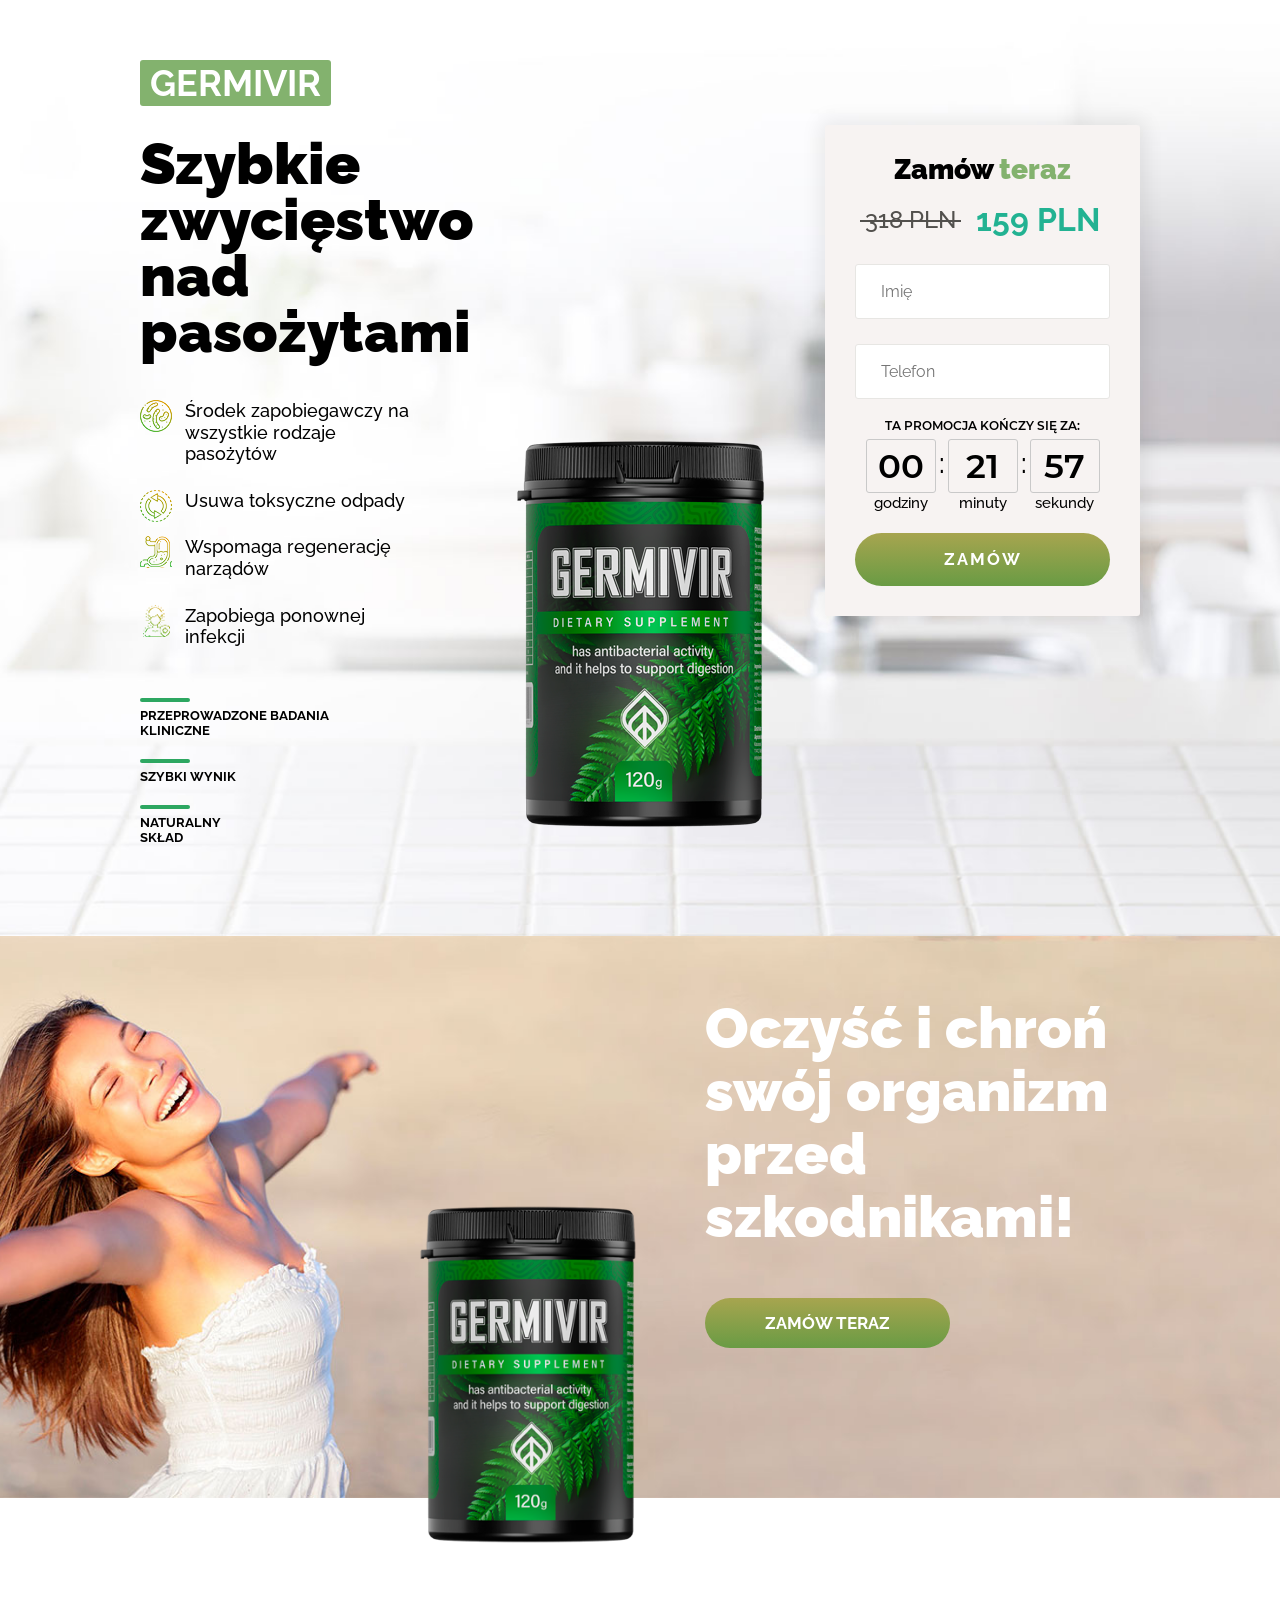
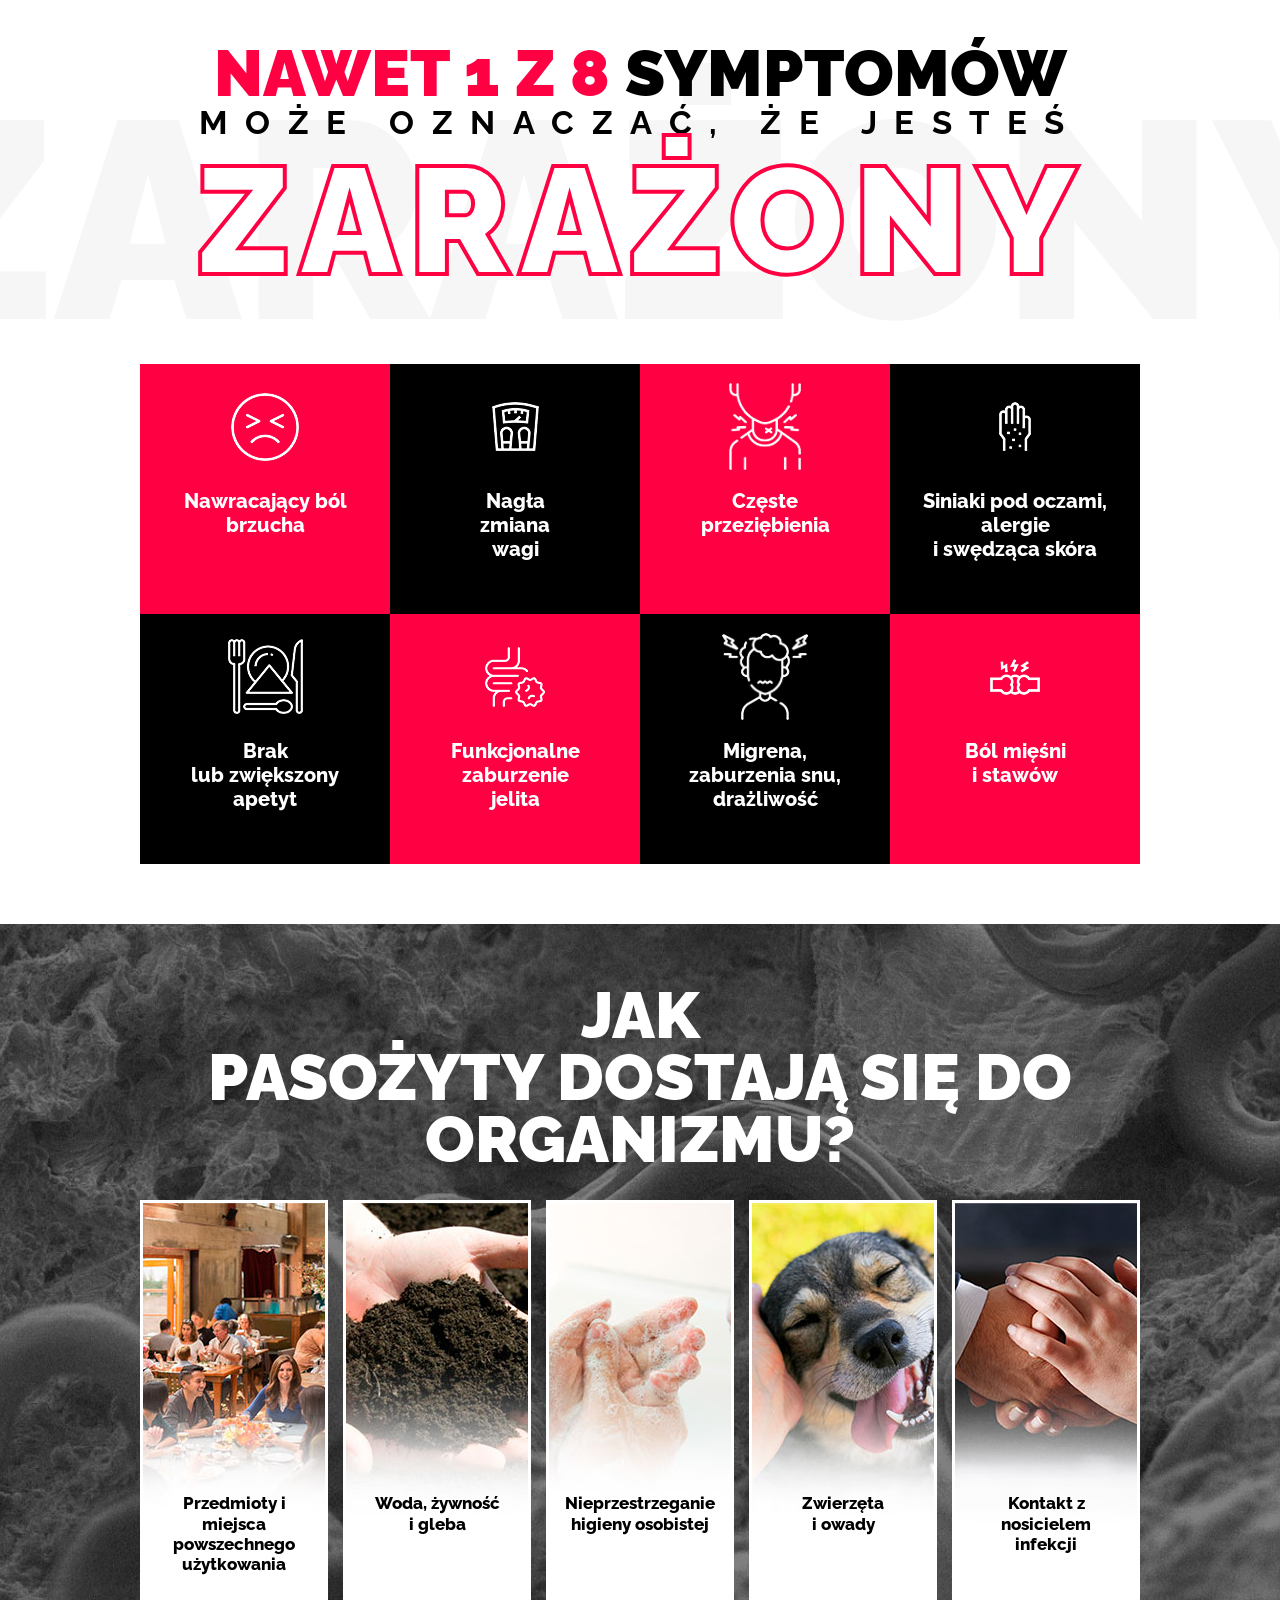
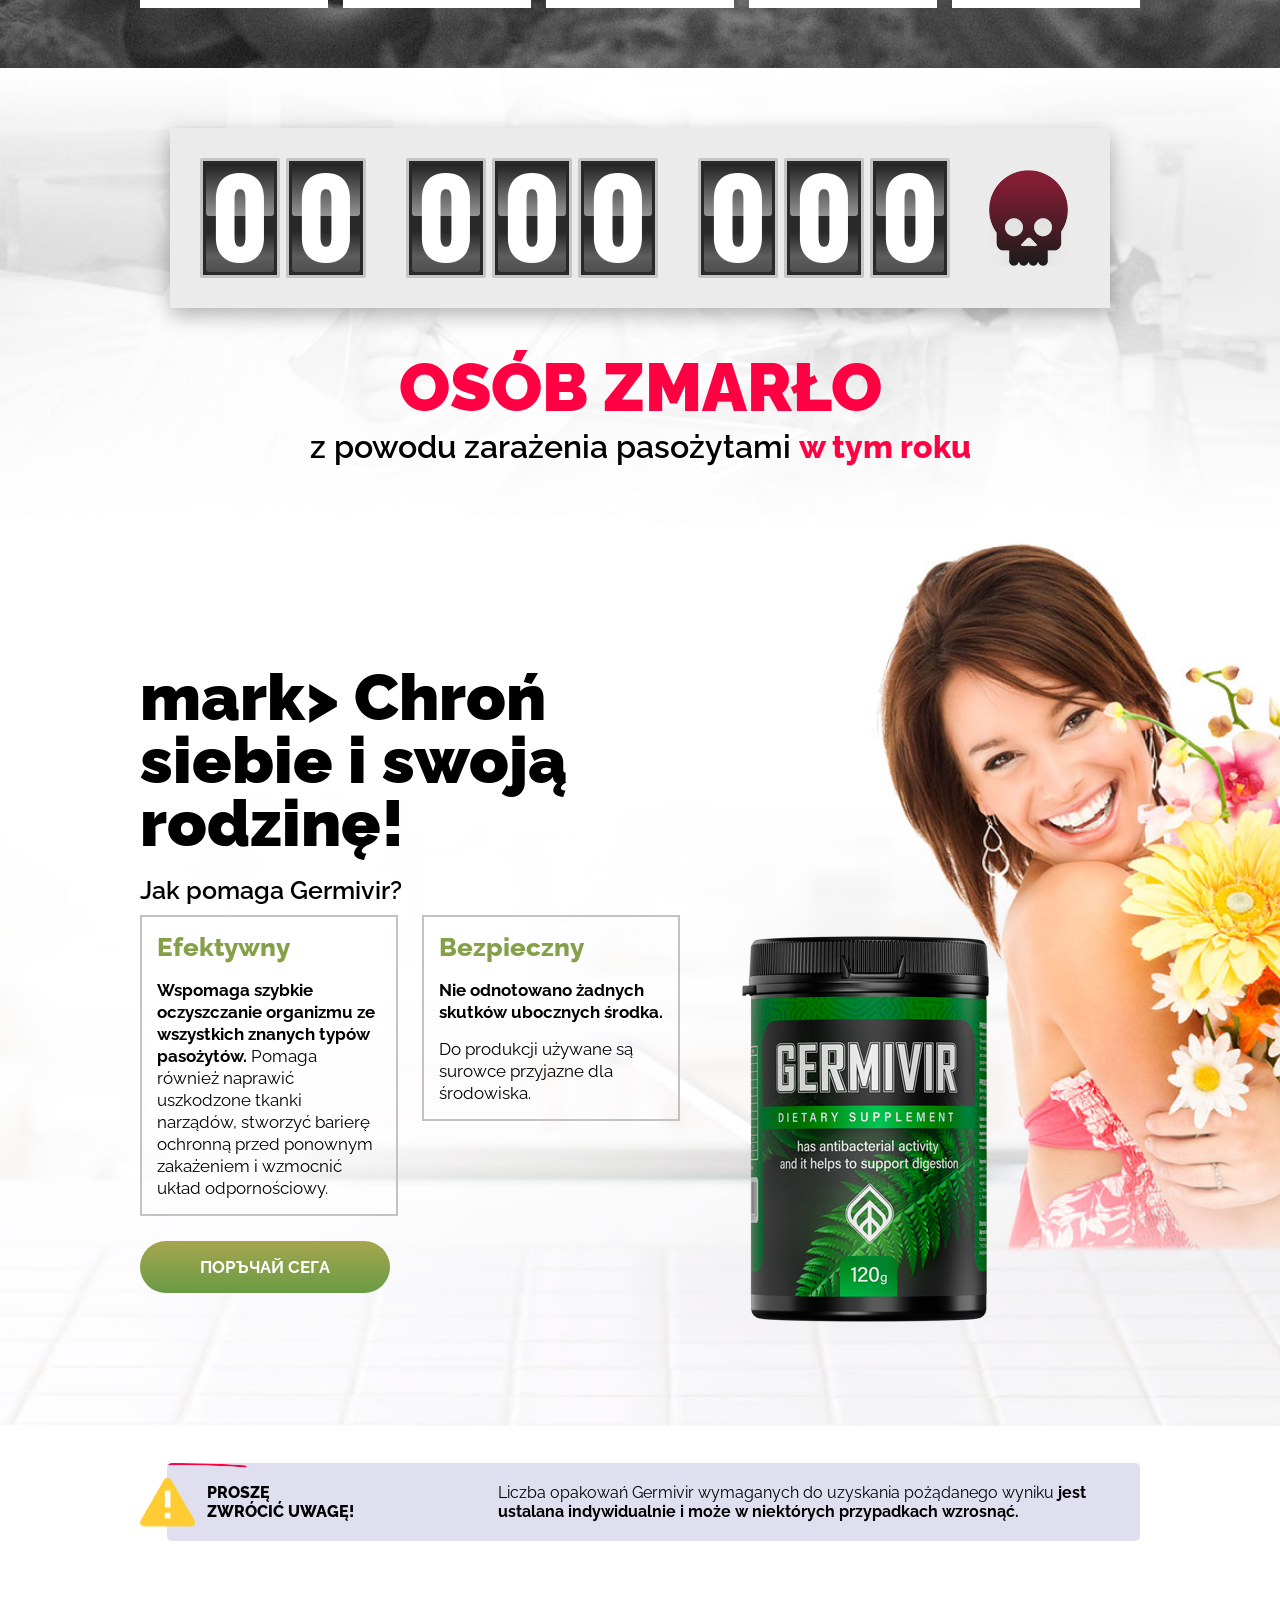
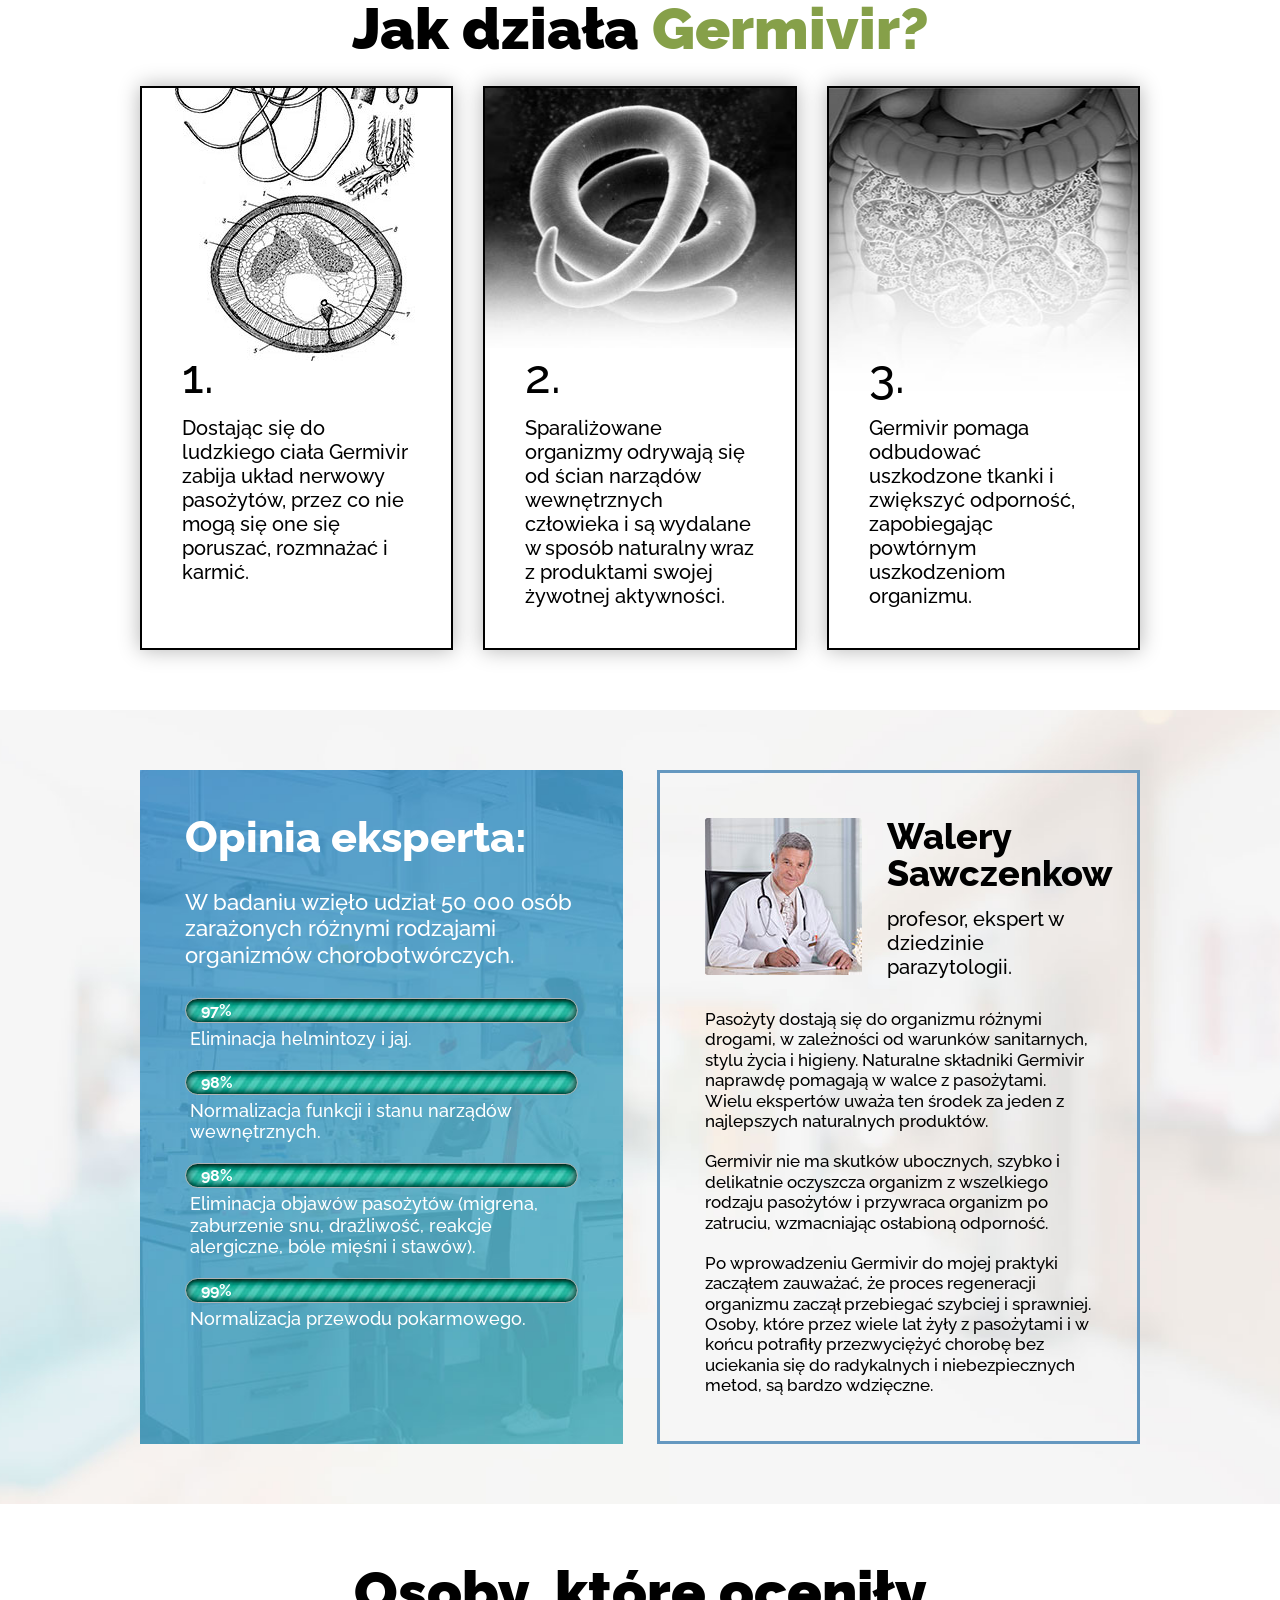
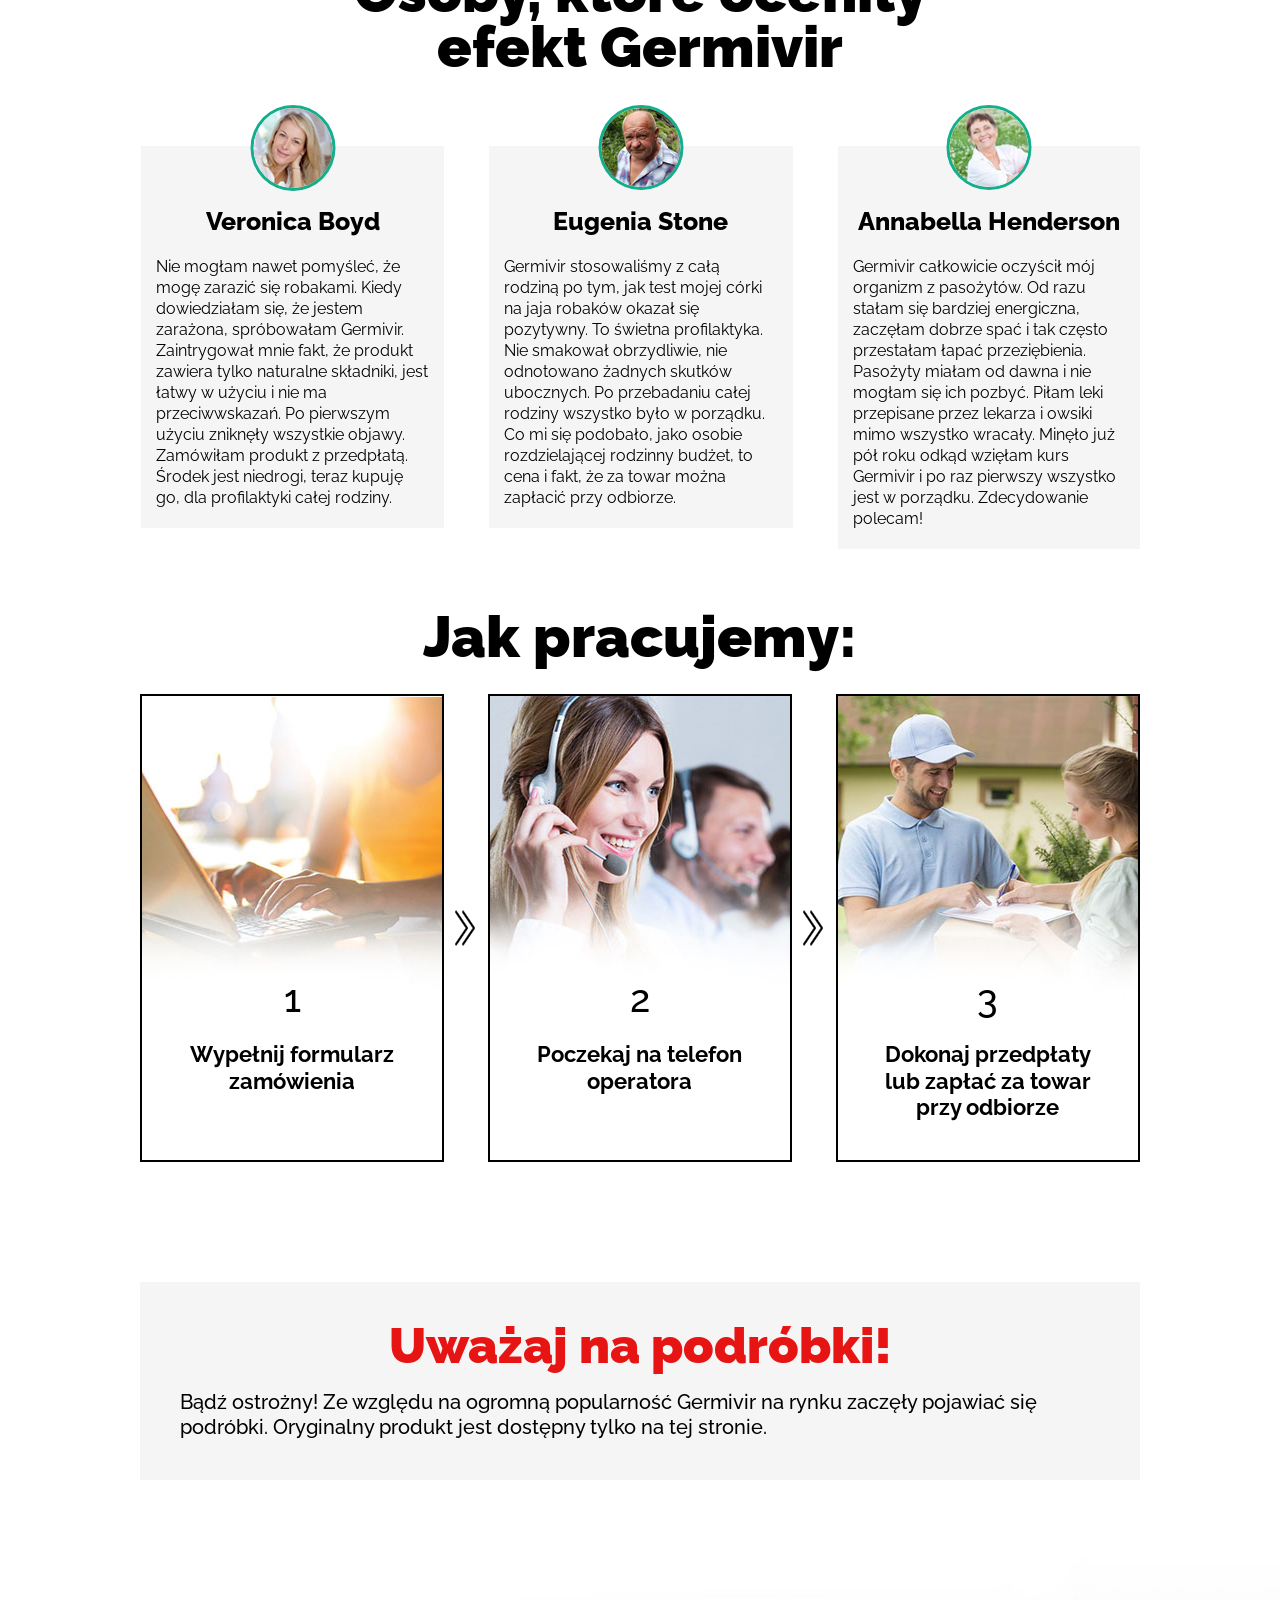
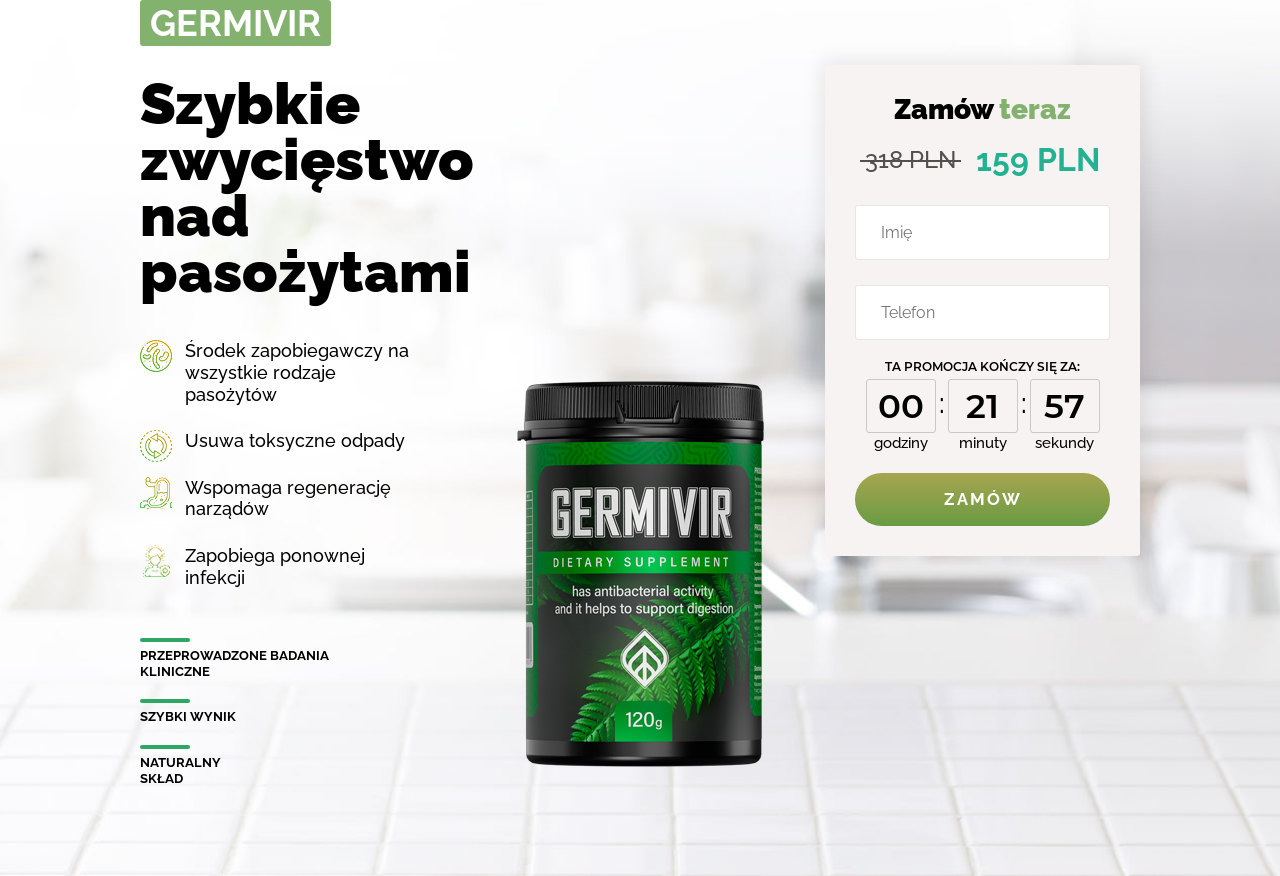
==== index.html @ 1422707d "Initial commit" ====
<!DOCTYPE html>
<html lang="pl">
	<head>
		<meta charset="utf-8">
		<meta name="viewport" content="width=device-width, initial-scale=1, maximum-scale=1, user-scalable=no">
		<title>Germivir</title>
		<link rel="shortcut icon" href="img/favicon.png" type="image/x-icon">
		<link rel="stylesheet" href="css/style.css">
	<script type="text/javascript" src="script_land.js" defer></script></head>
	<body data-aos-easing="ease" data-aos-duration="400" data-aos-delay="0" class="loaded">
		<main>
			<section class="section section_face">
				<div class="container">
					<div class="face">
						<div class="face__box">
							<div class="face__logo lt0">
								Germivir
							</div>
							<div class="section__title face__title aos-init aos-animate lt1" data-aos="fade-up">Szybkie <span> zwycięstwo nad </span> pasożytami</div>
							<div class="face__product"><img alt="" src="img/product.png"></div>
							<div class="face__list">
								<div class="face__check aos-init aos-animate lt2" data-aos="fade-right">Środek zapobiegawczy na wszystkie rodzaje pasożytów</div>
								<div class="face__check aos-init aos-animate lt3" data-aos="fade-right">Usuwa toksyczne odpady</div>
								<div class="face__check aos-init aos-animate lt4" data-aos="fade-right">Wspomaga regenerację narządów</div>
								<div class="face__check aos-init aos-animate lt5" data-aos="fade-right">Zapobiega ponownej infekcji</div>
							</div>
							<div class="face__eags">
								<div class="face__eags-item lt6">PRZEPROWADZONE BADANIA KLINICZNE</div>
								<div class="face__eags-item lt7">Szybki wynik</div>
								<div class="face__eags-item lt8">Naturalny skład</div>
							</div>
						</div>
						<div class="face__box">
							<form action="/land/order" class="form order_form al-form" method="post">
								<div class="form__title lt9">Zamów <mark> teraz </mark></div>
								<div class="form__price">
									<div class="form__price-old lt10 price_old al-cost-promo">&euro;</div>
									<div class="form__price-main lt11 price_main al-cost">&euro;</div>
								</div>
								<div class="form__body">
									<div class="form__label" style="display: none">
										<select name="country" class="form__field form__select country_select form__field_active al-country"></select>
									</div>
									<div class="form__label">
										<input name="name" class="form__field" type="text" placeholder="Imię">
									</div>
									<div class="form__label">
										<input name="phone" class="form__field" type="text" placeholder="Telefon">
									</div>
								</div>
								<div class="form__time">
									<div class="form__time-title lt15">Ta promocja kończy się za:</div>
									<div class="form__time-box">
										<div class="form__time-count">
											<span>00</span>  <span class="lt16">godziny</span> 
										</div>
										<span class="lt17">:</span> 
										<div class="form__time-count">
											<span>21</span>  <span class="lt18">minuty</span> 
										</div>
										<span class="lt19">:</span> 
										<div class="form__time-count">
											<span>47</span>  <span class="lt20">sekundy</span> 
										</div>
									</div>
								</div>
								<button type="submit" class="form__btn lt21">ZAMÓW</button>
							</form>
						</div>
					</div>
				</div>
			</section>
			<section class="section section_clear">
				<div class="container">
					<div class="clear">
						<div class="section__title clear__title aos-init lt22" data-aos="fade-up">Oczyść i chroń swój organizm przed szkodnikami!</div>
						<div class="clear__product"><img alt="" src="img/product.png"></div>
						<a class="clear__button lt23 js-link" href="#order_form">zamów teraz</a>
					</div>
				</div>
			</section>
			<section class="section section_infected">
				<div class="container">
					<div class="infected">
						<div class="section__title infected__title aos-init lt24" data-aos="fade-up">
							<mark> Nawet 1 z 8 </mark> symptomów <span> może oznaczać, że jesteś </span> 
							<div class="infected__title-before"> zarażony <span> zarażony </span> </div>
						</div>
						<div class="infected__box">
							<div class="infected__item aos-init" data-aos="zoom-in">
								<div class="infected__item-media"><img alt="" src="img/icon-1.png"></div>
								<div class="infected__item-description lt25">Nawracający ból brzucha</div>
							</div>
							<div class="infected__item infected__item_black aos-init" data-aos="zoom-in">
								<div class="infected__item-media"><img alt="" src="img/icon-2.png"></div>
								<div class="infected__item-description lt26">Nagła <span> zmiana </span> wagi</div>
							</div>
							<div class="infected__item aos-init" data-aos="zoom-in">
								<div class="infected__item-media"><img alt="" src="img/icon-3.png"></div>
								<div class="infected__item-description lt27">Częste <span> przeziębienia</span></div>
							</div>
							<div class="infected__item infected__item_black aos-init" data-aos="zoom-in">
								<div class="infected__item-media"><img alt="" src="img/icon-4.png"></div>
								<div class="infected__item-description lt28"><span> Siniaki pod oczami, alergie </span> i swędząca skóra</div>
							</div>
							<div class="infected__item infected__item_black aos-init" data-aos="zoom-in">
								<div class="infected__item-media"><img alt="" src="img/icon-5.png"></div>
								<div class="infected__item-description lt29">Brak <span> lub zwiększony </span> apetyt</div>
							</div>
							<div class="infected__item aos-init" data-aos="zoom-in">
								<div class="infected__item-media"><img alt="" src="img/icon-6.png"></div>
								<div class="infected__item-description lt30">Funkcjonalne <span> zaburzenie </span> jelita</div>
							</div>
							<div class="infected__item infected__item_black aos-init" data-aos="zoom-in">
								<div class="infected__item-media"><img alt="" src="img/icon-7.png"></div>
								<div class="infected__item-description lt31">Migrena, <span> zaburzenia snu, </span> drażliwość</div>
							</div>
							<div class="infected__item aos-init" data-aos="zoom-in">
								<div class="infected__item-media"><img alt="" src="img/icon-8.png"></div>
								<div class="infected__item-description lt32">Ból mięśni <span> i stawów </span></div>
							</div>
						</div>
					</div>
				</div>
			</section>
			<section class="section section_parasites">
				<div class="container">
					<div class="parasites">
						<div class="section__title parasites__title aos-init lt33" data-aos="fade-up">Jak <span> pasożyty dostają się do organizmu? </span></div>
						<div class="parasites__box">
							<div class="parasites__item aos-init" data-aos="fade-up">
								<div class="parasites__description">
									<p class="lt34">Przedmioty i miejsca powszechnego </span> użytkowania</p>
								</div>
							</div>
							<div class="parasites__item aos-init" data-aos="fade-down">
								<div class="parasites__description">
									<p class="lt35">Woda, żywność <span> i gleba </span></p>
								</div>
							</div>
							<div class="parasites__item aos-init" data-aos="fade-up">
								<div class="parasites__description">
									<p class="lt36">Nieprzestrzeganie  <span>higieny osobistej </span></span></p>
								</div>
							</div>
							<div class="parasites__item aos-init" data-aos="fade-down">
								<div class="parasites__description">
									<p class="lt37">Zwierzęta <span> i owady </span></p>
								</div>
							</div>
							<div class="parasites__item aos-init" data-aos="fade-up">
								<div class="parasites__description">
									<p class="lt38">Kontakt z nosicielem <span> infekcji </span></p>
								</div>
							</div>
						</div>
					</div>
				</div>
			</section>
			<section class="section section_count">
				<div class="container">
					<div class="count">
						<div class="count__body">
							<div class="count__number-wrap">
								<div class="count__number-box">
									<div class="count__full-number count__full-number_1">
										<div class="count__number">
											<div class="count__number-top"></div>
											<div class="count__number-text">
												0
											</div>
											<div class="count__number-bot"></div>
										</div>
										<div class="count__number">
											<div class="count__number-top"></div>
											<div class="count__number-text">
												1
											</div>
											<div class="count__number-bot"></div>
										</div>
										<div class="count__number">
											<div class="count__number-top"></div>
											<div class="count__number-text">
												2
											</div>
											<div class="count__number-bot"></div>
										</div>
										<div class="count__number">
											<div class="count__number-top"></div>
											<div class="count__number-text">
												3
											</div>
											<div class="count__number-bot"></div>
										</div>
										<div class="count__number">
											<div class="count__number-top"></div>
											<div class="count__number-text">
												4
											</div>
											<div class="count__number-bot"></div>
										</div>
										<div class="count__number">
											<div class="count__number-top"></div>
											<div class="count__number-text">
												5
											</div>
											<div class="count__number-bot"></div>
										</div>
										<div class="count__number">
											<div class="count__number-top"></div>
											<div class="count__number-text">
												6
											</div>
											<div class="count__number-bot"></div>
										</div>
										<div class="count__number">
											<div class="count__number-top"></div>
											<div class="count__number-text">
												7
											</div>
											<div class="count__number-bot"></div>
										</div>
										<div class="count__number">
											<div class="count__number-top"></div>
											<div class="count__number-text">
												8
											</div>
											<div class="count__number-bot"></div>
										</div>
										<div class="count__number">
											<div class="count__number-top"></div>
											<div class="count__number-text">
												9
											</div>
											<div class="count__number-bot"></div>
										</div>
										<div class="count__number">
											<div class="count__number-top"></div>
											<div class="count__number-text">
												0
											</div>
											<div class="count__number-bot"></div>
										</div>
										<div class="count__number">
											<div class="count__number-top"></div>
											<div class="count__number-text">
												1
											</div>
											<div class="count__number-bot"></div>
										</div>
										<div class="count__number">
											<div class="count__number-top"></div>
											<div class="count__number-text">
												2
											</div>
											<div class="count__number-bot"></div>
										</div>
										<div class="count__number">
											<div class="count__number-top"></div>
											<div class="count__number-text">
												3
											</div>
											<div class="count__number-bot"></div>
										</div>
										<div class="count__number">
											<div class="count__number-top"></div>
											<div class="count__number-text">
												4
											</div>
											<div class="count__number-bot"></div>
										</div>
										<div class="count__number">
											<div class="count__number-top"></div>
											<div class="count__number-text">
												5
											</div>
											<div class="count__number-bot"></div>
										</div>
										<div class="count__number">
											<div class="count__number-top"></div>
											<div class="count__number-text">
												6
											</div>
											<div class="count__number-bot"></div>
										</div>
										<div class="count__number">
											<div class="count__number-top"></div>
											<div class="count__number-text">
												7
											</div>
											<div class="count__number-bot"></div>
										</div>
										<div class="count__number">
											<div class="count__number-top"></div>
											<div class="count__number-text">
												8
											</div>
											<div class="count__number-bot"></div>
										</div>
										<div class="count__number">
											<div class="count__number-top"></div>
											<div class="count__number-text">
												9
											</div>
											<div class="count__number-bot"></div>
										</div>
									</div>
									<div class="count__full-number count__full-number_2">
										<div class="count__number">
											<div class="count__number-top"></div>
											<div class="count__number-text">
												0
											</div>
											<div class="count__number-bot"></div>
										</div>
										<div class="count__number">
											<div class="count__number-top"></div>
											<div class="count__number-text">
												1
											</div>
											<div class="count__number-bot"></div>
										</div>
										<div class="count__number">
											<div class="count__number-top"></div>
											<div class="count__number-text">
												2
											</div>
											<div class="count__number-bot"></div>
										</div>
										<div class="count__number">
											<div class="count__number-top"></div>
											<div class="count__number-text">
												3
											</div>
											<div class="count__number-bot"></div>
										</div>
										<div class="count__number">
											<div class="count__number-top"></div>
											<div class="count__number-text">
												4
											</div>
											<div class="count__number-bot"></div>
										</div>
										<div class="count__number">
											<div class="count__number-top"></div>
											<div class="count__number-text">
												5
											</div>
											<div class="count__number-bot"></div>
										</div>
										<div class="count__number">
											<div class="count__number-top"></div>
											<div class="count__number-text">
												6
											</div>
											<div class="count__number-bot"></div>
										</div>
										<div class="count__number">
											<div class="count__number-top"></div>
											<div class="count__number-text">
												7
											</div>
											<div class="count__number-bot"></div>
										</div>
										<div class="count__number">
											<div class="count__number-top"></div>
											<div class="count__number-text">
												8
											</div>
											<div class="count__number-bot"></div>
										</div>
										<div class="count__number">
											<div class="count__number-top"></div>
											<div class="count__number-text">
												9
											</div>
											<div class="count__number-bot"></div>
										</div>
										<div class="count__number">
											<div class="count__number-top"></div>
											<div class="count__number-text">
												0
											</div>
											<div class="count__number-bot"></div>
										</div>
										<div class="count__number">
											<div class="count__number-top"></div>
											<div class="count__number-text">
												1
											</div>
											<div class="count__number-bot"></div>
										</div>
										<div class="count__number">
											<div class="count__number-top"></div>
											<div class="count__number-text">
												2
											</div>
											<div class="count__number-bot"></div>
										</div>
										<div class="count__number">
											<div class="count__number-top"></div>
											<div class="count__number-text">
												3
											</div>
											<div class="count__number-bot"></div>
										</div>
										<div class="count__number">
											<div class="count__number-top"></div>
											<div class="count__number-text">
												4
											</div>
											<div class="count__number-bot"></div>
										</div>
										<div class="count__number">
											<div class="count__number-top"></div>
											<div class="count__number-text">
												5
											</div>
											<div class="count__number-bot"></div>
										</div>
										<div class="count__number">
											<div class="count__number-top"></div>
											<div class="count__number-text">
												6
											</div>
											<div class="count__number-bot"></div>
										</div>
										<div class="count__number">
											<div class="count__number-top"></div>
											<div class="count__number-text">
												7
											</div>
											<div class="count__number-bot"></div>
										</div>
										<div class="count__number">
											<div class="count__number-top"></div>
											<div class="count__number-text">
												8
											</div>
											<div class="count__number-bot"></div>
										</div>
										<div class="count__number">
											<div class="count__number-top"></div>
											<div class="count__number-text">
												9
											</div>
											<div class="count__number-bot"></div>
										</div>
										<div class="count__number">
											<div class="count__number-top"></div>
											<div class="count__number-text">
												0
											</div>
											<div class="count__number-bot"></div>
										</div>
										<div class="count__number">
											<div class="count__number-top"></div>
											<div class="count__number-text">
												1
											</div>
											<div class="count__number-bot"></div>
										</div>
										<div class="count__number">
											<div class="count__number-top"></div>
											<div class="count__number-text">
												2
											</div>
											<div class="count__number-bot"></div>
										</div>
										<div class="count__number">
											<div class="count__number-top"></div>
											<div class="count__number-text">
												3
											</div>
											<div class="count__number-bot"></div>
										</div>
										<div class="count__number">
											<div class="count__number-top"></div>
											<div class="count__number-text">
												4
											</div>
											<div class="count__number-bot"></div>
										</div>
										<div class="count__number">
											<div class="count__number-top"></div>
											<div class="count__number-text">
												5
											</div>
											<div class="count__number-bot"></div>
										</div>
										<div class="count__number">
											<div class="count__number-top"></div>
											<div class="count__number-text">
												6
											</div>
											<div class="count__number-bot"></div>
										</div>
										<div class="count__number">
											<div class="count__number-top"></div>
											<div class="count__number-text">
												7
											</div>
											<div class="count__number-bot"></div>
										</div>
										<div class="count__number">
											<div class="count__number-top"></div>
											<div class="count__number-text">
												8
											</div>
											<div class="count__number-bot"></div>
										</div>
										<div class="count__number">
											<div class="count__number-top"></div>
											<div class="count__number-text">
												9
											</div>
											<div class="count__number-bot"></div>
										</div>
									</div>
								</div>
								<div class="count__number-box">
									<div class="count__full-number count__full-number_3">
										<div class="count__number">
											<div class="count__number-top"></div>
											<div class="count__number-text">
												0
											</div>
											<div class="count__number-bot"></div>
										</div>
										<div class="count__number">
											<div class="count__number-top"></div>
											<div class="count__number-text">
												1
											</div>
											<div class="count__number-bot"></div>
										</div>
										<div class="count__number">
											<div class="count__number-top"></div>
											<div class="count__number-text">
												2
											</div>
											<div class="count__number-bot"></div>
										</div>
										<div class="count__number">
											<div class="count__number-top"></div>
											<div class="count__number-text">
												3
											</div>
											<div class="count__number-bot"></div>
										</div>
										<div class="count__number">
											<div class="count__number-top"></div>
											<div class="count__number-text">
												4
											</div>
											<div class="count__number-bot"></div>
										</div>
										<div class="count__number">
											<div class="count__number-top"></div>
											<div class="count__number-text">
												5
											</div>
											<div class="count__number-bot"></div>
										</div>
										<div class="count__number">
											<div class="count__number-top"></div>
											<div class="count__number-text">
												6
											</div>
											<div class="count__number-bot"></div>
										</div>
										<div class="count__number">
											<div class="count__number-top"></div>
											<div class="count__number-text">
												7
											</div>
											<div class="count__number-bot"></div>
										</div>
										<div class="count__number">
											<div class="count__number-top"></div>
											<div class="count__number-text">
												8
											</div>
											<div class="count__number-bot"></div>
										</div>
										<div class="count__number">
											<div class="count__number-top"></div>
											<div class="count__number-text">
												9
											</div>
											<div class="count__number-bot"></div>
										</div>
										<div class="count__number">
											<div class="count__number-top"></div>
											<div class="count__number-text">
												0
											</div>
											<div class="count__number-bot"></div>
										</div>
										<div class="count__number">
											<div class="count__number-top"></div>
											<div class="count__number-text">
												1
											</div>
											<div class="count__number-bot"></div>
										</div>
										<div class="count__number">
											<div class="count__number-top"></div>
											<div class="count__number-text">
												2
											</div>
											<div class="count__number-bot"></div>
										</div>
										<div class="count__number">
											<div class="count__number-top"></div>
											<div class="count__number-text">
												3
											</div>
											<div class="count__number-bot"></div>
										</div>
										<div class="count__number">
											<div class="count__number-top"></div>
											<div class="count__number-text">
												4
											</div>
											<div class="count__number-bot"></div>
										</div>
										<div class="count__number">
											<div class="count__number-top"></div>
											<div class="count__number-text">
												5
											</div>
											<div class="count__number-bot"></div>
										</div>
										<div class="count__number">
											<div class="count__number-top"></div>
											<div class="count__number-text">
												6
											</div>
											<div class="count__number-bot"></div>
										</div>
										<div class="count__number">
											<div class="count__number-top"></div>
											<div class="count__number-text">
												7
											</div>
											<div class="count__number-bot"></div>
										</div>
										<div class="count__number">
											<div class="count__number-top"></div>
											<div class="count__number-text">
												8
											</div>
											<div class="count__number-bot"></div>
										</div>
										<div class="count__number">
											<div class="count__number-top"></div>
											<div class="count__number-text">
												9
											</div>
											<div class="count__number-bot"></div>
										</div>
										<div class="count__number">
											<div class="count__number-top"></div>
											<div class="count__number-text">
												0
											</div>
											<div class="count__number-bot"></div>
										</div>
										<div class="count__number">
											<div class="count__number-top"></div>
											<div class="count__number-text">
												1
											</div>
											<div class="count__number-bot"></div>
										</div>
										<div class="count__number">
											<div class="count__number-top"></div>
											<div class="count__number-text">
												2
											</div>
											<div class="count__number-bot"></div>
										</div>
										<div class="count__number">
											<div class="count__number-top"></div>
											<div class="count__number-text">
												3
											</div>
											<div class="count__number-bot"></div>
										</div>
										<div class="count__number">
											<div class="count__number-top"></div>
											<div class="count__number-text">
												4
											</div>
											<div class="count__number-bot"></div>
										</div>
										<div class="count__number">
											<div class="count__number-top"></div>
											<div class="count__number-text">
												5
											</div>
											<div class="count__number-bot"></div>
										</div>
										<div class="count__number">
											<div class="count__number-top"></div>
											<div class="count__number-text">
												6
											</div>
											<div class="count__number-bot"></div>
										</div>
										<div class="count__number">
											<div class="count__number-top"></div>
											<div class="count__number-text">
												7
											</div>
											<div class="count__number-bot"></div>
										</div>
										<div class="count__number">
											<div class="count__number-top"></div>
											<div class="count__number-text">
												8
											</div>
											<div class="count__number-bot"></div>
										</div>
										<div class="count__number">
											<div class="count__number-top"></div>
											<div class="count__number-text">
												9
											</div>
											<div class="count__number-bot"></div>
										</div>
										<div class="count__number">
											<div class="count__number-top"></div>
											<div class="count__number-text">
												0
											</div>
											<div class="count__number-bot"></div>
										</div>
										<div class="count__number">
											<div class="count__number-top"></div>
											<div class="count__number-text">
												1
											</div>
											<div class="count__number-bot"></div>
										</div>
										<div class="count__number">
											<div class="count__number-top"></div>
											<div class="count__number-text">
												2
											</div>
											<div class="count__number-bot"></div>
										</div>
										<div class="count__number">
											<div class="count__number-top"></div>
											<div class="count__number-text">
												3
											</div>
											<div class="count__number-bot"></div>
										</div>
										<div class="count__number">
											<div class="count__number-top"></div>
											<div class="count__number-text">
												4
											</div>
											<div class="count__number-bot"></div>
										</div>
										<div class="count__number">
											<div class="count__number-top"></div>
											<div class="count__number-text">
												5
											</div>
											<div class="count__number-bot"></div>
										</div>
										<div class="count__number">
											<div class="count__number-top"></div>
											<div class="count__number-text">
												6
											</div>
											<div class="count__number-bot"></div>
										</div>
										<div class="count__number">
											<div class="count__number-top"></div>
											<div class="count__number-text">
												7
											</div>
											<div class="count__number-bot"></div>
										</div>
										<div class="count__number">
											<div class="count__number-top"></div>
											<div class="count__number-text">
												8
											</div>
											<div class="count__number-bot"></div>
										</div>
										<div class="count__number">
											<div class="count__number-top"></div>
											<div class="count__number-text">
												9
											</div>
											<div class="count__number-bot"></div>
										</div>
									</div>
									<div class="count__full-number count__full-number_4">
										<div class="count__number">
											<div class="count__number-top"></div>
											<div class="count__number-text">
												0
											</div>
											<div class="count__number-bot"></div>
										</div>
										<div class="count__number">
											<div class="count__number-top"></div>
											<div class="count__number-text">
												1
											</div>
											<div class="count__number-bot"></div>
										</div>
										<div class="count__number">
											<div class="count__number-top"></div>
											<div class="count__number-text">
												2
											</div>
											<div class="count__number-bot"></div>
										</div>
										<div class="count__number">
											<div class="count__number-top"></div>
											<div class="count__number-text">
												3
											</div>
											<div class="count__number-bot"></div>
										</div>
										<div class="count__number">
											<div class="count__number-top"></div>
											<div class="count__number-text">
												4
											</div>
											<div class="count__number-bot"></div>
										</div>
										<div class="count__number">
											<div class="count__number-top"></div>
											<div class="count__number-text">
												5
											</div>
											<div class="count__number-bot"></div>
										</div>
										<div class="count__number">
											<div class="count__number-top"></div>
											<div class="count__number-text">
												6
											</div>
											<div class="count__number-bot"></div>
										</div>
										<div class="count__number">
											<div class="count__number-top"></div>
											<div class="count__number-text">
												7
											</div>
											<div class="count__number-bot"></div>
										</div>
										<div class="count__number">
											<div class="count__number-top"></div>
											<div class="count__number-text">
												8
											</div>
											<div class="count__number-bot"></div>
										</div>
										<div class="count__number">
											<div class="count__number-top"></div>
											<div class="count__number-text">
												9
											</div>
											<div class="count__number-bot"></div>
										</div>
										<div class="count__number">
											<div class="count__number-top"></div>
											<div class="count__number-text">
												0
											</div>
											<div class="count__number-bot"></div>
										</div>
										<div class="count__number">
											<div class="count__number-top"></div>
											<div class="count__number-text">
												1
											</div>
											<div class="count__number-bot"></div>
										</div>
										<div class="count__number">
											<div class="count__number-top"></div>
											<div class="count__number-text">
												2
											</div>
											<div class="count__number-bot"></div>
										</div>
										<div class="count__number">
											<div class="count__number-top"></div>
											<div class="count__number-text">
												3
											</div>
											<div class="count__number-bot"></div>
										</div>
										<div class="count__number">
											<div class="count__number-top"></div>
											<div class="count__number-text">
												4
											</div>
											<div class="count__number-bot"></div>
										</div>
										<div class="count__number">
											<div class="count__number-top"></div>
											<div class="count__number-text">
												5
											</div>
											<div class="count__number-bot"></div>
										</div>
										<div class="count__number">
											<div class="count__number-top"></div>
											<div class="count__number-text">
												6
											</div>
											<div class="count__number-bot"></div>
										</div>
										<div class="count__number">
											<div class="count__number-top"></div>
											<div class="count__number-text">
												7
											</div>
											<div class="count__number-bot"></div>
										</div>
										<div class="count__number">
											<div class="count__number-top"></div>
											<div class="count__number-text">
												8
											</div>
											<div class="count__number-bot"></div>
										</div>
										<div class="count__number">
											<div class="count__number-top"></div>
											<div class="count__number-text">
												9
											</div>
											<div class="count__number-bot"></div>
										</div>
										<div class="count__number">
											<div class="count__number-top"></div>
											<div class="count__number-text">
												0
											</div>
											<div class="count__number-bot"></div>
										</div>
										<div class="count__number">
											<div class="count__number-top"></div>
											<div class="count__number-text">
												1
											</div>
											<div class="count__number-bot"></div>
										</div>
										<div class="count__number">
											<div class="count__number-top"></div>
											<div class="count__number-text">
												2
											</div>
											<div class="count__number-bot"></div>
										</div>
										<div class="count__number">
											<div class="count__number-top"></div>
											<div class="count__number-text">
												3
											</div>
											<div class="count__number-bot"></div>
										</div>
										<div class="count__number">
											<div class="count__number-top"></div>
											<div class="count__number-text">
												4
											</div>
											<div class="count__number-bot"></div>
										</div>
										<div class="count__number">
											<div class="count__number-top"></div>
											<div class="count__number-text">
												5
											</div>
											<div class="count__number-bot"></div>
										</div>
										<div class="count__number">
											<div class="count__number-top"></div>
											<div class="count__number-text">
												6
											</div>
											<div class="count__number-bot"></div>
										</div>
										<div class="count__number">
											<div class="count__number-top"></div>
											<div class="count__number-text">
												7
											</div>
											<div class="count__number-bot"></div>
										</div>
										<div class="count__number">
											<div class="count__number-top"></div>
											<div class="count__number-text">
												8
											</div>
											<div class="count__number-bot"></div>
										</div>
										<div class="count__number">
											<div class="count__number-top"></div>
											<div class="count__number-text">
												9
											</div>
											<div class="count__number-bot"></div>
										</div>
										<div class="count__number">
											<div class="count__number-top"></div>
											<div class="count__number-text">
												0
											</div>
											<div class="count__number-bot"></div>
										</div>
										<div class="count__number">
											<div class="count__number-top"></div>
											<div class="count__number-text">
												1
											</div>
											<div class="count__number-bot"></div>
										</div>
										<div class="count__number">
											<div class="count__number-top"></div>
											<div class="count__number-text">
												2
											</div>
											<div class="count__number-bot"></div>
										</div>
										<div class="count__number">
											<div class="count__number-top"></div>
											<div class="count__number-text">
												3
											</div>
											<div class="count__number-bot"></div>
										</div>
										<div class="count__number">
											<div class="count__number-top"></div>
											<div class="count__number-text">
												4
											</div>
											<div class="count__number-bot"></div>
										</div>
										<div class="count__number">
											<div class="count__number-top"></div>
											<div class="count__number-text">
												5
											</div>
											<div class="count__number-bot"></div>
										</div>
										<div class="count__number">
											<div class="count__number-top"></div>
											<div class="count__number-text">
												6
											</div>
											<div class="count__number-bot"></div>
										</div>
										<div class="count__number">
											<div class="count__number-top"></div>
											<div class="count__number-text">
												7
											</div>
											<div class="count__number-bot"></div>
										</div>
										<div class="count__number">
											<div class="count__number-top"></div>
											<div class="count__number-text">
												8
											</div>
											<div class="count__number-bot"></div>
										</div>
										<div class="count__number">
											<div class="count__number-top"></div>
											<div class="count__number-text">
												9
											</div>
											<div class="count__number-bot"></div>
										</div>
										<div class="count__number">
											<div class="count__number-top"></div>
											<div class="count__number-text">
												0
											</div>
											<div class="count__number-bot"></div>
										</div>
										<div class="count__number">
											<div class="count__number-top"></div>
											<div class="count__number-text">
												1
											</div>
											<div class="count__number-bot"></div>
										</div>
										<div class="count__number">
											<div class="count__number-top"></div>
											<div class="count__number-text">
												2
											</div>
											<div class="count__number-bot"></div>
										</div>
										<div class="count__number">
											<div class="count__number-top"></div>
											<div class="count__number-text">
												3
											</div>
											<div class="count__number-bot"></div>
										</div>
										<div class="count__number">
											<div class="count__number-top"></div>
											<div class="count__number-text">
												4
											</div>
											<div class="count__number-bot"></div>
										</div>
										<div class="count__number">
											<div class="count__number-top"></div>
											<div class="count__number-text">
												5
											</div>
											<div class="count__number-bot"></div>
										</div>
										<div class="count__number">
											<div class="count__number-top"></div>
											<div class="count__number-text">
												6
											</div>
											<div class="count__number-bot"></div>
										</div>
										<div class="count__number">
											<div class="count__number-top"></div>
											<div class="count__number-text">
												7
											</div>
											<div class="count__number-bot"></div>
										</div>
										<div class="count__number">
											<div class="count__number-top"></div>
											<div class="count__number-text">
												8
											</div>
											<div class="count__number-bot"></div>
										</div>
										<div class="count__number">
											<div class="count__number-top"></div>
											<div class="count__number-text">
												9
											</div>
											<div class="count__number-bot"></div>
										</div>
									</div>
									<div class="count__full-number count__full-number_5">
										<div class="count__number">
											<div class="count__number-top"></div>
											<div class="count__number-text">
												0
											</div>
											<div class="count__number-bot"></div>
										</div>
										<div class="count__number">
											<div class="count__number-top"></div>
											<div class="count__number-text">
												1
											</div>
											<div class="count__number-bot"></div>
										</div>
										<div class="count__number">
											<div class="count__number-top"></div>
											<div class="count__number-text">
												2
											</div>
											<div class="count__number-bot"></div>
										</div>
										<div class="count__number">
											<div class="count__number-top"></div>
											<div class="count__number-text">
												3
											</div>
											<div class="count__number-bot"></div>
										</div>
										<div class="count__number">
											<div class="count__number-top"></div>
											<div class="count__number-text">
												4
											</div>
											<div class="count__number-bot"></div>
										</div>
										<div class="count__number">
											<div class="count__number-top"></div>
											<div class="count__number-text">
												5
											</div>
											<div class="count__number-bot"></div>
										</div>
										<div class="count__number">
											<div class="count__number-top"></div>
											<div class="count__number-text">
												6
											</div>
											<div class="count__number-bot"></div>
										</div>
										<div class="count__number">
											<div class="count__number-top"></div>
											<div class="count__number-text">
												7
											</div>
											<div class="count__number-bot"></div>
										</div>
										<div class="count__number">
											<div class="count__number-top"></div>
											<div class="count__number-text">
												8
											</div>
											<div class="count__number-bot"></div>
										</div>
										<div class="count__number">
											<div class="count__number-top"></div>
											<div class="count__number-text">
												9
											</div>
											<div class="count__number-bot"></div>
										</div>
										<div class="count__number">
											<div class="count__number-top"></div>
											<div class="count__number-text">
												0
											</div>
											<div class="count__number-bot"></div>
										</div>
										<div class="count__number">
											<div class="count__number-top"></div>
											<div class="count__number-text">
												1
											</div>
											<div class="count__number-bot"></div>
										</div>
										<div class="count__number">
											<div class="count__number-top"></div>
											<div class="count__number-text">
												2
											</div>
											<div class="count__number-bot"></div>
										</div>
										<div class="count__number">
											<div class="count__number-top"></div>
											<div class="count__number-text">
												3
											</div>
											<div class="count__number-bot"></div>
										</div>
										<div class="count__number">
											<div class="count__number-top"></div>
											<div class="count__number-text">
												4
											</div>
											<div class="count__number-bot"></div>
										</div>
										<div class="count__number">
											<div class="count__number-top"></div>
											<div class="count__number-text">
												5
											</div>
											<div class="count__number-bot"></div>
										</div>
										<div class="count__number">
											<div class="count__number-top"></div>
											<div class="count__number-text">
												6
											</div>
											<div class="count__number-bot"></div>
										</div>
										<div class="count__number">
											<div class="count__number-top"></div>
											<div class="count__number-text">
												7
											</div>
											<div class="count__number-bot"></div>
										</div>
										<div class="count__number">
											<div class="count__number-top"></div>
											<div class="count__number-text">
												8
											</div>
											<div class="count__number-bot"></div>
										</div>
										<div class="count__number">
											<div class="count__number-top"></div>
											<div class="count__number-text">
												9
											</div>
											<div class="count__number-bot"></div>
										</div>
										<div class="count__number">
											<div class="count__number-top"></div>
											<div class="count__number-text">
												0
											</div>
											<div class="count__number-bot"></div>
										</div>
										<div class="count__number">
											<div class="count__number-top"></div>
											<div class="count__number-text">
												1
											</div>
											<div class="count__number-bot"></div>
										</div>
										<div class="count__number">
											<div class="count__number-top"></div>
											<div class="count__number-text">
												2
											</div>
											<div class="count__number-bot"></div>
										</div>
										<div class="count__number">
											<div class="count__number-top"></div>
											<div class="count__number-text">
												3
											</div>
											<div class="count__number-bot"></div>
										</div>
										<div class="count__number">
											<div class="count__number-top"></div>
											<div class="count__number-text">
												4
											</div>
											<div class="count__number-bot"></div>
										</div>
										<div class="count__number">
											<div class="count__number-top"></div>
											<div class="count__number-text">
												5
											</div>
											<div class="count__number-bot"></div>
										</div>
										<div class="count__number">
											<div class="count__number-top"></div>
											<div class="count__number-text">
												6
											</div>
											<div class="count__number-bot"></div>
										</div>
										<div class="count__number">
											<div class="count__number-top"></div>
											<div class="count__number-text">
												7
											</div>
											<div class="count__number-bot"></div>
										</div>
										<div class="count__number">
											<div class="count__number-top"></div>
											<div class="count__number-text">
												8
											</div>
											<div class="count__number-bot"></div>
										</div>
										<div class="count__number">
											<div class="count__number-top"></div>
											<div class="count__number-text">
												9
											</div>
											<div class="count__number-bot"></div>
										</div>
										<div class="count__number">
											<div class="count__number-top"></div>
											<div class="count__number-text">
												0
											</div>
											<div class="count__number-bot"></div>
										</div>
										<div class="count__number">
											<div class="count__number-top"></div>
											<div class="count__number-text">
												1
											</div>
											<div class="count__number-bot"></div>
										</div>
										<div class="count__number">
											<div class="count__number-top"></div>
											<div class="count__number-text">
												2
											</div>
											<div class="count__number-bot"></div>
										</div>
										<div class="count__number">
											<div class="count__number-top"></div>
											<div class="count__number-text">
												3
											</div>
											<div class="count__number-bot"></div>
										</div>
										<div class="count__number">
											<div class="count__number-top"></div>
											<div class="count__number-text">
												4
											</div>
											<div class="count__number-bot"></div>
										</div>
										<div class="count__number">
											<div class="count__number-top"></div>
											<div class="count__number-text">
												5
											</div>
											<div class="count__number-bot"></div>
										</div>
										<div class="count__number">
											<div class="count__number-top"></div>
											<div class="count__number-text">
												6
											</div>
											<div class="count__number-bot"></div>
										</div>
										<div class="count__number">
											<div class="count__number-top"></div>
											<div class="count__number-text">
												7
											</div>
											<div class="count__number-bot"></div>
										</div>
										<div class="count__number">
											<div class="count__number-top"></div>
											<div class="count__number-text">
												8
											</div>
											<div class="count__number-bot"></div>
										</div>
										<div class="count__number">
											<div class="count__number-top"></div>
											<div class="count__number-text">
												9
											</div>
											<div class="count__number-bot"></div>
										</div>
										<div class="count__number">
											<div class="count__number-top"></div>
											<div class="count__number-text">
												0
											</div>
											<div class="count__number-bot"></div>
										</div>
										<div class="count__number">
											<div class="count__number-top"></div>
											<div class="count__number-text">
												1
											</div>
											<div class="count__number-bot"></div>
										</div>
										<div class="count__number">
											<div class="count__number-top"></div>
											<div class="count__number-text">
												2
											</div>
											<div class="count__number-bot"></div>
										</div>
										<div class="count__number">
											<div class="count__number-top"></div>
											<div class="count__number-text">
												3
											</div>
											<div class="count__number-bot"></div>
										</div>
										<div class="count__number">
											<div class="count__number-top"></div>
											<div class="count__number-text">
												4
											</div>
											<div class="count__number-bot"></div>
										</div>
										<div class="count__number">
											<div class="count__number-top"></div>
											<div class="count__number-text">
												5
											</div>
											<div class="count__number-bot"></div>
										</div>
										<div class="count__number">
											<div class="count__number-top"></div>
											<div class="count__number-text">
												6
											</div>
											<div class="count__number-bot"></div>
										</div>
										<div class="count__number">
											<div class="count__number-top"></div>
											<div class="count__number-text">
												7
											</div>
											<div class="count__number-bot"></div>
										</div>
										<div class="count__number">
											<div class="count__number-top"></div>
											<div class="count__number-text">
												8
											</div>
											<div class="count__number-bot"></div>
										</div>
										<div class="count__number">
											<div class="count__number-top"></div>
											<div class="count__number-text">
												9
											</div>
											<div class="count__number-bot"></div>
										</div>
										<div class="count__number">
											<div class="count__number-top"></div>
											<div class="count__number-text">
												0
											</div>
											<div class="count__number-bot"></div>
										</div>
										<div class="count__number">
											<div class="count__number-top"></div>
											<div class="count__number-text">
												1
											</div>
											<div class="count__number-bot"></div>
										</div>
										<div class="count__number">
											<div class="count__number-top"></div>
											<div class="count__number-text">
												2
											</div>
											<div class="count__number-bot"></div>
										</div>
										<div class="count__number">
											<div class="count__number-top"></div>
											<div class="count__number-text">
												3
											</div>
											<div class="count__number-bot"></div>
										</div>
										<div class="count__number">
											<div class="count__number-top"></div>
											<div class="count__number-text">
												4
											</div>
											<div class="count__number-bot"></div>
										</div>
										<div class="count__number">
											<div class="count__number-top"></div>
											<div class="count__number-text">
												5
											</div>
											<div class="count__number-bot"></div>
										</div>
										<div class="count__number">
											<div class="count__number-top"></div>
											<div class="count__number-text">
												6
											</div>
											<div class="count__number-bot"></div>
										</div>
										<div class="count__number">
											<div class="count__number-top"></div>
											<div class="count__number-text">
												7
											</div>
											<div class="count__number-bot"></div>
										</div>
										<div class="count__number">
											<div class="count__number-top"></div>
											<div class="count__number-text">
												8
											</div>
											<div class="count__number-bot"></div>
										</div>
										<div class="count__number">
											<div class="count__number-top"></div>
											<div class="count__number-text">
												9
											</div>
											<div class="count__number-bot"></div>
										</div>
									</div>
								</div>
								<div class="count__number-box">
									<div class="count__full-number count__full-number_6">
										<div class="count__number">
											<div class="count__number-top"></div>
											<div class="count__number-text">
												0
											</div>
											<div class="count__number-bot"></div>
										</div>
										<div class="count__number">
											<div class="count__number-top"></div>
											<div class="count__number-text">
												1
											</div>
											<div class="count__number-bot"></div>
										</div>
										<div class="count__number">
											<div class="count__number-top"></div>
											<div class="count__number-text">
												2
											</div>
											<div class="count__number-bot"></div>
										</div>
										<div class="count__number">
											<div class="count__number-top"></div>
											<div class="count__number-text">
												3
											</div>
											<div class="count__number-bot"></div>
										</div>
										<div class="count__number">
											<div class="count__number-top"></div>
											<div class="count__number-text">
												4
											</div>
											<div class="count__number-bot"></div>
										</div>
										<div class="count__number">
											<div class="count__number-top"></div>
											<div class="count__number-text">
												5
											</div>
											<div class="count__number-bot"></div>
										</div>
										<div class="count__number">
											<div class="count__number-top"></div>
											<div class="count__number-text">
												6
											</div>
											<div class="count__number-bot"></div>
										</div>
										<div class="count__number">
											<div class="count__number-top"></div>
											<div class="count__number-text">
												7
											</div>
											<div class="count__number-bot"></div>
										</div>
										<div class="count__number">
											<div class="count__number-top"></div>
											<div class="count__number-text">
												8
											</div>
											<div class="count__number-bot"></div>
										</div>
										<div class="count__number">
											<div class="count__number-top"></div>
											<div class="count__number-text">
												9
											</div>
											<div class="count__number-bot"></div>
										</div>
										<div class="count__number">
											<div class="count__number-top"></div>
											<div class="count__number-text">
												0
											</div>
											<div class="count__number-bot"></div>
										</div>
										<div class="count__number">
											<div class="count__number-top"></div>
											<div class="count__number-text">
												1
											</div>
											<div class="count__number-bot"></div>
										</div>
										<div class="count__number">
											<div class="count__number-top"></div>
											<div class="count__number-text">
												2
											</div>
											<div class="count__number-bot"></div>
										</div>
										<div class="count__number">
											<div class="count__number-top"></div>
											<div class="count__number-text">
												3
											</div>
											<div class="count__number-bot"></div>
										</div>
										<div class="count__number">
											<div class="count__number-top"></div>
											<div class="count__number-text">
												4
											</div>
											<div class="count__number-bot"></div>
										</div>
										<div class="count__number">
											<div class="count__number-top"></div>
											<div class="count__number-text">
												5
											</div>
											<div class="count__number-bot"></div>
										</div>
										<div class="count__number">
											<div class="count__number-top"></div>
											<div class="count__number-text">
												6
											</div>
											<div class="count__number-bot"></div>
										</div>
										<div class="count__number">
											<div class="count__number-top"></div>
											<div class="count__number-text">
												7
											</div>
											<div class="count__number-bot"></div>
										</div>
										<div class="count__number">
											<div class="count__number-top"></div>
											<div class="count__number-text">
												8
											</div>
											<div class="count__number-bot"></div>
										</div>
										<div class="count__number">
											<div class="count__number-top"></div>
											<div class="count__number-text">
												9
											</div>
											<div class="count__number-bot"></div>
										</div>
										<div class="count__number">
											<div class="count__number-top"></div>
											<div class="count__number-text">
												0
											</div>
											<div class="count__number-bot"></div>
										</div>
										<div class="count__number">
											<div class="count__number-top"></div>
											<div class="count__number-text">
												1
											</div>
											<div class="count__number-bot"></div>
										</div>
										<div class="count__number">
											<div class="count__number-top"></div>
											<div class="count__number-text">
												2
											</div>
											<div class="count__number-bot"></div>
										</div>
										<div class="count__number">
											<div class="count__number-top"></div>
											<div class="count__number-text">
												3
											</div>
											<div class="count__number-bot"></div>
										</div>
										<div class="count__number">
											<div class="count__number-top"></div>
											<div class="count__number-text">
												4
											</div>
											<div class="count__number-bot"></div>
										</div>
										<div class="count__number">
											<div class="count__number-top"></div>
											<div class="count__number-text">
												5
											</div>
											<div class="count__number-bot"></div>
										</div>
										<div class="count__number">
											<div class="count__number-top"></div>
											<div class="count__number-text">
												6
											</div>
											<div class="count__number-bot"></div>
										</div>
										<div class="count__number">
											<div class="count__number-top"></div>
											<div class="count__number-text">
												7
											</div>
											<div class="count__number-bot"></div>
										</div>
										<div class="count__number">
											<div class="count__number-top"></div>
											<div class="count__number-text">
												8
											</div>
											<div class="count__number-bot"></div>
										</div>
										<div class="count__number">
											<div class="count__number-top"></div>
											<div class="count__number-text">
												9
											</div>
											<div class="count__number-bot"></div>
										</div>
										<div class="count__number">
											<div class="count__number-top"></div>
											<div class="count__number-text">
												0
											</div>
											<div class="count__number-bot"></div>
										</div>
										<div class="count__number">
											<div class="count__number-top"></div>
											<div class="count__number-text">
												1
											</div>
											<div class="count__number-bot"></div>
										</div>
										<div class="count__number">
											<div class="count__number-top"></div>
											<div class="count__number-text">
												2
											</div>
											<div class="count__number-bot"></div>
										</div>
										<div class="count__number">
											<div class="count__number-top"></div>
											<div class="count__number-text">
												3
											</div>
											<div class="count__number-bot"></div>
										</div>
										<div class="count__number">
											<div class="count__number-top"></div>
											<div class="count__number-text">
												4
											</div>
											<div class="count__number-bot"></div>
										</div>
										<div class="count__number">
											<div class="count__number-top"></div>
											<div class="count__number-text">
												5
											</div>
											<div class="count__number-bot"></div>
										</div>
										<div class="count__number">
											<div class="count__number-top"></div>
											<div class="count__number-text">
												6
											</div>
											<div class="count__number-bot"></div>
										</div>
										<div class="count__number">
											<div class="count__number-top"></div>
											<div class="count__number-text">
												7
											</div>
											<div class="count__number-bot"></div>
										</div>
										<div class="count__number">
											<div class="count__number-top"></div>
											<div class="count__number-text">
												8
											</div>
											<div class="count__number-bot"></div>
										</div>
										<div class="count__number">
											<div class="count__number-top"></div>
											<div class="count__number-text">
												9
											</div>
											<div class="count__number-bot"></div>
										</div>
										<div class="count__number">
											<div class="count__number-top"></div>
											<div class="count__number-text">
												0
											</div>
											<div class="count__number-bot"></div>
										</div>
										<div class="count__number">
											<div class="count__number-top"></div>
											<div class="count__number-text">
												1
											</div>
											<div class="count__number-bot"></div>
										</div>
										<div class="count__number">
											<div class="count__number-top"></div>
											<div class="count__number-text">
												2
											</div>
											<div class="count__number-bot"></div>
										</div>
										<div class="count__number">
											<div class="count__number-top"></div>
											<div class="count__number-text">
												3
											</div>
											<div class="count__number-bot"></div>
										</div>
										<div class="count__number">
											<div class="count__number-top"></div>
											<div class="count__number-text">
												4
											</div>
											<div class="count__number-bot"></div>
										</div>
										<div class="count__number">
											<div class="count__number-top"></div>
											<div class="count__number-text">
												5
											</div>
											<div class="count__number-bot"></div>
										</div>
										<div class="count__number">
											<div class="count__number-top"></div>
											<div class="count__number-text">
												6
											</div>
											<div class="count__number-bot"></div>
										</div>
										<div class="count__number">
											<div class="count__number-top"></div>
											<div class="count__number-text">
												7
											</div>
											<div class="count__number-bot"></div>
										</div>
										<div class="count__number">
											<div class="count__number-top"></div>
											<div class="count__number-text">
												8
											</div>
											<div class="count__number-bot"></div>
										</div>
										<div class="count__number">
											<div class="count__number-top"></div>
											<div class="count__number-text">
												9
											</div>
											<div class="count__number-bot"></div>
										</div>
										<div class="count__number">
											<div class="count__number-top"></div>
											<div class="count__number-text">
												0
											</div>
											<div class="count__number-bot"></div>
										</div>
										<div class="count__number">
											<div class="count__number-top"></div>
											<div class="count__number-text">
												1
											</div>
											<div class="count__number-bot"></div>
										</div>
										<div class="count__number">
											<div class="count__number-top"></div>
											<div class="count__number-text">
												2
											</div>
											<div class="count__number-bot"></div>
										</div>
										<div class="count__number">
											<div class="count__number-top"></div>
											<div class="count__number-text">
												3
											</div>
											<div class="count__number-bot"></div>
										</div>
										<div class="count__number">
											<div class="count__number-top"></div>
											<div class="count__number-text">
												4
											</div>
											<div class="count__number-bot"></div>
										</div>
										<div class="count__number">
											<div class="count__number-top"></div>
											<div class="count__number-text">
												5
											</div>
											<div class="count__number-bot"></div>
										</div>
										<div class="count__number">
											<div class="count__number-top"></div>
											<div class="count__number-text">
												6
											</div>
											<div class="count__number-bot"></div>
										</div>
										<div class="count__number">
											<div class="count__number-top"></div>
											<div class="count__number-text">
												7
											</div>
											<div class="count__number-bot"></div>
										</div>
										<div class="count__number">
											<div class="count__number-top"></div>
											<div class="count__number-text">
												8
											</div>
											<div class="count__number-bot"></div>
										</div>
										<div class="count__number">
											<div class="count__number-top"></div>
											<div class="count__number-text">
												9
											</div>
											<div class="count__number-bot"></div>
										</div>
										<div class="count__number">
											<div class="count__number-top"></div>
											<div class="count__number-text">
												0
											</div>
											<div class="count__number-bot"></div>
										</div>
										<div class="count__number">
											<div class="count__number-top"></div>
											<div class="count__number-text">
												1
											</div>
											<div class="count__number-bot"></div>
										</div>
										<div class="count__number">
											<div class="count__number-top"></div>
											<div class="count__number-text">
												2
											</div>
											<div class="count__number-bot"></div>
										</div>
										<div class="count__number">
											<div class="count__number-top"></div>
											<div class="count__number-text">
												3
											</div>
											<div class="count__number-bot"></div>
										</div>
										<div class="count__number">
											<div class="count__number-top"></div>
											<div class="count__number-text">
												4
											</div>
											<div class="count__number-bot"></div>
										</div>
										<div class="count__number">
											<div class="count__number-top"></div>
											<div class="count__number-text">
												5
											</div>
											<div class="count__number-bot"></div>
										</div>
										<div class="count__number">
											<div class="count__number-top"></div>
											<div class="count__number-text">
												6
											</div>
											<div class="count__number-bot"></div>
										</div>
										<div class="count__number">
											<div class="count__number-top"></div>
											<div class="count__number-text">
												7
											</div>
											<div class="count__number-bot"></div>
										</div>
										<div class="count__number">
											<div class="count__number-top"></div>
											<div class="count__number-text">
												8
											</div>
											<div class="count__number-bot"></div>
										</div>
										<div class="count__number">
											<div class="count__number-top"></div>
											<div class="count__number-text">
												9
											</div>
											<div class="count__number-bot"></div>
										</div>
									</div>
									<div class="count__full-number count__full-number_7">
										<div class="count__number">
											<div class="count__number-top"></div>
											<div class="count__number-text">
												0
											</div>
											<div class="count__number-bot"></div>
										</div>
										<div class="count__number">
											<div class="count__number-top"></div>
											<div class="count__number-text">
												1
											</div>
											<div class="count__number-bot"></div>
										</div>
										<div class="count__number">
											<div class="count__number-top"></div>
											<div class="count__number-text">
												2
											</div>
											<div class="count__number-bot"></div>
										</div>
										<div class="count__number">
											<div class="count__number-top"></div>
											<div class="count__number-text">
												3
											</div>
											<div class="count__number-bot"></div>
										</div>
										<div class="count__number">
											<div class="count__number-top"></div>
											<div class="count__number-text">
												4
											</div>
											<div class="count__number-bot"></div>
										</div>
										<div class="count__number">
											<div class="count__number-top"></div>
											<div class="count__number-text">
												5
											</div>
											<div class="count__number-bot"></div>
										</div>
										<div class="count__number">
											<div class="count__number-top"></div>
											<div class="count__number-text">
												6
											</div>
											<div class="count__number-bot"></div>
										</div>
										<div class="count__number">
											<div class="count__number-top"></div>
											<div class="count__number-text">
												7
											</div>
											<div class="count__number-bot"></div>
										</div>
										<div class="count__number">
											<div class="count__number-top"></div>
											<div class="count__number-text">
												8
											</div>
											<div class="count__number-bot"></div>
										</div>
										<div class="count__number">
											<div class="count__number-top"></div>
											<div class="count__number-text">
												9
											</div>
											<div class="count__number-bot"></div>
										</div>
										<div class="count__number">
											<div class="count__number-top"></div>
											<div class="count__number-text">
												0
											</div>
											<div class="count__number-bot"></div>
										</div>
										<div class="count__number">
											<div class="count__number-top"></div>
											<div class="count__number-text">
												1
											</div>
											<div class="count__number-bot"></div>
										</div>
										<div class="count__number">
											<div class="count__number-top"></div>
											<div class="count__number-text">
												2
											</div>
											<div class="count__number-bot"></div>
										</div>
										<div class="count__number">
											<div class="count__number-top"></div>
											<div class="count__number-text">
												3
											</div>
											<div class="count__number-bot"></div>
										</div>
										<div class="count__number">
											<div class="count__number-top"></div>
											<div class="count__number-text">
												4
											</div>
											<div class="count__number-bot"></div>
										</div>
										<div class="count__number">
											<div class="count__number-top"></div>
											<div class="count__number-text">
												5
											</div>
											<div class="count__number-bot"></div>
										</div>
										<div class="count__number">
											<div class="count__number-top"></div>
											<div class="count__number-text">
												6
											</div>
											<div class="count__number-bot"></div>
										</div>
										<div class="count__number">
											<div class="count__number-top"></div>
											<div class="count__number-text">
												7
											</div>
											<div class="count__number-bot"></div>
										</div>
										<div class="count__number">
											<div class="count__number-top"></div>
											<div class="count__number-text">
												8
											</div>
											<div class="count__number-bot"></div>
										</div>
										<div class="count__number">
											<div class="count__number-top"></div>
											<div class="count__number-text">
												9
											</div>
											<div class="count__number-bot"></div>
										</div>
										<div class="count__number">
											<div class="count__number-top"></div>
											<div class="count__number-text">
												0
											</div>
											<div class="count__number-bot"></div>
										</div>
										<div class="count__number">
											<div class="count__number-top"></div>
											<div class="count__number-text">
												1
											</div>
											<div class="count__number-bot"></div>
										</div>
										<div class="count__number">
											<div class="count__number-top"></div>
											<div class="count__number-text">
												2
											</div>
											<div class="count__number-bot"></div>
										</div>
										<div class="count__number">
											<div class="count__number-top"></div>
											<div class="count__number-text">
												3
											</div>
											<div class="count__number-bot"></div>
										</div>
										<div class="count__number">
											<div class="count__number-top"></div>
											<div class="count__number-text">
												4
											</div>
											<div class="count__number-bot"></div>
										</div>
										<div class="count__number">
											<div class="count__number-top"></div>
											<div class="count__number-text">
												5
											</div>
											<div class="count__number-bot"></div>
										</div>
										<div class="count__number">
											<div class="count__number-top"></div>
											<div class="count__number-text">
												6
											</div>
											<div class="count__number-bot"></div>
										</div>
										<div class="count__number">
											<div class="count__number-top"></div>
											<div class="count__number-text">
												7
											</div>
											<div class="count__number-bot"></div>
										</div>
										<div class="count__number">
											<div class="count__number-top"></div>
											<div class="count__number-text">
												8
											</div>
											<div class="count__number-bot"></div>
										</div>
										<div class="count__number">
											<div class="count__number-top"></div>
											<div class="count__number-text">
												9
											</div>
											<div class="count__number-bot"></div>
										</div>
										<div class="count__number">
											<div class="count__number-top"></div>
											<div class="count__number-text">
												0
											</div>
											<div class="count__number-bot"></div>
										</div>
										<div class="count__number">
											<div class="count__number-top"></div>
											<div class="count__number-text">
												1
											</div>
											<div class="count__number-bot"></div>
										</div>
										<div class="count__number">
											<div class="count__number-top"></div>
											<div class="count__number-text">
												2
											</div>
											<div class="count__number-bot"></div>
										</div>
										<div class="count__number">
											<div class="count__number-top"></div>
											<div class="count__number-text">
												3
											</div>
											<div class="count__number-bot"></div>
										</div>
										<div class="count__number">
											<div class="count__number-top"></div>
											<div class="count__number-text">
												4
											</div>
											<div class="count__number-bot"></div>
										</div>
										<div class="count__number">
											<div class="count__number-top"></div>
											<div class="count__number-text">
												5
											</div>
											<div class="count__number-bot"></div>
										</div>
										<div class="count__number">
											<div class="count__number-top"></div>
											<div class="count__number-text">
												6
											</div>
											<div class="count__number-bot"></div>
										</div>
										<div class="count__number">
											<div class="count__number-top"></div>
											<div class="count__number-text">
												7
											</div>
											<div class="count__number-bot"></div>
										</div>
										<div class="count__number">
											<div class="count__number-top"></div>
											<div class="count__number-text">
												8
											</div>
											<div class="count__number-bot"></div>
										</div>
										<div class="count__number">
											<div class="count__number-top"></div>
											<div class="count__number-text">
												9
											</div>
											<div class="count__number-bot"></div>
										</div>
										<div class="count__number">
											<div class="count__number-top"></div>
											<div class="count__number-text">
												0
											</div>
											<div class="count__number-bot"></div>
										</div>
										<div class="count__number">
											<div class="count__number-top"></div>
											<div class="count__number-text">
												1
											</div>
											<div class="count__number-bot"></div>
										</div>
										<div class="count__number">
											<div class="count__number-top"></div>
											<div class="count__number-text">
												2
											</div>
											<div class="count__number-bot"></div>
										</div>
										<div class="count__number">
											<div class="count__number-top"></div>
											<div class="count__number-text">
												3
											</div>
											<div class="count__number-bot"></div>
										</div>
										<div class="count__number">
											<div class="count__number-top"></div>
											<div class="count__number-text">
												4
											</div>
											<div class="count__number-bot"></div>
										</div>
										<div class="count__number">
											<div class="count__number-top"></div>
											<div class="count__number-text">
												5
											</div>
											<div class="count__number-bot"></div>
										</div>
										<div class="count__number">
											<div class="count__number-top"></div>
											<div class="count__number-text">
												6
											</div>
											<div class="count__number-bot"></div>
										</div>
										<div class="count__number">
											<div class="count__number-top"></div>
											<div class="count__number-text">
												7
											</div>
											<div class="count__number-bot"></div>
										</div>
										<div class="count__number">
											<div class="count__number-top"></div>
											<div class="count__number-text">
												8
											</div>
											<div class="count__number-bot"></div>
										</div>
										<div class="count__number">
											<div class="count__number-top"></div>
											<div class="count__number-text">
												9
											</div>
											<div class="count__number-bot"></div>
										</div>
										<div class="count__number">
											<div class="count__number-top"></div>
											<div class="count__number-text">
												0
											</div>
											<div class="count__number-bot"></div>
										</div>
										<div class="count__number">
											<div class="count__number-top"></div>
											<div class="count__number-text">
												1
											</div>
											<div class="count__number-bot"></div>
										</div>
										<div class="count__number">
											<div class="count__number-top"></div>
											<div class="count__number-text">
												2
											</div>
											<div class="count__number-bot"></div>
										</div>
										<div class="count__number">
											<div class="count__number-top"></div>
											<div class="count__number-text">
												3
											</div>
											<div class="count__number-bot"></div>
										</div>
										<div class="count__number">
											<div class="count__number-top"></div>
											<div class="count__number-text">
												4
											</div>
											<div class="count__number-bot"></div>
										</div>
										<div class="count__number">
											<div class="count__number-top"></div>
											<div class="count__number-text">
												5
											</div>
											<div class="count__number-bot"></div>
										</div>
										<div class="count__number">
											<div class="count__number-top"></div>
											<div class="count__number-text">
												6
											</div>
											<div class="count__number-bot"></div>
										</div>
										<div class="count__number">
											<div class="count__number-top"></div>
											<div class="count__number-text">
												7
											</div>
											<div class="count__number-bot"></div>
										</div>
										<div class="count__number">
											<div class="count__number-top"></div>
											<div class="count__number-text">
												8
											</div>
											<div class="count__number-bot"></div>
										</div>
										<div class="count__number">
											<div class="count__number-top"></div>
											<div class="count__number-text">
												9
											</div>
											<div class="count__number-bot"></div>
										</div>
										<div class="count__number">
											<div class="count__number-top"></div>
											<div class="count__number-text">
												0
											</div>
											<div class="count__number-bot"></div>
										</div>
										<div class="count__number">
											<div class="count__number-top"></div>
											<div class="count__number-text">
												1
											</div>
											<div class="count__number-bot"></div>
										</div>
										<div class="count__number">
											<div class="count__number-top"></div>
											<div class="count__number-text">
												2
											</div>
											<div class="count__number-bot"></div>
										</div>
										<div class="count__number">
											<div class="count__number-top"></div>
											<div class="count__number-text">
												3
											</div>
											<div class="count__number-bot"></div>
										</div>
										<div class="count__number">
											<div class="count__number-top"></div>
											<div class="count__number-text">
												4
											</div>
											<div class="count__number-bot"></div>
										</div>
										<div class="count__number">
											<div class="count__number-top"></div>
											<div class="count__number-text">
												5
											</div>
											<div class="count__number-bot"></div>
										</div>
										<div class="count__number">
											<div class="count__number-top"></div>
											<div class="count__number-text">
												6
											</div>
											<div class="count__number-bot"></div>
										</div>
										<div class="count__number">
											<div class="count__number-top"></div>
											<div class="count__number-text">
												7
											</div>
											<div class="count__number-bot"></div>
										</div>
										<div class="count__number">
											<div class="count__number-top"></div>
											<div class="count__number-text">
												8
											</div>
											<div class="count__number-bot"></div>
										</div>
										<div class="count__number">
											<div class="count__number-top"></div>
											<div class="count__number-text">
												9
											</div>
											<div class="count__number-bot"></div>
										</div>
										<div class="count__number">
											<div class="count__number-top"></div>
											<div class="count__number-text">
												0
											</div>
											<div class="count__number-bot"></div>
										</div>
										<div class="count__number">
											<div class="count__number-top"></div>
											<div class="count__number-text">
												1
											</div>
											<div class="count__number-bot"></div>
										</div>
										<div class="count__number">
											<div class="count__number-top"></div>
											<div class="count__number-text">
												2
											</div>
											<div class="count__number-bot"></div>
										</div>
										<div class="count__number">
											<div class="count__number-top"></div>
											<div class="count__number-text">
												3
											</div>
											<div class="count__number-bot"></div>
										</div>
										<div class="count__number">
											<div class="count__number-top"></div>
											<div class="count__number-text">
												4
											</div>
											<div class="count__number-bot"></div>
										</div>
										<div class="count__number">
											<div class="count__number-top"></div>
											<div class="count__number-text">
												5
											</div>
											<div class="count__number-bot"></div>
										</div>
										<div class="count__number">
											<div class="count__number-top"></div>
											<div class="count__number-text">
												6
											</div>
											<div class="count__number-bot"></div>
										</div>
										<div class="count__number">
											<div class="count__number-top"></div>
											<div class="count__number-text">
												7
											</div>
											<div class="count__number-bot"></div>
										</div>
										<div class="count__number">
											<div class="count__number-top"></div>
											<div class="count__number-text">
												8
											</div>
											<div class="count__number-bot"></div>
										</div>
										<div class="count__number">
											<div class="count__number-top"></div>
											<div class="count__number-text">
												9
											</div>
											<div class="count__number-bot"></div>
										</div>
									</div>
									<div class="count__full-number count__full-number_8">
										<div class="count__number">
											<div class="count__number-top"></div>
											<div class="count__number-text">
												0
											</div>
											<div class="count__number-bot"></div>
										</div>
										<div class="count__number">
											<div class="count__number-top"></div>
											<div class="count__number-text">
												1
											</div>
											<div class="count__number-bot"></div>
										</div>
										<div class="count__number">
											<div class="count__number-top"></div>
											<div class="count__number-text">
												2
											</div>
											<div class="count__number-bot"></div>
										</div>
										<div class="count__number">
											<div class="count__number-top"></div>
											<div class="count__number-text">
												3
											</div>
											<div class="count__number-bot"></div>
										</div>
										<div class="count__number">
											<div class="count__number-top"></div>
											<div class="count__number-text">
												4
											</div>
											<div class="count__number-bot"></div>
										</div>
										<div class="count__number">
											<div class="count__number-top"></div>
											<div class="count__number-text">
												5
											</div>
											<div class="count__number-bot"></div>
										</div>
										<div class="count__number">
											<div class="count__number-top"></div>
											<div class="count__number-text">
												6
											</div>
											<div class="count__number-bot"></div>
										</div>
										<div class="count__number">
											<div class="count__number-top"></div>
											<div class="count__number-text">
												7
											</div>
											<div class="count__number-bot"></div>
										</div>
										<div class="count__number">
											<div class="count__number-top"></div>
											<div class="count__number-text">
												8
											</div>
											<div class="count__number-bot"></div>
										</div>
										<div class="count__number">
											<div class="count__number-top"></div>
											<div class="count__number-text">
												9
											</div>
											<div class="count__number-bot"></div>
										</div>
										<div class="count__number">
											<div class="count__number-top"></div>
											<div class="count__number-text">
												0
											</div>
											<div class="count__number-bot"></div>
										</div>
										<div class="count__number">
											<div class="count__number-top"></div>
											<div class="count__number-text">
												1
											</div>
											<div class="count__number-bot"></div>
										</div>
										<div class="count__number">
											<div class="count__number-top"></div>
											<div class="count__number-text">
												2
											</div>
											<div class="count__number-bot"></div>
										</div>
										<div class="count__number">
											<div class="count__number-top"></div>
											<div class="count__number-text">
												3
											</div>
											<div class="count__number-bot"></div>
										</div>
										<div class="count__number">
											<div class="count__number-top"></div>
											<div class="count__number-text">
												4
											</div>
											<div class="count__number-bot"></div>
										</div>
										<div class="count__number">
											<div class="count__number-top"></div>
											<div class="count__number-text">
												5
											</div>
											<div class="count__number-bot"></div>
										</div>
										<div class="count__number">
											<div class="count__number-top"></div>
											<div class="count__number-text">
												6
											</div>
											<div class="count__number-bot"></div>
										</div>
										<div class="count__number">
											<div class="count__number-top"></div>
											<div class="count__number-text">
												7
											</div>
											<div class="count__number-bot"></div>
										</div>
										<div class="count__number">
											<div class="count__number-top"></div>
											<div class="count__number-text">
												8
											</div>
											<div class="count__number-bot"></div>
										</div>
										<div class="count__number">
											<div class="count__number-top"></div>
											<div class="count__number-text">
												9
											</div>
											<div class="count__number-bot"></div>
										</div>
										<div class="count__number">
											<div class="count__number-top"></div>
											<div class="count__number-text">
												0
											</div>
											<div class="count__number-bot"></div>
										</div>
										<div class="count__number">
											<div class="count__number-top"></div>
											<div class="count__number-text">
												1
											</div>
											<div class="count__number-bot"></div>
										</div>
										<div class="count__number">
											<div class="count__number-top"></div>
											<div class="count__number-text">
												2
											</div>
											<div class="count__number-bot"></div>
										</div>
										<div class="count__number">
											<div class="count__number-top"></div>
											<div class="count__number-text">
												3
											</div>
											<div class="count__number-bot"></div>
										</div>
										<div class="count__number">
											<div class="count__number-top"></div>
											<div class="count__number-text">
												4
											</div>
											<div class="count__number-bot"></div>
										</div>
										<div class="count__number">
											<div class="count__number-top"></div>
											<div class="count__number-text">
												5
											</div>
											<div class="count__number-bot"></div>
										</div>
										<div class="count__number">
											<div class="count__number-top"></div>
											<div class="count__number-text">
												6
											</div>
											<div class="count__number-bot"></div>
										</div>
										<div class="count__number">
											<div class="count__number-top"></div>
											<div class="count__number-text">
												7
											</div>
											<div class="count__number-bot"></div>
										</div>
										<div class="count__number">
											<div class="count__number-top"></div>
											<div class="count__number-text">
												8
											</div>
											<div class="count__number-bot"></div>
										</div>
										<div class="count__number">
											<div class="count__number-top"></div>
											<div class="count__number-text">
												9
											</div>
											<div class="count__number-bot"></div>
										</div>
										<div class="count__number">
											<div class="count__number-top"></div>
											<div class="count__number-text">
												0
											</div>
											<div class="count__number-bot"></div>
										</div>
										<div class="count__number">
											<div class="count__number-top"></div>
											<div class="count__number-text">
												1
											</div>
											<div class="count__number-bot"></div>
										</div>
										<div class="count__number">
											<div class="count__number-top"></div>
											<div class="count__number-text">
												2
											</div>
											<div class="count__number-bot"></div>
										</div>
										<div class="count__number">
											<div class="count__number-top"></div>
											<div class="count__number-text">
												3
											</div>
											<div class="count__number-bot"></div>
										</div>
										<div class="count__number">
											<div class="count__number-top"></div>
											<div class="count__number-text">
												4
											</div>
											<div class="count__number-bot"></div>
										</div>
										<div class="count__number">
											<div class="count__number-top"></div>
											<div class="count__number-text">
												5
											</div>
											<div class="count__number-bot"></div>
										</div>
										<div class="count__number">
											<div class="count__number-top"></div>
											<div class="count__number-text">
												6
											</div>
											<div class="count__number-bot"></div>
										</div>
										<div class="count__number">
											<div class="count__number-top"></div>
											<div class="count__number-text">
												7
											</div>
											<div class="count__number-bot"></div>
										</div>
										<div class="count__number">
											<div class="count__number-top"></div>
											<div class="count__number-text">
												8
											</div>
											<div class="count__number-bot"></div>
										</div>
										<div class="count__number">
											<div class="count__number-top"></div>
											<div class="count__number-text">
												9
											</div>
											<div class="count__number-bot"></div>
										</div>
										<div class="count__number">
											<div class="count__number-top"></div>
											<div class="count__number-text">
												0
											</div>
											<div class="count__number-bot"></div>
										</div>
										<div class="count__number">
											<div class="count__number-top"></div>
											<div class="count__number-text">
												1
											</div>
											<div class="count__number-bot"></div>
										</div>
										<div class="count__number">
											<div class="count__number-top"></div>
											<div class="count__number-text">
												2
											</div>
											<div class="count__number-bot"></div>
										</div>
										<div class="count__number">
											<div class="count__number-top"></div>
											<div class="count__number-text">
												3
											</div>
											<div class="count__number-bot"></div>
										</div>
										<div class="count__number">
											<div class="count__number-top"></div>
											<div class="count__number-text">
												4
											</div>
											<div class="count__number-bot"></div>
										</div>
										<div class="count__number">
											<div class="count__number-top"></div>
											<div class="count__number-text">
												5
											</div>
											<div class="count__number-bot"></div>
										</div>
										<div class="count__number">
											<div class="count__number-top"></div>
											<div class="count__number-text">
												6
											</div>
											<div class="count__number-bot"></div>
										</div>
										<div class="count__number">
											<div class="count__number-top"></div>
											<div class="count__number-text">
												7
											</div>
											<div class="count__number-bot"></div>
										</div>
										<div class="count__number">
											<div class="count__number-top"></div>
											<div class="count__number-text">
												8
											</div>
											<div class="count__number-bot"></div>
										</div>
										<div class="count__number">
											<div class="count__number-top"></div>
											<div class="count__number-text">
												9
											</div>
											<div class="count__number-bot"></div>
										</div>
										<div class="count__number">
											<div class="count__number-top"></div>
											<div class="count__number-text">
												0
											</div>
											<div class="count__number-bot"></div>
										</div>
										<div class="count__number">
											<div class="count__number-top"></div>
											<div class="count__number-text">
												1
											</div>
											<div class="count__number-bot"></div>
										</div>
										<div class="count__number">
											<div class="count__number-top"></div>
											<div class="count__number-text">
												2
											</div>
											<div class="count__number-bot"></div>
										</div>
										<div class="count__number">
											<div class="count__number-top"></div>
											<div class="count__number-text">
												3
											</div>
											<div class="count__number-bot"></div>
										</div>
										<div class="count__number">
											<div class="count__number-top"></div>
											<div class="count__number-text">
												4
											</div>
											<div class="count__number-bot"></div>
										</div>
										<div class="count__number">
											<div class="count__number-top"></div>
											<div class="count__number-text">
												5
											</div>
											<div class="count__number-bot"></div>
										</div>
										<div class="count__number">
											<div class="count__number-top"></div>
											<div class="count__number-text">
												6
											</div>
											<div class="count__number-bot"></div>
										</div>
										<div class="count__number">
											<div class="count__number-top"></div>
											<div class="count__number-text">
												7
											</div>
											<div class="count__number-bot"></div>
										</div>
										<div class="count__number">
											<div class="count__number-top"></div>
											<div class="count__number-text">
												8
											</div>
											<div class="count__number-bot"></div>
										</div>
										<div class="count__number">
											<div class="count__number-top"></div>
											<div class="count__number-text">
												9
											</div>
											<div class="count__number-bot"></div>
										</div>
										<div class="count__number">
											<div class="count__number-top"></div>
											<div class="count__number-text">
												0
											</div>
											<div class="count__number-bot"></div>
										</div>
										<div class="count__number">
											<div class="count__number-top"></div>
											<div class="count__number-text">
												1
											</div>
											<div class="count__number-bot"></div>
										</div>
										<div class="count__number">
											<div class="count__number-top"></div>
											<div class="count__number-text">
												2
											</div>
											<div class="count__number-bot"></div>
										</div>
										<div class="count__number">
											<div class="count__number-top"></div>
											<div class="count__number-text">
												3
											</div>
											<div class="count__number-bot"></div>
										</div>
										<div class="count__number">
											<div class="count__number-top"></div>
											<div class="count__number-text">
												4
											</div>
											<div class="count__number-bot"></div>
										</div>
										<div class="count__number">
											<div class="count__number-top"></div>
											<div class="count__number-text">
												5
											</div>
											<div class="count__number-bot"></div>
										</div>
										<div class="count__number">
											<div class="count__number-top"></div>
											<div class="count__number-text">
												6
											</div>
											<div class="count__number-bot"></div>
										</div>
										<div class="count__number">
											<div class="count__number-top"></div>
											<div class="count__number-text">
												7
											</div>
											<div class="count__number-bot"></div>
										</div>
										<div class="count__number">
											<div class="count__number-top"></div>
											<div class="count__number-text">
												8
											</div>
											<div class="count__number-bot"></div>
										</div>
										<div class="count__number">
											<div class="count__number-top"></div>
											<div class="count__number-text">
												9
											</div>
											<div class="count__number-bot"></div>
										</div>
										<div class="count__number">
											<div class="count__number-top"></div>
											<div class="count__number-text">
												0
											</div>
											<div class="count__number-bot"></div>
										</div>
										<div class="count__number">
											<div class="count__number-top"></div>
											<div class="count__number-text">
												1
											</div>
											<div class="count__number-bot"></div>
										</div>
										<div class="count__number">
											<div class="count__number-top"></div>
											<div class="count__number-text">
												2
											</div>
											<div class="count__number-bot"></div>
										</div>
										<div class="count__number">
											<div class="count__number-top"></div>
											<div class="count__number-text">
												3
											</div>
											<div class="count__number-bot"></div>
										</div>
										<div class="count__number">
											<div class="count__number-top"></div>
											<div class="count__number-text">
												4
											</div>
											<div class="count__number-bot"></div>
										</div>
										<div class="count__number">
											<div class="count__number-top"></div>
											<div class="count__number-text">
												5
											</div>
											<div class="count__number-bot"></div>
										</div>
										<div class="count__number">
											<div class="count__number-top"></div>
											<div class="count__number-text">
												6
											</div>
											<div class="count__number-bot"></div>
										</div>
										<div class="count__number">
											<div class="count__number-top"></div>
											<div class="count__number-text">
												7
											</div>
											<div class="count__number-bot"></div>
										</div>
										<div class="count__number">
											<div class="count__number-top"></div>
											<div class="count__number-text">
												8
											</div>
											<div class="count__number-bot"></div>
										</div>
										<div class="count__number">
											<div class="count__number-top"></div>
											<div class="count__number-text">
												9
											</div>
											<div class="count__number-bot"></div>
										</div>
										<div class="count__number">
											<div class="count__number-top"></div>
											<div class="count__number-text">
												0
											</div>
											<div class="count__number-bot"></div>
										</div>
										<div class="count__number">
											<div class="count__number-top"></div>
											<div class="count__number-text">
												1
											</div>
											<div class="count__number-bot"></div>
										</div>
										<div class="count__number">
											<div class="count__number-top"></div>
											<div class="count__number-text">
												2
											</div>
											<div class="count__number-bot"></div>
										</div>
										<div class="count__number">
											<div class="count__number-top"></div>
											<div class="count__number-text">
												3
											</div>
											<div class="count__number-bot"></div>
										</div>
										<div class="count__number">
											<div class="count__number-top"></div>
											<div class="count__number-text">
												4
											</div>
											<div class="count__number-bot"></div>
										</div>
										<div class="count__number">
											<div class="count__number-top"></div>
											<div class="count__number-text">
												5
											</div>
											<div class="count__number-bot"></div>
										</div>
										<div class="count__number">
											<div class="count__number-top"></div>
											<div class="count__number-text">
												6
											</div>
											<div class="count__number-bot"></div>
										</div>
										<div class="count__number">
											<div class="count__number-top"></div>
											<div class="count__number-text">
												7
											</div>
											<div class="count__number-bot"></div>
										</div>
										<div class="count__number">
											<div class="count__number-top"></div>
											<div class="count__number-text">
												8
											</div>
											<div class="count__number-bot"></div>
										</div>
										<div class="count__number">
											<div class="count__number-top"></div>
											<div class="count__number-text">
												9
											</div>
											<div class="count__number-bot"></div>
										</div>
									</div>
								</div>
							</div>
						</div>
						<div class="section__title count__title aos-init lt41" data-aos="fade-up">osób zmarło <span> z powodu zarażenia pasożytami <mark> w tym roku </mark> </span> </div>
					</div>
				</div>
			</section>
			<section class="section section_protect">
				<div class="container">
					<div class="protect">
						<div class="section__title protect__title aos-init lt43" data-aos="fade-up"> mark> Chroń siebie </mark> i swoją rodzinę!</div>
						<div class="protect__subtitle lt44">Jak pomaga Germivir?</div>
						<div class="protect__list">
							<div class="protect__item">
								<div class="protect__list-title lt45">Efektywny</div>
								<div class="protect__list-description lt46"><b> Wspomaga szybkie oczyszczanie organizmu ze wszystkich znanych typów pasożytów. </b> Pomaga również naprawić uszkodzone tkanki narządów, stworzyć barierę ochronną przed ponownym zakażeniem i wzmocnić układ odpornościowy.</div>
							</div>
							<div class="protect__item">
								<div class="protect__list-title lt47">Bezpieczny</div>
								<div class="protect__list-description lt48"><span> <b> Nie odnotowano żadnych skutków ubocznych środka. </b> </span> Do produkcji używane są surowce przyjazne dla środowiska.</div>
							</div>
						</div>
						<div class="protect__product"><img alt="" src="img/product.png"></div>
						<a class="protect__btn lt49 js-link" href="#order_form">Поръчай сега</a>
					</div>
				</div>
			</section>
			<section class="section section_info aos-init" data-aos="fade-right">
				<div class="container">
					<div class="info">
						<div class="info__title lt50">PROSZĘ <span> ZWRÓCIĆ UWAGĘ! </span></div>
						<div class="info__description lt51">Liczba opakowań Germivir wymaganych do uzyskania pożądanego wyniku <mark> jest ustalana indywidualnie i może w niektórych przypadkach wzrosnąć. </mark></div>
					</div>
				</div>
			</section>
			<section class="section section_job">
				<div class="container">
					<div class="job">
						<div class="section__title job__title aos-init lt65" data-aos="fade-up">Jak działa <mark> Germivir? </mark></div>
						<div class="job__box">
							<div class="job__item aos-init" data-aos="fade-up-right">
								<div class="job__step">
									1.
								</div>
								<div class="job__description lt66">Dostając się do ludzkiego ciała Germivir zabija układ nerwowy pasożytów, przez co nie mogą się one się poruszać, rozmnażać i karmić.</div>
							</div>
							<div class="job__item aos-init" data-aos="fade-up">
								<div class="job__step">
									2.
								</div>
								<div class="job__description lt67">Sparaliżowane organizmy odrywają się od ścian narządów wewnętrznych człowieka i są wydalane w sposób naturalny wraz z produktami swojej żywotnej aktywności.</div>
							</div>
							<div class="job__item aos-init" data-aos="fade-up-left">
								<div class="job__step">
									3.
								</div>
								<div class="job__description lt68">Germivir pomaga odbudować uszkodzone tkanki i zwiększyć odporność, zapobiegając powtórnym uszkodzeniom organizmu.</div>
							</div>
						</div>
					</div>
				</div>
			</section>
			<section class="section section_garant">
				<div class="container">
					<div class="garant">
						<div class="garant__box">
							<div class="section__title garant__title aos-init lt69" data-aos="fade-up">Opinia eksperta:</div>
							<div class="garant__info lt70">W badaniu wzięło udział 50 000 osób zarażonych różnymi rodzajami organizmów chorobotwórczych.</div>
							<div class="garant__item">
								<div class="garant__line lt71">
									97%
								</div>
								<div class="garant__item-txt lt72">Eliminacja helmintozy i jaj.</div>
							</div>
							<div class="garant__item">
								<div class="garant__line lt73">
									98%
								</div>
								<div class="garant__item-txt lt74">Normalizacja funkcji i stanu narządów wewnętrznych.</div>
							</div>
							<div class="garant__item">
								<div class="garant__line lt75">
									98%
								</div>
								<div class="garant__item-txt lt76">Eliminacja objawów pasożytów (migrena, zaburzenie snu, drażliwość, reakcje alergiczne, bóle mięśni i stawów).</div>
							</div>
							<div class="garant__item">
								<div class="garant__line lt77">
									99%
								</div>
								<div class="garant__item-txt lt78">Normalizacja przewodu pokarmowego.</div>
							</div>
						</div>
						<div class="garant__box">
							<div class="garant__head">
								<div class="garant__face"><img alt="" src="img/face.jpg"></div>
								<div class="garant__professional">
									<div class="garant__name lt79">Walery Sawczenkow</div>
									<div class="garant__doctor lt80">profesor, ekspert w dziedzinie parazytologii.</div>
								</div>
							</div>
							<div class="garant__body">
								<p class="lt81">Pasożyty dostają się do organizmu różnymi drogami, w zależności od warunków sanitarnych, stylu życia i higieny. Naturalne składniki Germivir naprawdę pomagają w walce z pasożytami. Wielu ekspertów uważa ten środek za jeden z najlepszych naturalnych produktów.</p>
								<p class="lt82">Germivir nie ma skutków ubocznych, szybko i delikatnie oczyszcza organizm z wszelkiego rodzaju pasożytów i przywraca organizm po zatruciu, wzmacniając osłabioną odporność.</p>
								<p class="lt83">Po wprowadzeniu Germivir do mojej praktyki zacząłem zauważać, że proces regeneracji organizmu zaczął przebiegać szybciej i sprawniej. Osoby, które przez wiele lat żyły z pasożytami i w końcu potrafiły przezwyciężyć chorobę bez uciekania się do radykalnych i niebezpiecznych metod, są bardzo wdzięczne.</p>
							</div>
						</div>
					</div>
				</div>
			</section>
			<section class="section section_commits">
				<div class="container">
					<div class="commits">
						<div class="section__title commits__title lt84" data-aos="fade-up"> <span> Osoby, które oceniły </span> efekt Germivir</div>
						<div class="commits__box owl-carousel js-commits__box">
							<div class="commits__item">
								<div class="commits__face"><img src="img/face-1.png" alt=""></div>
								<div class="commits__name lt85">Veronica Boyd</div>
								<div class="commits__description lt86">Nie mogłam nawet pomyśleć, że mogę zarazić się robakami. Kiedy dowiedziałam się, że jestem zarażona, spróbowałam Germivir. Zaintrygował mnie fakt, że produkt zawiera tylko naturalne składniki, jest łatwy w użyciu i nie ma przeciwwskazań. Po pierwszym użyciu zniknęły wszystkie objawy. Zamówiłam produkt z przedpłatą. Środek jest niedrogi, teraz kupuję go, dla profilaktyki całej rodziny.</div>
							</div>
							<div class="commits__item">
								<div class="commits__face"><img src="img/face-2.png" alt=""></div>
								<div class="commits__name lt87">Eugenia Stone</div>
								<div class="commits__description lt88">Germivir stosowaliśmy z całą rodziną po tym, jak test mojej córki na jaja robaków okazał się pozytywny. To świetna profilaktyka. Nie smakował obrzydliwie, nie odnotowano żadnych skutków ubocznych. Po przebadaniu całej rodziny wszystko było w porządku. Co mi się podobało, jako osobie rozdzielającej rodzinny budżet, to cena i fakt, że za towar można zapłacić przy odbiorze.</div>
							</div>
							<div class="commits__item">
								<div class="commits__face"><img src="img/face-3.png" alt=""></div>
								<div class="commits__name lt89">Annabella Henderson</div>
								<div class="commits__description lt90">Germivir całkowicie oczyścił mój organizm z pasożytów. Od razu stałam się bardziej energiczna, zaczęłam dobrze spać i tak często przestałam łapać przeziębienia. Pasożyty miałam od dawna i nie mogłam się ich pozbyć. Piłam leki przepisane przez lekarza i owsiki mimo wszystko wracały. Minęło już pół roku odkąd wzięłam kurs Germivir i po raz pierwszy wszystko jest w porządku. Zdecydowanie polecam!</div>
							</div>
						</div>
					</div>
				</div>
			</section>
			<section class="section section_delivery">
				<div class="container">
					<div class="delivery">
						<div class="section__title delivery__title aos-init lt105" data-aos="fade-up">Jak pracujemy:</div>
						<div class="delivery__body">
							<div class="delivery__item aos-init" data-aos="fade-right">
								<div class="delivery__count">
									1
								</div>
								<div class="delivery__description lt106">Wypełnij formularz zamówienia</div>
							</div>
							<div class="delivery__item aos-init" data-aos="fade-right" data-aos-delay="300">
								<div class="delivery__count">
									2
								</div>
								<div class="delivery__description lt107">Poczekaj na telefon operatora</div>
							</div>
							<div class="delivery__item aos-init" data-aos="fade-right" data-aos-delay="600">
								<div class="delivery__count">
									3
								</div>
								<div class="delivery__description lt108">Dokonaj przedpłaty lub zapłać za towar przy odbiorze</div>
							</div>
						</div>
					</div>
				</div>
			</section>
			<section class="section section_warning">
				<div class="container">
					<div class="warning">
						<div class="warning__box">
							<div class="section__title warning__title aos-init lt109" data-aos="fade-up">Uważaj na podróbki!</div>
							<div class="warning__description lt110">Bądź ostrożny! Ze względu na ogromną popularność Germivir na rynku zaczęły pojawiać się podróbki. Oryginalny produkt jest dostępny tylko na tej stronie.</div>
						</div>
					</div>
				</div>
			</section>
			<section class="section section_face">
				<div class="container">
					<div class="face">
						<div class="face__box">
							<div class="face__logo lt111">
								Germivir
							</div>
							<div class="section__title face__title aos-init lt112" data-aos="fade-up">Szybkie <span> zwycięstwo nad </span> pasożytami</div>
							<div class="face__product"><img alt="" src="img/product.png"></div>
							<div class="face__list">
								<div class="face__check aos-init lt113" data-aos="fade-right">Środek zapobiegawczy na wszystkie rodzaje pasożytów</div>
								<div class="face__check aos-init lt114" data-aos="fade-right">Usuwa toksyczne odpady</div>
								<div class="face__check aos-init lt115" data-aos="fade-right">Wspomaga regenerację narządów</div>
								<div class="face__check aos-init lt116" data-aos="fade-right">Zapobiega ponownej infekcji</div>
							</div>
							<div class="face__eags">
								<div class="face__eags-item lt117">PRZEPROWADZONE BADANIA KLINICZNE</div>
								<div class="face__eags-item lt118">Szybki wynik</div>
								<div class="face__eags-item lt119">Naturalny skład</div>
							</div>
						</div>
						<div class="face__box" id="order_form">
							<form action="/land/order" class="form order_form al-form" method="post">
								<div class="form__title lt120">Zamów <mark> teraz </mark></div>
								<div class="form__price">
									<div class="form__price-old lt121 price_old al-cost-promo">&euro;</div>
									<div class="form__price-main lt122 price_main al-cost">&euro;</div>
								</div>
								<div class="form__body" >
									<div class="form__label" style="display: none">
										<select class="form__field form__select country_select al-country" name="country"></select>
									</div>
									<div class="form__label">
										<input name="name" class="form__field" type="text" placeholder="Imię">
									</div>
									<div class="form__label">
										<input name="phone" class="form__field" type="text" placeholder="Telefon">
									</div>
								</div>
								<div class="form__time">
									<div class="form__time-title lt126">Ta promocja kończy się za:</div>
									<div class="form__time-box">
										<div class="form__time-count">
											<span>00</span>  <span class="lt127">godziny</span> 
										</div>
										<span class="lt128">:</span> 
										<div class="form__time-count">
											<span>21</span>  <span class="lt129">minuty</span> 
										</div>
										<span class="lt130">:</span> 
										<div class="form__time-count">
											<span>47</span>  <span class="lt131">sekundy</span> 
										</div>
									</div>
								</div>
								<button type="submit" class="form__btn lt132">ZAMÓW</button>
							</form>
						</div>
					</div>
				</div>
			</section>
			<div id="loader-wrapper">
				<div id="loader"></div>
				<div class="loader-section section-left"></div>
				<div class="loader-section section-right"></div>
			</div>
		</main>
		<script src="js/jquery.js"></script>
		<script src="js/plugin.js"></script>
		<script src="js/index.js"></script>
		<script src="/tl-validator.js?country=pl&label=false"></script>
	</body>
</html>
---- css/style.css ----
/* stylelint-disable */

.no-scroll {
  overflow: hidden;
}

*,
::after,
::before {
  -webkit-box-sizing: border-box;
  box-sizing: border-box;
}

* {
  padding: 0;
  margin: 0;
  background-repeat: no-repeat;
}

::before,
::after {
  text-decoration: inherit;
  vertical-align: inherit;
}

html {
  font-size: 16px;
  -webkit-text-size-adjust: 100%;
  -moz-text-size-adjust: 100%;
  -ms-text-size-adjust: 100%;
  text-size-adjust: 100%;
}

body {
  min-width: 320px;
  font-family: "Raleway", sans-serif;
  font-weight: 400;
  font-size: 16px;
  line-height: 1.2;
  color: #000;
  background-color: #fff;
}

article,
aside,
details,
figcaption,
figure,
footer,
header,
main,
menu,
nav,
section,
summary {
  display: block;
}

audio,
canvas,
progress,
video {
  display: inline-block;
  vertical-align: baseline;
}

button::-moz-focus-inner,
input::-moz-focus-inner {
  padding: 0;
  border: 0;
}

abbr[title] {
  text-decoration: none;
  cursor: help;
  border-bottom: 1px dotted;
}

audio:not([controls]) {
  display: none;
  height: 0;
}

b,
strong {
  font-weight: 700;
}

button,
select {
  text-transform: none;
}

button,
input,
select {
  overflow: visible;
}

button,
input,
optgroup,
select,
textarea {
  font: inherit;
  color: inherit;
}

code,
kbd,
pre,
samp {
  font-family: monospace, monospace;
  font-size: 1em;
}

dfn,
i {
  font-style: italic;
}

mark {
  color: #000;
  background: transparent;
}

progress {
  vertical-align: baseline;
}

img,
svg {
  max-width: 100%;
  vertical-align: middle;
  border: 0;
}

select {
  -moz-appearance: none;
  -webkit-appearance: none;
}

select::-ms-expand {
  display: none;
}

select::-ms-value {
  color: currentColor;
}

svg:not(:root) {
  overflow: hidden;
}

small {
  font-size: .8em;
}

sub,
sup {
  position: relative;
  font-size: 75%;
  line-height: 0;
  vertical-align: baseline;
}

sub {
  bottom: -.25em;
}

sup {
  top: -.5em;
}

textarea {
  overflow: auto;
}

hr {
  height: 0;
  overflow: visible;
}

table {
  max-width: 100%;
  border-spacing: 0;
  border-collapse: collapse;
}

td,
th {
  padding: 0;
  text-align: left;
}

template,
[hidden] {
  display: none;
}

[disabled] {
  cursor: default;
}

[type="number"]::-webkit-inner-spin-button,
[type="number"]::-webkit-outer-spin-button {
  height: auto;
}

[type="search"] {
  -webkit-appearance: textfield;
  -moz-appearance: textfield;
  appearance: textfield;
}

[type="search"]::-webkit-search-cancel-button,
[type="search"]::-webkit-search-decoration {
  -webkit-appearance: none;
  appearance: none;
}

::-webkit-file-upload-button {
  font: inherit;
  -webkit-appearance: button;
  appearance: button;
}

button,
html [type="button"],
[type="reset"],
[type="submit"] {
  cursor: pointer;
  -webkit-appearance: button;
  -moz-appearance: button;
  appearance: button;
}

main {
  overflow-y: hidden;
}

/* stylelint-disable */

.btn {
  position: relative;
  z-index: 1;
  display: inline-block;
  padding: 25px 46px;
  color: #000;
  text-align: center;
  cursor: pointer;
  background-color: transparent;
  -webkit-transition: 0.3s;
  -o-transition: 0.3s;
  transition: 0.3s;
}

.btn:hover {
  color: #000;
  text-decoration: none;
}

.container {
  max-width: 1030px;
  padding-right: 15px;
  padding-left: 15px;
  margin-right: auto;
  margin-left: auto;
}

/* stylelint-disable */

@font-face {
  font-family: 'Montserrat';
  src: url("../fonts/Montserrat/Montserrat-Regular.woff2") format("woff2"), url("../fonts/Montserrat/Montserrat-Regular.woff") format("woff");
  font-style: normal;
  font-weight: 400;
}

@font-face {
  font-family: 'Montserrat';
  src: url("../fonts/Montserrat/Montserrat-Medium.woff2") format("woff2"), url("../fonts/Montserrat/Montserrat-Medium.woff") format("woff");
  font-style: normal;
  font-weight: 500;
}

@font-face {
  font-family: 'Montserrat';
  src: url("../fonts/Montserrat/Montserrat-SemiBold.woff2") format("woff2"), url("../fonts/Montserrat/Montserrat-SemiBold.woff") format("woff");
  font-style: normal;
  font-weight: 600;
}

@font-face {
  font-family: 'Montserrat';
  src: url("../fonts/Montserrat/Montserrat-Bold.woff2") format("woff2"), url("../fonts/Montserrat/Montserrat-Bold.woff") format("woff");
  font-style: normal;
  font-weight: 700;
}

@font-face {
  font-family: 'Montserrat';
  src: url("../fonts/Montserrat/Montserrat-BoldItalic.woff2") format("woff2"), url("../fonts/Montserrat/Montserrat-BoldItalic.woff") format("woff");
  font-style: normal;
  font-weight: 750;
}

@font-face {
  font-family: 'Montserrat';
  src: url("../fonts/Montserrat/Montserrat-ExtraBold.woff2") format("woff2"), url("../fonts/Montserrat/Montserrat-ExtraBold.woff") format("woff");
  font-style: normal;
  font-weight: 800;
}

@font-face {
  font-family: 'Raleway';
  src: url("../fonts/Raleway/Raleway-Regular.woff2") format("woff2"), url("../fonts/Raleway/Raleway-Regular.woff") format("woff");
  font-style: normal;
  font-weight: 400;
}

@font-face {
  font-family: 'Raleway';
  src: url("../fonts/Raleway/Raleway-Medium.woff2") format("woff2"), url("../fonts/Raleway/Raleway-Medium.woff") format("woff");
  font-style: normal;
  font-weight: 500;
}

@font-face {
  font-family: 'Raleway';
  src: url("../fonts/Raleway/Raleway-SemiBold.woff2") format("woff2"), url("../fonts/Raleway/Raleway-SemiBold.woff") format("woff");
  font-style: normal;
  font-weight: 600;
}

@font-face {
  font-family: 'Raleway';
  src: url("../fonts/Raleway/Raleway-Bold.woff2") format("woff2"), url("../fonts/Raleway/Raleway-Bold.woff") format("woff");
  font-style: normal;
  font-weight: 700;
}

@font-face {
  font-family: 'Raleway';
  src: url("../fonts/Raleway/Raleway-ExtraBold.woff2") format("woff2"), url("../fonts/Raleway/Raleway-ExtraBold.woff") format("woff");
  font-style: normal;
  font-weight: 800;
}

@font-face {
  font-family: 'Raleway';
  src: url("../fonts/Raleway/Raleway-Black.woff2") format("woff2"), url("../fonts/Raleway/Raleway-Black.woff") format("woff");
  font-style: normal;
  font-weight: 900;
}

@font-face {
  font-family: 'Oswald';
  src: url("../fonts/Oswald/Oswald-Bold.woff2") format("woff2"), url("../fonts/Oswald/Oswald-Bold.woff") format("woff");
  font-style: normal;
  font-weight: 700;
}

.section {
  padding-top: 60px;
  padding-bottom: 60px;
}

.section_face {
  /*padding-bottom: 120px;*/
  background-image: url("../img/face-bg.jpg");
  background-position: center bottom;
  background-size: cover;
}

.section_clear {
  padding-bottom: 150px;
  background-image: url("../img/clear.jpg");
  background-position: center bottom;
  background-size: cover;
}

.section_infected {
  padding-top: 150px;
  overflow-x: hidden;
}

.section_parasites {
  background-image: url("../img/parasites.jpg");
  background-position: center center;
  background-size: cover;
}

.section_who {
  background-image: url("../img/who.jpg");
  background-position: center center;
  background-size: cover;
}

.section_video {
  position: relative;
  z-index: -1;
  display: -webkit-box;
  display: -ms-flexbox;
  display: flex;
  -webkit-box-align: center;
  -ms-flex-align: center;
  align-items: center;
  -webkit-box-pack: center;
  -ms-flex-pack: center;
  justify-content: center;
  padding-top: 0;
  padding-bottom: 0;
  margin-bottom: 60px;
  overflow: hidden;
}

.section_video video {
  z-index: 3;
  width: 100%;
  min-height: 100%;
  background: rgba(0, 0, 0, 0.6);
}

.section_video::before {
  position: absolute;
  top: 0;
  right: 0;
  bottom: 0;
  left: 0;
  z-index: 4;
  content: '';
  background-color: rgba(0, 0, 0, 0.3);
}

.section_count {
  background-image: url("../img/count.jpg");
  background-position: center bottom;
  background-size: cover;
}

.section_protect {
  padding-top: 140px;
  padding-bottom: 140px;
  background-image: url("../img/protect.jpg");
  background-position: center top;
  background-size: cover;
}

.section_info {
  padding-top: 30px;
  padding-bottom: 0;
}

.section_ingredients {
  background-image: url("../img/ingredients.jpg");
  background-position: center center;
  background-size: cover;
}

.section_garant {
  background-image: url("../img/garant.jpg");
  background-position: center center;
  background-size: cover;
}

.section_delivery {
  padding-top: 0;
}

.section__title {
  font-family: "Raleway", sans-serif;
  font-weight: 900;
}

/* stylelint-disable */

[data-aos][data-aos][data-aos-duration="50"],
body[data-aos-duration="50"] [data-aos] {
  -webkit-transition-duration: 50ms;
  -o-transition-duration: 50ms;
  transition-duration: 50ms;
}

[data-aos][data-aos][data-aos-delay="50"],
body[data-aos-delay="50"] [data-aos] {
  -webkit-transition-delay: 0;
  -o-transition-delay: 0;
  transition-delay: 0;
}

[data-aos][data-aos][data-aos-delay="50"].aos-animate,
body[data-aos-delay="50"] [data-aos].aos-animate {
  -webkit-transition-delay: 50ms;
  -o-transition-delay: 50ms;
  transition-delay: 50ms;
}

[data-aos][data-aos][data-aos-duration="100"],
body[data-aos-duration="100"] [data-aos] {
  -webkit-transition-duration: .1s;
  -o-transition-duration: .1s;
  transition-duration: .1s;
}

[data-aos][data-aos][data-aos-delay="100"],
body[data-aos-delay="100"] [data-aos] {
  -webkit-transition-delay: 0;
  -o-transition-delay: 0;
  transition-delay: 0;
}

[data-aos][data-aos][data-aos-delay="100"].aos-animate,
body[data-aos-delay="100"] [data-aos].aos-animate {
  -webkit-transition-delay: .1s;
  -o-transition-delay: .1s;
  transition-delay: .1s;
}

[data-aos][data-aos][data-aos-duration="150"],
body[data-aos-duration="150"] [data-aos] {
  -webkit-transition-duration: .15s;
  -o-transition-duration: .15s;
  transition-duration: .15s;
}

[data-aos][data-aos][data-aos-delay="150"],
body[data-aos-delay="150"] [data-aos] {
  -webkit-transition-delay: 0;
  -o-transition-delay: 0;
  transition-delay: 0;
}

[data-aos][data-aos][data-aos-delay="150"].aos-animate,
body[data-aos-delay="150"] [data-aos].aos-animate {
  -webkit-transition-delay: .15s;
  -o-transition-delay: .15s;
  transition-delay: .15s;
}

[data-aos][data-aos][data-aos-duration="200"],
body[data-aos-duration="200"] [data-aos] {
  -webkit-transition-duration: .2s;
  -o-transition-duration: .2s;
  transition-duration: .2s;
}

[data-aos][data-aos][data-aos-delay="200"],
body[data-aos-delay="200"] [data-aos] {
  -webkit-transition-delay: 0;
  -o-transition-delay: 0;
  transition-delay: 0;
}

[data-aos][data-aos][data-aos-delay="200"].aos-animate,
body[data-aos-delay="200"] [data-aos].aos-animate {
  -webkit-transition-delay: .2s;
  -o-transition-delay: .2s;
  transition-delay: .2s;
}

[data-aos][data-aos][data-aos-duration="250"],
body[data-aos-duration="250"] [data-aos] {
  -webkit-transition-duration: .25s;
  -o-transition-duration: .25s;
  transition-duration: .25s;
}

[data-aos][data-aos][data-aos-delay="250"],
body[data-aos-delay="250"] [data-aos] {
  -webkit-transition-delay: 0;
  -o-transition-delay: 0;
  transition-delay: 0;
}

[data-aos][data-aos][data-aos-delay="250"].aos-animate,
body[data-aos-delay="250"] [data-aos].aos-animate {
  -webkit-transition-delay: .25s;
  -o-transition-delay: .25s;
  transition-delay: .25s;
}

[data-aos][data-aos][data-aos-duration="300"],
body[data-aos-duration="300"] [data-aos] {
  -webkit-transition-duration: .3s;
  -o-transition-duration: .3s;
  transition-duration: .3s;
}

[data-aos][data-aos][data-aos-delay="300"],
body[data-aos-delay="300"] [data-aos] {
  -webkit-transition-delay: 0;
  -o-transition-delay: 0;
  transition-delay: 0;
}

[data-aos][data-aos][data-aos-delay="300"].aos-animate,
body[data-aos-delay="300"] [data-aos].aos-animate {
  -webkit-transition-delay: .3s;
  -o-transition-delay: .3s;
  transition-delay: .3s;
}

[data-aos][data-aos][data-aos-duration="350"],
body[data-aos-duration="350"] [data-aos] {
  -webkit-transition-duration: .35s;
  -o-transition-duration: .35s;
  transition-duration: .35s;
}

[data-aos][data-aos][data-aos-delay="350"],
body[data-aos-delay="350"] [data-aos] {
  -webkit-transition-delay: 0;
  -o-transition-delay: 0;
  transition-delay: 0;
}

[data-aos][data-aos][data-aos-delay="350"].aos-animate,
body[data-aos-delay="350"] [data-aos].aos-animate {
  -webkit-transition-delay: .35s;
  -o-transition-delay: .35s;
  transition-delay: .35s;
}

[data-aos][data-aos][data-aos-duration="400"],
body[data-aos-duration="400"] [data-aos] {
  -webkit-transition-duration: .4s;
  -o-transition-duration: .4s;
  transition-duration: .4s;
}

[data-aos][data-aos][data-aos-delay="400"],
body[data-aos-delay="400"] [data-aos] {
  -webkit-transition-delay: 0;
  -o-transition-delay: 0;
  transition-delay: 0;
}

[data-aos][data-aos][data-aos-delay="400"].aos-animate,
body[data-aos-delay="400"] [data-aos].aos-animate {
  -webkit-transition-delay: .4s;
  -o-transition-delay: .4s;
  transition-delay: .4s;
}

[data-aos][data-aos][data-aos-duration="450"],
body[data-aos-duration="450"] [data-aos] {
  -webkit-transition-duration: .45s;
  -o-transition-duration: .45s;
  transition-duration: .45s;
}

[data-aos][data-aos][data-aos-delay="450"],
body[data-aos-delay="450"] [data-aos] {
  -webkit-transition-delay: 0;
  -o-transition-delay: 0;
  transition-delay: 0;
}

[data-aos][data-aos][data-aos-delay="450"].aos-animate,
body[data-aos-delay="450"] [data-aos].aos-animate {
  -webkit-transition-delay: .45s;
  -o-transition-delay: .45s;
  transition-delay: .45s;
}

[data-aos][data-aos][data-aos-duration="500"],
body[data-aos-duration="500"] [data-aos] {
  -webkit-transition-duration: .5s;
  -o-transition-duration: .5s;
  transition-duration: .5s;
}

[data-aos][data-aos][data-aos-delay="500"],
body[data-aos-delay="500"] [data-aos] {
  -webkit-transition-delay: 0;
  -o-transition-delay: 0;
  transition-delay: 0;
}

[data-aos][data-aos][data-aos-delay="500"].aos-animate,
body[data-aos-delay="500"] [data-aos].aos-animate {
  -webkit-transition-delay: .5s;
  -o-transition-delay: .5s;
  transition-delay: .5s;
}

[data-aos][data-aos][data-aos-duration="550"],
body[data-aos-duration="550"] [data-aos] {
  -webkit-transition-duration: .55s;
  -o-transition-duration: .55s;
  transition-duration: .55s;
}

[data-aos][data-aos][data-aos-delay="550"],
body[data-aos-delay="550"] [data-aos] {
  -webkit-transition-delay: 0;
  -o-transition-delay: 0;
  transition-delay: 0;
}

[data-aos][data-aos][data-aos-delay="550"].aos-animate,
body[data-aos-delay="550"] [data-aos].aos-animate {
  -webkit-transition-delay: .55s;
  -o-transition-delay: .55s;
  transition-delay: .55s;
}

[data-aos][data-aos][data-aos-duration="600"],
body[data-aos-duration="600"] [data-aos] {
  -webkit-transition-duration: .6s;
  -o-transition-duration: .6s;
  transition-duration: .6s;
}

[data-aos][data-aos][data-aos-delay="600"],
body[data-aos-delay="600"] [data-aos] {
  -webkit-transition-delay: 0;
  -o-transition-delay: 0;
  transition-delay: 0;
}

[data-aos][data-aos][data-aos-delay="600"].aos-animate,
body[data-aos-delay="600"] [data-aos].aos-animate {
  -webkit-transition-delay: .6s;
  -o-transition-delay: .6s;
  transition-delay: .6s;
}

[data-aos][data-aos][data-aos-duration="650"],
body[data-aos-duration="650"] [data-aos] {
  -webkit-transition-duration: .65s;
  -o-transition-duration: .65s;
  transition-duration: .65s;
}

[data-aos][data-aos][data-aos-delay="650"],
body[data-aos-delay="650"] [data-aos] {
  -webkit-transition-delay: 0;
  -o-transition-delay: 0;
  transition-delay: 0;
}

[data-aos][data-aos][data-aos-delay="650"].aos-animate,
body[data-aos-delay="650"] [data-aos].aos-animate {
  -webkit-transition-delay: .65s;
  -o-transition-delay: .65s;
  transition-delay: .65s;
}

[data-aos][data-aos][data-aos-duration="700"],
body[data-aos-duration="700"] [data-aos] {
  -webkit-transition-duration: .7s;
  -o-transition-duration: .7s;
  transition-duration: .7s;
}

[data-aos][data-aos][data-aos-delay="700"],
body[data-aos-delay="700"] [data-aos] {
  -webkit-transition-delay: 0;
  -o-transition-delay: 0;
  transition-delay: 0;
}

[data-aos][data-aos][data-aos-delay="700"].aos-animate,
body[data-aos-delay="700"] [data-aos].aos-animate {
  -webkit-transition-delay: .7s;
  -o-transition-delay: .7s;
  transition-delay: .7s;
}

[data-aos][data-aos][data-aos-duration="750"],
body[data-aos-duration="750"] [data-aos] {
  -webkit-transition-duration: .75s;
  -o-transition-duration: .75s;
  transition-duration: .75s;
}

[data-aos][data-aos][data-aos-delay="750"],
body[data-aos-delay="750"] [data-aos] {
  -webkit-transition-delay: 0;
  -o-transition-delay: 0;
  transition-delay: 0;
}

[data-aos][data-aos][data-aos-delay="750"].aos-animate,
body[data-aos-delay="750"] [data-aos].aos-animate {
  -webkit-transition-delay: .75s;
  -o-transition-delay: .75s;
  transition-delay: .75s;
}

[data-aos][data-aos][data-aos-duration="800"],
body[data-aos-duration="800"] [data-aos] {
  -webkit-transition-duration: .8s;
  -o-transition-duration: .8s;
  transition-duration: .8s;
}

[data-aos][data-aos][data-aos-delay="800"],
body[data-aos-delay="800"] [data-aos] {
  -webkit-transition-delay: 0;
  -o-transition-delay: 0;
  transition-delay: 0;
}

[data-aos][data-aos][data-aos-delay="800"].aos-animate,
body[data-aos-delay="800"] [data-aos].aos-animate {
  -webkit-transition-delay: .8s;
  -o-transition-delay: .8s;
  transition-delay: .8s;
}

[data-aos][data-aos][data-aos-duration="850"],
body[data-aos-duration="850"] [data-aos] {
  -webkit-transition-duration: .85s;
  -o-transition-duration: .85s;
  transition-duration: .85s;
}

[data-aos][data-aos][data-aos-delay="850"],
body[data-aos-delay="850"] [data-aos] {
  -webkit-transition-delay: 0;
  -o-transition-delay: 0;
  transition-delay: 0;
}

[data-aos][data-aos][data-aos-delay="850"].aos-animate,
body[data-aos-delay="850"] [data-aos].aos-animate {
  -webkit-transition-delay: .85s;
  -o-transition-delay: .85s;
  transition-delay: .85s;
}

[data-aos][data-aos][data-aos-duration="900"],
body[data-aos-duration="900"] [data-aos] {
  -webkit-transition-duration: .9s;
  -o-transition-duration: .9s;
  transition-duration: .9s;
}

[data-aos][data-aos][data-aos-delay="900"],
body[data-aos-delay="900"] [data-aos] {
  -webkit-transition-delay: 0;
  -o-transition-delay: 0;
  transition-delay: 0;
}

[data-aos][data-aos][data-aos-delay="900"].aos-animate,
body[data-aos-delay="900"] [data-aos].aos-animate {
  -webkit-transition-delay: .9s;
  -o-transition-delay: .9s;
  transition-delay: .9s;
}

[data-aos][data-aos][data-aos-duration="950"],
body[data-aos-duration="950"] [data-aos] {
  -webkit-transition-duration: .95s;
  -o-transition-duration: .95s;
  transition-duration: .95s;
}

[data-aos][data-aos][data-aos-delay="950"],
body[data-aos-delay="950"] [data-aos] {
  -webkit-transition-delay: 0;
  -o-transition-delay: 0;
  transition-delay: 0;
}

[data-aos][data-aos][data-aos-delay="950"].aos-animate,
body[data-aos-delay="950"] [data-aos].aos-animate {
  -webkit-transition-delay: .95s;
  -o-transition-delay: .95s;
  transition-delay: .95s;
}

[data-aos][data-aos][data-aos-duration="1000"],
body[data-aos-duration="1000"] [data-aos] {
  -webkit-transition-duration: 1s;
  -o-transition-duration: 1s;
  transition-duration: 1s;
}

[data-aos][data-aos][data-aos-delay="1000"],
body[data-aos-delay="1000"] [data-aos] {
  -webkit-transition-delay: 0;
  -o-transition-delay: 0;
  transition-delay: 0;
}

[data-aos][data-aos][data-aos-delay="1000"].aos-animate,
body[data-aos-delay="1000"] [data-aos].aos-animate {
  -webkit-transition-delay: 1s;
  -o-transition-delay: 1s;
  transition-delay: 1s;
}

[data-aos][data-aos][data-aos-duration="1050"],
body[data-aos-duration="1050"] [data-aos] {
  -webkit-transition-duration: 1.05s;
  -o-transition-duration: 1.05s;
  transition-duration: 1.05s;
}

[data-aos][data-aos][data-aos-delay="1050"],
body[data-aos-delay="1050"] [data-aos] {
  -webkit-transition-delay: 0;
  -o-transition-delay: 0;
  transition-delay: 0;
}

[data-aos][data-aos][data-aos-delay="1050"].aos-animate,
body[data-aos-delay="1050"] [data-aos].aos-animate {
  -webkit-transition-delay: 1.05s;
  -o-transition-delay: 1.05s;
  transition-delay: 1.05s;
}

[data-aos][data-aos][data-aos-duration="1100"],
body[data-aos-duration="1100"] [data-aos] {
  -webkit-transition-duration: 1.1s;
  -o-transition-duration: 1.1s;
  transition-duration: 1.1s;
}

[data-aos][data-aos][data-aos-delay="1100"],
body[data-aos-delay="1100"] [data-aos] {
  -webkit-transition-delay: 0;
  -o-transition-delay: 0;
  transition-delay: 0;
}

[data-aos][data-aos][data-aos-delay="1100"].aos-animate,
body[data-aos-delay="1100"] [data-aos].aos-animate {
  -webkit-transition-delay: 1.1s;
  -o-transition-delay: 1.1s;
  transition-delay: 1.1s;
}

[data-aos][data-aos][data-aos-duration="1150"],
body[data-aos-duration="1150"] [data-aos] {
  -webkit-transition-duration: 1.15s;
  -o-transition-duration: 1.15s;
  transition-duration: 1.15s;
}

[data-aos][data-aos][data-aos-delay="1150"],
body[data-aos-delay="1150"] [data-aos] {
  -webkit-transition-delay: 0;
  -o-transition-delay: 0;
  transition-delay: 0;
}

[data-aos][data-aos][data-aos-delay="1150"].aos-animate,
body[data-aos-delay="1150"] [data-aos].aos-animate {
  -webkit-transition-delay: 1.15s;
  -o-transition-delay: 1.15s;
  transition-delay: 1.15s;
}

[data-aos][data-aos][data-aos-duration="1200"],
body[data-aos-duration="1200"] [data-aos] {
  -webkit-transition-duration: 1.2s;
  -o-transition-duration: 1.2s;
  transition-duration: 1.2s;
}

[data-aos][data-aos][data-aos-delay="1200"],
body[data-aos-delay="1200"] [data-aos] {
  -webkit-transition-delay: 0;
  -o-transition-delay: 0;
  transition-delay: 0;
}

[data-aos][data-aos][data-aos-delay="1200"].aos-animate,
body[data-aos-delay="1200"] [data-aos].aos-animate {
  -webkit-transition-delay: 1.2s;
  -o-transition-delay: 1.2s;
  transition-delay: 1.2s;
}

[data-aos][data-aos][data-aos-duration="1250"],
body[data-aos-duration="1250"] [data-aos] {
  -webkit-transition-duration: 1.25s;
  -o-transition-duration: 1.25s;
  transition-duration: 1.25s;
}

[data-aos][data-aos][data-aos-delay="1250"],
body[data-aos-delay="1250"] [data-aos] {
  -webkit-transition-delay: 0;
  -o-transition-delay: 0;
  transition-delay: 0;
}

[data-aos][data-aos][data-aos-delay="1250"].aos-animate,
body[data-aos-delay="1250"] [data-aos].aos-animate {
  -webkit-transition-delay: 1.25s;
  -o-transition-delay: 1.25s;
  transition-delay: 1.25s;
}

[data-aos][data-aos][data-aos-duration="1300"],
body[data-aos-duration="1300"] [data-aos] {
  -webkit-transition-duration: 1.3s;
  -o-transition-duration: 1.3s;
  transition-duration: 1.3s;
}

[data-aos][data-aos][data-aos-delay="1300"],
body[data-aos-delay="1300"] [data-aos] {
  -webkit-transition-delay: 0;
  -o-transition-delay: 0;
  transition-delay: 0;
}

[data-aos][data-aos][data-aos-delay="1300"].aos-animate,
body[data-aos-delay="1300"] [data-aos].aos-animate {
  -webkit-transition-delay: 1.3s;
  -o-transition-delay: 1.3s;
  transition-delay: 1.3s;
}

[data-aos][data-aos][data-aos-duration="1350"],
body[data-aos-duration="1350"] [data-aos] {
  -webkit-transition-duration: 1.35s;
  -o-transition-duration: 1.35s;
  transition-duration: 1.35s;
}

[data-aos][data-aos][data-aos-delay="1350"],
body[data-aos-delay="1350"] [data-aos] {
  -webkit-transition-delay: 0;
  -o-transition-delay: 0;
  transition-delay: 0;
}

[data-aos][data-aos][data-aos-delay="1350"].aos-animate,
body[data-aos-delay="1350"] [data-aos].aos-animate {
  -webkit-transition-delay: 1.35s;
  -o-transition-delay: 1.35s;
  transition-delay: 1.35s;
}

[data-aos][data-aos][data-aos-duration="1400"],
body[data-aos-duration="1400"] [data-aos] {
  -webkit-transition-duration: 1.4s;
  -o-transition-duration: 1.4s;
  transition-duration: 1.4s;
}

[data-aos][data-aos][data-aos-delay="1400"],
body[data-aos-delay="1400"] [data-aos] {
  -webkit-transition-delay: 0;
  -o-transition-delay: 0;
  transition-delay: 0;
}

[data-aos][data-aos][data-aos-delay="1400"].aos-animate,
body[data-aos-delay="1400"] [data-aos].aos-animate {
  -webkit-transition-delay: 1.4s;
  -o-transition-delay: 1.4s;
  transition-delay: 1.4s;
}

[data-aos][data-aos][data-aos-duration="1450"],
body[data-aos-duration="1450"] [data-aos] {
  -webkit-transition-duration: 1.45s;
  -o-transition-duration: 1.45s;
  transition-duration: 1.45s;
}

[data-aos][data-aos][data-aos-delay="1450"],
body[data-aos-delay="1450"] [data-aos] {
  -webkit-transition-delay: 0;
  -o-transition-delay: 0;
  transition-delay: 0;
}

[data-aos][data-aos][data-aos-delay="1450"].aos-animate,
body[data-aos-delay="1450"] [data-aos].aos-animate {
  -webkit-transition-delay: 1.45s;
  -o-transition-delay: 1.45s;
  transition-delay: 1.45s;
}

[data-aos][data-aos][data-aos-duration="1500"],
body[data-aos-duration="1500"] [data-aos] {
  -webkit-transition-duration: 1.5s;
  -o-transition-duration: 1.5s;
  transition-duration: 1.5s;
}

[data-aos][data-aos][data-aos-delay="1500"],
body[data-aos-delay="1500"] [data-aos] {
  -webkit-transition-delay: 0;
  -o-transition-delay: 0;
  transition-delay: 0;
}

[data-aos][data-aos][data-aos-delay="1500"].aos-animate,
body[data-aos-delay="1500"] [data-aos].aos-animate {
  -webkit-transition-delay: 1.5s;
  -o-transition-delay: 1.5s;
  transition-delay: 1.5s;
}

[data-aos][data-aos][data-aos-duration="1550"],
body[data-aos-duration="1550"] [data-aos] {
  -webkit-transition-duration: 1.55s;
  -o-transition-duration: 1.55s;
  transition-duration: 1.55s;
}

[data-aos][data-aos][data-aos-delay="1550"],
body[data-aos-delay="1550"] [data-aos] {
  -webkit-transition-delay: 0;
  -o-transition-delay: 0;
  transition-delay: 0;
}

[data-aos][data-aos][data-aos-delay="1550"].aos-animate,
body[data-aos-delay="1550"] [data-aos].aos-animate {
  -webkit-transition-delay: 1.55s;
  -o-transition-delay: 1.55s;
  transition-delay: 1.55s;
}

[data-aos][data-aos][data-aos-duration="1600"],
body[data-aos-duration="1600"] [data-aos] {
  -webkit-transition-duration: 1.6s;
  -o-transition-duration: 1.6s;
  transition-duration: 1.6s;
}

[data-aos][data-aos][data-aos-delay="1600"],
body[data-aos-delay="1600"] [data-aos] {
  -webkit-transition-delay: 0;
  -o-transition-delay: 0;
  transition-delay: 0;
}

[data-aos][data-aos][data-aos-delay="1600"].aos-animate,
body[data-aos-delay="1600"] [data-aos].aos-animate {
  -webkit-transition-delay: 1.6s;
  -o-transition-delay: 1.6s;
  transition-delay: 1.6s;
}

[data-aos][data-aos][data-aos-duration="1650"],
body[data-aos-duration="1650"] [data-aos] {
  -webkit-transition-duration: 1.65s;
  -o-transition-duration: 1.65s;
  transition-duration: 1.65s;
}

[data-aos][data-aos][data-aos-delay="1650"],
body[data-aos-delay="1650"] [data-aos] {
  -webkit-transition-delay: 0;
  -o-transition-delay: 0;
  transition-delay: 0;
}

[data-aos][data-aos][data-aos-delay="1650"].aos-animate,
body[data-aos-delay="1650"] [data-aos].aos-animate {
  -webkit-transition-delay: 1.65s;
  -o-transition-delay: 1.65s;
  transition-delay: 1.65s;
}

[data-aos][data-aos][data-aos-duration="1700"],
body[data-aos-duration="1700"] [data-aos] {
  -webkit-transition-duration: 1.7s;
  -o-transition-duration: 1.7s;
  transition-duration: 1.7s;
}

[data-aos][data-aos][data-aos-delay="1700"],
body[data-aos-delay="1700"] [data-aos] {
  -webkit-transition-delay: 0;
  -o-transition-delay: 0;
  transition-delay: 0;
}

[data-aos][data-aos][data-aos-delay="1700"].aos-animate,
body[data-aos-delay="1700"] [data-aos].aos-animate {
  -webkit-transition-delay: 1.7s;
  -o-transition-delay: 1.7s;
  transition-delay: 1.7s;
}

[data-aos][data-aos][data-aos-duration="1750"],
body[data-aos-duration="1750"] [data-aos] {
  -webkit-transition-duration: 1.75s;
  -o-transition-duration: 1.75s;
  transition-duration: 1.75s;
}

[data-aos][data-aos][data-aos-delay="1750"],
body[data-aos-delay="1750"] [data-aos] {
  -webkit-transition-delay: 0;
  -o-transition-delay: 0;
  transition-delay: 0;
}

[data-aos][data-aos][data-aos-delay="1750"].aos-animate,
body[data-aos-delay="1750"] [data-aos].aos-animate {
  -webkit-transition-delay: 1.75s;
  -o-transition-delay: 1.75s;
  transition-delay: 1.75s;
}

[data-aos][data-aos][data-aos-duration="1800"],
body[data-aos-duration="1800"] [data-aos] {
  -webkit-transition-duration: 1.8s;
  -o-transition-duration: 1.8s;
  transition-duration: 1.8s;
}

[data-aos][data-aos][data-aos-delay="1800"],
body[data-aos-delay="1800"] [data-aos] {
  -webkit-transition-delay: 0;
  -o-transition-delay: 0;
  transition-delay: 0;
}

[data-aos][data-aos][data-aos-delay="1800"].aos-animate,
body[data-aos-delay="1800"] [data-aos].aos-animate {
  -webkit-transition-delay: 1.8s;
  -o-transition-delay: 1.8s;
  transition-delay: 1.8s;
}

[data-aos][data-aos][data-aos-duration="1850"],
body[data-aos-duration="1850"] [data-aos] {
  -webkit-transition-duration: 1.85s;
  -o-transition-duration: 1.85s;
  transition-duration: 1.85s;
}

[data-aos][data-aos][data-aos-delay="1850"],
body[data-aos-delay="1850"] [data-aos] {
  -webkit-transition-delay: 0;
  -o-transition-delay: 0;
  transition-delay: 0;
}

[data-aos][data-aos][data-aos-delay="1850"].aos-animate,
body[data-aos-delay="1850"] [data-aos].aos-animate {
  -webkit-transition-delay: 1.85s;
  -o-transition-delay: 1.85s;
  transition-delay: 1.85s;
}

[data-aos][data-aos][data-aos-duration="1900"],
body[data-aos-duration="1900"] [data-aos] {
  -webkit-transition-duration: 1.9s;
  -o-transition-duration: 1.9s;
  transition-duration: 1.9s;
}

[data-aos][data-aos][data-aos-delay="1900"],
body[data-aos-delay="1900"] [data-aos] {
  -webkit-transition-delay: 0;
  -o-transition-delay: 0;
  transition-delay: 0;
}

[data-aos][data-aos][data-aos-delay="1900"].aos-animate,
body[data-aos-delay="1900"] [data-aos].aos-animate {
  -webkit-transition-delay: 1.9s;
  -o-transition-delay: 1.9s;
  transition-delay: 1.9s;
}

[data-aos][data-aos][data-aos-duration="1950"],
body[data-aos-duration="1950"] [data-aos] {
  -webkit-transition-duration: 1.95s;
  -o-transition-duration: 1.95s;
  transition-duration: 1.95s;
}

[data-aos][data-aos][data-aos-delay="1950"],
body[data-aos-delay="1950"] [data-aos] {
  -webkit-transition-delay: 0;
  -o-transition-delay: 0;
  transition-delay: 0;
}

[data-aos][data-aos][data-aos-delay="1950"].aos-animate,
body[data-aos-delay="1950"] [data-aos].aos-animate {
  -webkit-transition-delay: 1.95s;
  -o-transition-delay: 1.95s;
  transition-delay: 1.95s;
}

[data-aos][data-aos][data-aos-duration="2000"],
body[data-aos-duration="2000"] [data-aos] {
  -webkit-transition-duration: 2s;
  -o-transition-duration: 2s;
  transition-duration: 2s;
}

[data-aos][data-aos][data-aos-delay="2000"],
body[data-aos-delay="2000"] [data-aos] {
  -webkit-transition-delay: 0;
  -o-transition-delay: 0;
  transition-delay: 0;
}

[data-aos][data-aos][data-aos-delay="2000"].aos-animate,
body[data-aos-delay="2000"] [data-aos].aos-animate {
  -webkit-transition-delay: 2s;
  -o-transition-delay: 2s;
  transition-delay: 2s;
}

[data-aos][data-aos][data-aos-duration="2050"],
body[data-aos-duration="2050"] [data-aos] {
  -webkit-transition-duration: 2.05s;
  -o-transition-duration: 2.05s;
  transition-duration: 2.05s;
}

[data-aos][data-aos][data-aos-delay="2050"],
body[data-aos-delay="2050"] [data-aos] {
  -webkit-transition-delay: 0;
  -o-transition-delay: 0;
  transition-delay: 0;
}

[data-aos][data-aos][data-aos-delay="2050"].aos-animate,
body[data-aos-delay="2050"] [data-aos].aos-animate {
  -webkit-transition-delay: 2.05s;
  -o-transition-delay: 2.05s;
  transition-delay: 2.05s;
}

[data-aos][data-aos][data-aos-duration="2100"],
body[data-aos-duration="2100"] [data-aos] {
  -webkit-transition-duration: 2.1s;
  -o-transition-duration: 2.1s;
  transition-duration: 2.1s;
}

[data-aos][data-aos][data-aos-delay="2100"],
body[data-aos-delay="2100"] [data-aos] {
  -webkit-transition-delay: 0;
  -o-transition-delay: 0;
  transition-delay: 0;
}

[data-aos][data-aos][data-aos-delay="2100"].aos-animate,
body[data-aos-delay="2100"] [data-aos].aos-animate {
  -webkit-transition-delay: 2.1s;
  -o-transition-delay: 2.1s;
  transition-delay: 2.1s;
}

[data-aos][data-aos][data-aos-duration="2150"],
body[data-aos-duration="2150"] [data-aos] {
  -webkit-transition-duration: 2.15s;
  -o-transition-duration: 2.15s;
  transition-duration: 2.15s;
}

[data-aos][data-aos][data-aos-delay="2150"],
body[data-aos-delay="2150"] [data-aos] {
  -webkit-transition-delay: 0;
  -o-transition-delay: 0;
  transition-delay: 0;
}

[data-aos][data-aos][data-aos-delay="2150"].aos-animate,
body[data-aos-delay="2150"] [data-aos].aos-animate {
  -webkit-transition-delay: 2.15s;
  -o-transition-delay: 2.15s;
  transition-delay: 2.15s;
}

[data-aos][data-aos][data-aos-duration="2200"],
body[data-aos-duration="2200"] [data-aos] {
  -webkit-transition-duration: 2.2s;
  -o-transition-duration: 2.2s;
  transition-duration: 2.2s;
}

[data-aos][data-aos][data-aos-delay="2200"],
body[data-aos-delay="2200"] [data-aos] {
  -webkit-transition-delay: 0;
  -o-transition-delay: 0;
  transition-delay: 0;
}

[data-aos][data-aos][data-aos-delay="2200"].aos-animate,
body[data-aos-delay="2200"] [data-aos].aos-animate {
  -webkit-transition-delay: 2.2s;
  -o-transition-delay: 2.2s;
  transition-delay: 2.2s;
}

[data-aos][data-aos][data-aos-duration="2250"],
body[data-aos-duration="2250"] [data-aos] {
  -webkit-transition-duration: 2.25s;
  -o-transition-duration: 2.25s;
  transition-duration: 2.25s;
}

[data-aos][data-aos][data-aos-delay="2250"],
body[data-aos-delay="2250"] [data-aos] {
  -webkit-transition-delay: 0;
  -o-transition-delay: 0;
  transition-delay: 0;
}

[data-aos][data-aos][data-aos-delay="2250"].aos-animate,
body[data-aos-delay="2250"] [data-aos].aos-animate {
  -webkit-transition-delay: 2.25s;
  -o-transition-delay: 2.25s;
  transition-delay: 2.25s;
}

[data-aos][data-aos][data-aos-duration="2300"],
body[data-aos-duration="2300"] [data-aos] {
  -webkit-transition-duration: 2.3s;
  -o-transition-duration: 2.3s;
  transition-duration: 2.3s;
}

[data-aos][data-aos][data-aos-delay="2300"],
body[data-aos-delay="2300"] [data-aos] {
  -webkit-transition-delay: 0;
  -o-transition-delay: 0;
  transition-delay: 0;
}

[data-aos][data-aos][data-aos-delay="2300"].aos-animate,
body[data-aos-delay="2300"] [data-aos].aos-animate {
  -webkit-transition-delay: 2.3s;
  -o-transition-delay: 2.3s;
  transition-delay: 2.3s;
}

[data-aos][data-aos][data-aos-duration="2350"],
body[data-aos-duration="2350"] [data-aos] {
  -webkit-transition-duration: 2.35s;
  -o-transition-duration: 2.35s;
  transition-duration: 2.35s;
}

[data-aos][data-aos][data-aos-delay="2350"],
body[data-aos-delay="2350"] [data-aos] {
  -webkit-transition-delay: 0;
  -o-transition-delay: 0;
  transition-delay: 0;
}

[data-aos][data-aos][data-aos-delay="2350"].aos-animate,
body[data-aos-delay="2350"] [data-aos].aos-animate {
  -webkit-transition-delay: 2.35s;
  -o-transition-delay: 2.35s;
  transition-delay: 2.35s;
}

[data-aos][data-aos][data-aos-duration="2400"],
body[data-aos-duration="2400"] [data-aos] {
  -webkit-transition-duration: 2.4s;
  -o-transition-duration: 2.4s;
  transition-duration: 2.4s;
}

[data-aos][data-aos][data-aos-delay="2400"],
body[data-aos-delay="2400"] [data-aos] {
  -webkit-transition-delay: 0;
  -o-transition-delay: 0;
  transition-delay: 0;
}

[data-aos][data-aos][data-aos-delay="2400"].aos-animate,
body[data-aos-delay="2400"] [data-aos].aos-animate {
  -webkit-transition-delay: 2.4s;
  -o-transition-delay: 2.4s;
  transition-delay: 2.4s;
}

[data-aos][data-aos][data-aos-duration="2450"],
body[data-aos-duration="2450"] [data-aos] {
  -webkit-transition-duration: 2.45s;
  -o-transition-duration: 2.45s;
  transition-duration: 2.45s;
}

[data-aos][data-aos][data-aos-delay="2450"],
body[data-aos-delay="2450"] [data-aos] {
  -webkit-transition-delay: 0;
  -o-transition-delay: 0;
  transition-delay: 0;
}

[data-aos][data-aos][data-aos-delay="2450"].aos-animate,
body[data-aos-delay="2450"] [data-aos].aos-animate {
  -webkit-transition-delay: 2.45s;
  -o-transition-delay: 2.45s;
  transition-delay: 2.45s;
}

[data-aos][data-aos][data-aos-duration="2500"],
body[data-aos-duration="2500"] [data-aos] {
  -webkit-transition-duration: 2.5s;
  -o-transition-duration: 2.5s;
  transition-duration: 2.5s;
}

[data-aos][data-aos][data-aos-delay="2500"],
body[data-aos-delay="2500"] [data-aos] {
  -webkit-transition-delay: 0;
  -o-transition-delay: 0;
  transition-delay: 0;
}

[data-aos][data-aos][data-aos-delay="2500"].aos-animate,
body[data-aos-delay="2500"] [data-aos].aos-animate {
  -webkit-transition-delay: 2.5s;
  -o-transition-delay: 2.5s;
  transition-delay: 2.5s;
}

[data-aos][data-aos][data-aos-duration="2550"],
body[data-aos-duration="2550"] [data-aos] {
  -webkit-transition-duration: 2.55s;
  -o-transition-duration: 2.55s;
  transition-duration: 2.55s;
}

[data-aos][data-aos][data-aos-delay="2550"],
body[data-aos-delay="2550"] [data-aos] {
  -webkit-transition-delay: 0;
  -o-transition-delay: 0;
  transition-delay: 0;
}

[data-aos][data-aos][data-aos-delay="2550"].aos-animate,
body[data-aos-delay="2550"] [data-aos].aos-animate {
  -webkit-transition-delay: 2.55s;
  -o-transition-delay: 2.55s;
  transition-delay: 2.55s;
}

[data-aos][data-aos][data-aos-duration="2600"],
body[data-aos-duration="2600"] [data-aos] {
  -webkit-transition-duration: 2.6s;
  -o-transition-duration: 2.6s;
  transition-duration: 2.6s;
}

[data-aos][data-aos][data-aos-delay="2600"],
body[data-aos-delay="2600"] [data-aos] {
  -webkit-transition-delay: 0;
  -o-transition-delay: 0;
  transition-delay: 0;
}

[data-aos][data-aos][data-aos-delay="2600"].aos-animate,
body[data-aos-delay="2600"] [data-aos].aos-animate {
  -webkit-transition-delay: 2.6s;
  -o-transition-delay: 2.6s;
  transition-delay: 2.6s;
}

[data-aos][data-aos][data-aos-duration="2650"],
body[data-aos-duration="2650"] [data-aos] {
  -webkit-transition-duration: 2.65s;
  -o-transition-duration: 2.65s;
  transition-duration: 2.65s;
}

[data-aos][data-aos][data-aos-delay="2650"],
body[data-aos-delay="2650"] [data-aos] {
  -webkit-transition-delay: 0;
  -o-transition-delay: 0;
  transition-delay: 0;
}

[data-aos][data-aos][data-aos-delay="2650"].aos-animate,
body[data-aos-delay="2650"] [data-aos].aos-animate {
  -webkit-transition-delay: 2.65s;
  -o-transition-delay: 2.65s;
  transition-delay: 2.65s;
}

[data-aos][data-aos][data-aos-duration="2700"],
body[data-aos-duration="2700"] [data-aos] {
  -webkit-transition-duration: 2.7s;
  -o-transition-duration: 2.7s;
  transition-duration: 2.7s;
}

[data-aos][data-aos][data-aos-delay="2700"],
body[data-aos-delay="2700"] [data-aos] {
  -webkit-transition-delay: 0;
  -o-transition-delay: 0;
  transition-delay: 0;
}

[data-aos][data-aos][data-aos-delay="2700"].aos-animate,
body[data-aos-delay="2700"] [data-aos].aos-animate {
  -webkit-transition-delay: 2.7s;
  -o-transition-delay: 2.7s;
  transition-delay: 2.7s;
}

[data-aos][data-aos][data-aos-duration="2750"],
body[data-aos-duration="2750"] [data-aos] {
  -webkit-transition-duration: 2.75s;
  -o-transition-duration: 2.75s;
  transition-duration: 2.75s;
}

[data-aos][data-aos][data-aos-delay="2750"],
body[data-aos-delay="2750"] [data-aos] {
  -webkit-transition-delay: 0;
  -o-transition-delay: 0;
  transition-delay: 0;
}

[data-aos][data-aos][data-aos-delay="2750"].aos-animate,
body[data-aos-delay="2750"] [data-aos].aos-animate {
  -webkit-transition-delay: 2.75s;
  -o-transition-delay: 2.75s;
  transition-delay: 2.75s;
}

[data-aos][data-aos][data-aos-duration="2800"],
body[data-aos-duration="2800"] [data-aos] {
  -webkit-transition-duration: 2.8s;
  -o-transition-duration: 2.8s;
  transition-duration: 2.8s;
}

[data-aos][data-aos][data-aos-delay="2800"],
body[data-aos-delay="2800"] [data-aos] {
  -webkit-transition-delay: 0;
  -o-transition-delay: 0;
  transition-delay: 0;
}

[data-aos][data-aos][data-aos-delay="2800"].aos-animate,
body[data-aos-delay="2800"] [data-aos].aos-animate {
  -webkit-transition-delay: 2.8s;
  -o-transition-delay: 2.8s;
  transition-delay: 2.8s;
}

[data-aos][data-aos][data-aos-duration="2850"],
body[data-aos-duration="2850"] [data-aos] {
  -webkit-transition-duration: 2.85s;
  -o-transition-duration: 2.85s;
  transition-duration: 2.85s;
}

[data-aos][data-aos][data-aos-delay="2850"],
body[data-aos-delay="2850"] [data-aos] {
  -webkit-transition-delay: 0;
  -o-transition-delay: 0;
  transition-delay: 0;
}

[data-aos][data-aos][data-aos-delay="2850"].aos-animate,
body[data-aos-delay="2850"] [data-aos].aos-animate {
  -webkit-transition-delay: 2.85s;
  -o-transition-delay: 2.85s;
  transition-delay: 2.85s;
}

[data-aos][data-aos][data-aos-duration="2900"],
body[data-aos-duration="2900"] [data-aos] {
  -webkit-transition-duration: 2.9s;
  -o-transition-duration: 2.9s;
  transition-duration: 2.9s;
}

[data-aos][data-aos][data-aos-delay="2900"],
body[data-aos-delay="2900"] [data-aos] {
  -webkit-transition-delay: 0;
  -o-transition-delay: 0;
  transition-delay: 0;
}

[data-aos][data-aos][data-aos-delay="2900"].aos-animate,
body[data-aos-delay="2900"] [data-aos].aos-animate {
  -webkit-transition-delay: 2.9s;
  -o-transition-delay: 2.9s;
  transition-delay: 2.9s;
}

[data-aos][data-aos][data-aos-duration="2950"],
body[data-aos-duration="2950"] [data-aos] {
  -webkit-transition-duration: 2.95s;
  -o-transition-duration: 2.95s;
  transition-duration: 2.95s;
}

[data-aos][data-aos][data-aos-delay="2950"],
body[data-aos-delay="2950"] [data-aos] {
  -webkit-transition-delay: 0;
  -o-transition-delay: 0;
  transition-delay: 0;
}

[data-aos][data-aos][data-aos-delay="2950"].aos-animate,
body[data-aos-delay="2950"] [data-aos].aos-animate {
  -webkit-transition-delay: 2.95s;
  -o-transition-delay: 2.95s;
  transition-delay: 2.95s;
}

[data-aos][data-aos][data-aos-duration="3000"],
body[data-aos-duration="3000"] [data-aos] {
  -webkit-transition-duration: 3s;
  -o-transition-duration: 3s;
  transition-duration: 3s;
}

[data-aos][data-aos][data-aos-delay="3000"],
body[data-aos-delay="3000"] [data-aos] {
  -webkit-transition-delay: 0;
  -o-transition-delay: 0;
  transition-delay: 0;
}

[data-aos][data-aos][data-aos-delay="3000"].aos-animate,
body[data-aos-delay="3000"] [data-aos].aos-animate {
  -webkit-transition-delay: 3s;
  -o-transition-delay: 3s;
  transition-delay: 3s;
}

[data-aos][data-aos][data-aos-easing=linear],
body[data-aos-easing=linear] [data-aos] {
  -webkit-transition-timing-function: cubic-bezier(0.25, 0.25, 0.75, 0.75);
  -o-transition-timing-function: cubic-bezier(0.25, 0.25, 0.75, 0.75);
  transition-timing-function: cubic-bezier(0.25, 0.25, 0.75, 0.75);
}

[data-aos][data-aos][data-aos-easing=ease],
body[data-aos-easing=ease] [data-aos] {
  -webkit-transition-timing-function: ease;
  -o-transition-timing-function: ease;
  transition-timing-function: ease;
}

[data-aos][data-aos][data-aos-easing=ease-in],
body[data-aos-easing=ease-in] [data-aos] {
  -webkit-transition-timing-function: ease-in;
  -o-transition-timing-function: ease-in;
  transition-timing-function: ease-in;
}

[data-aos][data-aos][data-aos-easing=ease-out],
body[data-aos-easing=ease-out] [data-aos] {
  -webkit-transition-timing-function: ease-out;
  -o-transition-timing-function: ease-out;
  transition-timing-function: ease-out;
}

[data-aos][data-aos][data-aos-easing=ease-in-out],
body[data-aos-easing=ease-in-out] [data-aos] {
  -webkit-transition-timing-function: ease-in-out;
  -o-transition-timing-function: ease-in-out;
  transition-timing-function: ease-in-out;
}

[data-aos][data-aos][data-aos-easing=ease-in-back],
body[data-aos-easing=ease-in-back] [data-aos] {
  -webkit-transition-timing-function: cubic-bezier(0.6, -0.28, 0.735, 0.045);
  -o-transition-timing-function: cubic-bezier(0.6, -0.28, 0.735, 0.045);
  transition-timing-function: cubic-bezier(0.6, -0.28, 0.735, 0.045);
}

[data-aos][data-aos][data-aos-easing=ease-out-back],
body[data-aos-easing=ease-out-back] [data-aos] {
  -webkit-transition-timing-function: cubic-bezier(0.175, 0.885, 0.32, 1.275);
  -o-transition-timing-function: cubic-bezier(0.175, 0.885, 0.32, 1.275);
  transition-timing-function: cubic-bezier(0.175, 0.885, 0.32, 1.275);
}

[data-aos][data-aos][data-aos-easing=ease-in-out-back],
body[data-aos-easing=ease-in-out-back] [data-aos] {
  -webkit-transition-timing-function: cubic-bezier(0.68, -0.55, 0.265, 1.55);
  -o-transition-timing-function: cubic-bezier(0.68, -0.55, 0.265, 1.55);
  transition-timing-function: cubic-bezier(0.68, -0.55, 0.265, 1.55);
}

[data-aos][data-aos][data-aos-easing=ease-in-sine],
body[data-aos-easing=ease-in-sine] [data-aos] {
  -webkit-transition-timing-function: cubic-bezier(0.47, 0, 0.745, 0.715);
  -o-transition-timing-function: cubic-bezier(0.47, 0, 0.745, 0.715);
  transition-timing-function: cubic-bezier(0.47, 0, 0.745, 0.715);
}

[data-aos][data-aos][data-aos-easing=ease-out-sine],
body[data-aos-easing=ease-out-sine] [data-aos] {
  -webkit-transition-timing-function: cubic-bezier(0.39, 0.575, 0.565, 1);
  -o-transition-timing-function: cubic-bezier(0.39, 0.575, 0.565, 1);
  transition-timing-function: cubic-bezier(0.39, 0.575, 0.565, 1);
}

[data-aos][data-aos][data-aos-easing=ease-in-out-sine],
body[data-aos-easing=ease-in-out-sine] [data-aos] {
  -webkit-transition-timing-function: cubic-bezier(0.445, 0.05, 0.55, 0.95);
  -o-transition-timing-function: cubic-bezier(0.445, 0.05, 0.55, 0.95);
  transition-timing-function: cubic-bezier(0.445, 0.05, 0.55, 0.95);
}

[data-aos][data-aos][data-aos-easing=ease-in-quad],
body[data-aos-easing=ease-in-quad] [data-aos] {
  -webkit-transition-timing-function: cubic-bezier(0.55, 0.085, 0.68, 0.53);
  -o-transition-timing-function: cubic-bezier(0.55, 0.085, 0.68, 0.53);
  transition-timing-function: cubic-bezier(0.55, 0.085, 0.68, 0.53);
}

[data-aos][data-aos][data-aos-easing=ease-out-quad],
body[data-aos-easing=ease-out-quad] [data-aos] {
  -webkit-transition-timing-function: cubic-bezier(0.25, 0.46, 0.45, 0.94);
  -o-transition-timing-function: cubic-bezier(0.25, 0.46, 0.45, 0.94);
  transition-timing-function: cubic-bezier(0.25, 0.46, 0.45, 0.94);
}

[data-aos][data-aos][data-aos-easing=ease-in-out-quad],
body[data-aos-easing=ease-in-out-quad] [data-aos] {
  -webkit-transition-timing-function: cubic-bezier(0.455, 0.03, 0.515, 0.955);
  -o-transition-timing-function: cubic-bezier(0.455, 0.03, 0.515, 0.955);
  transition-timing-function: cubic-bezier(0.455, 0.03, 0.515, 0.955);
}

[data-aos][data-aos][data-aos-easing=ease-in-cubic],
body[data-aos-easing=ease-in-cubic] [data-aos] {
  -webkit-transition-timing-function: cubic-bezier(0.55, 0.085, 0.68, 0.53);
  -o-transition-timing-function: cubic-bezier(0.55, 0.085, 0.68, 0.53);
  transition-timing-function: cubic-bezier(0.55, 0.085, 0.68, 0.53);
}

[data-aos][data-aos][data-aos-easing=ease-out-cubic],
body[data-aos-easing=ease-out-cubic] [data-aos] {
  -webkit-transition-timing-function: cubic-bezier(0.25, 0.46, 0.45, 0.94);
  -o-transition-timing-function: cubic-bezier(0.25, 0.46, 0.45, 0.94);
  transition-timing-function: cubic-bezier(0.25, 0.46, 0.45, 0.94);
}

[data-aos][data-aos][data-aos-easing=ease-in-out-cubic],
body[data-aos-easing=ease-in-out-cubic] [data-aos] {
  -webkit-transition-timing-function: cubic-bezier(0.455, 0.03, 0.515, 0.955);
  -o-transition-timing-function: cubic-bezier(0.455, 0.03, 0.515, 0.955);
  transition-timing-function: cubic-bezier(0.455, 0.03, 0.515, 0.955);
}

[data-aos][data-aos][data-aos-easing=ease-in-quart],
body[data-aos-easing=ease-in-quart] [data-aos] {
  -webkit-transition-timing-function: cubic-bezier(0.55, 0.085, 0.68, 0.53);
  -o-transition-timing-function: cubic-bezier(0.55, 0.085, 0.68, 0.53);
  transition-timing-function: cubic-bezier(0.55, 0.085, 0.68, 0.53);
}

[data-aos][data-aos][data-aos-easing=ease-out-quart],
body[data-aos-easing=ease-out-quart] [data-aos] {
  -webkit-transition-timing-function: cubic-bezier(0.25, 0.46, 0.45, 0.94);
  -o-transition-timing-function: cubic-bezier(0.25, 0.46, 0.45, 0.94);
  transition-timing-function: cubic-bezier(0.25, 0.46, 0.45, 0.94);
}

[data-aos][data-aos][data-aos-easing=ease-in-out-quart],
body[data-aos-easing=ease-in-out-quart] [data-aos] {
  -webkit-transition-timing-function: cubic-bezier(0.455, 0.03, 0.515, 0.955);
  -o-transition-timing-function: cubic-bezier(0.455, 0.03, 0.515, 0.955);
  transition-timing-function: cubic-bezier(0.455, 0.03, 0.515, 0.955);
}

[data-aos^=fade][data-aos^=fade] {
  opacity: 0;
  -webkit-transition-property: opacity,-webkit-transform;
  transition-property: opacity,-webkit-transform;
  -o-transition-property: opacity,transform;
  transition-property: opacity,transform;
  transition-property: opacity,transform,-webkit-transform;
}

[data-aos^=fade][data-aos^=fade].aos-animate {
  opacity: 1;
  -webkit-transform: translateZ(0);
  transform: translateZ(0);
}

[data-aos=fade-up] {
  -webkit-transform: translate3d(0, 100px, 0);
  transform: translate3d(0, 100px, 0);
}

[data-aos=fade-down] {
  -webkit-transform: translate3d(0, -100px, 0);
  transform: translate3d(0, -100px, 0);
}

[data-aos=fade-right] {
  -webkit-transform: translate3d(-100px, 0, 0);
  transform: translate3d(-100px, 0, 0);
}

[data-aos=fade-left] {
  -webkit-transform: translate3d(100px, 0, 0);
  transform: translate3d(100px, 0, 0);
}

[data-aos=fade-up-right] {
  -webkit-transform: translate3d(-100px, 100px, 0);
  transform: translate3d(-100px, 100px, 0);
}

[data-aos=fade-up-left] {
  -webkit-transform: translate3d(100px, 100px, 0);
  transform: translate3d(100px, 100px, 0);
}

[data-aos=fade-down-right] {
  -webkit-transform: translate3d(-100px, -100px, 0);
  transform: translate3d(-100px, -100px, 0);
}

[data-aos=fade-down-left] {
  -webkit-transform: translate3d(100px, -100px, 0);
  transform: translate3d(100px, -100px, 0);
}

[data-aos^=zoom][data-aos^=zoom] {
  opacity: 0;
  -webkit-transition-property: opacity,-webkit-transform;
  transition-property: opacity,-webkit-transform;
  -o-transition-property: opacity,transform;
  transition-property: opacity,transform;
  transition-property: opacity,transform,-webkit-transform;
}

[data-aos^=zoom][data-aos^=zoom].aos-animate {
  opacity: 1;
  -webkit-transform: translateZ(0) scale(1);
  transform: translateZ(0) scale(1);
}

[data-aos=zoom-in] {
  -webkit-transform: scale(0.6);
  -ms-transform: scale(0.6);
  transform: scale(0.6);
}

[data-aos=zoom-in-up] {
  -webkit-transform: translate3d(0, 100px, 0) scale(0.6);
  transform: translate3d(0, 100px, 0) scale(0.6);
}

[data-aos=zoom-in-down] {
  -webkit-transform: translate3d(0, -100px, 0) scale(0.6);
  transform: translate3d(0, -100px, 0) scale(0.6);
}

[data-aos=zoom-in-right] {
  -webkit-transform: translate3d(-100px, 0, 0) scale(0.6);
  transform: translate3d(-100px, 0, 0) scale(0.6);
}

[data-aos=zoom-in-left] {
  -webkit-transform: translate3d(100px, 0, 0) scale(0.6);
  transform: translate3d(100px, 0, 0) scale(0.6);
}

[data-aos=zoom-out] {
  -webkit-transform: scale(1.2);
  -ms-transform: scale(1.2);
  transform: scale(1.2);
}

[data-aos=zoom-out-up] {
  -webkit-transform: translate3d(0, 100px, 0) scale(1.2);
  transform: translate3d(0, 100px, 0) scale(1.2);
}

[data-aos=zoom-out-down] {
  -webkit-transform: translate3d(0, -100px, 0) scale(1.2);
  transform: translate3d(0, -100px, 0) scale(1.2);
}

[data-aos=zoom-out-right] {
  -webkit-transform: translate3d(-100px, 0, 0) scale(1.2);
  transform: translate3d(-100px, 0, 0) scale(1.2);
}

[data-aos=zoom-out-left] {
  -webkit-transform: translate3d(100px, 0, 0) scale(1.2);
  transform: translate3d(100px, 0, 0) scale(1.2);
}

[data-aos^=slide][data-aos^=slide] {
  -webkit-transition-property: -webkit-transform;
  transition-property: -webkit-transform;
  -o-transition-property: transform;
  transition-property: transform;
  transition-property: transform, -webkit-transform;
}

[data-aos^=slide][data-aos^=slide].aos-animate {
  -webkit-transform: translateZ(0);
  transform: translateZ(0);
}

[data-aos=slide-up] {
  -webkit-transform: translate3d(0, 100%, 0);
  transform: translate3d(0, 100%, 0);
}

[data-aos=slide-down] {
  -webkit-transform: translate3d(0, -100%, 0);
  transform: translate3d(0, -100%, 0);
}

[data-aos=slide-right] {
  -webkit-transform: translate3d(-100%, 0, 0);
  transform: translate3d(-100%, 0, 0);
}

[data-aos=slide-left] {
  -webkit-transform: translate3d(100%, 0, 0);
  transform: translate3d(100%, 0, 0);
}

[data-aos^=flip][data-aos^=flip] {
  -webkit-backface-visibility: hidden;
  backface-visibility: hidden;
  -webkit-transition-property: -webkit-transform;
  transition-property: -webkit-transform;
  -o-transition-property: transform;
  transition-property: transform;
  transition-property: transform, -webkit-transform;
}

[data-aos=flip-left] {
  -webkit-transform: perspective(2500px) rotateY(-100deg);
  transform: perspective(2500px) rotateY(-100deg);
}

[data-aos=flip-left].aos-animate {
  -webkit-transform: perspective(2500px) rotateY(0);
  transform: perspective(2500px) rotateY(0);
}

[data-aos=flip-right] {
  -webkit-transform: perspective(2500px) rotateY(100deg);
  transform: perspective(2500px) rotateY(100deg);
}

[data-aos=flip-right].aos-animate {
  -webkit-transform: perspective(2500px) rotateY(0);
  transform: perspective(2500px) rotateY(0);
}

[data-aos=flip-up] {
  -webkit-transform: perspective(2500px) rotateX(-100deg);
  transform: perspective(2500px) rotateX(-100deg);
}

[data-aos=flip-up].aos-animate {
  -webkit-transform: perspective(2500px) rotateX(0);
  transform: perspective(2500px) rotateX(0);
}

[data-aos=flip-down] {
  -webkit-transform: perspective(2500px) rotateX(100deg);
  transform: perspective(2500px) rotateX(100deg);
}

[data-aos=flip-down].aos-animate {
  -webkit-transform: perspective(2500px) rotateX(0);
  transform: perspective(2500px) rotateX(0);
}

/* stylelint-disable */

/**
 * Owl Carousel v2.3.4
 * Copyright 2013-2018 David Deutsch
 * Licensed under: SEE LICENSE IN https://github.com/OwlCarousel2/OwlCarousel2/blob/master/LICENSE
 */

/*
 *  Owl Carousel - Core
 */

.owl-carousel {
  display: none;
  width: 100%;
  -webkit-tap-highlight-color: transparent;
  /* position relative and z-index fix webkit rendering fonts issue */
  position: relative;
  z-index: 1;
}

.owl-carousel .owl-stage {
  position: relative;
  -ms-touch-action: pan-Y;
  touch-action: manipulation;
  -moz-backface-visibility: hidden;
  /* fix firefox animation glitch */
}

.owl-carousel .owl-stage:after {
  content: ".";
  display: block;
  clear: both;
  visibility: hidden;
  line-height: 0;
  height: 0;
}

.owl-carousel .owl-stage-outer {
  position: relative;
  overflow: hidden;
  /* fix for flashing background */
  -webkit-transform: translate3d(0px, 0px, 0px);
}

.owl-carousel .owl-item,
.owl-carousel .owl-wrapper {
  -webkit-backface-visibility: hidden;
  -moz-backface-visibility: hidden;
  -ms-backface-visibility: hidden;
  -webkit-transform: translate3d(0, 0, 0);
  -moz-transform: translate3d(0, 0, 0);
  -ms-transform: translate3d(0, 0, 0);
}

.owl-carousel .owl-item {
  position: relative;
  min-height: 1px;
  float: left;
  -webkit-backface-visibility: hidden;
  -webkit-tap-highlight-color: transparent;
  -webkit-touch-callout: none;
}

.owl-carousel .owl-item img {
  display: block;
  width: 100%;
}

.owl-carousel .owl-dots.disabled,
.owl-carousel .owl-nav.disabled {
  display: none;
}

.owl-carousel .owl-dot,
.owl-carousel .owl-nav .owl-next,
.owl-carousel .owl-nav .owl-prev {
  cursor: pointer;
  -webkit-user-select: none;
  -moz-user-select: none;
  -ms-user-select: none;
  user-select: none;
}

.owl-carousel .owl-nav button.owl-next,
.owl-carousel .owl-nav button.owl-prev,
.owl-carousel button.owl-dot {
  background: none;
  color: inherit;
  border: none;
  padding: 0 !important;
  font: inherit;
}

.owl-carousel.owl-loaded {
  display: block;
}

.owl-carousel.owl-loading {
  opacity: 0;
  display: block;
}

.owl-carousel.owl-hidden {
  opacity: 0;
}

.owl-carousel.owl-refresh .owl-item {
  visibility: hidden;
}

.owl-carousel.owl-drag .owl-item {
  -ms-touch-action: pan-y;
  touch-action: pan-y;
  -webkit-user-select: none;
  -moz-user-select: none;
  -ms-user-select: none;
  user-select: none;
}

.owl-carousel.owl-grab {
  cursor: move;
  cursor: -webkit-grab;
  cursor: grab;
}

.owl-carousel.owl-rtl {
  direction: rtl;
}

.owl-carousel.owl-rtl .owl-item {
  float: right;
}

/* No Js */

.no-js .owl-carousel {
  display: block;
}

/*
 *  Owl Carousel - Animate Plugin
 */

.owl-carousel .animated {
  -webkit-animation-duration: 1000ms;
  animation-duration: 1000ms;
  -webkit-animation-fill-mode: both;
  animation-fill-mode: both;
}

.owl-carousel .owl-animated-in {
  z-index: 0;
}

.owl-carousel .owl-animated-out {
  z-index: 1;
}

.owl-carousel .fadeOut {
  -webkit-animation-name: fadeOut;
  animation-name: fadeOut;
}

@-webkit-keyframes fadeOut {
  0% {
    opacity: 1;
  }

  100% {
    opacity: 0;
  }
}

@keyframes fadeOut {
  0% {
    opacity: 1;
  }

  100% {
    opacity: 0;
  }
}

/*
 * 	Owl Carousel - Auto Height Plugin
 */

.owl-height {
  -webkit-transition: height 500ms ease-in-out;
  -o-transition: height 500ms ease-in-out;
  transition: height 500ms ease-in-out;
}

/*
 * 	Owl Carousel - Lazy Load Plugin
 */

.owl-carousel .owl-item {
  /**
			This is introduced due to a bug in IE11 where lazy loading combined with autoheight plugin causes a wrong
			calculation of the height of the owl-item that breaks page layouts
		 */
}

.owl-carousel .owl-item .owl-lazy {
  opacity: 0;
  -webkit-transition: opacity 400ms ease;
  -o-transition: opacity 400ms ease;
  transition: opacity 400ms ease;
}

.owl-carousel .owl-item .owl-lazy[src^=""],
.owl-carousel .owl-item .owl-lazy:not([src]) {
  max-height: 0;
}

.owl-carousel .owl-item img.owl-lazy {
  -webkit-transform-style: preserve-3d;
  transform-style: preserve-3d;
}

/*
 * 	Owl Carousel - Video Plugin
 */

.owl-carousel .owl-video-wrapper {
  position: relative;
  height: 100%;
  background: #000;
}

.owl-carousel .owl-video-play-icon {
  position: absolute;
  height: 80px;
  width: 80px;
  left: 50%;
  top: 50%;
  margin-left: -40px;
  margin-top: -40px;
  background: url("../plugin/owl/owl.video.play.png") no-repeat;
  cursor: pointer;
  z-index: 1;
  -webkit-backface-visibility: hidden;
  -webkit-transition: -webkit-transform 100ms ease;
  transition: -webkit-transform 100ms ease;
  -o-transition: transform 100ms ease;
  transition: transform 100ms ease;
  transition: transform 100ms ease, -webkit-transform 100ms ease;
}

.owl-carousel .owl-video-play-icon:hover {
  -ms-transform: scale(1.3, 1.3);
  -webkit-transform: scale(1.3, 1.3);
  transform: scale(1.3, 1.3);
}

.owl-carousel .owl-video-playing .owl-video-play-icon,
.owl-carousel .owl-video-playing .owl-video-tn {
  display: none;
}

.owl-carousel .owl-video-tn {
  opacity: 0;
  height: 100%;
  background-position: center center;
  background-repeat: no-repeat;
  background-size: contain;
  -webkit-transition: opacity 400ms ease;
  -o-transition: opacity 400ms ease;
  transition: opacity 400ms ease;
}

.owl-carousel .owl-video-frame {
  position: relative;
  z-index: 1;
  height: 100%;
  width: 100%;
}

.adress {
  color: #888;
  text-align: center;
}

.adress a {
  color: #888;
}

.clear {
  position: relative;
  max-width: 435px;
  margin-left: auto;
}

.clear__title {
  margin-bottom: 50px;
  font-size: 57px;
  line-height: 63px;
  color: #fff;
}

.clear__button {
  display: inline-block;
  padding: 15px 60px;
  font-size: 17px;
  font-weight: 700;
  color: #fff;
  text-decoration: none;
  text-transform: uppercase;
  cursor: pointer;
  background-color: #a7a54f;
  background-image: -webkit-gradient(linear, left top, left bottom, from(#a7a54f), to(#699b44));
  background-image: -o-linear-gradient(top, #a7a54f 0%, #699b44 100%);
  background-image: linear-gradient(180deg, #a7a54f 0%, #699b44 100%);
  border-radius: 50px;
  -webkit-transition: .3s;
  -o-transition: .3s;
  transition: .3s;
}

.clear__button:hover {
  background-color: #20b961;
  -webkit-transform: scale(0.98);
  -ms-transform: scale(0.98);
  transform: scale(0.98);
}

.clear__button:focus {
  outline: none;
}

.clear__product {
  position: absolute;
  right: 100%;
  bottom: -230px;
  width: 100%;
  max-width: 500px;
  margin-right: -40px;
}

.commits__title {
  max-width: 590px;
  margin-right: auto;
  margin-bottom: 30px;
  margin-left: auto;
  font-size: 57px;
  line-height: 55px;
  text-align: center;
}

.commits__title span {
  display: block;
}

.commits__box .owl-dots {
  display: -webkit-box;
  display: -ms-flexbox;
  display: flex;
  -webkit-box-pack: center;
  -ms-flex-pack: center;
  justify-content: center;
  margin-top: 10px !important;
}

.commits__box .owl-dot {
  width: 15px !important;
  height: 15px !important;
  margin-right: 3px !important;
  margin-left: 3px !important;
  background-color: #000 !important;
  border-radius: 50% !important;
}

.commits__box .owl-dot.active {
  background-color: #c8a77a !important;
}

.commits__box .owl-dot:focus {
  outline: none;
}

.commits__item {
  position: relative;
  display: -webkit-box;
  display: -ms-flexbox;
  display: flex;
  -webkit-box-orient: vertical;
  -webkit-box-direction: normal;
  -ms-flex-direction: column;
  flex-direction: column;
  padding: 20px 15px;
  margin: 42px 0 0;
  text-align: center;
  background-color: #f5f5f5;
}

.commits__face {
  position: absolute;
  top: -41px;
  left: 50%;
  width: 85px;
  overflow: hidden;
  border: 3px solid #13ae8b;
  border-radius: 50%;
  -webkit-transform: translateX(-50%);
  -ms-transform: translateX(-50%);
  transform: translateX(-50%);
}

.commits__name {
  margin-top: 40px;
  margin-bottom: 20px;
  font-size: 25px;
  font-weight: 800;
  color: #000;
}

.commits__name mark {
  color: #13ae8b;
}

.commits__description {
  width: 100%;
  line-height: 21px;
  text-align: left;
}

.count__body {
  max-width: 940px;
  padding: 30px 130px 30px 30px;
  margin-right: auto;
  margin-bottom: 40px;
  margin-left: auto;
  background-color: #ebebeb;
  background-image: url("../img/skull.png");
  background-position: calc(100% - 42px) center;
  -webkit-box-shadow: 0 7px 20px 0 rgba(0, 0, 0, 0.3);
  box-shadow: 0 7px 20px 0 rgba(0, 0, 0, 0.3);
}

.count__body_active .count__full-number_1 {
  -webkit-transition: 1s -webkit-transform;
  transition: 1s -webkit-transform;
  -o-transition: 1s transform;
  transition: 1s transform;
  transition: 1s transform, 1s -webkit-transform;
  -webkit-transform: translateY(-1440px);
  -ms-transform: translateY(-1440px);
  transform: translateY(-1440px);
}

.count__body_active .count__full-number_2 {
  -webkit-transition: 2s -webkit-transform;
  transition: 2s -webkit-transform;
  -o-transition: 2s transform;
  transition: 2s transform;
  transition: 2s transform, 2s -webkit-transform;
  -webkit-transform: translateY(-2400px);
  -ms-transform: translateY(-2400px);
  transform: translateY(-2400px);
}

.count__body_active .count__full-number_3 {
  -webkit-transition: 3s -webkit-transform;
  transition: 3s -webkit-transform;
  -o-transition: 3s transform;
  transition: 3s transform;
  transition: 3s transform, 3s -webkit-transform;
  -webkit-transform: translateY(-3600px);
  -ms-transform: translateY(-3600px);
  transform: translateY(-3600px);
}

.count__body_active .count__full-number_4 {
  -webkit-transition: 4s -webkit-transform;
  transition: 4s -webkit-transform;
  -o-transition: 4s transform;
  transition: 4s transform;
  transition: 4s transform, 4s -webkit-transform;
  -webkit-transform: translateY(-4800px);
  -ms-transform: translateY(-4800px);
  transform: translateY(-4800px);
}

.count__body_active .count__full-number_5 {
  -webkit-transition: 5s -webkit-transform;
  transition: 5s -webkit-transform;
  -o-transition: 5s transform;
  transition: 5s transform;
  transition: 5s transform, 5s -webkit-transform;
  -webkit-transform: translateY(-6000px);
  -ms-transform: translateY(-6000px);
  transform: translateY(-6000px);
}

.count__body_active .count__full-number_6 {
  -webkit-transition: 6s -webkit-transform;
  transition: 6s -webkit-transform;
  -o-transition: 6s transform;
  transition: 6s transform;
  transition: 6s transform, 6s -webkit-transform;
  -webkit-transform: translateY(-7680px);
  -ms-transform: translateY(-7680px);
  transform: translateY(-7680px);
}

.count__body_active .count__full-number_7 {
  -webkit-transition: 7s -webkit-transform;
  transition: 7s -webkit-transform;
  -o-transition: 7s transform;
  transition: 7s transform;
  transition: 7s transform, 7s -webkit-transform;
  -webkit-transform: translateY(-9000px);
  -ms-transform: translateY(-9000px);
  transform: translateY(-9000px);
}

.count__body_active .count__full-number_8 {
  -webkit-transition: 8s -webkit-transform;
  transition: 8s -webkit-transform;
  -o-transition: 8s transform;
  transition: 8s transform;
  transition: 8s transform, 8s -webkit-transform;
  -webkit-transform: translateY(-10680px);
  -ms-transform: translateY(-10680px);
  transform: translateY(-10680px);
}

.count__number-wrap {
  display: -webkit-box;
  display: -ms-flexbox;
  display: flex;
  height: 120px;
  overflow: hidden;
}

.count__number-box {
  display: -webkit-box;
  display: -ms-flexbox;
  display: flex;
}

.count__number-box + .count__number-box {
  margin-left: 40px;
}

.count__full-number {
  -webkit-transition: .3s transform;
  -o-transition: .3s transform;
  transition: .3s transform;
  -webkit-transform: translateY(0);
  -ms-transform: translateY(0);
  transform: translateY(0);
}

.count__full-number + .count__full-number {
  margin-left: 6px;
}

.count__number {
  position: relative;
  display: -webkit-box;
  display: -ms-flexbox;
  display: flex;
  -webkit-box-orient: vertical;
  -webkit-box-direction: normal;
  -ms-flex-direction: column;
  flex-direction: column;
  width: 80px;
  height: 120px;
  background-color: #292929;
  border: 3px solid #c5c5c5;
  border-radius: 2px;
}

.count__number::before {
  position: absolute;
  width: 100%;
  height: 100%;
  content: '';
  border: 3px solid #292929;
  border-radius: 2px;
}

.count__number-top {
  width: calc(100% - 6px);
  height: 50%;
  margin-left: 3px;
  background-color: #949494;
  background-image: -webkit-linear-gradient(bottom, #949494 0%, #1b1b1b 100%);
  border-radius: 0  0 3px 3px;
}

.count__number-text {
  position: absolute;
  top: 50%;
  left: 50%;
  margin-top: -5px;
  font-family: "Oswald", sans-serif;
  font-size: 109px;
  font-weight: 700;
  color: #fff;
  -webkit-transform: translate(-50%, -50%);
  -ms-transform: translate(-50%, -50%);
  transform: translate(-50%, -50%);
}

.count__number-bot {
  width: calc(100% - 6px);
  height: 50%;
  margin-bottom: 3px;
  margin-left: 3px;
  background-color: #4f4f4f;
  background-image: -webkit-gradient(linear, left bottom, left top, from(#4f4f4f), color-stop(28%, #5d5d5d), color-stop(71%, #292929), to(#292929));
  background-image: -o-linear-gradient(bottom, #4f4f4f 0%, #5d5d5d 28%, #292929 71%, #292929 100%);
  background-image: linear-gradient(0deg, #4f4f4f 0%, #5d5d5d 28%, #292929 71%, #292929 100%);
  border-radius: 0  0 3px 3px;
}

.count__title {
  font-size: 67px;
  color: #ff0042;
  text-align: center;
  text-transform: uppercase;
}

.count__title span {
  display: block;
  font-size: 32px;
  font-weight: 600;
  color: #000;
  text-transform: none;
}

.count__title span mark {
  position: relative;
  font-weight: 800;
  color: #ff0042;
}

.count__title span mark::before {
  position: absolute;
  bottom: -5px;
  left: 0;
  width: 80px;
  height: 5px;
  content: '';
  background-image: url("../img/info-line.png");
}

.delivery__title {
  margin-bottom: 30px;
  font-size: 58px;
  line-height: 55px;
  text-align: center;
}

.delivery__body {
  display: -webkit-box;
  display: -ms-flexbox;
  display: flex;
  -webkit-box-pack: justify;
  -ms-flex-pack: justify;
  justify-content: space-between;
}

.delivery__item {
  position: relative;
  -webkit-box-flex: 0;
  -ms-flex: 0 0 calc(33.333% - 29px);
  flex: 0 0 calc(33.333% - 29px);
  padding: 280px 40px 40px 40px;
  text-align: center;
  background-position: center top;
  border: 2px solid #000;
}

.delivery__item:nth-child(1) {
  background-image: url("../img/img-1.jpg");
}

.delivery__item:nth-child(1)::before {
  position: absolute;
  top: 50%;
  right: -33px;
  width: 20px;
  height: 35px;
  content: '';
  background-image: url("../img/arrow.png");
  -webkit-transform: translateY(-50%);
  -ms-transform: translateY(-50%);
  transform: translateY(-50%);
}

.delivery__item:nth-child(2) {
  background-image: url("../img/img-2.jpg");
}

.delivery__item:nth-child(2)::before {
  position: absolute;
  top: 50%;
  right: -33px;
  width: 20px;
  height: 35px;
  content: '';
  background-image: url("../img/arrow.png");
  -webkit-transform: translateY(-50%);
  -ms-transform: translateY(-50%);
  transform: translateY(-50%);
}

.delivery__item:nth-child(3) {
  background-image: url("../img/img-3.jpg");
}

.delivery__count {
  margin-bottom: 20px;
  font-size: 38px;
  font-weight: 500;
}

.delivery__description {
  font-size: 22px;
  font-weight: 700;
}

.face {
  position: relative;
  display: -webkit-box;
  display: -ms-flexbox;
  display: flex;
  -webkit-box-pack: justify;
  -ms-flex-pack: justify;
  justify-content: space-between;
}

.face__logo {
  display: inline-block;
  padding: 5px 10px;
  margin-bottom: 30px;
  font-size: 36px;
  font-weight: 700;
  line-height: 1;
  color: #fff;
  text-transform: uppercase;
  background-color: #83b26e;
  border-radius: 3px;
}

.face__title {
  max-width: 380px;
  margin-bottom: 40px;
  font-size: 58px;
  line-height: 56px;
}

.face__title span {
  display: block;
}

.face__list {
  margin-bottom: 60px;
}

.face__check {
  position: relative;
  z-index: 1;
  max-width: 270px;
  padding-left: 45px;
  font-size: 18px;
  font-weight: 500;
}

.face__check mark {
  color: #000;
}

.face__check + .face__check {
  margin-top: 25px;
}

.face__check::before {
  position: absolute;
  top: 0;
  left: 0;
  width: 32px;
  height: 32px;
  content: '';
}

.face__check:nth-child(1)::before {
  background-image: url("../img/check-1.png");
}

.face__check:nth-child(2)::before {
  background-image: url("../img/check-2.png");
}

.face__check:nth-child(3)::before {
  background-image: url("../img/check-3.png");
}

.face__check:nth-child(4)::before {
  background-image: url("../img/check-4.png");
}

.face__eags {

 
  max-width: 210px;
}

.face__eags-item {
  position: relative;
  margin-bottom: 30px;
  font-size: 13px;
  font-weight: 700;
  text-transform: uppercase;
}

.face__eags-item:nth-child(2) {
  width: 50%;
}

.face__eags-item:nth-child(3) {
  width: 50%;
}

.face__eags-item::before {
  position: absolute;
  top: -10px;
  left: 0;
  width: 50px;
  height: 4px;
  content: '';
  background-color: #2da761;
  border-radius: 5px;
}

.face__product {
  position: absolute;
  /*bottom: -100px;*/
  left: 50%;
  z-index: 1;
  
  -webkit-transform: translateX(-50%);
  -ms-transform: translateX(-50%);
  transform: translateX(-50%);
}

.face__product::before {
  position: absolute;
  bottom: -15px;
  left: 50%;
  z-index: -1;
  width: 602px;
  height: 531px;
  margin-left: 50px;
  content: '';
  background-image: url("../img/product-before.png");
  background-size: cover;
  -webkit-transform: translateX(-50%);
  -ms-transform: translateX(-50%);
  transform: translateX(-50%); display:none;
}

.form {
  position: relative;
  z-index: 1;
  width: 315px;
  padding: 30px;
  margin-top: 65px;
  margin-bottom: 30px;
  margin-left: auto;
  background-color: #f7f3f2;
  border-radius: 3px;
  -webkit-box-shadow: 0 0 20px 5px rgba(0, 0, 0, 0.08);
  box-shadow: 0 0 20px 5px rgba(0, 0, 0, 0.08);
}

.form__title {
  margin-bottom: 15px;
  font-size: 28px;
  font-weight: 900;
  line-height: 1.1;
  text-align: center;
}

.form__title mark {
  color: #83b26e;
}

.form__price {
  display: -webkit-box;
  display: -ms-flexbox;
  display: flex;
  -webkit-box-align: center;
  -ms-flex-align: center;
  align-items: center;
  -webkit-box-pack: center;
  -ms-flex-pack: center;
  justify-content: center;
  flex-wrap: wrap;
  margin-bottom: 15px;
}

.form__price-old {
  position: relative;
  margin-right: 20px;
  font-size: 24px;
  font-weight: 500;
  color: #52504d;
}

.form__price-old::before {
  position: absolute;
  top: 50%;
  left: -5px;
  width: calc(100% + 10px);
  height: 2px;
  content: '';
  background-color: #52504d;
}

.form__price-main {
  font-size: 32px;
  font-weight: 700;
  color: #22b292;
}

.form__time {
  margin-top: 20px;
  margin-bottom: 40px;
}

.form__time-title {
  margin-bottom: 5px;
  font-family: "Montserrat", sans-serif;
  font-size: 12px;
  font-weight: 600;
  text-align: center;
  text-transform: uppercase;
}

.form__time-box {
  display: -webkit-box;
  display: -ms-flexbox;
  display: flex;
  -webkit-box-pack: center;
  -ms-flex-pack: center;
  justify-content: center;
}

.form__time-box > span {
  margin-right: 3px;
  margin-left: 3px;
  font-size: 28px;
  font-weight: 500;
  line-height: 49px;
}

.form__time-count {
  position: relative;
  -webkit-box-sizing: content-box;
  box-sizing: content-box;
  width: 68px;
  height: 52px;
  border: 1px solid #c9c9c9;
  border-radius: 3px;
}

.form__time-count span {
  display: block;
  font-weight: 500;
}

.form__time-count span:first-child {
  font-family: "Montserrat", sans-serif;
  font-size: 34px;
  font-weight: 600;
  line-height: 53px;
  text-align: center;
  text-transform: uppercase;
}

.form__time-count span:last-child {
  position: absolute;
  right: 0;
  bottom: -20px;
  left: 0;
  width: 100%;
  font-size: 15px;
  text-align: center;
}

.form__label {
  position: relative;
  display: block;
  margin-top: 25px;
}

.form__label span {
  position: absolute;
  top: 0;
  left: 25px;
  font-size: 15px;
  font-weight: 500;
  -webkit-transition: .1s transform;
  -o-transition: .1s transform;
  transition: .1s transform;
  -webkit-transform: translateY(17px);
  -ms-transform: translateY(17px);
  transform: translateY(17px);
}

.form__field {
  display: block;
  width: 100%;
  height: 55px;
  padding: 10px 25px;
  background-color: #fff;
  border: 1px solid #e7e6e3;
  border-radius: 3px;
}

.form__field:focus {
  outline: none;
}

.form__field_active + span {
  font-size: 14px;
  -webkit-transform: translateY(-18px);
  -ms-transform: translateY(-18px);
  transform: translateY(-18px);
}

.form__select {
  -webkit-appearance: none;
  -moz-appearance: none;
  appearance: none;
  background-color: #fff;
  background-image: url("../img/form-arrow.png");
  background-position: calc(100% - 20px) center;
  background-size: 10px;
}

.form__select option {
  color: #000;
}

.form__btn {
  display: block;
  width: 100%;
  padding-top: 16.5px;
  padding-bottom: 16.5px;
  margin-top: 25px;
  font-size: 17px;
  font-weight: 700;
  color: #fff;
  letter-spacing: 2px;
  background: #a7a54f;
  background: -webkit-gradient(linear, left top, left bottom, from(#a7a54f), to(#699b44));
  background: -o-linear-gradient(top, #a7a54f 0%, #699b44 100%);
  background: linear-gradient(180deg, #a7a54f 0%, #699b44 100%);
  border: none;
  border-radius: 2px;
  border-radius: 50px;
  -webkit-transition: .3s;
  -o-transition: .3s;
  transition: .3s;
}

.form__btn:hover {
  background-color: #20b961;
  -webkit-transform: scale(0.98);
  -ms-transform: scale(0.98);
  transform: scale(0.98);
}

.form__btn:focus {
  outline: none;
}

.garant {
  display: -webkit-box;
  display: -ms-flexbox;
  display: flex;
  -webkit-box-pack: justify;
  -ms-flex-pack: justify;
  justify-content: space-between;
}

.garant__box {
  -webkit-box-flex: 0;
  -ms-flex: 0 0 calc(50% - 17px);
  flex: 0 0 calc(50% - 17px);
  padding: 45px;
}

.garant__box:first-child {
  background-image: url("../img/bg.jpg");
  background-size: cover;
}

.garant__box:last-child {
  border: 3px solid #6598c0;
}

.garant__title {
  margin-bottom: 30px;
  font-size: 43px;
  font-weight: 800;
  line-height: 44px;
  color: #fff;
}

.garant__info {
  margin-bottom: 30px;
  font-size: 22px;
  font-weight: 500;
  color: #fff;
}

.garant__item + .garant__item {
  margin-top: 20px;
}

.garant__line {
  height: 25px;
  padding-right: 15px;
  padding-left: 15px;
  margin-bottom: 5px;
  font-weight: 700;
  line-height: 23px;
  color: #fff;
  background-image: url("../img/line.jpg");
  background-repeat: repeat-x;
  border: 1px solid #b0b1b4;
  border-radius: 25px;
  -webkit-box-shadow: inset 0 0 8px 0 #000;
  box-shadow: inset 0 0 8px 0 #000;
  -webkit-animation: load 20s infinite linear;
  animation: load 20s infinite linear;
}

.garant__item-txt {
  margin-left: 5px;
  font-size: 18px;
  font-weight: 500;
  color: #fff;
}

.garant__head {
  display: -webkit-box;
  display: -ms-flexbox;
  display: flex;
  margin-bottom: 30px;
}

.garant__professional {
  max-width: 185px;
}

.garant__face {
  margin-right: 25px;
}

.garant__name {
  margin-bottom: 15px;
  font-size: 36px;
  font-weight: 800;
  line-height: 37px;
}

.garant__doctor {
  font-size: 20px;
  font-weight: 500;
}

.garant__body p {
  font-size: 17px;
  font-weight: 500;
}

.garant__body p + p {
  margin-top: 20px;
}

@-webkit-keyframes load {
  0% {
    background-position-x: 0;
  }

  50% {
    background-position-x: 100px;
  }

  100% {
    background-position-x: 0;
  }
}

@keyframes load {
  0% {
    background-position-x: 0;
  }

  50% {
    background-position-x: 100px;
  }

  100% {
    background-position-x: 0;
  }
}

.infected__title {
  position: relative;
  z-index: 1;
  margin-bottom: 70px;
  font-size: 65px;
  line-height: 50px;
  text-align: center;
  text-transform: uppercase;
}

.infected__title mark {
  color: #ff0042;
}

.infected__title span {
  display: block;
  font-size: 33px;
  font-weight: 700;
  letter-spacing: 17.5px;
}

.infected__title-before {
  position: relative;
  font-size: 152px;
  line-height: 146px;
  color: #ff0042;
  letter-spacing: 8px;
}

.infected__title-before span {
  position: absolute;
  top: 50%;
  left: 50%;
  z-index: -1;
  font-size: 280px;
  font-weight: 900;
  color: #f6f6f6;
  letter-spacing: 0;
  -webkit-transform: translate(-50%, -50%);
  -ms-transform: translate(-50%, -50%);
  transform: translate(-50%, -50%);
}

@supports (-webkit-text-stroke: 4px #ff0042) {
  .infected__title-before {
    position: relative;
    font-size: 152px;
    line-height: 146px;
    color: #fff;
    -webkit-text-stroke: 4px #ff0042;
    letter-spacing: 8px;
  }

  .infected__title-before span {
    position: absolute;
    top: 50%;
    left: 50%;
    z-index: -1;
    font-size: 280px;
    font-weight: 900;
    color: #f6f6f6;
    -webkit-text-stroke: 0 transparent;
    letter-spacing: 0;
    -webkit-transform: translate(-50%, -50%);
    -ms-transform: translate(-50%, -50%);
    transform: translate(-50%, -50%);
  }
}

.infected__box {
  display: -webkit-box;
  display: -ms-flexbox;
  display: flex;
  -ms-flex-wrap: wrap;
  flex-wrap: wrap;
}

.infected__item {
  -webkit-box-flex: 0;
  -ms-flex: 0 0 25%;
  flex: 0 0 25%;
  max-width: 25%;
  height: 250px;
  background-color: #ff0042;
}

.infected__item_black {
  background-color: #000;
}

.infected__item-media {
  display: -webkit-box;
  display: -ms-flexbox;
  display: flex;
  -webkit-box-align: center;
  -ms-flex-align: center;
  align-items: center;
  -webkit-box-pack: center;
  -ms-flex-pack: center;
  justify-content: center;
  height: 50%;
}

.infected__item-media img {
  display: block;
  max-width: 90%;
  max-height: 70%;
}

.infected__item-description {
  height: 50%;
  margin-right: 20px;
  margin-left: 20px;
  font-size: 20px;
  font-weight: 800;
  color: #fff;
  text-align: center;
}

.infected__item-description span {
  display: block;
}

.info {
  position: relative;
  display: -webkit-box;
  display: -ms-flexbox;
  display: flex;
  -webkit-box-align: center;
  -ms-flex-align: center;
  align-items: center;
  padding: 20px 20px 20px 40px;
  margin-left: 27px;
  background-color: #e0dff0;
  background-image: url("../img/line.png");
  background-position: -100px top;
  border-radius: 5px;
}

.info::before {
  position: absolute;
  top: 50%;
  left: -27px;
  width: 55px;
  height: 49px;
  content: '';
  background-image: url("../img/att.png");
  -webkit-transform: translateY(-50%);
  -ms-transform: translateY(-50%);
  transform: translateY(-50%);
}

.info__title {
  -webkit-box-flex: 0;
  -ms-flex: 0 0 221px;
  flex: 0 0 221px;
  margin-right: 70px;
  font-weight: 800;
}

.info__title span {
  display: block;
}

.info__description mark {
  font-weight: 700;
}

.ingredients__title {
  font-size: 58px;
  line-height: 55px;
  text-align: center;
}

.ingredients__title mark {
  color: #86a049;
}

.ingredients__title span {
  display: block;
}

.ingredients__box {
  position: relative;
  display: -webkit-box;
  display: -ms-flexbox;
  display: flex;
  -ms-flex-wrap: wrap;
  flex-wrap: wrap;
  -webkit-box-pack: justify;
  -ms-flex-pack: justify;
  justify-content: space-between;
  margin-top: -30px;
}

.ingredients__item {
  display: -webkit-box;
  display: -ms-flexbox;
  display: flex;
  -webkit-box-flex: 0;
  -ms-flex: 0 0 50%;
  flex: 0 0 50%;
  margin-top: 30px;
}

.ingredients__item_right {
  -webkit-box-pack: end;
  -ms-flex-pack: end;
  justify-content: flex-end;
  text-align: right;
}

.ingredients__body {
  max-width: 270px;
}

.ingredients__media {
  display: inline-block;
  width: 90px;
  height: 90px;
  margin-bottom: 10px;
  -webkit-box-shadow: 0 0 20px 0 rgba(0, 0, 0, 0.3);
  box-shadow: 0 0 20px 0 rgba(0, 0, 0, 0.3);
}

.ingredients__name {
  margin-bottom: 10px;
  font-size: 20px;
  font-weight: 800;
  color: #86a049;text-transform:uppercase;
}

.ingredients__description span {
  display: block;
}

.ingredients__product {
  position: absolute;
  top: 80%;
  left: 50%;
  z-index: 1;
  max-width: 358px;
  margin-top: 50px;
  -webkit-transform: translate(-50%, -50%);
  -ms-transform: translate(-50%, -50%);
  transform: translate(-50%, -50%);
}

.ingredients__product::before {
  position: absolute;
  bottom: -25px;
  left: 50%;
  z-index: -1;
  width: 602px;
  height: 531px;
  margin-left: 49px;
  content: '';
  background-image: url("../img/product-before.png");
  background-size: cover;
  -webkit-transform: translateX(-50%);
  -ms-transform: translateX(-50%);
  transform: translateX(-50%);display:none;
}

.job__title {
  margin-bottom: 30px;
  font-size: 58px;
  line-height: 55px;
  text-align: center;
}

.job__title mark {
  color: #86a049;
}

.job__box {
  display: -webkit-box;
  display: -ms-flexbox;
  display: flex;
  -ms-flex-wrap: wrap;
  flex-wrap: wrap;
  -webkit-box-pack: justify;
  -ms-flex-pack: justify;
  justify-content: space-between;
}

.job__item {
  -webkit-box-flex: 0;
  -ms-flex: 0 0 calc(33.333% - 20px);
  flex: 0 0 calc(33.333% - 20px);
  padding: 260px 40px 40px;
  background-position: center top;
  border: 2px solid #000;
  -webkit-box-shadow: 0 0 20px 0 rgba(0, 0, 0, 0.3);
  box-shadow: 0 0 20px 0 rgba(0, 0, 0, 0.3);
}

.job__item:nth-child(1) {
  background-image: url("../img/img-1job.jpg");
}

.job__item:nth-child(2) {
  background-image: url("../img/img-2job.jpg");
}

.job__item:nth-child(3) {
  background-image: url("../img/img-3job.jpg");
}

.job__step {
  margin-bottom: 10px;
  font-size: 48px;
  font-weight: 500;
}

.job__description {
  font-size: 20px;
  font-weight: 500;
}

.parasites__title {
  margin-bottom: 30px;
  font-size: 65px;
  line-height: 62px;
  color: #fff;
  text-align: center;
  text-transform: uppercase;
}

.parasites__title span {
  display: block;
}

.parasites__box {
  display: -webkit-box;
  display: -ms-flexbox;
  display: flex;
  -ms-flex-wrap: wrap;
  justify-content: center;
  flex-wrap: wrap;
  margin-right: -7.5px;
  margin-left: -7.5px;
}

.parasites__item {
  width: 188px;
  padding: 290px 15px 30px;
  margin-right: 7.5px;
  margin-left: 7.5px;
  background-color: #fff;
  background-position: center top;
  border: 3px solid #fff;
}

.parasites__item:nth-child(1) {
  background-image: url("../img/bg-1.jpg");
}

.parasites__item:nth-child(2) {
  background-image: url("../img/bg-2.jpg");
}

.parasites__item:nth-child(3) {
  background-image: url("../img/bg-3.jpg");
}

.parasites__item:nth-child(4) {
  background-image: url("../img/bg-4.jpg");
}

.parasites__item:nth-child(5) {
  background-image: url("../img/bg-5.jpg");
}

.parasites__description {
  font-size: 17px;
  font-weight: 800;
  text-align: center;
}

.parasites__description span {
  display: block;
}

.protect {
  position: relative;
  max-width: 540px;
}

.protect__title {
  margin-bottom: 20px;
  font-size: 65px;
  line-height: 63px;
}

.protect__title mark {
  color: #86a049;
}

.protect__subtitle {
  margin-bottom: 10px;
  font-size: 25px;
  font-weight: 600;
}

.protect__list {
  display: -webkit-box;
  display: -ms-flexbox;
  display: flex;
  -webkit-box-align: start;
  -ms-flex-align: start;
  align-items: flex-start;
  -webkit-box-pack: justify;
  -ms-flex-pack: justify;
  justify-content: space-between;
}

.protect__item {
  -webkit-box-flex: 0;
  -ms-flex: 0 0 calc(50% - 12px);
  flex: 0 0 calc(50% - 12px);
  padding: 15px;
  border: 2px solid #c2c2c2;
}

.protect__list-title {
  margin-bottom: 15px;
  font-size: 26px;
  font-weight: 800;
  color: #86a049;
}

.protect__list-description {
  font-size: 17px;
  line-height: 22px;
}

.protect__list-description b {
  font-weight: 700;
}

.protect__list-description span {
  display: block;
  margin-bottom: 15px;
}

.protect__product {
  position: absolute;
  right: -435px;
  bottom: -70px;
}

.protect__btn {
  display: inline-block;
  padding: 16px 60px;
  margin-top: 25px;
  font-size: 17px;
  font-weight: 700;
  color: #fff;
  text-decoration: none;
  text-transform: uppercase;
  background: #a7a54f;
  background: -webkit-gradient(linear, left top, left bottom, from(#a7a54f), to(#699b44));
  background: -o-linear-gradient(top, #a7a54f 0%, #699b44 100%);
  background: linear-gradient(180deg, #a7a54f 0%, #699b44 100%);
  border: none;
  border-radius: 2px;
  border-radius: 50px;
  -webkit-transition: .3s;
  -o-transition: .3s;
  transition: .3s;
  text-align: center;
}

.protect__btn:hover {
  background-color: #20b961;
  -webkit-transform: scale(0.98);
  -ms-transform: scale(0.98);
  transform: scale(0.98);
}

.protect__btn:focus {
  outline: none;
}

.video__title {
  position: absolute;
  top: 50%;
  left: 50%;
  z-index: 5;
  margin-bottom: 30px;
  font-size: 65px;
  line-height: 62px;
  color: #fff;
  text-align: center;
  text-transform: uppercase;
  -webkit-transform: translate(-50%, -50%);
  -ms-transform: translate(-50%, -50%);
  transform: translate(-50%, -50%);
}

.warning {
  
  padding: 40px;
  background-color: #f5f5f5;
}



.warning__title{text-align: center}
.warning__box {
 
  margin-left: auto;
}

.warning__list {
  display: -webkit-box;
  display: -ms-flexbox;
  display: flex;
  -ms-flex-wrap: wrap;
  flex-wrap: wrap;
  -webkit-box-pack: justify;
  -ms-flex-pack: justify;
  justify-content: space-between;
  width: 250px;
  margin-top: -15px;
}

.warning__item {
  margin-top: 15px;
}

.warning__title {
  margin-bottom: 20px;
  font-size: 50px;
  line-height: 48px;
  color: #e71414;
}

.warning__description {
  font-size: 20px;
  font-weight: 500;
  line-height: 25px;
}

.warning__product {
  position: absolute;
  bottom:-50px;
  right: -70px;
  max-width: 317px;
}

.who {
  min-height: 245px;
  padding: 30px 30px 30px 280px;
  background-color: #fff;
  background-image: url("../img/who-logo.png");
  background-position: 30px center;
  border: 3px solid #000;
}

.who__description {
  margin-bottom: 20px;
  font-size: 18px;
  font-weight: 500;
}

.who__description mark {
  font-weight: 700;
  color: #ff0042;
}

.who__description span {
  display: block;
}

.who__info {
  font-size: 24px;
  font-weight: 800;
}

.who__info mark {
  color: #ff0042;
}

.who__info span {
  display: block;
}

@media (max-width: 1030px) {
  .container {
    max-width: 768px;
  }

  .section_clear {
    padding-top: 60px;
    padding-bottom: 60px;
    background-image: url("../img/clear-1030.jpg");
    background-position: center top;
  }

  .section_protect {
    padding-top: 0;
    background-image: url("../img/protect-1030.jpg");
  }

  .section_warning {
    padding-top: 0;
    padding-bottom: 0;
  }

  .section_video {
    padding-top: 0;
    padding-bottom: 0;
  }

  .section__title {
    font-size: 40px;
    line-height: 1;
  }

  .clear__product {
    bottom: -110px;
    max-width: 225px;
    margin-right: 0;
  }

  .clear__title {
    padding: 10px 15px;
    background-color: rgba(0, 0, 0, 0.3);
    border-radius: 5px;
  }

  .commits__item {
    padding: 20px 23px;
  }

  .count__number-wrap {
    height: 90px;
  }

  .count__number {
    width: 58px;
    height: 90px;
  }

  .count__number-text {
    font-size: 68px;
  }

  .count__body {
    background-position: calc(100% - 30px) center;
  }

  .count__body_active .count__full-number_1 {
    -webkit-transform: translateY(-1080px);
    -ms-transform: translateY(-1080px);
    transform: translateY(-1080px);
  }

  .count__body_active .count__full-number_2 {
    -webkit-transform: translateY(-1800px);
    -ms-transform: translateY(-1800px);
    transform: translateY(-1800px);
  }

  .count__body_active .count__full-number_3 {
    -webkit-transform: translateY(-2700px);
    -ms-transform: translateY(-2700px);
    transform: translateY(-2700px);
  }

  .count__body_active .count__full-number_4 {
    -webkit-transform: translateY(-3600px);
    -ms-transform: translateY(-3600px);
    transform: translateY(-3600px);
  }

  .count__body_active .count__full-number_5 {
    -webkit-transform: translateY(-4500px);
    -ms-transform: translateY(-4500px);
    transform: translateY(-4500px);
  }

  .count__body_active .count__full-number_6 {
    -webkit-transform: translateY(-5760px);
    -ms-transform: translateY(-5760px);
    transform: translateY(-5760px);
  }

  .count__body_active .count__full-number_7 {
    -webkit-transform: translateY(-6750px);
    -ms-transform: translateY(-6750px);
    transform: translateY(-6750px);
  }

  .count__body_active .count__full-number_8 {
    -webkit-transform: translateY(-8010px);
    -ms-transform: translateY(-8010px);
    transform: translateY(-8010px);
  }

  .face__title {
    margin-bottom: 30px;
  }

  .face__product {
    max-width: 300px;
    margin-left: -42px;
  }


  .face__product::before {
    width: 350px;
    height: 308px;
    margin-left: 45px;
  }

  .face__check {
    max-width: 230px;
    font-size: 16px;
  }

  .face__logo {
    margin-bottom: 30px;
  }

  .form {
    margin-top: 75px;
  }

  .garant__box {
    -webkit-box-flex: 0;
    -ms-flex: 0 0 50%;
    flex: 0 0 50%;
    padding: 20px;
  }

  .garant__head {
    margin-bottom: 15px;
  }

  .garant__face {
    margin-right: 15px;
  }

  .garant__professional {
    display: -webkit-box;
    display: -ms-flexbox;
    display: flex;
    -webkit-box-orient: vertical;
    -webkit-box-direction: normal;
    -ms-flex-direction: column;
    flex-direction: column;
    -webkit-box-pack: center;
    -ms-flex-pack: center;
    justify-content: center;
  }

  .garant__name {
    font-size: 22px;
    line-height: 1;
  }

  .garant__doctor {
    font-size: 16px;
    line-height: 1.2;
  }

  .garant__body p {
    font-size: 16px;
  }

  .infected__item-description {
    font-size: 14px;
  }

  .infected__item {
    height: 184px;
  }

  .infected__item-media {
    height: 60%;
  }

  .infected__title span {
    line-height: 1.5;
    letter-spacing: 2px;
  }

  .infected__title-before {
    font-size: 80px;
    line-height: 1;
  }

  .infected__title-before span {
    font-size: 150px;
  }

  .ingredients__product {
    max-width: 250px;
  }

  .ingredients__product::before {
    bottom: -13px;
    z-index: -1;
    width: 320px;
    height: 282px;
    margin-left: 34px;
  }

  .job__item {
    -webkit-box-flex: 0;
    -ms-flex: 0 0 calc(33.333% - 20px);
    flex: 0 0 calc(33.333% - 20px);
    padding: 260px 15px 15px;
  }

  .job__description {
    font-size: 16px;
  }

  .parasites__item {
    width: 236px;
    margin-bottom: 15px;
  }

  .protect {
    max-width: 490px;
  }

  .protect__product {
    right: -268px;
    bottom: -70px;
    max-width: 320px;
  }

  .warning {
    -ms-flex-wrap: wrap;
    flex-wrap: wrap;
  }

  .warning__box:first-child {

    margin-top: 30px;
  }

  .warning__box:last-child {
    -webkit-box-flex: 0;
    -ms-flex: 0 0 100%;
    flex: 0 0 100%;
    -webkit-box-ordinal-group: 2;
    -ms-flex-order: 1;
    order: 1;
    max-width: 100%;
  }

  .warning__product {
    position: static;
    max-width: 230px;
    margin-left: 60px;
  }

  .warning__list {
    height: 250px;
  }

  .who__description span {
    display: inline;
  }

  .who__info span {
    display: inline;
  }
}

@media (max-width: 768px) {
  .face__logo{
    margin: 0 auto 30px;
  }
  .container {
    max-width: 480px;
  }

  .section {
    padding-top: 40px;
    padding-bottom: 40px;
  }

  .section_clear {
    background-image: url("../img/clear-768.jpg");
    background-position: center bottom;
  }

  .section_info {
    padding-bottom: 0;
  }

  .section_ingredients {
    padding-bottom: 0;
  }

  .section_commits {
    padding-bottom: 0;
  }

  .section_delivery {
    padding-bottom: 0;
  }

  .section_protect {
    padding-top: 0;
    padding-bottom: 60px;
    background-image: url("../img/protect-768.jpg");
  }

  .section_video {
    padding-top: 0;
    padding-bottom: 0;
    margin-bottom: 40px;
  }

  .section__title {
    font-size: 34px;
    text-align: center;
  }

  .clear {
    max-width: 100%;
    padding: 40px 20px;
    margin-left: 0;
    text-align: center;
    background-color: rgba(0, 0, 0, 0.42);
    border-radius: 5px;
  }

  .clear__title {
    padding: 0;
    background-color: transparent;
    border-radius: none;
  }

  .clear__product {
    position: static;
    margin-right: auto;
    margin-bottom: 30px;
    margin-left: auto;
  }

  .commits__title {
    font-size: 47px;
  }

  .count__number-wrap {
    height: 80px;
  }

  .count__number {
    width: 44px;
    height: 80px;
  }

  .count__number-text {
    margin-top: -3px;
    font-size: 50px;
  }

  .count__body {
    padding: 30px 15px 130px 15px;
    background-position: center calc(100% - 18px);
  }

  .count__body_active .count__full-number_1 {
    -webkit-transform: translateY(-960px);
    -ms-transform: translateY(-960px);
    transform: translateY(-960px);
  }

  .count__body_active .count__full-number_2 {
    -webkit-transform: translateY(-1600px);
    -ms-transform: translateY(-1600px);
    transform: translateY(-1600px);
  }

  .count__body_active .count__full-number_3 {
    -webkit-transform: translateY(-2400px);
    -ms-transform: translateY(-2400px);
    transform: translateY(-2400px);
  }

  .count__body_active .count__full-number_4 {
    -webkit-transform: translateY(-3200px);
    -ms-transform: translateY(-3200px);
    transform: translateY(-3200px);
  }

  .count__body_active .count__full-number_5 {
    -webkit-transform: translateY(-4000px);
    -ms-transform: translateY(-4000px);
    transform: translateY(-4000px);
  }

  .count__body_active .count__full-number_6 {
    -webkit-transform: translateY(-5120px);
    -ms-transform: translateY(-5120px);
    transform: translateY(-5120px);
  }

  .count__body_active .count__full-number_7 {
    -webkit-transform: translateY(-6000px);
    -ms-transform: translateY(-6000px);
    transform: translateY(-6000px);
  }

  .count__body_active .count__full-number_8 {
    -webkit-transform: translateY(-7120px);
    -ms-transform: translateY(-7120px);
    transform: translateY(-7120px);
  }

  .count__number-box + .count__number-box {
    margin-left: 19px;
  }

  .count__title span mark::before {
    display: none;
  }

  .delivery__item {
    -webkit-box-flex: 0;
    -ms-flex: 0 0 calc(33.333% - 5px);
    flex: 0 0 calc(33.333% - 5px);
    padding-right: 15px;
    padding-left: 15px;
  }

  .delivery__item::before {
    display: none;
  }

  .delivery__description {
    font-size: 16px;
  }

  .face {
    -webkit-box-orient: vertical;
    -webkit-box-direction: normal;
    -ms-flex-direction: column;
    flex-direction: column;
  }

  .face__title {
    max-width: 100%;
    text-align: center;
  }

  .face__title span {
    display: inline;
  }

  .face__check {
    max-width: 100%;
    margin-right: auto;
    margin-left: auto;
  }

  .face__product {
    position: relative;
    bottom: -15px;
    left: 50%;
    -webkit-box-flex: 0;
    -ms-flex: 0 0 100%;
    flex: 0 0 100%;
    -webkit-box-ordinal-group: 5;
    -ms-flex-order: 4;
    order: 4;
    margin-top: -60px;
    margin-left: 0;
    margin:20px 0;
  }

  .face__product::before {
    display: none;
  }

  .face__list {
    -webkit-box-flex: 0;
    -ms-flex: 0 0 50%;
    flex: 0 0 50%;
    -webkit-box-ordinal-group: 4;
    -ms-flex-order: 3;
    order: 3;
    margin: 0 auto;
  }

  .face__eags {
    -webkit-box-ordinal-group: 6;
    -ms-flex-order: 5;
    order: 5;
    margin: 35px auto 0;
  }

  .face__box:first-child {
    display: -webkit-box;
    display: -ms-flexbox;
    display: flex;
    -ms-flex-wrap: wrap;
    flex-wrap: wrap;
  }

  .form {
    width: 100%;
    margin-top: 10px;
    margin-right: auto;
    margin-bottom: 0;
    margin-left: auto;
  }

  .garant {
    -webkit-box-orient: vertical;
    -webkit-box-direction: normal;
    -ms-flex-direction: column;
    flex-direction: column;
  }

  .garant__info {
    font-size: 18px;
  }

  .infected__title {
    font-size: 30px;
    line-height: 1.2;
  }

  .infected__title span {
    font-size: 26px;
    line-height: inherit;
  }

  .infected__title-before {
    font-size: 58px;
  }

  .infected__title-before span {
    font-size: 100px;
  }

  .infected__item {
    -webkit-box-flex: 0;
    -ms-flex: 0 0 50%;
    flex: 0 0 50%;
    max-width: 50%;
    height: 149px;
    background-color: #ff0042;
  }

  .infected__item_black {
    background-color: #000;
  }

  .infected__item:nth-child(1) {
    -webkit-box-ordinal-group: 3;
    -ms-flex-order: 2;
    order: 2;
  }

  .infected__item:nth-child(2) {
    -webkit-box-ordinal-group: 2;
    -ms-flex-order: 1;
    order: 1;
  }

  .infected__item:nth-child(3) {
    -webkit-box-ordinal-group: 4;
    -ms-flex-order: 3;
    order: 3;
  }

  .infected__item:nth-child(4) {
    -webkit-box-ordinal-group: 5;
    -ms-flex-order: 4;
    order: 4;
  }

  .infected__item:nth-child(5) {
    -webkit-box-ordinal-group: 6;
    -ms-flex-order: 5;
    order: 5;
  }

  .infected__item:nth-child(6) {
    -webkit-box-ordinal-group: 7;
    -ms-flex-order: 6;
    order: 6;
  }

  .infected__item:nth-child(7) {
    -webkit-box-ordinal-group: 9;
    -ms-flex-order: 8;
    order: 8;
  }

  .infected__item:nth-child(8) {
    -webkit-box-ordinal-group: 8;
    -ms-flex-order: 7;
    order: 7;
  }

  .info {
    -webkit-box-orient: vertical;
    -webkit-box-direction: normal;
    -ms-flex-direction: column;
    flex-direction: column;
    -ms-flex-line-pack: start;
    align-content: flex-start;
    padding: 20px 20px 20px 40px;
    background-image: none;
  }

  .info__title {
    -webkit-box-flex: 0;
    -ms-flex: 0 1 auto;
    flex: 0 1 auto;
    width: 100%;
    margin-right: 0;
    margin-bottom: 10px;
  }

  .ingredients__title {
    margin-bottom: 30px;
  }

  .ingredients__item {
    -webkit-box-flex: 0;
    -ms-flex: 0 0 calc(50% - 15px);
    flex: 0 0 calc(50% - 15px);
  }

  .ingredients__name {
    font-size: 18px;
  }

  .ingredients__description {
    font-size: 14px;
  }

  .ingredients__description span {
    display: inline;
  }

  .ingredients__product {
    position: static;
    margin-right: auto;
    margin-left: auto;
    -webkit-transform: translate(0, 0);
    -ms-transform: translate(0, 0);
    transform: translate(0, 0);
  }

  .job__item {
    -webkit-box-flex: 0;
    -ms-flex: 0 0 100%;
    flex: 0 0 100%;
    margin-bottom: 15px;
  }

  .job__description {
    font-size: 16px;
  }

  .parasites__item {
    width: 217px;
    margin-bottom: 15px;
  }

  .protect__product {
    position: static;
    margin: 20px auto;
  }

  .protect__btn {
    display: block;
    max-width: 290px;
    margin-right: auto;
    margin-left: auto;
  }

  .protect__item {
    -webkit-box-flex: 0;
    -ms-flex: 0 0 calc(50% - 5px);
    flex: 0 0 calc(50% - 5px);
  }

  .protect__subtitle {
    font-size: 20px;
  }

  .warning__box:first-child {
    -webkit-box-orient: vertical;
    -webkit-box-direction: normal;
    -ms-flex-direction: column;
    flex-direction: column;
    -webkit-box-align: center;
    -ms-flex-align: center;
    align-items: center;
  }

  .warning__box:last-child {
    -webkit-box-flex: 0;
    -ms-flex: 0 0 100%;
    flex: 0 0 100%;
    -webkit-box-ordinal-group: 2;
    -ms-flex-order: 1;
    order: 1;
    max-width: 100%;
    text-align: center;
  }

  .warning__list {
    -webkit-box-ordinal-group: 3;
    -ms-flex-order: 2;
    order: 2;
    margin-top: 30px;
  }

  .warning__product {
    -webkit-box-ordinal-group: 2;
    -ms-flex-order: 1;
    order: 1;
    margin-left: 0;
  }

  .who {
    min-height: 245px;
    padding: 250px 30px 30px 30px;
    background-position: center 30px;
  }
}

@media (max-width: 480px) {
  .container {
    max-width: 100%;
  }

  .section {
    padding-top: 30px;
    padding-bottom: 30px;
    overflow-y: hidden;
  }

  .section_clear {
    background-image: url("../img/clear-480.jpg");
  }

  .section_protect {
    background-image: url("../img/protect-480.jpg");
  }

  .section_delivery {
    padding-bottom: 0;
  }

  .section_warning {
    padding-bottom: 0;
  }

  .section_video {
    padding-top: 0;
    padding-bottom: 0;
    margin-bottom: 0;
  }

  .section__title {
    margin-bottom: 30px;
    font-size: 28px;
  }

  .clear__button {
    padding-right: 30px;
    padding-left: 30px;
    font-size: 16px;
  }

  .commits__title {
    font-size: 37px;
  }

  .commits__description {
    font-size: 18px;
    line-height: 1.4;
  }

  .commits__item {
    padding: 15px;
  }

  .count__number-wrap {
    -webkit-box-pack: center;
    -ms-flex-pack: center;
    justify-content: center;
    height: 50px;
  }

  .count__number {
    width: 28px;
    height: 50px;
  }

  .count__number-text {
    margin-top: -2px;
    font-size: 24px;
  }

  .count__number-box + .count__number-box {
    margin-left: 10px;
  }

  .count__title {
    margin-bottom: 0;
  }

  .count__full-number + .count__full-number {
    margin-left: 3px;
  }

  .count__body_active .count__full-number_1 {
    -webkit-transform: translateY(-600px);
    -ms-transform: translateY(-600px);
    transform: translateY(-600px);
  }

  .count__body_active .count__full-number_2 {
    -webkit-transform: translateY(-1000px);
    -ms-transform: translateY(-1000px);
    transform: translateY(-1000px);
  }

  .count__body_active .count__full-number_3 {
    -webkit-transform: translateY(-1500px);
    -ms-transform: translateY(-1500px);
    transform: translateY(-1500px);
  }

  .count__body_active .count__full-number_4 {
    -webkit-transform: translateY(-2000px);
    -ms-transform: translateY(-2000px);
    transform: translateY(-2000px);
  }

  .count__body_active .count__full-number_5 {
    -webkit-transform: translateY(-2500px);
    -ms-transform: translateY(-2500px);
    transform: translateY(-2500px);
  }

  .count__body_active .count__full-number_6 {
    -webkit-transform: translateY(-3200px);
    -ms-transform: translateY(-3200px);
    transform: translateY(-3200px);
  }

  .count__body_active .count__full-number_7 {
    -webkit-transform: translateY(-3750px);
    -ms-transform: translateY(-3750px);
    transform: translateY(-3750px);
  }

  .count__body_active .count__full-number_8 {
    -webkit-transform: translateY(-4450px);
    -ms-transform: translateY(-4450px);
    transform: translateY(-4450px);
  }

  .delivery__body {
    -ms-flex-wrap: wrap;
    flex-wrap: wrap;
    -webkit-box-pack: center;
    -ms-flex-pack: center;
    justify-content: center;
  }

  .delivery__item {
    -webkit-box-flex: 0;
    -ms-flex: 0 0 100%;
    flex: 0 0 100%;
    max-width: 320px;
    padding-right: 15px;
    padding-left: 15px;
  }

  .delivery__item::before {
    display: none;
  }

  .delivery__item + .delivery__item {
    margin-top: 15px;
  }

  .delivery__description {
    font-size: 20px;
  }

  .delivery__count {
    margin-bottom: 10px;
  }

  .face__title {
    margin-bottom: 0;
  }

  .face__check {
    padding-left: 35px;
    font-size: 14px;
  }

  .face__check::before {
    width: 25px;
    height: 25px;
    background-size: auto 100%;
  }

  .face__list {
    -webkit-box-flex: 0;
    -ms-flex: 0 0 calc(100% - 140px);
    flex: 0 0 calc(100% - 140px);
    padding-top: 30px;
    margin-top: auto;
  }

  .face__eags {
    margin-top: 40px;
  }

  .form {
    max-width: 100%;
  }

  .form__btn {
    font-size: 20px;
  }

  .garant__face {
    position: relative;
    width: 105px;
    min-width: 105px;
    height: 105px;
    overflow: hidden;
  }

  .garant__face img {
    position: absolute;
    top: 0;
    left: -30px;
    max-width: none;
  }

  .garant__name {
    margin-bottom: 10px;
    font-size: 20px;
  }

  .infected__title span {
    font-size: 18px;
  }

  .infected__title-before {
    font-size: 36px;
  }

  .infected__title-before span {
    font-size: 70px;
  }

@supports (-webkit-text-stroke: 2px #ff0042) {
    .infected__title-before {
      font-size: 36px;
      -webkit-text-stroke: 2px #ff0042;
    }

    .infected__title-before span {
      font-size: 70px;
    }
}

  .container {
    max-width: 100%;
  }

  .ingredients__body {
    position: relative;
    display: -webkit-box;
    display: -ms-flexbox;
    display: flex;
    -webkit-box-orient: vertical;
    -webkit-box-direction: normal;
    -ms-flex-direction: column;
    flex-direction: column;
    -webkit-box-pack: center;
    -ms-flex-pack: center;
    justify-content: center;
    max-width: 100%;
    padding-left: 100px;
  }

  .ingredients__name {
    font-size: 17px;
  }

  .ingredients__media {
    position: absolute;
    top: 0;
    left: 0;
  }

  .ingredients__item {
    -webkit-box-flex: 0;
    -ms-flex: 0 0 100%;
    flex: 0 0 100%;
    min-height: 90px;
  }

  .ingredients__item_right {
    -webkit-box-pack: start;
    -ms-flex-pack: start;
    justify-content: flex-start;
    text-align: left;
  }

  .container {
    max-width: 100%;
  }

  .parasites__item {
    display: -webkit-box;
    display: -ms-flexbox;
    display: flex;
    -webkit-box-align: center;
    -ms-flex-align: center;
    align-items: center;
    width: calc(50% - 15px);
  }

  .parasites__description {
    width: 100%;
    font-size: 14px;
    font-weight: 600;
  }

  .protect__list {
    -ms-flex-wrap: wrap;
    flex-wrap: wrap;
  }

  .protect__item {
    -webkit-box-flex: 0;
    -ms-flex: 0 0 100%;
    flex: 0 0 100%;
  }

  .protect__item + .protect__item {
    margin-top: 15px;
  }

  .video__title {
    top: 30px;
    width: calc(100% - 30px);
    font-size: 21px;
    font-weight: 400;
    -webkit-transform: translate(-50%, 0);
    -ms-transform: translate(-50%, 0);
    transform: translate(-50%, 0);
  }

  .warning {
    padding: 20px;
    padding-bottom: 40px;
  }

  .warning__list {
    width: 100%;
    max-width: 250px;
  }

  .warning__box:last-child {
    text-align: left;
  }

  .who__description {
    font-size: 16px;
  }

  .who__info {
    font-size: 18px;
  }
}

@media (max-width: 370px) {
  .infected__item {
    -webkit-box-flex: 0;
    -ms-flex: 0 0 100%;
    flex: 0 0 100%;
    max-width: 100%;
  }

  .infected__item:nth-child(1) {
    -webkit-box-ordinal-group: 3;
    -ms-flex-order: 2;
    order: 2;
  }

  .infected__item:nth-child(2) {
    -webkit-box-ordinal-group: 2;
    -ms-flex-order: 1;
    order: 1;
  }

  .infected__item:nth-child(3) {
    -webkit-box-ordinal-group: 5;
    -ms-flex-order: 4;
    order: 4;
  }

  .infected__item:nth-child(4) {
    -webkit-box-ordinal-group: 4;
    -ms-flex-order: 3;
    order: 3;
  }

  .infected__item:nth-child(5) {
    -webkit-box-ordinal-group: 6;
    -ms-flex-order: 5;
    order: 5;
  }

  .infected__item:nth-child(6) {
    -webkit-box-ordinal-group: 7;
    -ms-flex-order: 6;
    order: 6;
  }

  .infected__item:nth-child(7) {
    -webkit-box-ordinal-group: 8;
    -ms-flex-order: 7;
    order: 7;
  }

  .infected__item:nth-child(8) {
    -webkit-box-ordinal-group: 9;
    -ms-flex-order: 8;
    order: 8;
  }
}
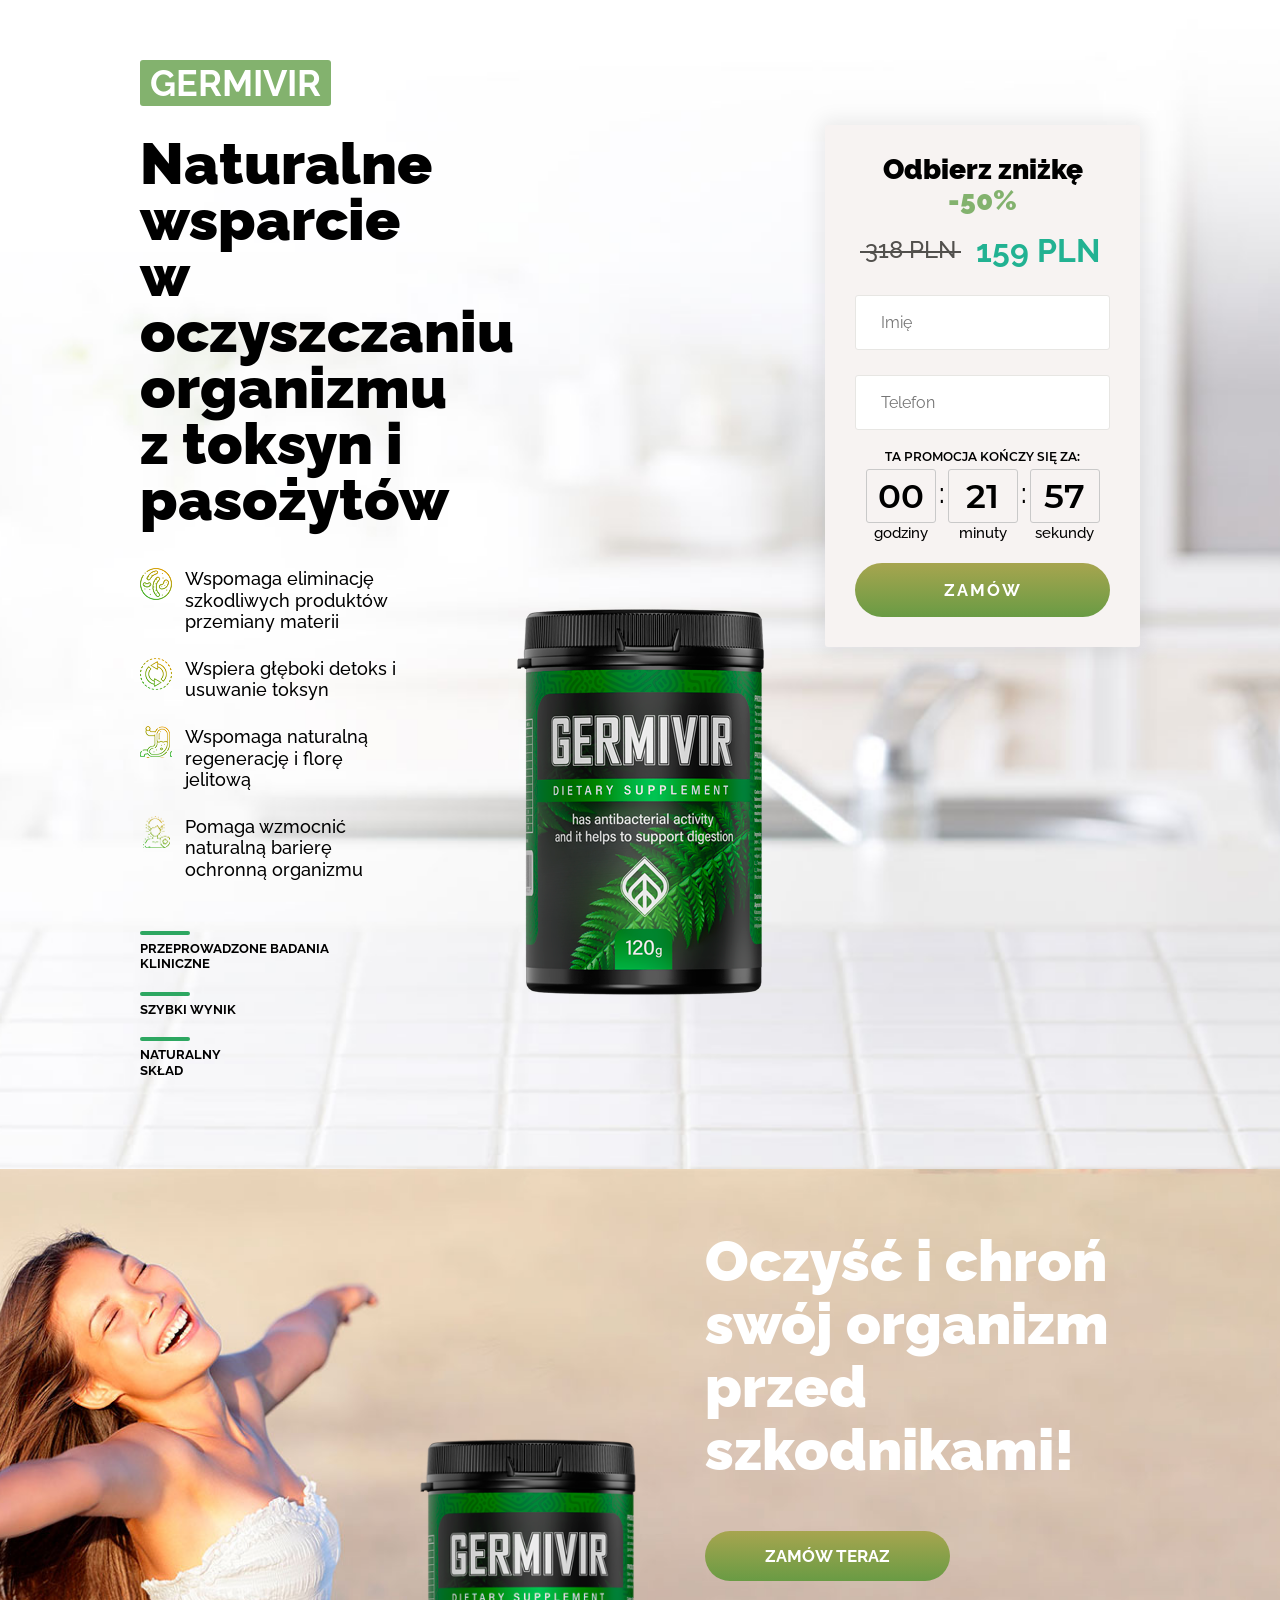
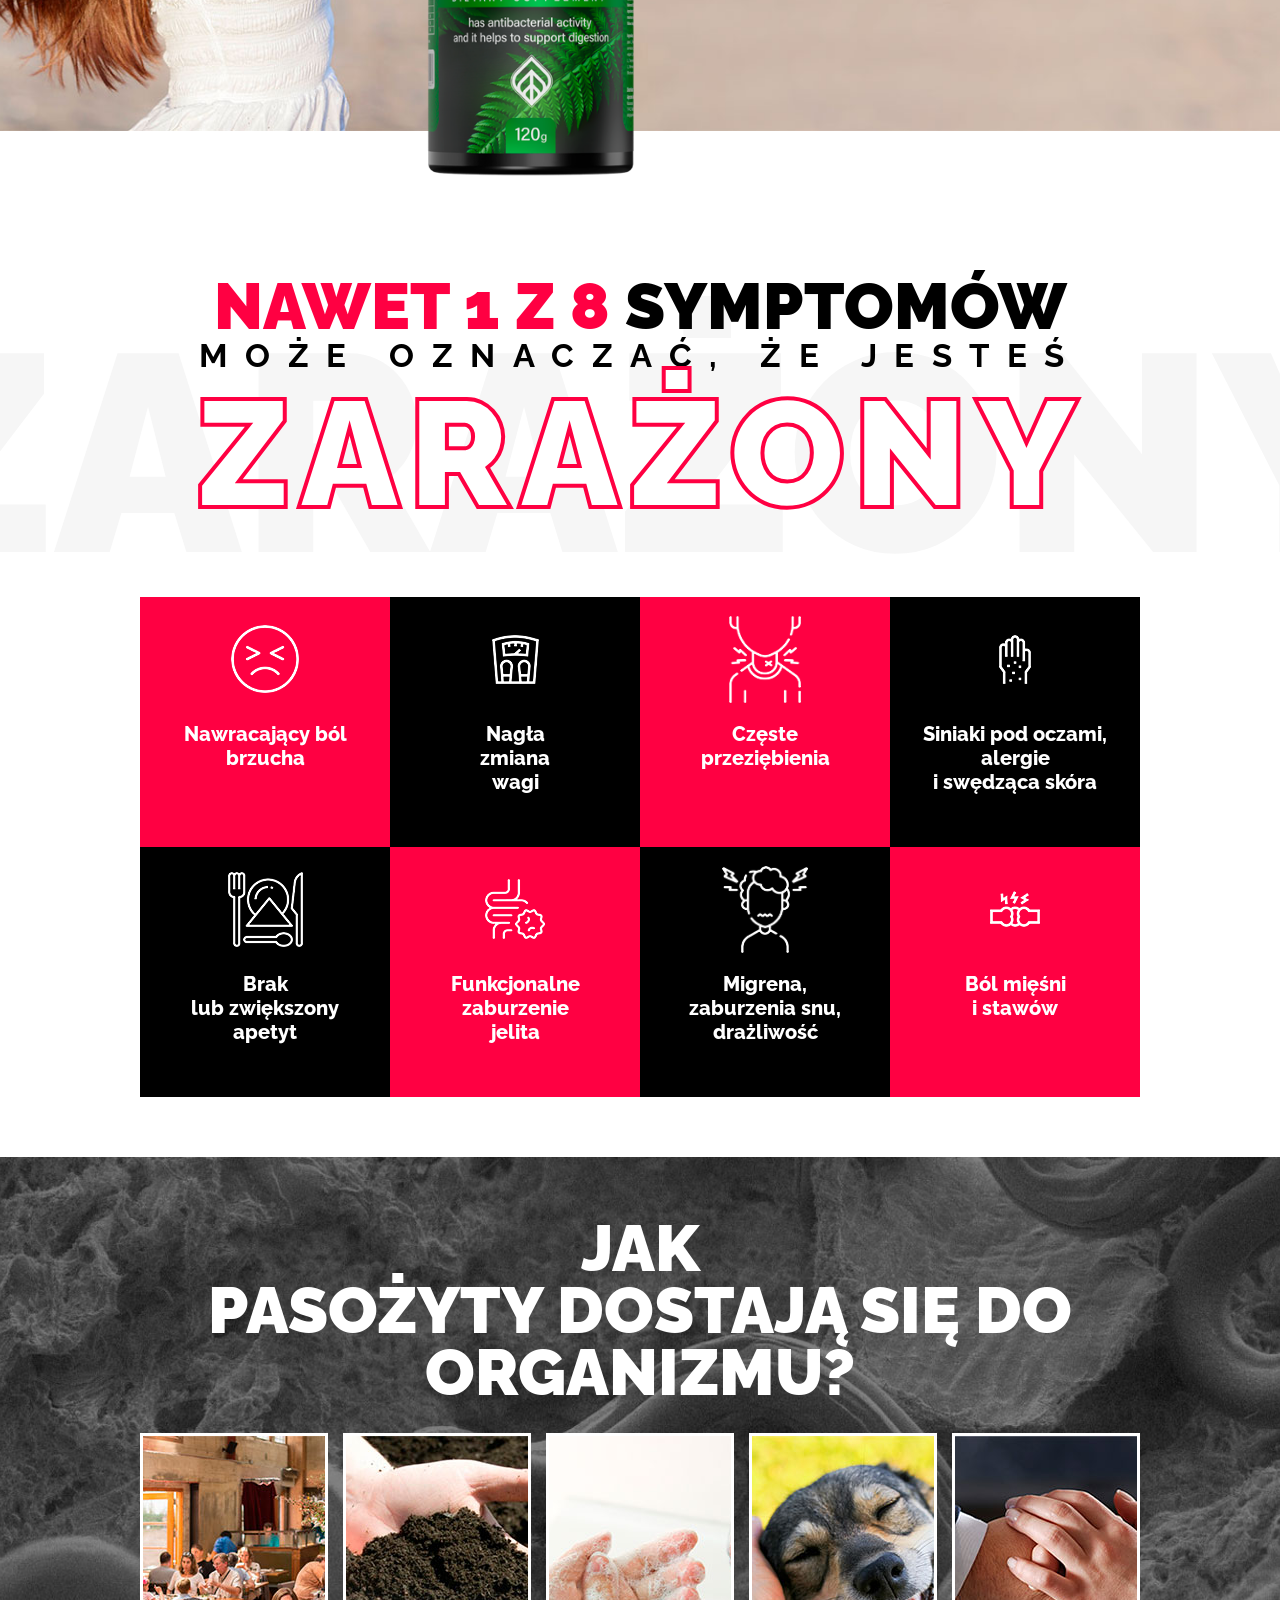
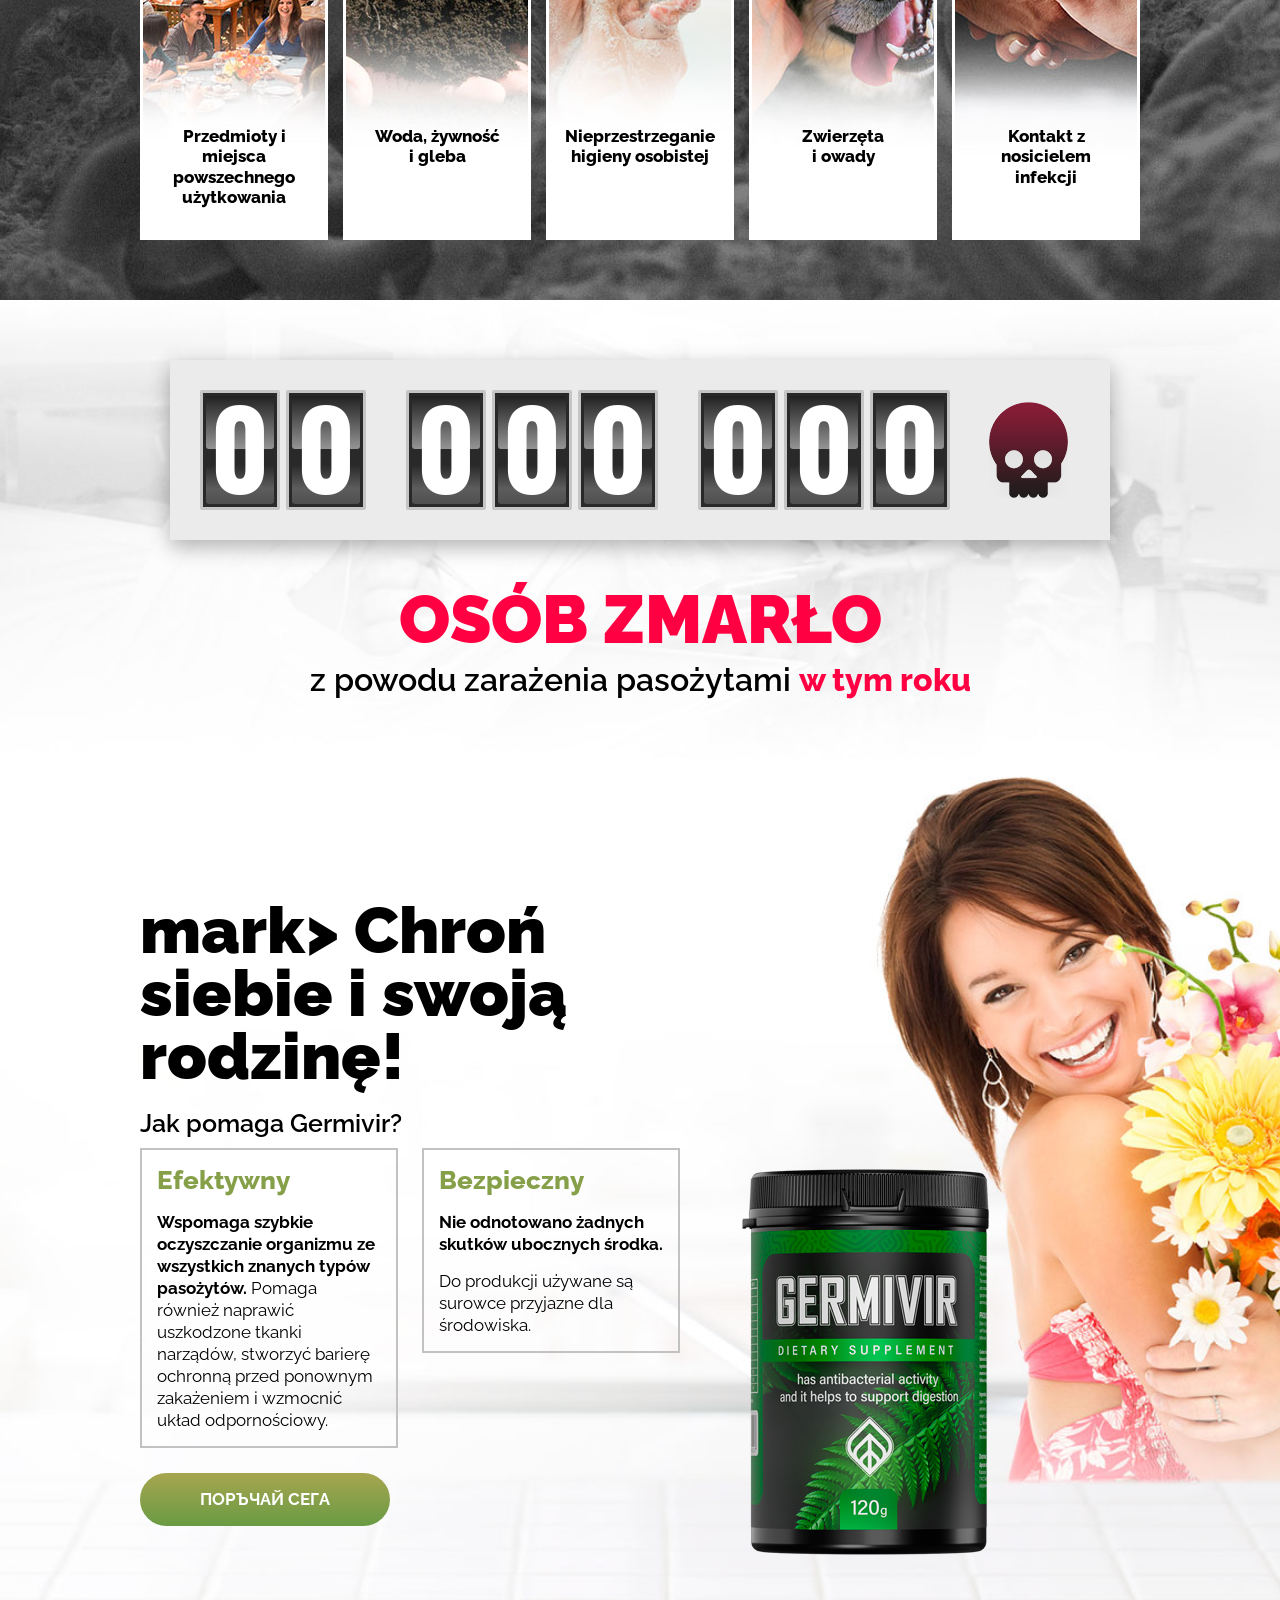
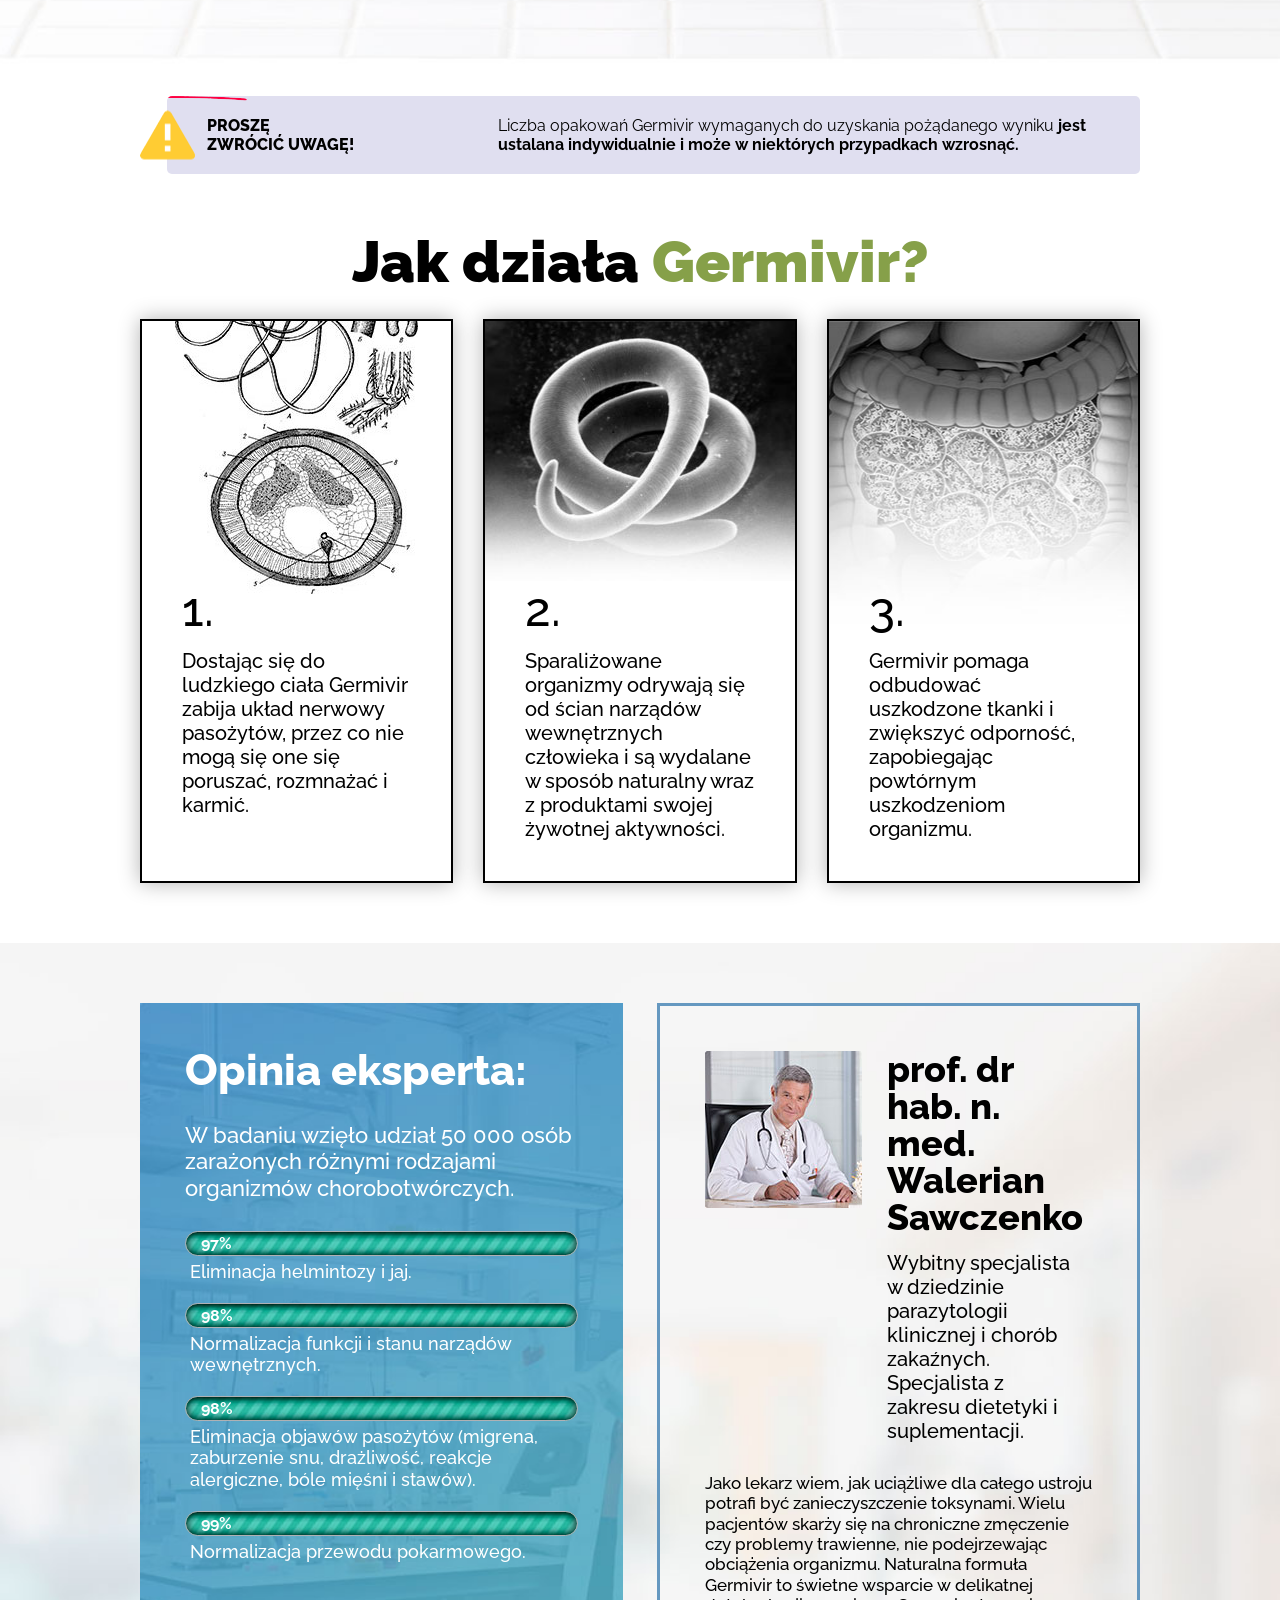
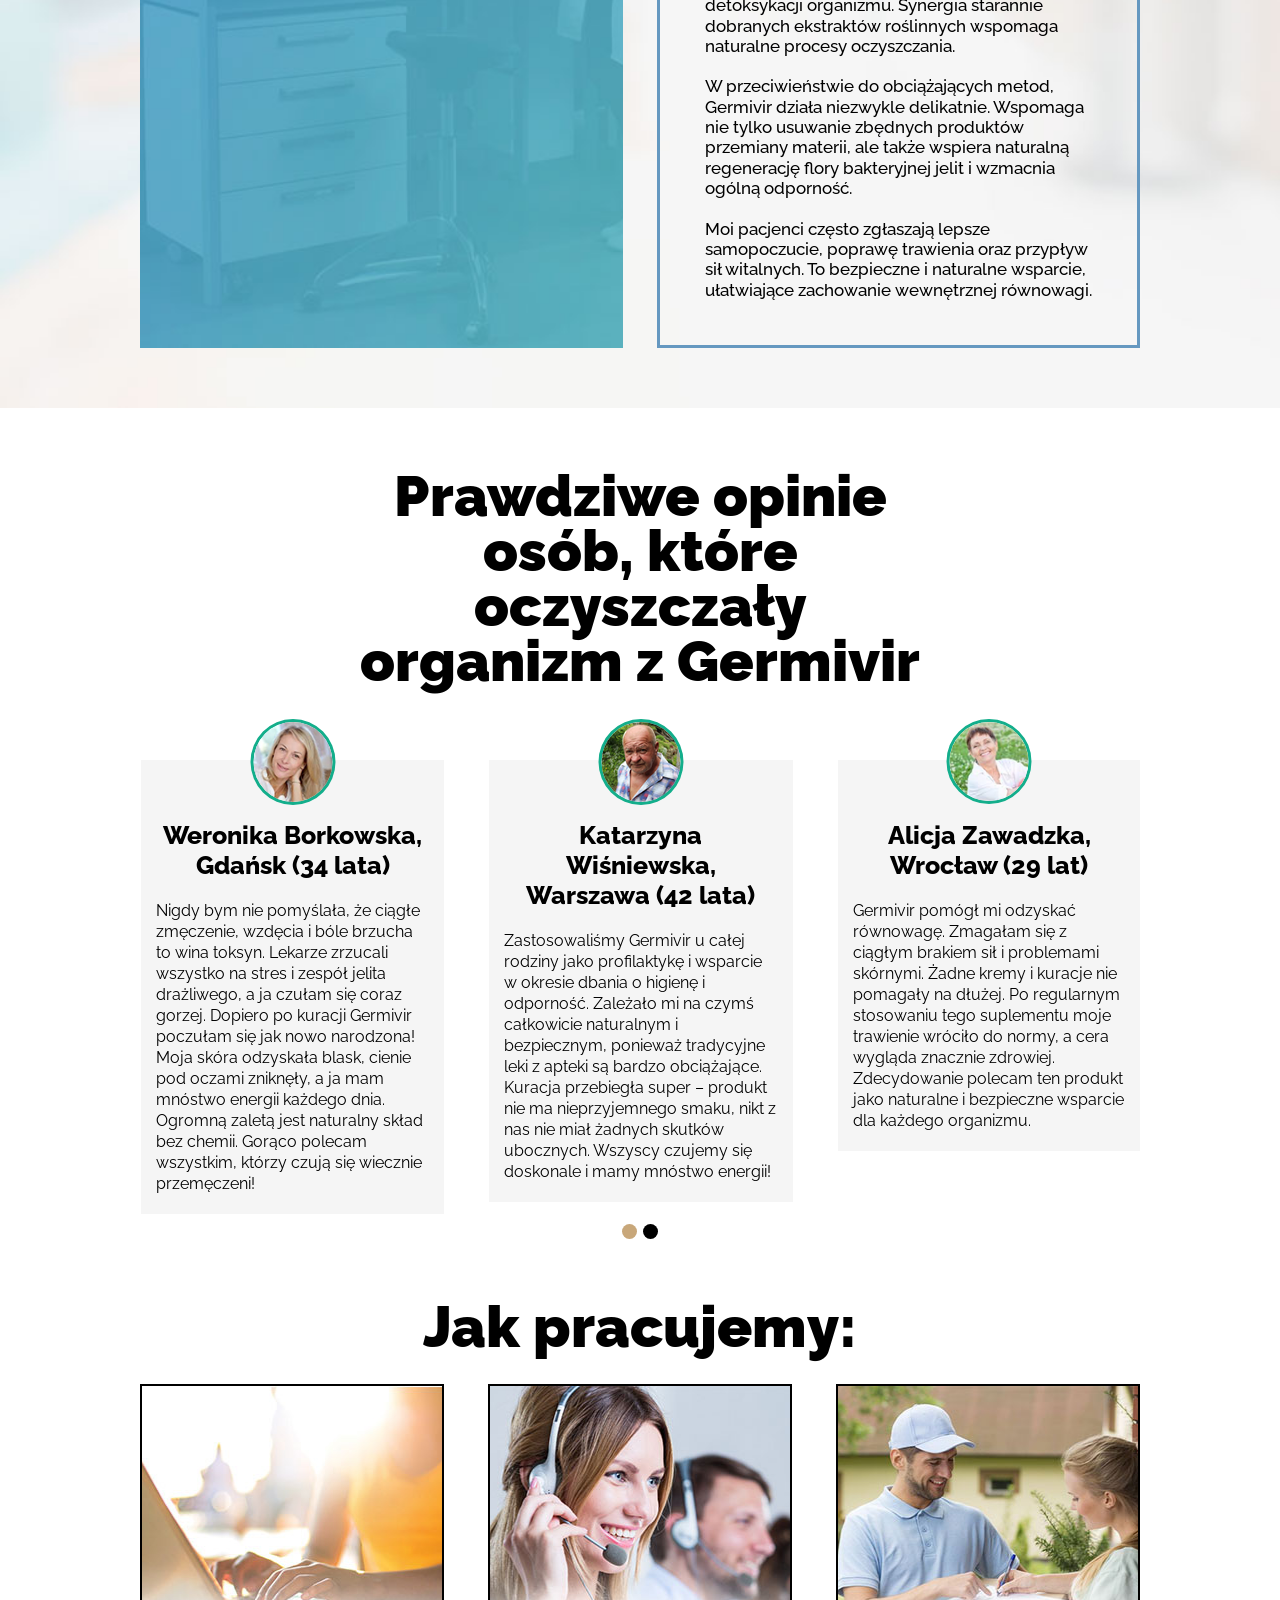
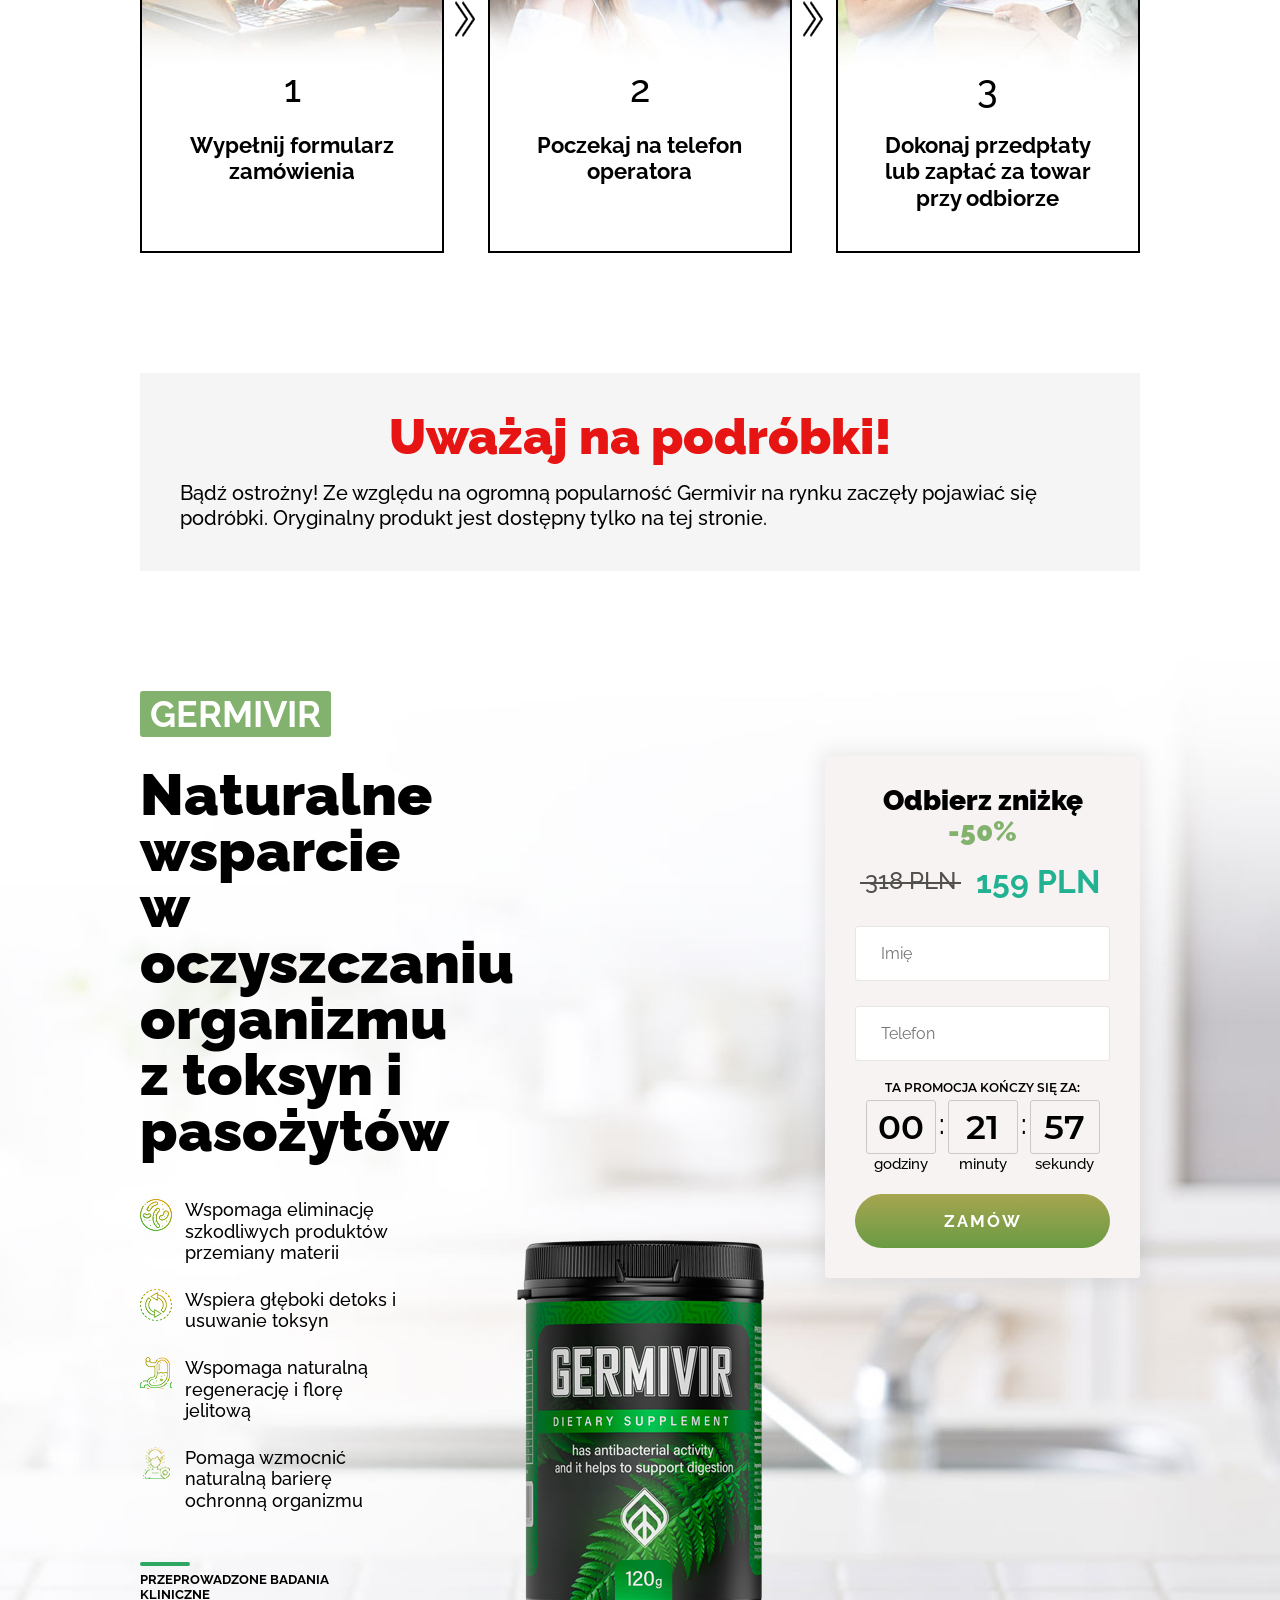
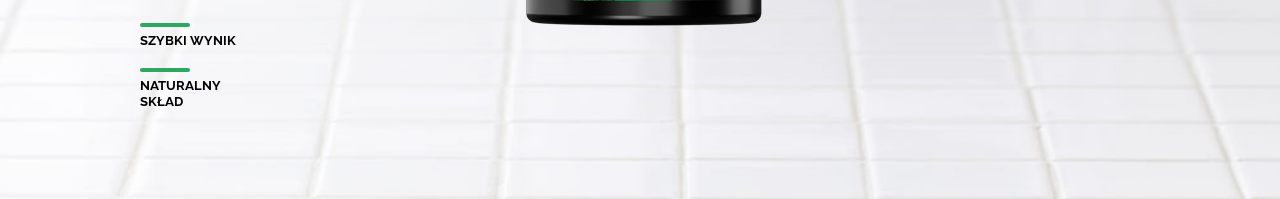
==== commit 9822406b: "Optimize Polish copy, update testimonials with AI face images, and modernize success.html with trust" ====
--- a/index.html
+++ b/index.html
@@ -16,13 +16,13 @@
 							<div class="face__logo lt0">
 								Germivir
 							</div>
-							<div class="section__title face__title aos-init aos-animate lt1" data-aos="fade-up">Szybkie <span> zwycięstwo nad </span> pasożytami</div>
+							<div class="section__title face__title aos-init aos-animate lt1" data-aos="fade-up">Naturalne wsparcie <span> w oczyszczaniu organizmu </span> z toksyn i pasożytów</div>
 							<div class="face__product"><img alt="" src="img/product.png"></div>
 							<div class="face__list">
-								<div class="face__check aos-init aos-animate lt2" data-aos="fade-right">Środek zapobiegawczy na wszystkie rodzaje pasożytów</div>
-								<div class="face__check aos-init aos-animate lt3" data-aos="fade-right">Usuwa toksyczne odpady</div>
-								<div class="face__check aos-init aos-animate lt4" data-aos="fade-right">Wspomaga regenerację narządów</div>
-								<div class="face__check aos-init aos-animate lt5" data-aos="fade-right">Zapobiega ponownej infekcji</div>
+								<div class="face__check aos-init aos-animate lt2" data-aos="fade-right">Wspomaga eliminację szkodliwych produktów przemiany materii</div>
+								<div class="face__check aos-init aos-animate lt3" data-aos="fade-right">Wspiera głęboki detoks i usuwanie toksyn</div>
+								<div class="face__check aos-init aos-animate lt4" data-aos="fade-right">Wspomaga naturalną regenerację i florę jelitową</div>
+								<div class="face__check aos-init aos-animate lt5" data-aos="fade-right">Pomaga wzmocnić naturalną barierę ochronną organizmu</div>
 							</div>
 							<div class="face__eags">
 								<div class="face__eags-item lt6">PRZEPROWADZONE BADANIA KLINICZNE</div>
@@ -32,7 +32,7 @@
 						</div>
 						<div class="face__box">
 							<form action="/land/order" class="form order_form al-form" method="post">
-								<div class="form__title lt9">Zamów <mark> teraz </mark></div>
+								<div class="form__title lt9">Odbierz zniżkę <mark> -50% </mark></div>
 								<div class="form__price">
 									<div class="form__price-old lt10 price_old al-cost-promo">&euro;</div>
 									<div class="form__price-main lt11 price_main al-cost">&euro;</div>
@@ -3360,14 +3360,15 @@
 							<div class="garant__head">
 								<div class="garant__face"><img alt="" src="img/face.jpg"></div>
 								<div class="garant__professional">
-									<div class="garant__name lt79">Walery Sawczenkow</div>
-									<div class="garant__doctor lt80">profesor, ekspert w dziedzinie parazytologii.</div>
+									<div class="garant__name lt79">prof. dr hab. n. med. Walerian Sawczenko</div>
+									<div class="garant__doctor lt80">Wybitny specjalista w dziedzinie parazytologii klinicznej i chorób zakaźnych.</div>
+									<div class="garant__doctor lt80">Specjalista z zakresu dietetyki i suplementacji.</div>
 								</div>
 							</div>
 							<div class="garant__body">
-								<p class="lt81">Pasożyty dostają się do organizmu różnymi drogami, w zależności od warunków sanitarnych, stylu życia i higieny. Naturalne składniki Germivir naprawdę pomagają w walce z pasożytami. Wielu ekspertów uważa ten środek za jeden z najlepszych naturalnych produktów.</p>
-								<p class="lt82">Germivir nie ma skutków ubocznych, szybko i delikatnie oczyszcza organizm z wszelkiego rodzaju pasożytów i przywraca organizm po zatruciu, wzmacniając osłabioną odporność.</p>
-								<p class="lt83">Po wprowadzeniu Germivir do mojej praktyki zacząłem zauważać, że proces regeneracji organizmu zaczął przebiegać szybciej i sprawniej. Osoby, które przez wiele lat żyły z pasożytami i w końcu potrafiły przezwyciężyć chorobę bez uciekania się do radykalnych i niebezpiecznych metod, są bardzo wdzięczne.</p>
+								<p class="lt81">Jako lekarz wiem, jak uciążliwe dla całego ustroju potrafi być zanieczyszczenie toksynami. Wielu pacjentów skarży się na chroniczne zmęczenie czy problemy trawienne, nie podejrzewając obciążenia organizmu. Naturalna formuła Germivir to świetne wsparcie w delikatnej detoksykacji organizmu. Synergia starannie dobranych ekstraktów roślinnych wspomaga naturalne procesy oczyszczania.</p>
+								<p class="lt82">W przeciwieństwie do obciążających metod, Germivir działa niezwykle delikatnie. Wspomaga nie tylko usuwanie zbędnych produktów przemiany materii, ale także wspiera naturalną regenerację flory bakteryjnej jelit i wzmacnia ogólną odporność.</p>
+								<p class="lt83">Moi pacjenci często zgłaszają lepsze samopoczucie, poprawę trawienia oraz przypływ sił witalnych. To bezpieczne i naturalne wsparcie, ułatwiające zachowanie wewnętrznej równowagi.</p>
 							</div>
 						</div>
 					</div>
@@ -3376,22 +3377,32 @@
 			<section class="section section_commits">
 				<div class="container">
 					<div class="commits">
-						<div class="section__title commits__title lt84" data-aos="fade-up"> <span> Osoby, które oceniły </span> efekt Germivir</div>
+						<div class="section__title commits__title lt84" data-aos="fade-up"> <span> Prawdziwe opinie osób, które </span> oczyszczały organizm z Germivir</div>
 						<div class="commits__box owl-carousel js-commits__box">
 							<div class="commits__item">
 								<div class="commits__face"><img src="img/face-1.png" alt=""></div>
-								<div class="commits__name lt85">Veronica Boyd</div>
-								<div class="commits__description lt86">Nie mogłam nawet pomyśleć, że mogę zarazić się robakami. Kiedy dowiedziałam się, że jestem zarażona, spróbowałam Germivir. Zaintrygował mnie fakt, że produkt zawiera tylko naturalne składniki, jest łatwy w użyciu i nie ma przeciwwskazań. Po pierwszym użyciu zniknęły wszystkie objawy. Zamówiłam produkt z przedpłatą. Środek jest niedrogi, teraz kupuję go, dla profilaktyki całej rodziny.</div>
+								<div class="commits__name lt85">Weronika Borkowska, Gdańsk (34 lata)</div>
+								<div class="commits__description lt86">Nigdy bym nie pomyślała, że ciągłe zmęczenie, wzdęcia i bóle brzucha to wina toksyn. Lekarze zrzucali wszystko na stres i zespół jelita drażliwego, a ja czułam się coraz gorzej. Dopiero po kuracji Germivir poczułam się jak nowo narodzona! Moja skóra odzyskała blask, cienie pod oczami zniknęły, a ja mam mnóstwo energii każdego dnia. Ogromną zaletą jest naturalny skład bez chemii. Gorąco polecam wszystkim, którzy czują się wiecznie przemęczeni!</div>
 							</div>
 							<div class="commits__item">
 								<div class="commits__face"><img src="img/face-2.png" alt=""></div>
-								<div class="commits__name lt87">Eugenia Stone</div>
-								<div class="commits__description lt88">Germivir stosowaliśmy z całą rodziną po tym, jak test mojej córki na jaja robaków okazał się pozytywny. To świetna profilaktyka. Nie smakował obrzydliwie, nie odnotowano żadnych skutków ubocznych. Po przebadaniu całej rodziny wszystko było w porządku. Co mi się podobało, jako osobie rozdzielającej rodzinny budżet, to cena i fakt, że za towar można zapłacić przy odbiorze.</div>
+								<div class="commits__name lt87">Katarzyna Wiśniewska, Warszawa (42 lata)</div>
+								<div class="commits__description lt88">Zastosowaliśmy Germivir u całej rodziny jako profilaktykę i wsparcie w okresie dbania o higienę i odporność. Zależało mi na czymś całkowicie naturalnym i bezpiecznym, ponieważ tradycyjne leki z apteki są bardzo obciążające. Kuracja przebiegła super – produkt nie ma nieprzyjemnego smaku, nikt z nas nie miał żadnych skutków ubocznych. Wszyscy czujemy się doskonale i mamy mnóstwo energii!</div>
 							</div>
 							<div class="commits__item">
 								<div class="commits__face"><img src="img/face-3.png" alt=""></div>
-								<div class="commits__name lt89">Annabella Henderson</div>
-								<div class="commits__description lt90">Germivir całkowicie oczyścił mój organizm z pasożytów. Od razu stałam się bardziej energiczna, zaczęłam dobrze spać i tak często przestałam łapać przeziębienia. Pasożyty miałam od dawna i nie mogłam się ich pozbyć. Piłam leki przepisane przez lekarza i owsiki mimo wszystko wracały. Minęło już pół roku odkąd wzięłam kurs Germivir i po raz pierwszy wszystko jest w porządku. Zdecydowanie polecam!</div>
+								<div class="commits__name lt89">Alicja Zawadzka, Wrocław (29 lat)</div>
+								<div class="commits__description lt90">Germivir pomógł mi odzyskać równowagę. Zmagałam się z ciągłym brakiem sił i problemami skórnymi. Żadne kremy i kuracje nie pomagały na dłużej. Po regularnym stosowaniu tego suplementu moje trawienie wróciło do normy, a cera wygląda znacznie zdrowiej. Zdecydowanie polecam ten produkt jako naturalne i bezpieczne wsparcie dla każdego organizmu.</div>
+							</div>
+							<div class="commits__item">
+								<div class="commits__face"><img src="img/face-4.png" alt=""></div>
+								<div class="commits__name">Tomasz Adamski, Lublin (45 lat)</div>
+								<div class="commits__description">Pracuję dużo w ogrodzie i mam stały kontakt z ziemią, więc dbanie o regularne oczyszczanie organizmu to u mnie podstawa. Zauważyłem spadek energii i osłabienie. Po kuracji Germivir siły witalne szybko wróciły, a układ trawienny działa bez zarzutu. Stosuję teraz profilaktycznie raz w roku.</div>
+							</div>
+							<div class="commits__item">
+								<div class="commits__face"><img src="img/face-5.png" alt=""></div>
+								<div class="commits__name">Mariusz Dudek, Katowice (38 lat)</div>
+								<div class="commits__description">Mamy w domu dwa psy, więc dbanie o czystość organizmu to dla nas priorytet. Germivir to nasz sprawdzony sposób na naturalny detoks całej rodziny. Zamiast obciążających środków chemicznych, stawiamy na bezpieczne, roślinne ekstrakty. Samopoczucie po kuracji jest po prostu niesamowite!</div>
 							</div>
 						</div>
 					</div>
@@ -3441,13 +3452,13 @@
 							<div class="face__logo lt111">
 								Germivir
 							</div>
-							<div class="section__title face__title aos-init lt112" data-aos="fade-up">Szybkie <span> zwycięstwo nad </span> pasożytami</div>
+							<div class="section__title face__title aos-init lt112" data-aos="fade-up">Naturalne wsparcie <span> w oczyszczaniu organizmu </span> z toksyn i pasożytów</div>
 							<div class="face__product"><img alt="" src="img/product.png"></div>
 							<div class="face__list">
-								<div class="face__check aos-init lt113" data-aos="fade-right">Środek zapobiegawczy na wszystkie rodzaje pasożytów</div>
-								<div class="face__check aos-init lt114" data-aos="fade-right">Usuwa toksyczne odpady</div>
-								<div class="face__check aos-init lt115" data-aos="fade-right">Wspomaga regenerację narządów</div>
-								<div class="face__check aos-init lt116" data-aos="fade-right">Zapobiega ponownej infekcji</div>
+								<div class="face__check aos-init lt113" data-aos="fade-right">Wspomaga eliminację szkodliwych produktów przemiany materii</div>
+								<div class="face__check aos-init lt114" data-aos="fade-right">Wspiera głęboki detoks i usuwanie toksyn</div>
+								<div class="face__check aos-init lt115" data-aos="fade-right">Wspomaga naturalną regenerację i florę jelitową</div>
+								<div class="face__check aos-init lt116" data-aos="fade-right">Pomaga wzmocnić naturalną barierę ochronną organizmu</div>
 							</div>
 							<div class="face__eags">
 								<div class="face__eags-item lt117">PRZEPROWADZONE BADANIA KLINICZNE</div>
@@ -3457,7 +3468,7 @@
 						</div>
 						<div class="face__box" id="order_form">
 							<form action="/land/order" class="form order_form al-form" method="post">
-								<div class="form__title lt120">Zamów <mark> teraz </mark></div>
+								<div class="form__title lt120">Odbierz zniżkę <mark> -50% </mark></div>
 								<div class="form__price">
 									<div class="form__price-old lt121 price_old al-cost-promo">&euro;</div>
 									<div class="form__price-main lt122 price_main al-cost">&euro;</div>
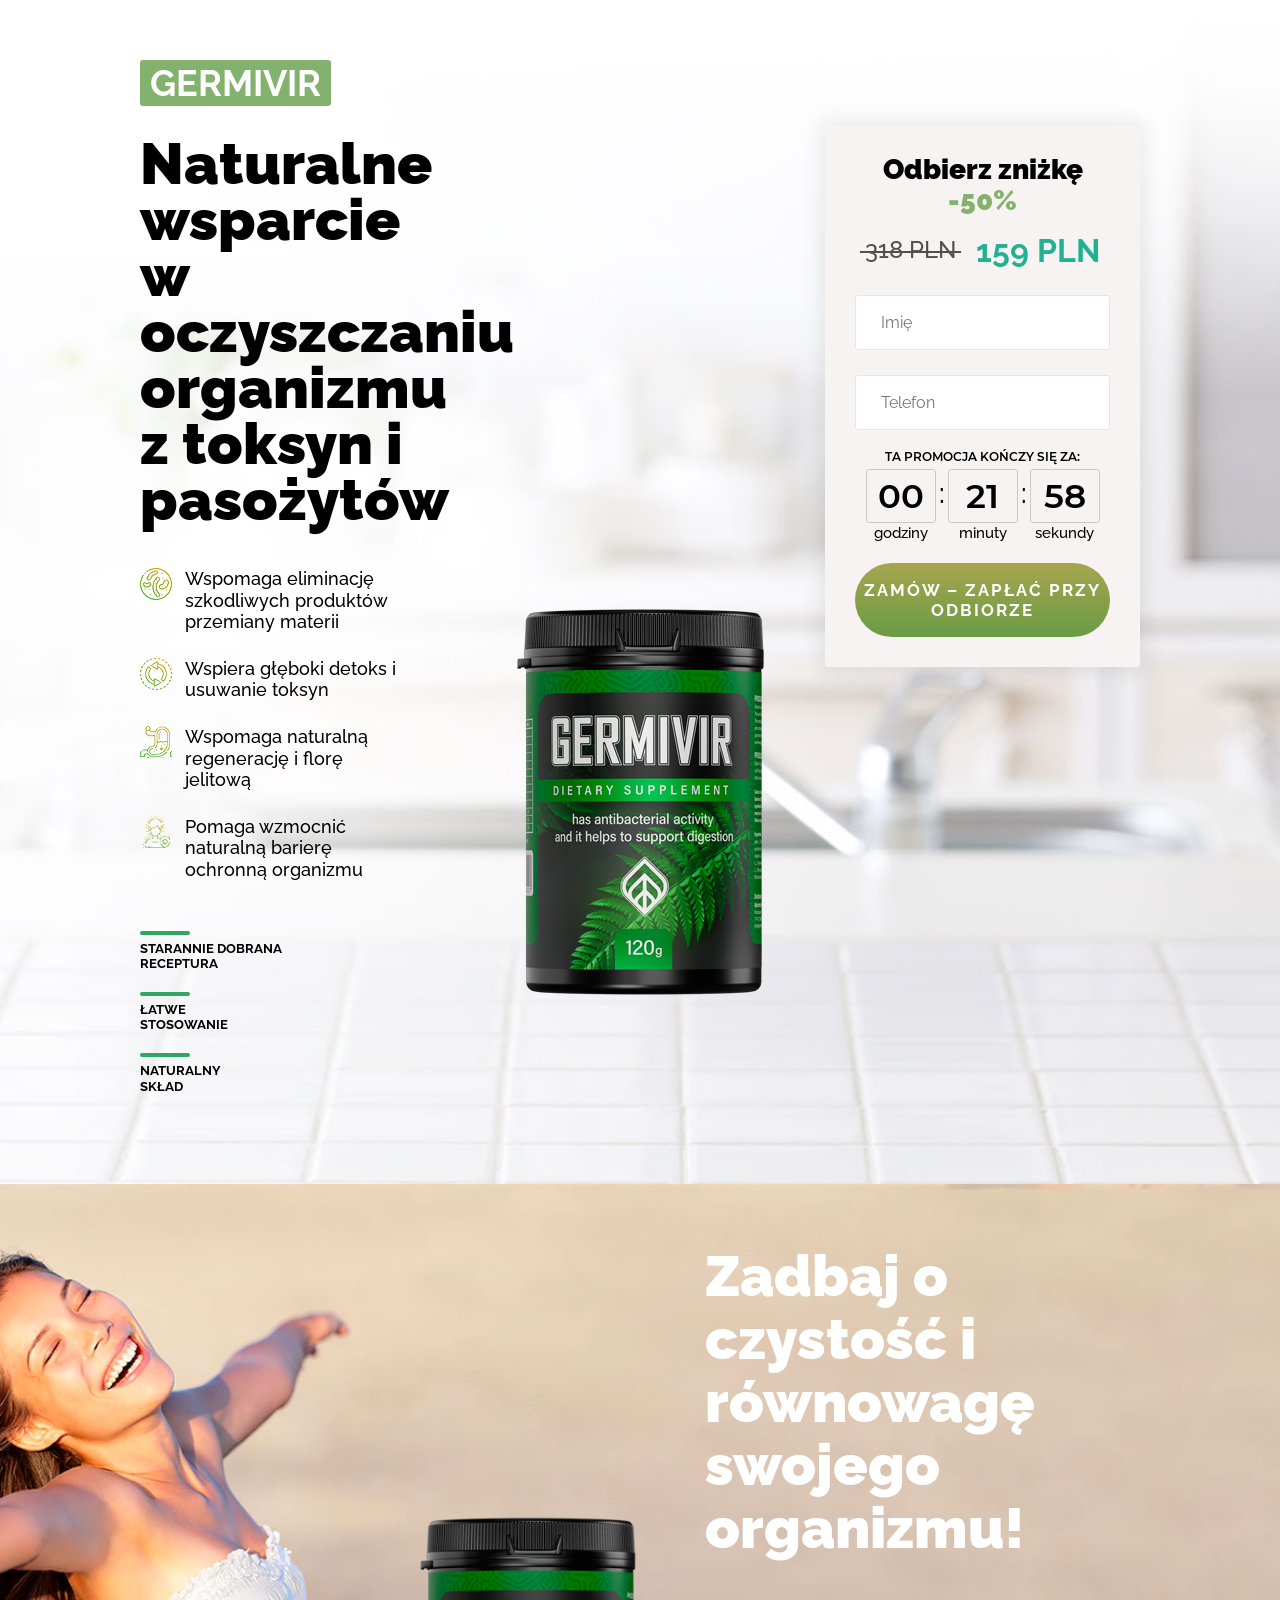
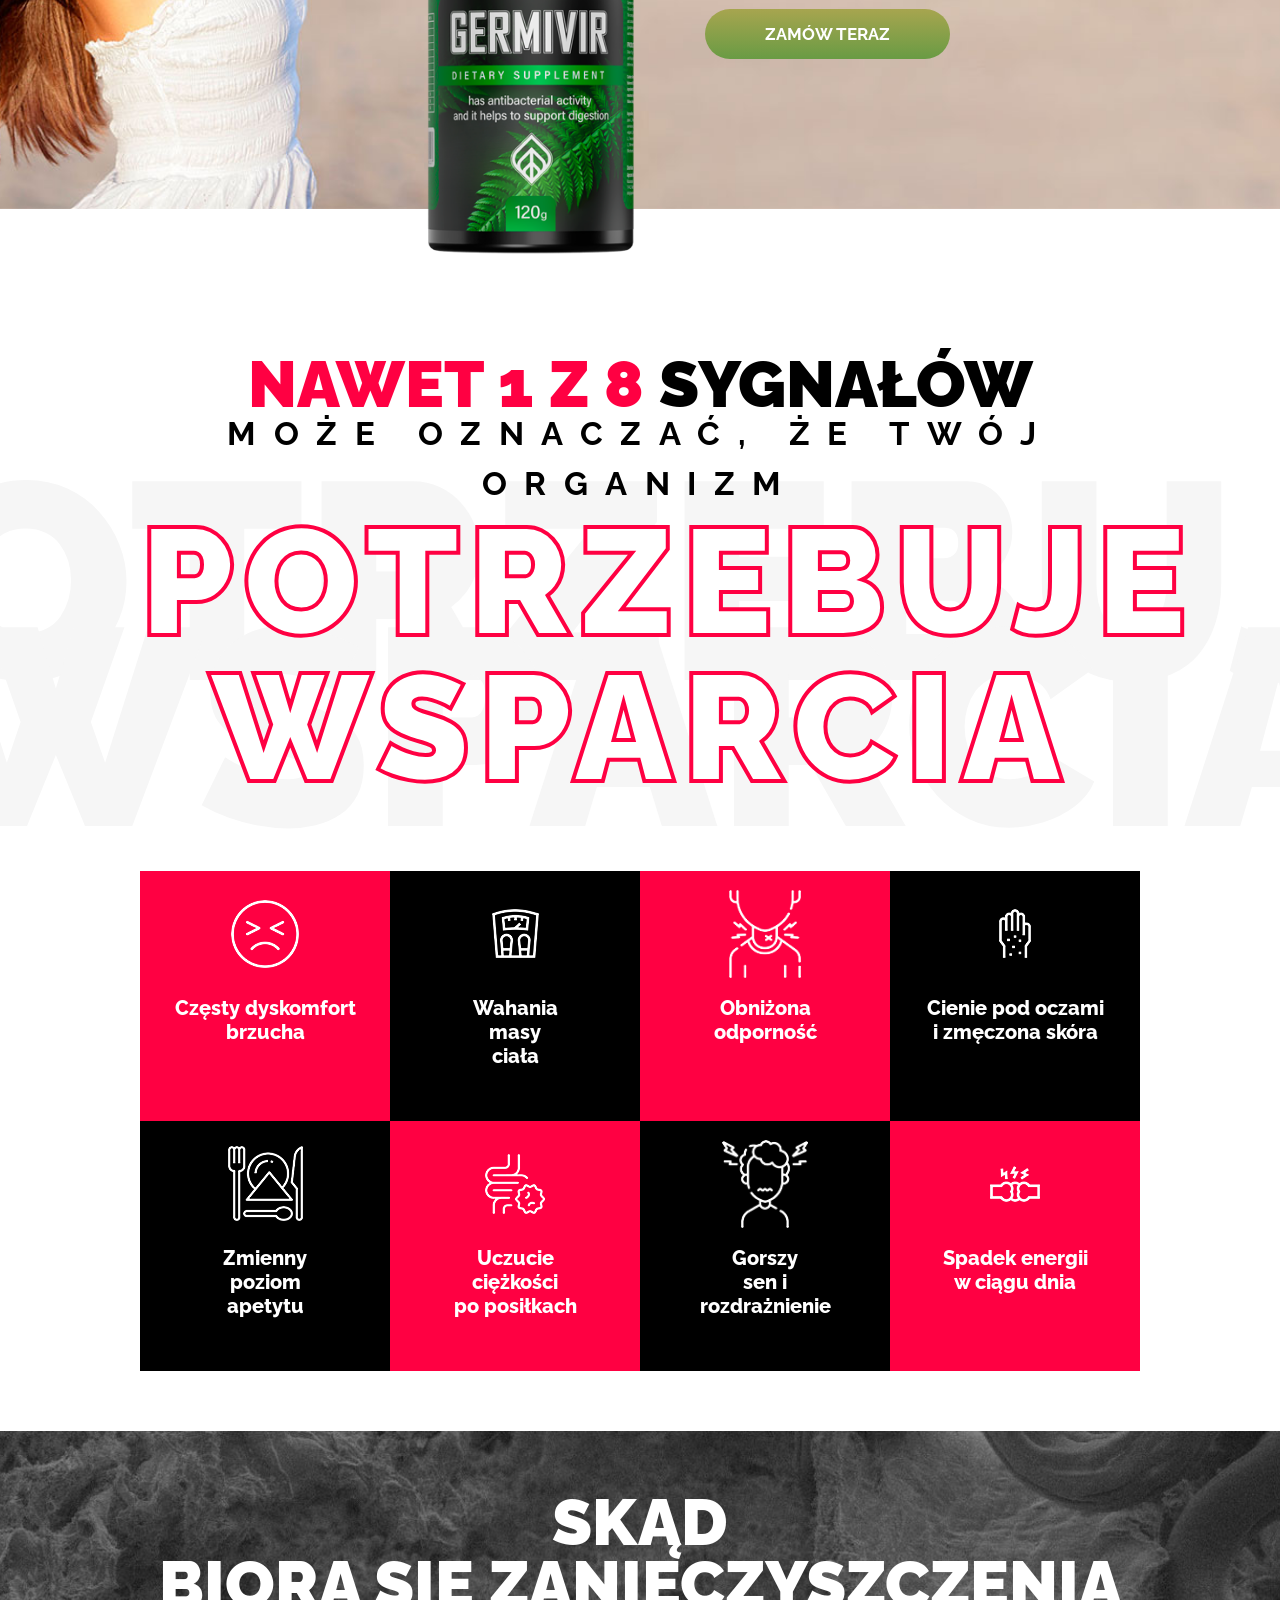
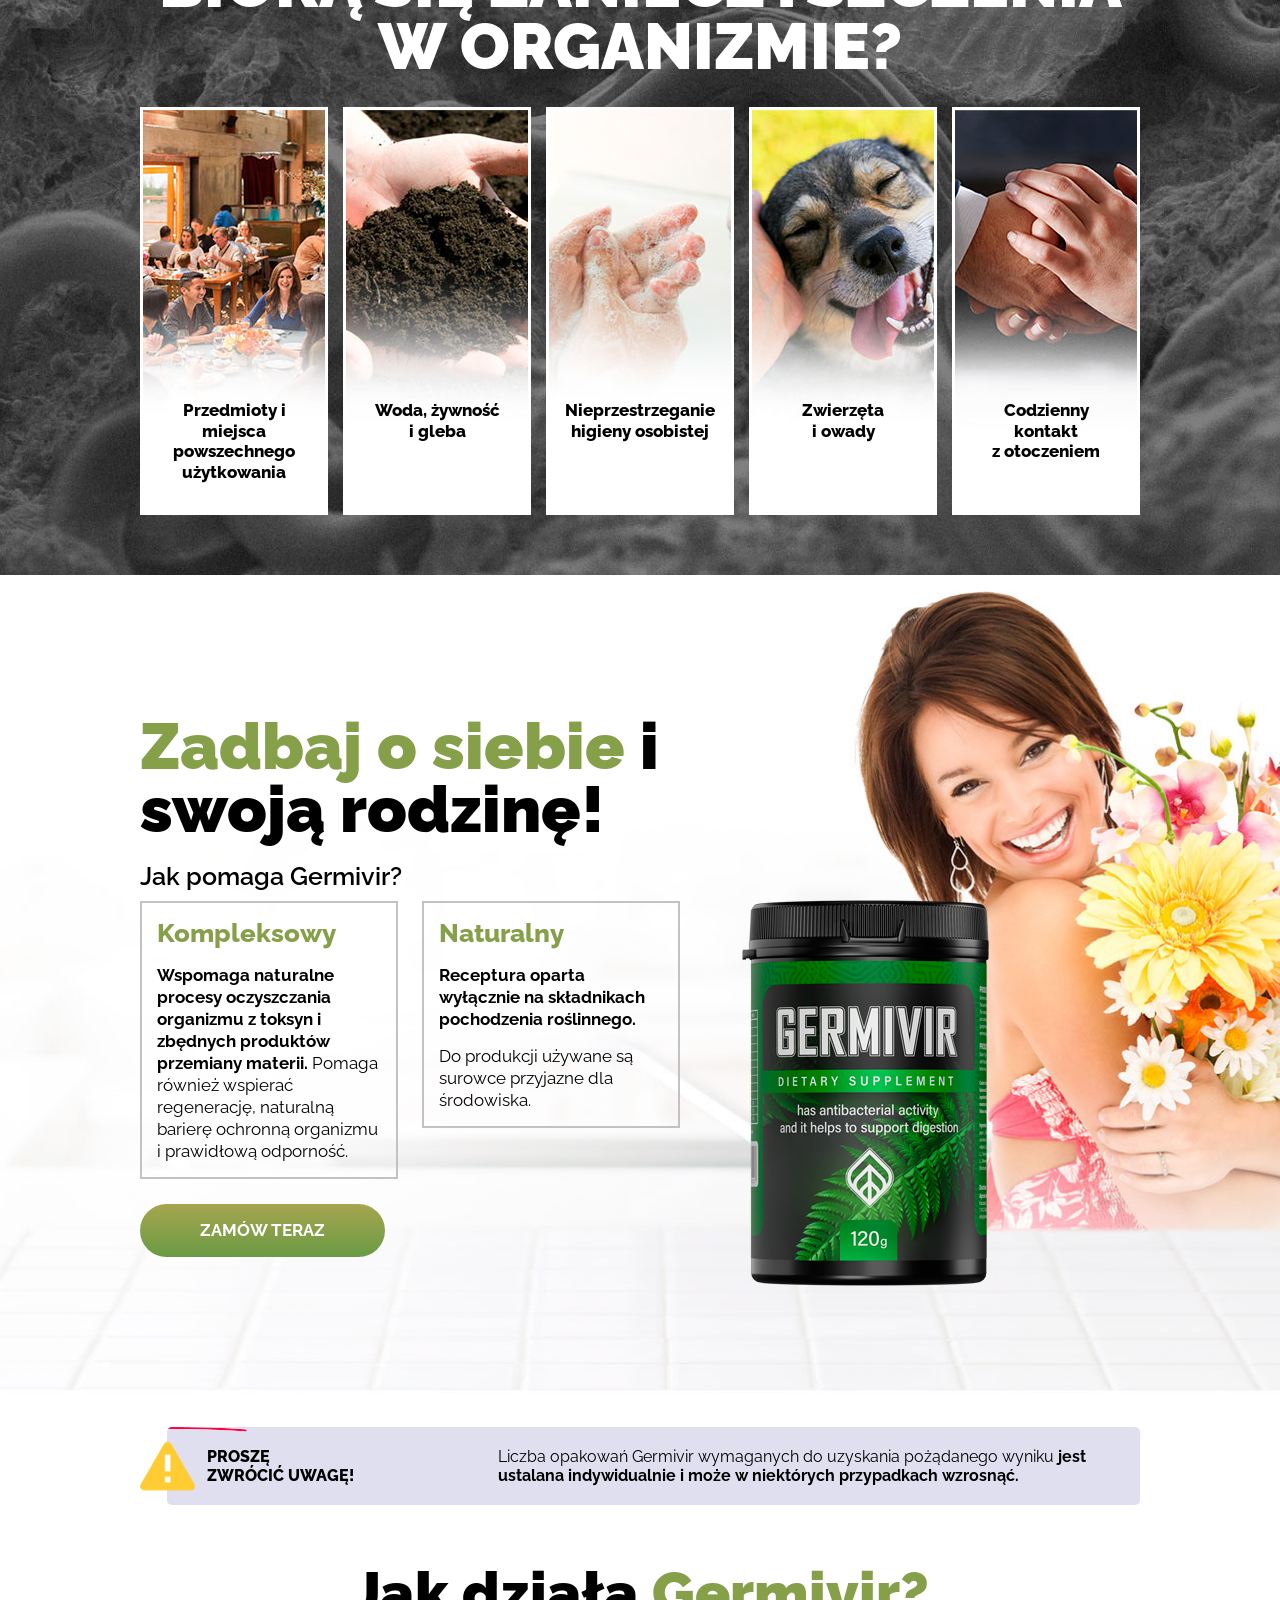
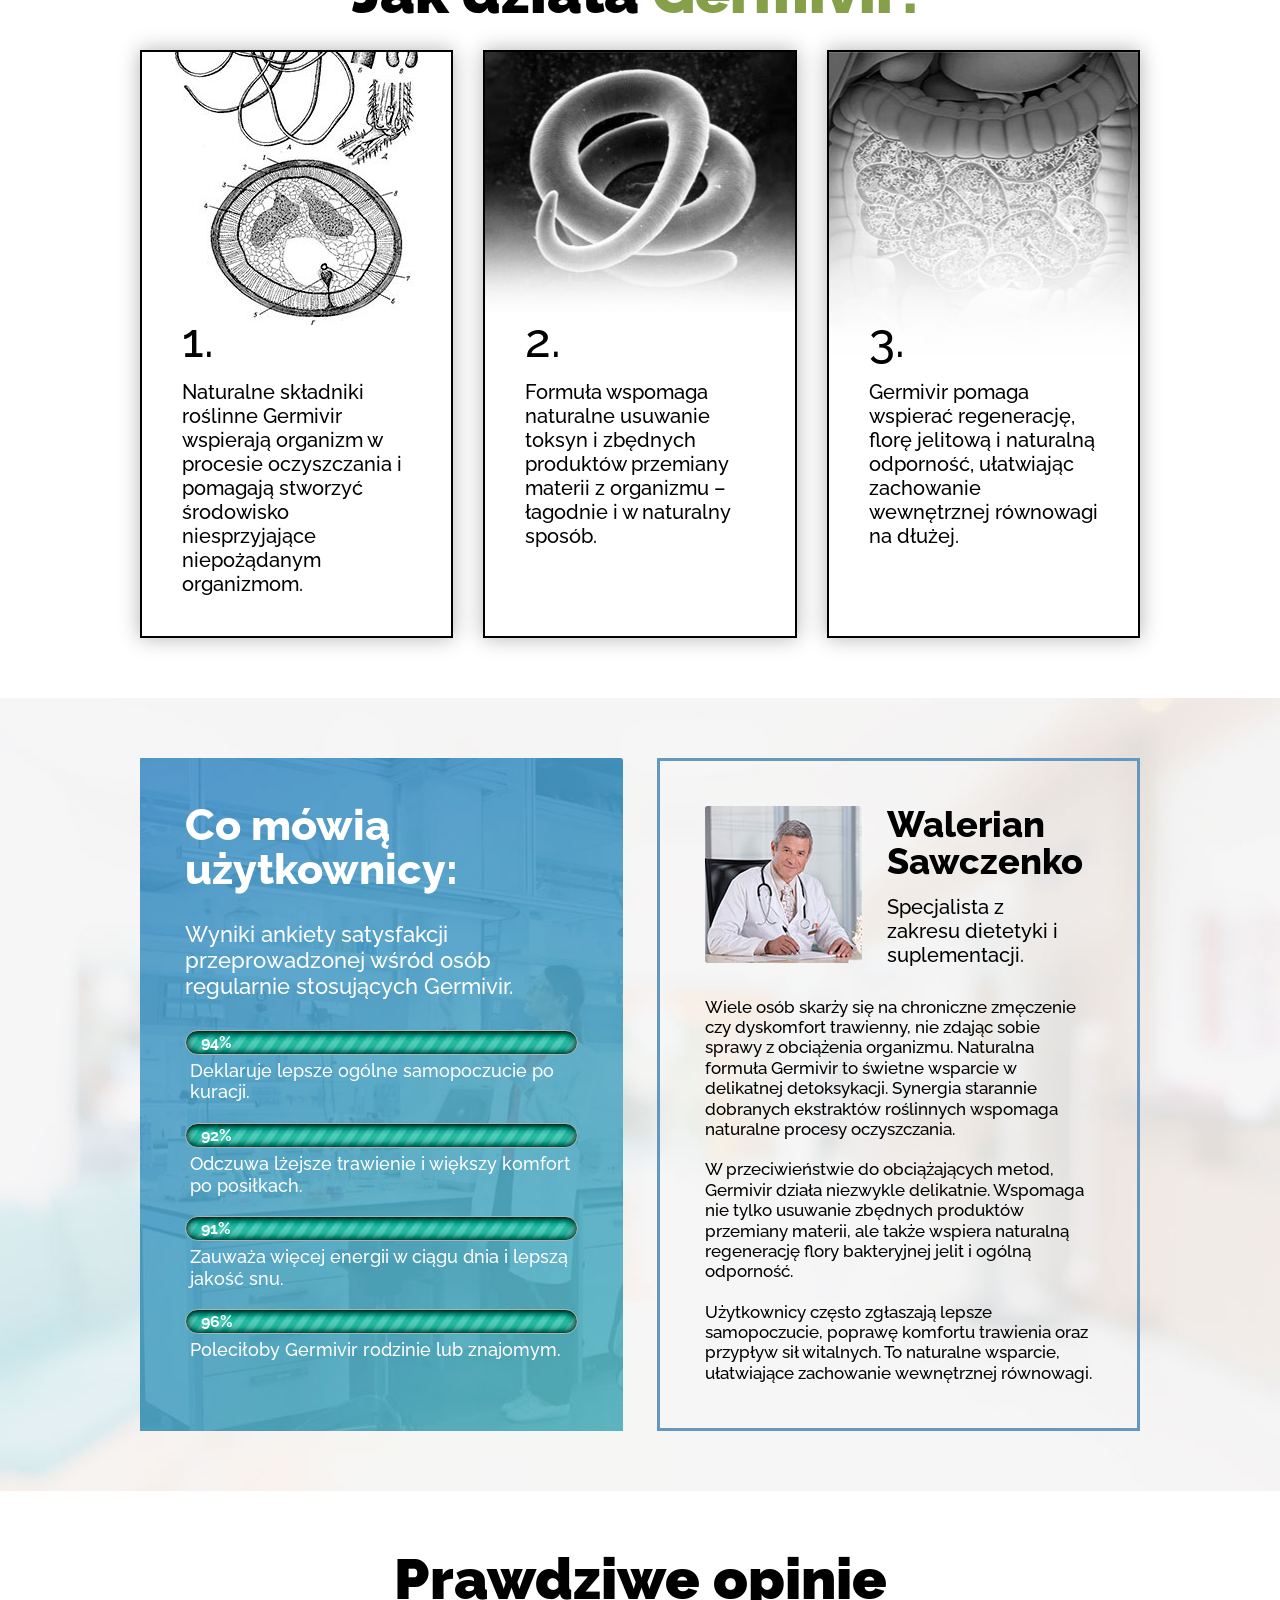
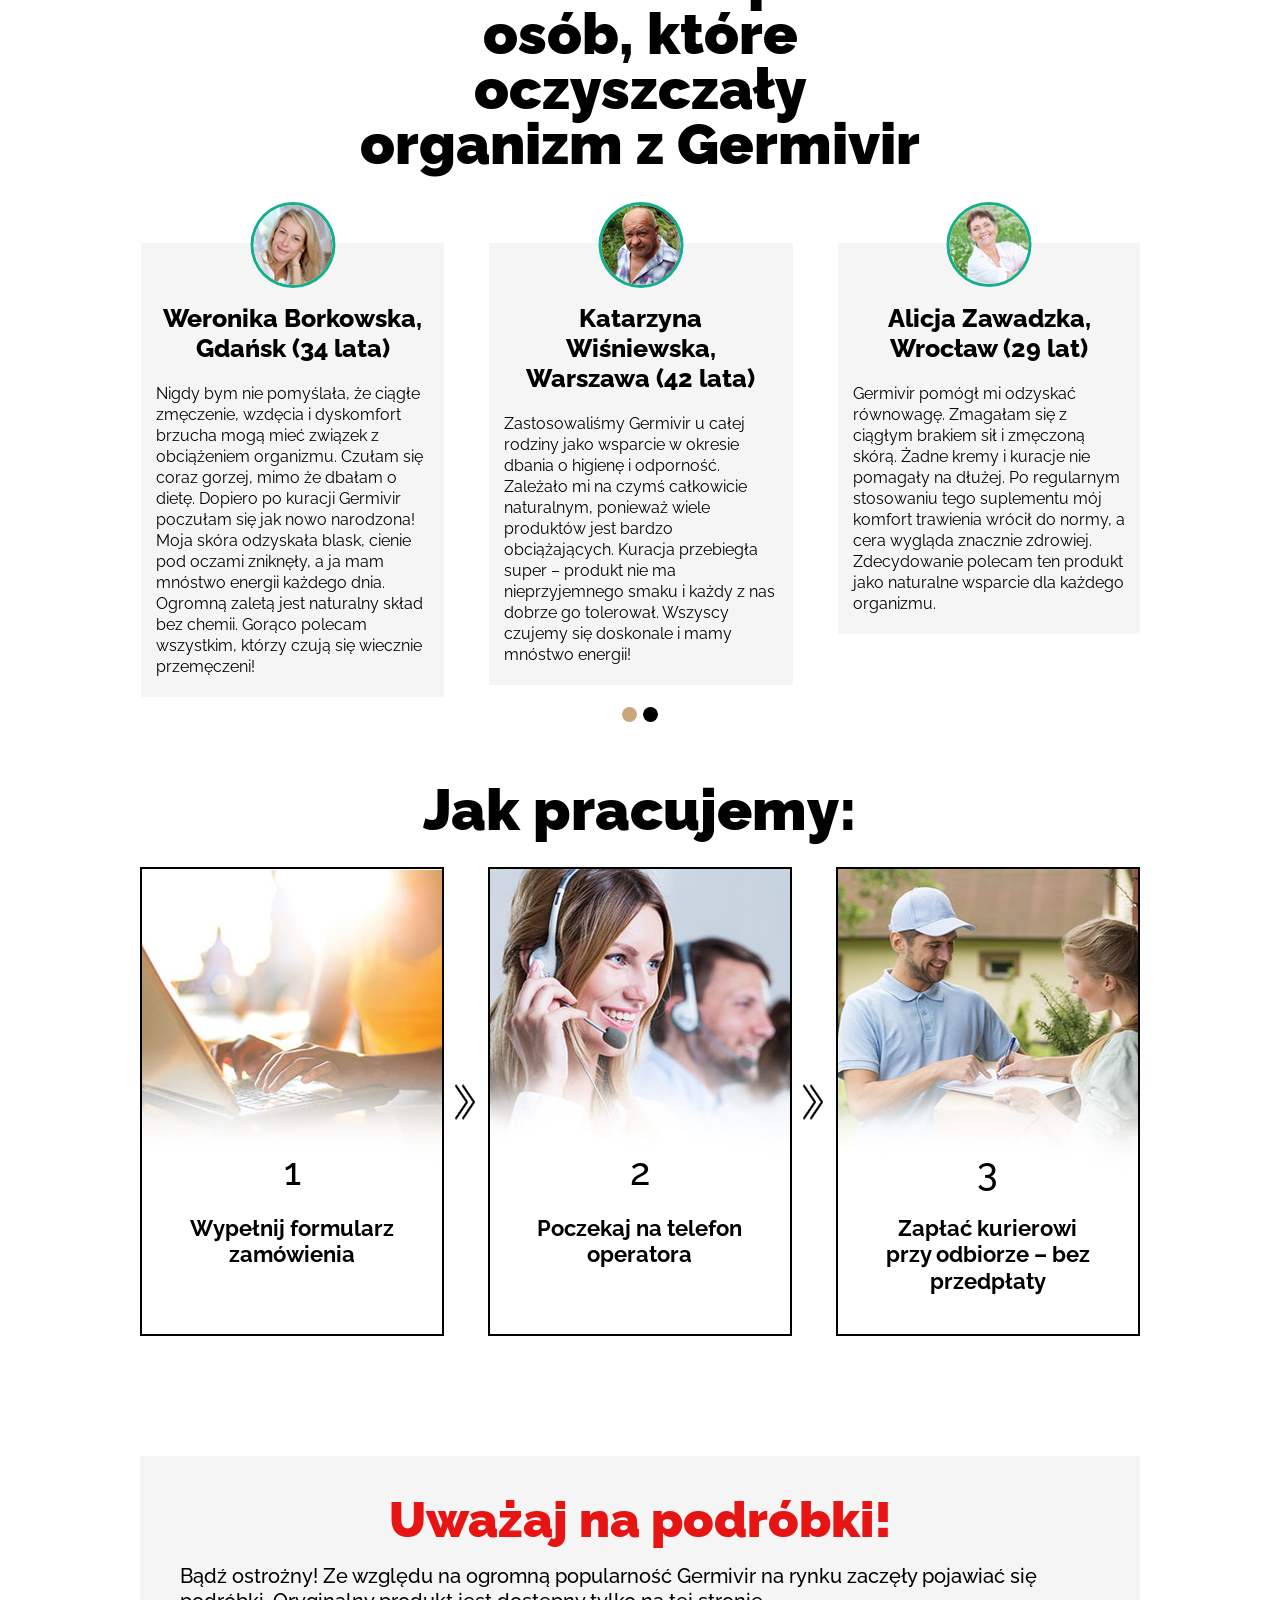
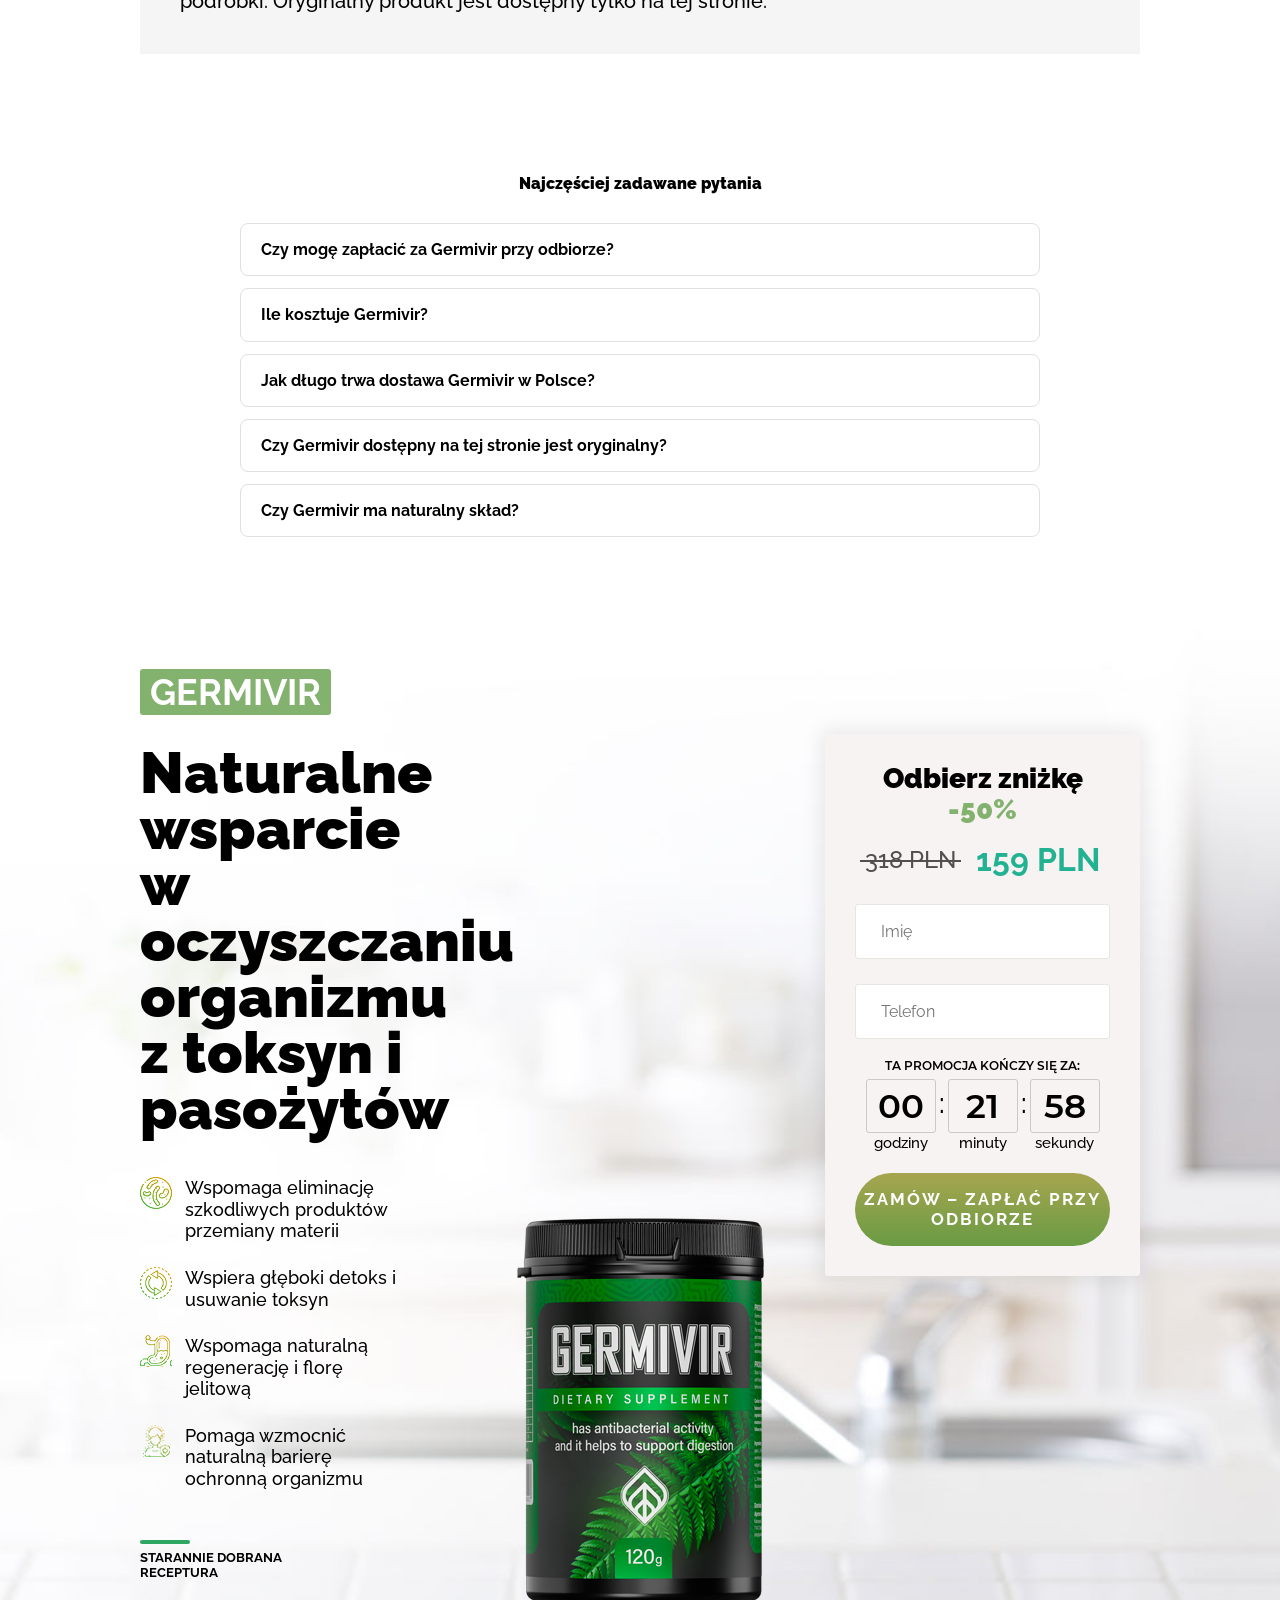
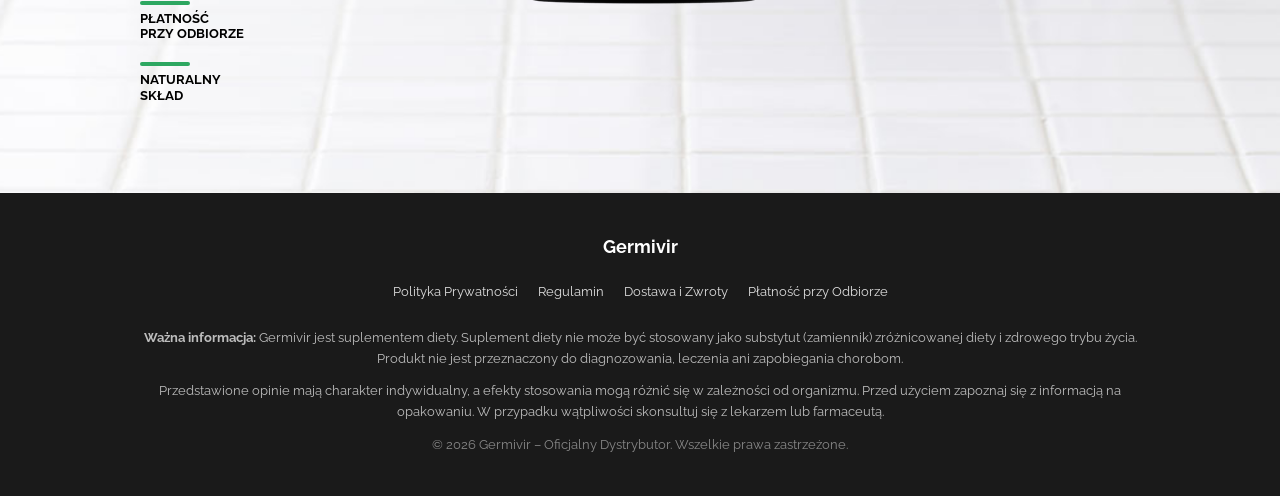
==== commit 14351620: "Update index.html" ====
--- a/index.html
+++ b/index.html
@@ -1,12 +1,142 @@
 <!DOCTYPE html>
-<html lang="pl">
+<html lang="pl-PL">
 	<head>
 		<meta charset="utf-8">
 		<meta name="viewport" content="width=device-width, initial-scale=1, maximum-scale=1, user-scalable=no">
-		<title>Germivir</title>
+
+		<!-- SEO Base -->
+		<title>Germivir – Oficjalna Strona | 159 zł zamiast 318 zł | Płatność przy Odbiorze</title>
+		<meta name="description" content="Oryginalny Germivir w promocji -50%: teraz 159 zł zamiast 318 zł. Naturalny suplement wspierający oczyszczanie organizmu. Zapłać dopiero przy odbiorze – bez przedpłaty. Dostawa kurierem 24-48h w całej Polsce.">
+		<meta name="keywords" content="germivir, germivir cena, germivir opinie, germivir gdzie kupić, germivir oficjalna strona, germivir za pobraniem, germivir oryginalny">
+		<meta name="robots" content="index, follow">
+		<link rel="canonical" href="https://germivir-pl.vercel.app/">
+
+		<!-- Open Graph -->
+		<meta property="og:type" content="website">
+		<meta property="og:title" content="Germivir – Promocja -50% | Płatność przy Odbiorze">
+		<meta property="og:description" content="Teraz 159 zł zamiast 318 zł. Naturalny skład ziołowy. Zapłać kurierowi przy odbiorze – sprawdź paczkę przed zapłatą.">
+		<meta property="og:url" content="https://germivir-pl.vercel.app/">
+		<meta property="og:image" content="https://germivir-pl.vercel.app/img/product.png">
+		<meta property="og:locale" content="pl_PL">
+
+		<!-- Twitter Card -->
+		<meta name="twitter:card" content="summary_large_image">
+		<meta name="twitter:title" content="Germivir – Promocja -50% | Płatność przy Odbiorze">
+		<meta name="twitter:description" content="Teraz 159 zł zamiast 318 zł. Zapłać dopiero przy odbiorze.">
+		<meta name="twitter:image" content="https://germivir-pl.vercel.app/img/product.png">
+
+		<!-- Performance -->
+		<link rel="preconnect" href="https://germivir-pl.vercel.app">
+		<link rel="dns-prefetch" href="https://germivir-pl.vercel.app">
+		<link rel="preload" href="css/style.css" as="style">
+		<link rel="preload" href="img/product.png" as="image">
+
 		<link rel="shortcut icon" href="img/favicon.png" type="image/x-icon">
 		<link rel="stylesheet" href="css/style.css">
-	<script type="text/javascript" src="script_land.js" defer></script></head>
+		<script type="text/javascript" src="script_land.js" defer></script>
+
+		<!-- Schema Markup (SEO + AEO) -->
+		<script type="application/ld+json">
+		{
+		  "@context": "https://schema.org",
+		  "@graph": [
+		    {
+		      "@type": "Organization",
+		      "@id": "https://germivir-pl.vercel.app/#organization",
+		      "name": "Germivir Polska – Oficjalny Dystrybutor",
+		      "url": "https://germivir-pl.vercel.app/",
+		      "logo": "https://germivir-pl.vercel.app/img/favicon.png"
+		    },
+		    {
+		      "@type": "WebSite",
+		      "@id": "https://germivir-pl.vercel.app/#website",
+		      "url": "https://germivir-pl.vercel.app/",
+		      "name": "Germivir – Oficjalna Strona",
+		      "inLanguage": "pl-PL",
+		      "publisher": { "@id": "https://germivir-pl.vercel.app/#organization" }
+		    },
+		    {
+		      "@type": "BreadcrumbList",
+		      "@id": "https://germivir-pl.vercel.app/#breadcrumb",
+		      "itemListElement": [
+		        { "@type": "ListItem", "position": 1, "name": "Strona główna", "item": "https://germivir-pl.vercel.app/" },
+		        { "@type": "ListItem", "position": 2, "name": "Germivir – Promocja -50%", "item": "https://germivir-pl.vercel.app/#order_form" }
+		      ]
+		    },
+		    {
+		      "@type": "Product",
+		      "@id": "https://germivir-pl.vercel.app/#product",
+		      "name": "Germivir",
+		      "image": "https://germivir-pl.vercel.app/img/product.png",
+		      "description": "Germivir to naturalny suplement diety o ziołowym składzie, wspierający oczyszczanie organizmu i prawidłowe funkcjonowanie układu pokarmowego.",
+		      "brand": { "@type": "Brand", "name": "Germivir" },
+		      "offers": {
+		        "@type": "Offer",
+		        "url": "https://germivir-pl.vercel.app/",
+		        "priceCurrency": "PLN",
+		        "price": "159",
+		        "priceValidUntil": "2026-12-31",
+		        "availability": "https://schema.org/InStock",
+		        "itemCondition": "https://schema.org/NewCondition",
+		        "seller": { "@id": "https://germivir-pl.vercel.app/#organization" }
+		      },
+		      "aggregateRating": {
+		        "@type": "AggregateRating",
+		        "ratingValue": "4.8",
+		        "reviewCount": "327",
+		        "bestRating": "5",
+		        "worstRating": "1"
+		      },
+		      "review": [
+		        {
+		          "@type": "Review",
+		          "author": { "@type": "Person", "name": "Weronika Borkowska" },
+		          "reviewRating": { "@type": "Rating", "ratingValue": "5", "bestRating": "5" },
+		          "reviewBody": "Po kuracji Germivir czuję się znacznie lepiej. Naturalny skład bez chemii. Polecam."
+		        },
+		        {
+		          "@type": "Review",
+		          "author": { "@type": "Person", "name": "Tomasz Adamski" },
+		          "reviewRating": { "@type": "Rating", "ratingValue": "5", "bestRating": "5" },
+		          "reviewBody": "Zamówienie proste, zapłaciłem przy odbiorze. Produkt zgodny z opisem, stosuję profilaktycznie."
+		        }
+		      ]
+		    },
+		    {
+		      "@type": "FAQPage",
+		      "@id": "https://germivir-pl.vercel.app/#faq",
+		      "mainEntity": [
+		        {
+		          "@type": "Question",
+		          "name": "Czy mogę zapłacić za Germivir przy odbiorze?",
+		          "acceptedAnswer": { "@type": "Answer", "text": "Tak. Zamówienie opłacasz dopiero przy odbiorze paczki – gotówką lub kartą u kuriera. Nie wymagamy żadnej przedpłaty online." }
+		        },
+		        {
+		          "@type": "Question",
+		          "name": "Ile kosztuje Germivir?",
+		          "acceptedAnswer": { "@type": "Answer", "text": "Aktualna cena promocyjna to 159 zł zamiast 318 zł, czyli 50% taniej. Promocja obowiązuje wyłącznie na oficjalnej stronie." }
+		        },
+		        {
+		          "@type": "Question",
+		          "name": "Jak długo trwa dostawa Germivir w Polsce?",
+		          "acceptedAnswer": { "@type": "Answer", "text": "Dostawa kurierem trwa zwykle od 24 do 48 godzin roboczych. Paczkę możesz sprawdzić przed dokonaniem zapłaty." }
+		        },
+		        {
+		          "@type": "Question",
+		          "name": "Czy Germivir dostępny na tej stronie jest oryginalny?",
+		          "acceptedAnswer": { "@type": "Answer", "text": "Tak. Ta strona jest oficjalnym kanałem sprzedaży. Zakup bezpośrednio tutaj gwarantuje oryginalny produkt i cenę promocyjną." }
+		        },
+		        {
+		          "@type": "Question",
+		          "name": "Czy Germivir ma naturalny skład?",
+		          "acceptedAnswer": { "@type": "Answer", "text": "Tak. Germivir to suplement diety oparty na składnikach pochodzenia roślinnego. Suplement diety nie zastępuje zróżnicowanej diety i zdrowego stylu życia." }
+		        }
+		      ]
+		    }
+		  ]
+		}
+		</script>
+	</head>
 	<body data-aos-easing="ease" data-aos-duration="400" data-aos-delay="0" class="loaded">
 		<main>
 			<section class="section section_face">
@@ -17,7 +147,7 @@
 								Germivir
 							</div>
 							<div class="section__title face__title aos-init aos-animate lt1" data-aos="fade-up">Naturalne wsparcie <span> w oczyszczaniu organizmu </span> z toksyn i pasożytów</div>
-							<div class="face__product"><img alt="" src="img/product.png"></div>
+							<div class="face__product"><img alt="Germivir – naturalny suplement diety" src="img/product.png"></div>
 							<div class="face__list">
 								<div class="face__check aos-init aos-animate lt2" data-aos="fade-right">Wspomaga eliminację szkodliwych produktów przemiany materii</div>
 								<div class="face__check aos-init aos-animate lt3" data-aos="fade-right">Wspiera głęboki detoks i usuwanie toksyn</div>
@@ -25,8 +155,8 @@
 								<div class="face__check aos-init aos-animate lt5" data-aos="fade-right">Pomaga wzmocnić naturalną barierę ochronną organizmu</div>
 							</div>
 							<div class="face__eags">
-								<div class="face__eags-item lt6">PRZEPROWADZONE BADANIA KLINICZNE</div>
-								<div class="face__eags-item lt7">Szybki wynik</div>
+								<div class="face__eags-item lt6">Starannie dobrana receptura</div>
+								<div class="face__eags-item lt7">Łatwe stosowanie</div>
 								<div class="face__eags-item lt8">Naturalny skład</div>
 							</div>
 						</div>
@@ -64,7 +194,7 @@
 										</div>
 									</div>
 								</div>
-								<button type="submit" class="form__btn lt21">ZAMÓW</button>
+								<button type="submit" class="form__btn lt21">ZAMÓW – ZAPŁAĆ PRZY ODBIORZE</button>
 							</form>
 						</div>
 					</div>
@@ -73,8 +203,8 @@
 			<section class="section section_clear">
 				<div class="container">
 					<div class="clear">
-						<div class="section__title clear__title aos-init lt22" data-aos="fade-up">Oczyść i chroń swój organizm przed szkodnikami!</div>
-						<div class="clear__product"><img alt="" src="img/product.png"></div>
+						<div class="section__title clear__title aos-init lt22" data-aos="fade-up">Zadbaj o czystość i równowagę swojego organizmu!</div>
+						<div class="clear__product"><img alt="Germivir – opakowanie produktu" src="img/product.png"></div>
 						<a class="clear__button lt23 js-link" href="#order_form">zamów teraz</a>
 					</div>
 				</div>
@@ -83,41 +213,41 @@
 				<div class="container">
 					<div class="infected">
 						<div class="section__title infected__title aos-init lt24" data-aos="fade-up">
-							<mark> Nawet 1 z 8 </mark> symptomów <span> może oznaczać, że jesteś </span> 
-							<div class="infected__title-before"> zarażony <span> zarażony </span> </div>
+							<mark> Nawet 1 z 8 </mark> sygnałów <span> może oznaczać, że Twój organizm </span> 
+							<div class="infected__title-before"> potrzebuje wsparcia <span> potrzebuje wsparcia </span> </div>
 						</div>
 						<div class="infected__box">
 							<div class="infected__item aos-init" data-aos="zoom-in">
 								<div class="infected__item-media"><img alt="" src="img/icon-1.png"></div>
-								<div class="infected__item-description lt25">Nawracający ból brzucha</div>
+								<div class="infected__item-description lt25">Częsty dyskomfort brzucha</div>
 							</div>
 							<div class="infected__item infected__item_black aos-init" data-aos="zoom-in">
 								<div class="infected__item-media"><img alt="" src="img/icon-2.png"></div>
-								<div class="infected__item-description lt26">Nagła <span> zmiana </span> wagi</div>
+								<div class="infected__item-description lt26">Wahania <span> masy </span> ciała</div>
 							</div>
 							<div class="infected__item aos-init" data-aos="zoom-in">
 								<div class="infected__item-media"><img alt="" src="img/icon-3.png"></div>
-								<div class="infected__item-description lt27">Częste <span> przeziębienia</span></div>
+								<div class="infected__item-description lt27">Obniżona <span> odporność</span></div>
 							</div>
 							<div class="infected__item infected__item_black aos-init" data-aos="zoom-in">
 								<div class="infected__item-media"><img alt="" src="img/icon-4.png"></div>
-								<div class="infected__item-description lt28"><span> Siniaki pod oczami, alergie </span> i swędząca skóra</div>
+								<div class="infected__item-description lt28"><span> Cienie pod oczami </span> i zmęczona skóra</div>
 							</div>
 							<div class="infected__item infected__item_black aos-init" data-aos="zoom-in">
 								<div class="infected__item-media"><img alt="" src="img/icon-5.png"></div>
-								<div class="infected__item-description lt29">Brak <span> lub zwiększony </span> apetyt</div>
+								<div class="infected__item-description lt29">Zmienny <span> poziom </span> apetytu</div>
 							</div>
 							<div class="infected__item aos-init" data-aos="zoom-in">
 								<div class="infected__item-media"><img alt="" src="img/icon-6.png"></div>
-								<div class="infected__item-description lt30">Funkcjonalne <span> zaburzenie </span> jelita</div>
+								<div class="infected__item-description lt30">Uczucie <span> ciężkości </span> po posiłkach</div>
 							</div>
 							<div class="infected__item infected__item_black aos-init" data-aos="zoom-in">
 								<div class="infected__item-media"><img alt="" src="img/icon-7.png"></div>
-								<div class="infected__item-description lt31">Migrena, <span> zaburzenia snu, </span> drażliwość</div>
+								<div class="infected__item-description lt31">Gorszy <span> sen i </span> rozdrażnienie</div>
 							</div>
 							<div class="infected__item aos-init" data-aos="zoom-in">
 								<div class="infected__item-media"><img alt="" src="img/icon-8.png"></div>
-								<div class="infected__item-description lt32">Ból mięśni <span> i stawów </span></div>
+								<div class="infected__item-description lt32">Spadek energii <span> w ciągu dnia </span></div>
 							</div>
 						</div>
 					</div>
@@ -126,11 +256,11 @@
 			<section class="section section_parasites">
 				<div class="container">
 					<div class="parasites">
-						<div class="section__title parasites__title aos-init lt33" data-aos="fade-up">Jak <span> pasożyty dostają się do organizmu? </span></div>
+						<div class="section__title parasites__title aos-init lt33" data-aos="fade-up">Skąd <span> biorą się zanieczyszczenia w organizmie? </span></div>
 						<div class="parasites__box">
 							<div class="parasites__item aos-init" data-aos="fade-up">
 								<div class="parasites__description">
-									<p class="lt34">Przedmioty i miejsca powszechnego </span> użytkowania</p>
+									<p class="lt34">Przedmioty i miejsca powszechnego użytkowania</p>
 								</div>
 							</div>
 							<div class="parasites__item aos-init" data-aos="fade-down">
@@ -140,7 +270,7 @@
 							</div>
 							<div class="parasites__item aos-init" data-aos="fade-up">
 								<div class="parasites__description">
-									<p class="lt36">Nieprzestrzeganie  <span>higieny osobistej </span></span></p>
+									<p class="lt36">Nieprzestrzeganie <span> higieny osobistej </span></p>
 								</div>
 							</div>
 							<div class="parasites__item aos-init" data-aos="fade-down">
@@ -150,3143 +280,30 @@
 							</div>
 							<div class="parasites__item aos-init" data-aos="fade-up">
 								<div class="parasites__description">
-									<p class="lt38">Kontakt z nosicielem <span> infekcji </span></p>
-								</div>
-							</div>
-						</div>
-					</div>
-				</div>
-			</section>
-			<section class="section section_count">
-				<div class="container">
-					<div class="count">
-						<div class="count__body">
-							<div class="count__number-wrap">
-								<div class="count__number-box">
-									<div class="count__full-number count__full-number_1">
-										<div class="count__number">
-											<div class="count__number-top"></div>
-											<div class="count__number-text">
-												0
-											</div>
-											<div class="count__number-bot"></div>
-										</div>
-										<div class="count__number">
-											<div class="count__number-top"></div>
-											<div class="count__number-text">
-												1
-											</div>
-											<div class="count__number-bot"></div>
-										</div>
-										<div class="count__number">
-											<div class="count__number-top"></div>
-											<div class="count__number-text">
-												2
-											</div>
-											<div class="count__number-bot"></div>
-										</div>
-										<div class="count__number">
-											<div class="count__number-top"></div>
-											<div class="count__number-text">
-												3
-											</div>
-											<div class="count__number-bot"></div>
-										</div>
-										<div class="count__number">
-											<div class="count__number-top"></div>
-											<div class="count__number-text">
-												4
-											</div>
-											<div class="count__number-bot"></div>
-										</div>
-										<div class="count__number">
-											<div class="count__number-top"></div>
-											<div class="count__number-text">
-												5
-											</div>
-											<div class="count__number-bot"></div>
-										</div>
-										<div class="count__number">
-											<div class="count__number-top"></div>
-											<div class="count__number-text">
-												6
-											</div>
-											<div class="count__number-bot"></div>
-										</div>
-										<div class="count__number">
-											<div class="count__number-top"></div>
-											<div class="count__number-text">
-												7
-											</div>
-											<div class="count__number-bot"></div>
-										</div>
-										<div class="count__number">
-											<div class="count__number-top"></div>
-											<div class="count__number-text">
-												8
-											</div>
-											<div class="count__number-bot"></div>
-										</div>
-										<div class="count__number">
-											<div class="count__number-top"></div>
-											<div class="count__number-text">
-												9
-											</div>
-											<div class="count__number-bot"></div>
-										</div>
-										<div class="count__number">
-											<div class="count__number-top"></div>
-											<div class="count__number-text">
-												0
-											</div>
-											<div class="count__number-bot"></div>
-										</div>
-										<div class="count__number">
-											<div class="count__number-top"></div>
-											<div class="count__number-text">
-												1
-											</div>
-											<div class="count__number-bot"></div>
-										</div>
-										<div class="count__number">
-											<div class="count__number-top"></div>
-											<div class="count__number-text">
-												2
-											</div>
-											<div class="count__number-bot"></div>
-										</div>
-										<div class="count__number">
-											<div class="count__number-top"></div>
-											<div class="count__number-text">
-												3
-											</div>
-											<div class="count__number-bot"></div>
-										</div>
-										<div class="count__number">
-											<div class="count__number-top"></div>
-											<div class="count__number-text">
-												4
-											</div>
-											<div class="count__number-bot"></div>
-										</div>
-										<div class="count__number">
-											<div class="count__number-top"></div>
-											<div class="count__number-text">
-												5
-											</div>
-											<div class="count__number-bot"></div>
-										</div>
-										<div class="count__number">
-											<div class="count__number-top"></div>
-											<div class="count__number-text">
-												6
-											</div>
-											<div class="count__number-bot"></div>
-										</div>
-										<div class="count__number">
-											<div class="count__number-top"></div>
-											<div class="count__number-text">
-												7
-											</div>
-											<div class="count__number-bot"></div>
-										</div>
-										<div class="count__number">
-											<div class="count__number-top"></div>
-											<div class="count__number-text">
-												8
-											</div>
-											<div class="count__number-bot"></div>
-										</div>
-										<div class="count__number">
-											<div class="count__number-top"></div>
-											<div class="count__number-text">
-												9
-											</div>
-											<div class="count__number-bot"></div>
-										</div>
-									</div>
-									<div class="count__full-number count__full-number_2">
-										<div class="count__number">
-											<div class="count__number-top"></div>
-											<div class="count__number-text">
-												0
-											</div>
-											<div class="count__number-bot"></div>
-										</div>
-										<div class="count__number">
-											<div class="count__number-top"></div>
-											<div class="count__number-text">
-												1
-											</div>
-											<div class="count__number-bot"></div>
-										</div>
-										<div class="count__number">
-											<div class="count__number-top"></div>
-											<div class="count__number-text">
-												2
-											</div>
-											<div class="count__number-bot"></div>
-										</div>
-										<div class="count__number">
-											<div class="count__number-top"></div>
-											<div class="count__number-text">
-												3
-											</div>
-											<div class="count__number-bot"></div>
-										</div>
-										<div class="count__number">
-											<div class="count__number-top"></div>
-											<div class="count__number-text">
-												4
-											</div>
-											<div class="count__number-bot"></div>
-										</div>
-										<div class="count__number">
-											<div class="count__number-top"></div>
-											<div class="count__number-text">
-												5
-											</div>
-											<div class="count__number-bot"></div>
-										</div>
-										<div class="count__number">
-											<div class="count__number-top"></div>
-											<div class="count__number-text">
-												6
-											</div>
-											<div class="count__number-bot"></div>
-										</div>
-										<div class="count__number">
-											<div class="count__number-top"></div>
-											<div class="count__number-text">
-												7
-											</div>
-											<div class="count__number-bot"></div>
-										</div>
-										<div class="count__number">
-											<div class="count__number-top"></div>
-											<div class="count__number-text">
-												8
-											</div>
-											<div class="count__number-bot"></div>
-										</div>
-										<div class="count__number">
-											<div class="count__number-top"></div>
-											<div class="count__number-text">
-												9
-											</div>
-											<div class="count__number-bot"></div>
-										</div>
-										<div class="count__number">
-											<div class="count__number-top"></div>
-											<div class="count__number-text">
-												0
-											</div>
-											<div class="count__number-bot"></div>
-										</div>
-										<div class="count__number">
-											<div class="count__number-top"></div>
-											<div class="count__number-text">
-												1
-											</div>
-											<div class="count__number-bot"></div>
-										</div>
-										<div class="count__number">
-											<div class="count__number-top"></div>
-											<div class="count__number-text">
-												2
-											</div>
-											<div class="count__number-bot"></div>
-										</div>
-										<div class="count__number">
-											<div class="count__number-top"></div>
-											<div class="count__number-text">
-												3
-											</div>
-											<div class="count__number-bot"></div>
-										</div>
-										<div class="count__number">
-											<div class="count__number-top"></div>
-											<div class="count__number-text">
-												4
-											</div>
-											<div class="count__number-bot"></div>
-										</div>
-										<div class="count__number">
-											<div class="count__number-top"></div>
-											<div class="count__number-text">
-												5
-											</div>
-											<div class="count__number-bot"></div>
-										</div>
-										<div class="count__number">
-											<div class="count__number-top"></div>
-											<div class="count__number-text">
-												6
-											</div>
-											<div class="count__number-bot"></div>
-										</div>
-										<div class="count__number">
-											<div class="count__number-top"></div>
-											<div class="count__number-text">
-												7
-											</div>
-											<div class="count__number-bot"></div>
-										</div>
-										<div class="count__number">
-											<div class="count__number-top"></div>
-											<div class="count__number-text">
-												8
-											</div>
-											<div class="count__number-bot"></div>
-										</div>
-										<div class="count__number">
-											<div class="count__number-top"></div>
-											<div class="count__number-text">
-												9
-											</div>
-											<div class="count__number-bot"></div>
-										</div>
-										<div class="count__number">
-											<div class="count__number-top"></div>
-											<div class="count__number-text">
-												0
-											</div>
-											<div class="count__number-bot"></div>
-										</div>
-										<div class="count__number">
-											<div class="count__number-top"></div>
-											<div class="count__number-text">
-												1
-											</div>
-											<div class="count__number-bot"></div>
-										</div>
-										<div class="count__number">
-											<div class="count__number-top"></div>
-											<div class="count__number-text">
-												2
-											</div>
-											<div class="count__number-bot"></div>
-										</div>
-										<div class="count__number">
-											<div class="count__number-top"></div>
-											<div class="count__number-text">
-												3
-											</div>
-											<div class="count__number-bot"></div>
-										</div>
-										<div class="count__number">
-											<div class="count__number-top"></div>
-											<div class="count__number-text">
-												4
-											</div>
-											<div class="count__number-bot"></div>
-										</div>
-										<div class="count__number">
-											<div class="count__number-top"></div>
-											<div class="count__number-text">
-												5
-											</div>
-											<div class="count__number-bot"></div>
-										</div>
-										<div class="count__number">
-											<div class="count__number-top"></div>
-											<div class="count__number-text">
-												6
-											</div>
-											<div class="count__number-bot"></div>
-										</div>
-										<div class="count__number">
-											<div class="count__number-top"></div>
-											<div class="count__number-text">
-												7
-											</div>
-											<div class="count__number-bot"></div>
-										</div>
-										<div class="count__number">
-											<div class="count__number-top"></div>
-											<div class="count__number-text">
-												8
-											</div>
-											<div class="count__number-bot"></div>
-										</div>
-										<div class="count__number">
-											<div class="count__number-top"></div>
-											<div class="count__number-text">
-												9
-											</div>
-											<div class="count__number-bot"></div>
-										</div>
-									</div>
-								</div>
-								<div class="count__number-box">
-									<div class="count__full-number count__full-number_3">
-										<div class="count__number">
-											<div class="count__number-top"></div>
-											<div class="count__number-text">
-												0
-											</div>
-											<div class="count__number-bot"></div>
-										</div>
-										<div class="count__number">
-											<div class="count__number-top"></div>
-											<div class="count__number-text">
-												1
-											</div>
-											<div class="count__number-bot"></div>
-										</div>
-										<div class="count__number">
-											<div class="count__number-top"></div>
-											<div class="count__number-text">
-												2
-											</div>
-											<div class="count__number-bot"></div>
-										</div>
-										<div class="count__number">
-											<div class="count__number-top"></div>
-											<div class="count__number-text">
-												3
-											</div>
-											<div class="count__number-bot"></div>
-										</div>
-										<div class="count__number">
-											<div class="count__number-top"></div>
-											<div class="count__number-text">
-												4
-											</div>
-											<div class="count__number-bot"></div>
-										</div>
-										<div class="count__number">
-											<div class="count__number-top"></div>
-											<div class="count__number-text">
-												5
-											</div>
-											<div class="count__number-bot"></div>
-										</div>
-										<div class="count__number">
-											<div class="count__number-top"></div>
-											<div class="count__number-text">
-												6
-											</div>
-											<div class="count__number-bot"></div>
-										</div>
-										<div class="count__number">
-											<div class="count__number-top"></div>
-											<div class="count__number-text">
-												7
-											</div>
-											<div class="count__number-bot"></div>
-										</div>
-										<div class="count__number">
-											<div class="count__number-top"></div>
-											<div class="count__number-text">
-												8
-											</div>
-											<div class="count__number-bot"></div>
-										</div>
-										<div class="count__number">
-											<div class="count__number-top"></div>
-											<div class="count__number-text">
-												9
-											</div>
-											<div class="count__number-bot"></div>
-										</div>
-										<div class="count__number">
-											<div class="count__number-top"></div>
-											<div class="count__number-text">
-												0
-											</div>
-											<div class="count__number-bot"></div>
-										</div>
-										<div class="count__number">
-											<div class="count__number-top"></div>
-											<div class="count__number-text">
-												1
-											</div>
-											<div class="count__number-bot"></div>
-										</div>
-										<div class="count__number">
-											<div class="count__number-top"></div>
-											<div class="count__number-text">
-												2
-											</div>
-											<div class="count__number-bot"></div>
-										</div>
-										<div class="count__number">
-											<div class="count__number-top"></div>
-											<div class="count__number-text">
-												3
-											</div>
-											<div class="count__number-bot"></div>
-										</div>
-										<div class="count__number">
-											<div class="count__number-top"></div>
-											<div class="count__number-text">
-												4
-											</div>
-											<div class="count__number-bot"></div>
-										</div>
-										<div class="count__number">
-											<div class="count__number-top"></div>
-											<div class="count__number-text">
-												5
-											</div>
-											<div class="count__number-bot"></div>
-										</div>
-										<div class="count__number">
-											<div class="count__number-top"></div>
-											<div class="count__number-text">
-												6
-											</div>
-											<div class="count__number-bot"></div>
-										</div>
-										<div class="count__number">
-											<div class="count__number-top"></div>
-											<div class="count__number-text">
-												7
-											</div>
-											<div class="count__number-bot"></div>
-										</div>
-										<div class="count__number">
-											<div class="count__number-top"></div>
-											<div class="count__number-text">
-												8
-											</div>
-											<div class="count__number-bot"></div>
-										</div>
-										<div class="count__number">
-											<div class="count__number-top"></div>
-											<div class="count__number-text">
-												9
-											</div>
-											<div class="count__number-bot"></div>
-										</div>
-										<div class="count__number">
-											<div class="count__number-top"></div>
-											<div class="count__number-text">
-												0
-											</div>
-											<div class="count__number-bot"></div>
-										</div>
-										<div class="count__number">
-											<div class="count__number-top"></div>
-											<div class="count__number-text">
-												1
-											</div>
-											<div class="count__number-bot"></div>
-										</div>
-										<div class="count__number">
-											<div class="count__number-top"></div>
-											<div class="count__number-text">
-												2
-											</div>
-											<div class="count__number-bot"></div>
-										</div>
-										<div class="count__number">
-											<div class="count__number-top"></div>
-											<div class="count__number-text">
-												3
-											</div>
-											<div class="count__number-bot"></div>
-										</div>
-										<div class="count__number">
-											<div class="count__number-top"></div>
-											<div class="count__number-text">
-												4
-											</div>
-											<div class="count__number-bot"></div>
-										</div>
-										<div class="count__number">
-											<div class="count__number-top"></div>
-											<div class="count__number-text">
-												5
-											</div>
-											<div class="count__number-bot"></div>
-										</div>
-										<div class="count__number">
-											<div class="count__number-top"></div>
-											<div class="count__number-text">
-												6
-											</div>
-											<div class="count__number-bot"></div>
-										</div>
-										<div class="count__number">
-											<div class="count__number-top"></div>
-											<div class="count__number-text">
-												7
-											</div>
-											<div class="count__number-bot"></div>
-										</div>
-										<div class="count__number">
-											<div class="count__number-top"></div>
-											<div class="count__number-text">
-												8
-											</div>
-											<div class="count__number-bot"></div>
-										</div>
-										<div class="count__number">
-											<div class="count__number-top"></div>
-											<div class="count__number-text">
-												9
-											</div>
-											<div class="count__number-bot"></div>
-										</div>
-										<div class="count__number">
-											<div class="count__number-top"></div>
-											<div class="count__number-text">
-												0
-											</div>
-											<div class="count__number-bot"></div>
-										</div>
-										<div class="count__number">
-											<div class="count__number-top"></div>
-											<div class="count__number-text">
-												1
-											</div>
-											<div class="count__number-bot"></div>
-										</div>
-										<div class="count__number">
-											<div class="count__number-top"></div>
-											<div class="count__number-text">
-												2
-											</div>
-											<div class="count__number-bot"></div>
-										</div>
-										<div class="count__number">
-											<div class="count__number-top"></div>
-											<div class="count__number-text">
-												3
-											</div>
-											<div class="count__number-bot"></div>
-										</div>
-										<div class="count__number">
-											<div class="count__number-top"></div>
-											<div class="count__number-text">
-												4
-											</div>
-											<div class="count__number-bot"></div>
-										</div>
-										<div class="count__number">
-											<div class="count__number-top"></div>
-											<div class="count__number-text">
-												5
-											</div>
-											<div class="count__number-bot"></div>
-										</div>
-										<div class="count__number">
-											<div class="count__number-top"></div>
-											<div class="count__number-text">
-												6
-											</div>
-											<div class="count__number-bot"></div>
-										</div>
-										<div class="count__number">
-											<div class="count__number-top"></div>
-											<div class="count__number-text">
-												7
-											</div>
-											<div class="count__number-bot"></div>
-										</div>
-										<div class="count__number">
-											<div class="count__number-top"></div>
-											<div class="count__number-text">
-												8
-											</div>
-											<div class="count__number-bot"></div>
-										</div>
-										<div class="count__number">
-											<div class="count__number-top"></div>
-											<div class="count__number-text">
-												9
-											</div>
-											<div class="count__number-bot"></div>
-										</div>
-									</div>
-									<div class="count__full-number count__full-number_4">
-										<div class="count__number">
-											<div class="count__number-top"></div>
-											<div class="count__number-text">
-												0
-											</div>
-											<div class="count__number-bot"></div>
-										</div>
-										<div class="count__number">
-											<div class="count__number-top"></div>
-											<div class="count__number-text">
-												1
-											</div>
-											<div class="count__number-bot"></div>
-										</div>
-										<div class="count__number">
-											<div class="count__number-top"></div>
-											<div class="count__number-text">
-												2
-											</div>
-											<div class="count__number-bot"></div>
-										</div>
-										<div class="count__number">
-											<div class="count__number-top"></div>
-											<div class="count__number-text">
-												3
-											</div>
-											<div class="count__number-bot"></div>
-										</div>
-										<div class="count__number">
-											<div class="count__number-top"></div>
-											<div class="count__number-text">
-												4
-											</div>
-											<div class="count__number-bot"></div>
-										</div>
-										<div class="count__number">
-											<div class="count__number-top"></div>
-											<div class="count__number-text">
-												5
-											</div>
-											<div class="count__number-bot"></div>
-										</div>
-										<div class="count__number">
-											<div class="count__number-top"></div>
-											<div class="count__number-text">
-												6
-											</div>
-											<div class="count__number-bot"></div>
-										</div>
-										<div class="count__number">
-											<div class="count__number-top"></div>
-											<div class="count__number-text">
-												7
-											</div>
-											<div class="count__number-bot"></div>
-										</div>
-										<div class="count__number">
-											<div class="count__number-top"></div>
-											<div class="count__number-text">
-												8
-											</div>
-											<div class="count__number-bot"></div>
-										</div>
-										<div class="count__number">
-											<div class="count__number-top"></div>
-											<div class="count__number-text">
-												9
-											</div>
-											<div class="count__number-bot"></div>
-										</div>
-										<div class="count__number">
-											<div class="count__number-top"></div>
-											<div class="count__number-text">
-												0
-											</div>
-											<div class="count__number-bot"></div>
-										</div>
-										<div class="count__number">
-											<div class="count__number-top"></div>
-											<div class="count__number-text">
-												1
-											</div>
-											<div class="count__number-bot"></div>
-										</div>
-										<div class="count__number">
-											<div class="count__number-top"></div>
-											<div class="count__number-text">
-												2
-											</div>
-											<div class="count__number-bot"></div>
-										</div>
-										<div class="count__number">
-											<div class="count__number-top"></div>
-											<div class="count__number-text">
-												3
-											</div>
-											<div class="count__number-bot"></div>
-										</div>
-										<div class="count__number">
-											<div class="count__number-top"></div>
-											<div class="count__number-text">
-												4
-											</div>
-											<div class="count__number-bot"></div>
-										</div>
-										<div class="count__number">
-											<div class="count__number-top"></div>
-											<div class="count__number-text">
-												5
-											</div>
-											<div class="count__number-bot"></div>
-										</div>
-										<div class="count__number">
-											<div class="count__number-top"></div>
-											<div class="count__number-text">
-												6
-											</div>
-											<div class="count__number-bot"></div>
-										</div>
-										<div class="count__number">
-											<div class="count__number-top"></div>
-											<div class="count__number-text">
-												7
-											</div>
-											<div class="count__number-bot"></div>
-										</div>
-										<div class="count__number">
-											<div class="count__number-top"></div>
-											<div class="count__number-text">
-												8
-											</div>
-											<div class="count__number-bot"></div>
-										</div>
-										<div class="count__number">
-											<div class="count__number-top"></div>
-											<div class="count__number-text">
-												9
-											</div>
-											<div class="count__number-bot"></div>
-										</div>
-										<div class="count__number">
-											<div class="count__number-top"></div>
-											<div class="count__number-text">
-												0
-											</div>
-											<div class="count__number-bot"></div>
-										</div>
-										<div class="count__number">
-											<div class="count__number-top"></div>
-											<div class="count__number-text">
-												1
-											</div>
-											<div class="count__number-bot"></div>
-										</div>
-										<div class="count__number">
-											<div class="count__number-top"></div>
-											<div class="count__number-text">
-												2
-											</div>
-											<div class="count__number-bot"></div>
-										</div>
-										<div class="count__number">
-											<div class="count__number-top"></div>
-											<div class="count__number-text">
-												3
-											</div>
-											<div class="count__number-bot"></div>
-										</div>
-										<div class="count__number">
-											<div class="count__number-top"></div>
-											<div class="count__number-text">
-												4
-											</div>
-											<div class="count__number-bot"></div>
-										</div>
-										<div class="count__number">
-											<div class="count__number-top"></div>
-											<div class="count__number-text">
-												5
-											</div>
-											<div class="count__number-bot"></div>
-										</div>
-										<div class="count__number">
-											<div class="count__number-top"></div>
-											<div class="count__number-text">
-												6
-											</div>
-											<div class="count__number-bot"></div>
-										</div>
-										<div class="count__number">
-											<div class="count__number-top"></div>
-											<div class="count__number-text">
-												7
-											</div>
-											<div class="count__number-bot"></div>
-										</div>
-										<div class="count__number">
-											<div class="count__number-top"></div>
-											<div class="count__number-text">
-												8
-											</div>
-											<div class="count__number-bot"></div>
-										</div>
-										<div class="count__number">
-											<div class="count__number-top"></div>
-											<div class="count__number-text">
-												9
-											</div>
-											<div class="count__number-bot"></div>
-										</div>
-										<div class="count__number">
-											<div class="count__number-top"></div>
-											<div class="count__number-text">
-												0
-											</div>
-											<div class="count__number-bot"></div>
-										</div>
-										<div class="count__number">
-											<div class="count__number-top"></div>
-											<div class="count__number-text">
-												1
-											</div>
-											<div class="count__number-bot"></div>
-										</div>
-										<div class="count__number">
-											<div class="count__number-top"></div>
-											<div class="count__number-text">
-												2
-											</div>
-											<div class="count__number-bot"></div>
-										</div>
-										<div class="count__number">
-											<div class="count__number-top"></div>
-											<div class="count__number-text">
-												3
-											</div>
-											<div class="count__number-bot"></div>
-										</div>
-										<div class="count__number">
-											<div class="count__number-top"></div>
-											<div class="count__number-text">
-												4
-											</div>
-											<div class="count__number-bot"></div>
-										</div>
-										<div class="count__number">
-											<div class="count__number-top"></div>
-											<div class="count__number-text">
-												5
-											</div>
-											<div class="count__number-bot"></div>
-										</div>
-										<div class="count__number">
-											<div class="count__number-top"></div>
-											<div class="count__number-text">
-												6
-											</div>
-											<div class="count__number-bot"></div>
-										</div>
-										<div class="count__number">
-											<div class="count__number-top"></div>
-											<div class="count__number-text">
-												7
-											</div>
-											<div class="count__number-bot"></div>
-										</div>
-										<div class="count__number">
-											<div class="count__number-top"></div>
-											<div class="count__number-text">
-												8
-											</div>
-											<div class="count__number-bot"></div>
-										</div>
-										<div class="count__number">
-											<div class="count__number-top"></div>
-											<div class="count__number-text">
-												9
-											</div>
-											<div class="count__number-bot"></div>
-										</div>
-										<div class="count__number">
-											<div class="count__number-top"></div>
-											<div class="count__number-text">
-												0
-											</div>
-											<div class="count__number-bot"></div>
-										</div>
-										<div class="count__number">
-											<div class="count__number-top"></div>
-											<div class="count__number-text">
-												1
-											</div>
-											<div class="count__number-bot"></div>
-										</div>
-										<div class="count__number">
-											<div class="count__number-top"></div>
-											<div class="count__number-text">
-												2
-											</div>
-											<div class="count__number-bot"></div>
-										</div>
-										<div class="count__number">
-											<div class="count__number-top"></div>
-											<div class="count__number-text">
-												3
-											</div>
-											<div class="count__number-bot"></div>
-										</div>
-										<div class="count__number">
-											<div class="count__number-top"></div>
-											<div class="count__number-text">
-												4
-											</div>
-											<div class="count__number-bot"></div>
-										</div>
-										<div class="count__number">
-											<div class="count__number-top"></div>
-											<div class="count__number-text">
-												5
-											</div>
-											<div class="count__number-bot"></div>
-										</div>
-										<div class="count__number">
-											<div class="count__number-top"></div>
-											<div class="count__number-text">
-												6
-											</div>
-											<div class="count__number-bot"></div>
-										</div>
-										<div class="count__number">
-											<div class="count__number-top"></div>
-											<div class="count__number-text">
-												7
-											</div>
-											<div class="count__number-bot"></div>
-										</div>
-										<div class="count__number">
-											<div class="count__number-top"></div>
-											<div class="count__number-text">
-												8
-											</div>
-											<div class="count__number-bot"></div>
-										</div>
-										<div class="count__number">
-											<div class="count__number-top"></div>
-											<div class="count__number-text">
-												9
-											</div>
-											<div class="count__number-bot"></div>
-										</div>
-									</div>
-									<div class="count__full-number count__full-number_5">
-										<div class="count__number">
-											<div class="count__number-top"></div>
-											<div class="count__number-text">
-												0
-											</div>
-											<div class="count__number-bot"></div>
-										</div>
-										<div class="count__number">
-											<div class="count__number-top"></div>
-											<div class="count__number-text">
-												1
-											</div>
-											<div class="count__number-bot"></div>
-										</div>
-										<div class="count__number">
-											<div class="count__number-top"></div>
-											<div class="count__number-text">
-												2
-											</div>
-											<div class="count__number-bot"></div>
-										</div>
-										<div class="count__number">
-											<div class="count__number-top"></div>
-											<div class="count__number-text">
-												3
-											</div>
-											<div class="count__number-bot"></div>
-										</div>
-										<div class="count__number">
-											<div class="count__number-top"></div>
-											<div class="count__number-text">
-												4
-											</div>
-											<div class="count__number-bot"></div>
-										</div>
-										<div class="count__number">
-											<div class="count__number-top"></div>
-											<div class="count__number-text">
-												5
-											</div>
-											<div class="count__number-bot"></div>
-										</div>
-										<div class="count__number">
-											<div class="count__number-top"></div>
-											<div class="count__number-text">
-												6
-											</div>
-											<div class="count__number-bot"></div>
-										</div>
-										<div class="count__number">
-											<div class="count__number-top"></div>
-											<div class="count__number-text">
-												7
-											</div>
-											<div class="count__number-bot"></div>
-										</div>
-										<div class="count__number">
-											<div class="count__number-top"></div>
-											<div class="count__number-text">
-												8
-											</div>
-											<div class="count__number-bot"></div>
-										</div>
-										<div class="count__number">
-											<div class="count__number-top"></div>
-											<div class="count__number-text">
-												9
-											</div>
-											<div class="count__number-bot"></div>
-										</div>
-										<div class="count__number">
-											<div class="count__number-top"></div>
-											<div class="count__number-text">
-												0
-											</div>
-											<div class="count__number-bot"></div>
-										</div>
-										<div class="count__number">
-											<div class="count__number-top"></div>
-											<div class="count__number-text">
-												1
-											</div>
-											<div class="count__number-bot"></div>
-										</div>
-										<div class="count__number">
-											<div class="count__number-top"></div>
-											<div class="count__number-text">
-												2
-											</div>
-											<div class="count__number-bot"></div>
-										</div>
-										<div class="count__number">
-											<div class="count__number-top"></div>
-											<div class="count__number-text">
-												3
-											</div>
-											<div class="count__number-bot"></div>
-										</div>
-										<div class="count__number">
-											<div class="count__number-top"></div>
-											<div class="count__number-text">
-												4
-											</div>
-											<div class="count__number-bot"></div>
-										</div>
-										<div class="count__number">
-											<div class="count__number-top"></div>
-											<div class="count__number-text">
-												5
-											</div>
-											<div class="count__number-bot"></div>
-										</div>
-										<div class="count__number">
-											<div class="count__number-top"></div>
-											<div class="count__number-text">
-												6
-											</div>
-											<div class="count__number-bot"></div>
-										</div>
-										<div class="count__number">
-											<div class="count__number-top"></div>
-											<div class="count__number-text">
-												7
-											</div>
-											<div class="count__number-bot"></div>
-										</div>
-										<div class="count__number">
-											<div class="count__number-top"></div>
-											<div class="count__number-text">
-												8
-											</div>
-											<div class="count__number-bot"></div>
-										</div>
-										<div class="count__number">
-											<div class="count__number-top"></div>
-											<div class="count__number-text">
-												9
-											</div>
-											<div class="count__number-bot"></div>
-										</div>
-										<div class="count__number">
-											<div class="count__number-top"></div>
-											<div class="count__number-text">
-												0
-											</div>
-											<div class="count__number-bot"></div>
-										</div>
-										<div class="count__number">
-											<div class="count__number-top"></div>
-											<div class="count__number-text">
-												1
-											</div>
-											<div class="count__number-bot"></div>
-										</div>
-										<div class="count__number">
-											<div class="count__number-top"></div>
-											<div class="count__number-text">
-												2
-											</div>
-											<div class="count__number-bot"></div>
-										</div>
-										<div class="count__number">
-											<div class="count__number-top"></div>
-											<div class="count__number-text">
-												3
-											</div>
-											<div class="count__number-bot"></div>
-										</div>
-										<div class="count__number">
-											<div class="count__number-top"></div>
-											<div class="count__number-text">
-												4
-											</div>
-											<div class="count__number-bot"></div>
-										</div>
-										<div class="count__number">
-											<div class="count__number-top"></div>
-											<div class="count__number-text">
-												5
-											</div>
-											<div class="count__number-bot"></div>
-										</div>
-										<div class="count__number">
-											<div class="count__number-top"></div>
-											<div class="count__number-text">
-												6
-											</div>
-											<div class="count__number-bot"></div>
-										</div>
-										<div class="count__number">
-											<div class="count__number-top"></div>
-											<div class="count__number-text">
-												7
-											</div>
-											<div class="count__number-bot"></div>
-										</div>
-										<div class="count__number">
-											<div class="count__number-top"></div>
-											<div class="count__number-text">
-												8
-											</div>
-											<div class="count__number-bot"></div>
-										</div>
-										<div class="count__number">
-											<div class="count__number-top"></div>
-											<div class="count__number-text">
-												9
-											</div>
-											<div class="count__number-bot"></div>
-										</div>
-										<div class="count__number">
-											<div class="count__number-top"></div>
-											<div class="count__number-text">
-												0
-											</div>
-											<div class="count__number-bot"></div>
-										</div>
-										<div class="count__number">
-											<div class="count__number-top"></div>
-											<div class="count__number-text">
-												1
-											</div>
-											<div class="count__number-bot"></div>
-										</div>
-										<div class="count__number">
-											<div class="count__number-top"></div>
-											<div class="count__number-text">
-												2
-											</div>
-											<div class="count__number-bot"></div>
-										</div>
-										<div class="count__number">
-											<div class="count__number-top"></div>
-											<div class="count__number-text">
-												3
-											</div>
-											<div class="count__number-bot"></div>
-										</div>
-										<div class="count__number">
-											<div class="count__number-top"></div>
-											<div class="count__number-text">
-												4
-											</div>
-											<div class="count__number-bot"></div>
-										</div>
-										<div class="count__number">
-											<div class="count__number-top"></div>
-											<div class="count__number-text">
-												5
-											</div>
-											<div class="count__number-bot"></div>
-										</div>
-										<div class="count__number">
-											<div class="count__number-top"></div>
-											<div class="count__number-text">
-												6
-											</div>
-											<div class="count__number-bot"></div>
-										</div>
-										<div class="count__number">
-											<div class="count__number-top"></div>
-											<div class="count__number-text">
-												7
-											</div>
-											<div class="count__number-bot"></div>
-										</div>
-										<div class="count__number">
-											<div class="count__number-top"></div>
-											<div class="count__number-text">
-												8
-											</div>
-											<div class="count__number-bot"></div>
-										</div>
-										<div class="count__number">
-											<div class="count__number-top"></div>
-											<div class="count__number-text">
-												9
-											</div>
-											<div class="count__number-bot"></div>
-										</div>
-										<div class="count__number">
-											<div class="count__number-top"></div>
-											<div class="count__number-text">
-												0
-											</div>
-											<div class="count__number-bot"></div>
-										</div>
-										<div class="count__number">
-											<div class="count__number-top"></div>
-											<div class="count__number-text">
-												1
-											</div>
-											<div class="count__number-bot"></div>
-										</div>
-										<div class="count__number">
-											<div class="count__number-top"></div>
-											<div class="count__number-text">
-												2
-											</div>
-											<div class="count__number-bot"></div>
-										</div>
-										<div class="count__number">
-											<div class="count__number-top"></div>
-											<div class="count__number-text">
-												3
-											</div>
-											<div class="count__number-bot"></div>
-										</div>
-										<div class="count__number">
-											<div class="count__number-top"></div>
-											<div class="count__number-text">
-												4
-											</div>
-											<div class="count__number-bot"></div>
-										</div>
-										<div class="count__number">
-											<div class="count__number-top"></div>
-											<div class="count__number-text">
-												5
-											</div>
-											<div class="count__number-bot"></div>
-										</div>
-										<div class="count__number">
-											<div class="count__number-top"></div>
-											<div class="count__number-text">
-												6
-											</div>
-											<div class="count__number-bot"></div>
-										</div>
-										<div class="count__number">
-											<div class="count__number-top"></div>
-											<div class="count__number-text">
-												7
-											</div>
-											<div class="count__number-bot"></div>
-										</div>
-										<div class="count__number">
-											<div class="count__number-top"></div>
-											<div class="count__number-text">
-												8
-											</div>
-											<div class="count__number-bot"></div>
-										</div>
-										<div class="count__number">
-											<div class="count__number-top"></div>
-											<div class="count__number-text">
-												9
-											</div>
-											<div class="count__number-bot"></div>
-										</div>
-										<div class="count__number">
-											<div class="count__number-top"></div>
-											<div class="count__number-text">
-												0
-											</div>
-											<div class="count__number-bot"></div>
-										</div>
-										<div class="count__number">
-											<div class="count__number-top"></div>
-											<div class="count__number-text">
-												1
-											</div>
-											<div class="count__number-bot"></div>
-										</div>
-										<div class="count__number">
-											<div class="count__number-top"></div>
-											<div class="count__number-text">
-												2
-											</div>
-											<div class="count__number-bot"></div>
-										</div>
-										<div class="count__number">
-											<div class="count__number-top"></div>
-											<div class="count__number-text">
-												3
-											</div>
-											<div class="count__number-bot"></div>
-										</div>
-										<div class="count__number">
-											<div class="count__number-top"></div>
-											<div class="count__number-text">
-												4
-											</div>
-											<div class="count__number-bot"></div>
-										</div>
-										<div class="count__number">
-											<div class="count__number-top"></div>
-											<div class="count__number-text">
-												5
-											</div>
-											<div class="count__number-bot"></div>
-										</div>
-										<div class="count__number">
-											<div class="count__number-top"></div>
-											<div class="count__number-text">
-												6
-											</div>
-											<div class="count__number-bot"></div>
-										</div>
-										<div class="count__number">
-											<div class="count__number-top"></div>
-											<div class="count__number-text">
-												7
-											</div>
-											<div class="count__number-bot"></div>
-										</div>
-										<div class="count__number">
-											<div class="count__number-top"></div>
-											<div class="count__number-text">
-												8
-											</div>
-											<div class="count__number-bot"></div>
-										</div>
-										<div class="count__number">
-											<div class="count__number-top"></div>
-											<div class="count__number-text">
-												9
-											</div>
-											<div class="count__number-bot"></div>
-										</div>
-									</div>
-								</div>
-								<div class="count__number-box">
-									<div class="count__full-number count__full-number_6">
-										<div class="count__number">
-											<div class="count__number-top"></div>
-											<div class="count__number-text">
-												0
-											</div>
-											<div class="count__number-bot"></div>
-										</div>
-										<div class="count__number">
-											<div class="count__number-top"></div>
-											<div class="count__number-text">
-												1
-											</div>
-											<div class="count__number-bot"></div>
-										</div>
-										<div class="count__number">
-											<div class="count__number-top"></div>
-											<div class="count__number-text">
-												2
-											</div>
-											<div class="count__number-bot"></div>
-										</div>
-										<div class="count__number">
-											<div class="count__number-top"></div>
-											<div class="count__number-text">
-												3
-											</div>
-											<div class="count__number-bot"></div>
-										</div>
-										<div class="count__number">
-											<div class="count__number-top"></div>
-											<div class="count__number-text">
-												4
-											</div>
-											<div class="count__number-bot"></div>
-										</div>
-										<div class="count__number">
-											<div class="count__number-top"></div>
-											<div class="count__number-text">
-												5
-											</div>
-											<div class="count__number-bot"></div>
-										</div>
-										<div class="count__number">
-											<div class="count__number-top"></div>
-											<div class="count__number-text">
-												6
-											</div>
-											<div class="count__number-bot"></div>
-										</div>
-										<div class="count__number">
-											<div class="count__number-top"></div>
-											<div class="count__number-text">
-												7
-											</div>
-											<div class="count__number-bot"></div>
-										</div>
-										<div class="count__number">
-											<div class="count__number-top"></div>
-											<div class="count__number-text">
-												8
-											</div>
-											<div class="count__number-bot"></div>
-										</div>
-										<div class="count__number">
-											<div class="count__number-top"></div>
-											<div class="count__number-text">
-												9
-											</div>
-											<div class="count__number-bot"></div>
-										</div>
-										<div class="count__number">
-											<div class="count__number-top"></div>
-											<div class="count__number-text">
-												0
-											</div>
-											<div class="count__number-bot"></div>
-										</div>
-										<div class="count__number">
-											<div class="count__number-top"></div>
-											<div class="count__number-text">
-												1
-											</div>
-											<div class="count__number-bot"></div>
-										</div>
-										<div class="count__number">
-											<div class="count__number-top"></div>
-											<div class="count__number-text">
-												2
-											</div>
-											<div class="count__number-bot"></div>
-										</div>
-										<div class="count__number">
-											<div class="count__number-top"></div>
-											<div class="count__number-text">
-												3
-											</div>
-											<div class="count__number-bot"></div>
-										</div>
-										<div class="count__number">
-											<div class="count__number-top"></div>
-											<div class="count__number-text">
-												4
-											</div>
-											<div class="count__number-bot"></div>
-										</div>
-										<div class="count__number">
-											<div class="count__number-top"></div>
-											<div class="count__number-text">
-												5
-											</div>
-											<div class="count__number-bot"></div>
-										</div>
-										<div class="count__number">
-											<div class="count__number-top"></div>
-											<div class="count__number-text">
-												6
-											</div>
-											<div class="count__number-bot"></div>
-										</div>
-										<div class="count__number">
-											<div class="count__number-top"></div>
-											<div class="count__number-text">
-												7
-											</div>
-											<div class="count__number-bot"></div>
-										</div>
-										<div class="count__number">
-											<div class="count__number-top"></div>
-											<div class="count__number-text">
-												8
-											</div>
-											<div class="count__number-bot"></div>
-										</div>
-										<div class="count__number">
-											<div class="count__number-top"></div>
-											<div class="count__number-text">
-												9
-											</div>
-											<div class="count__number-bot"></div>
-										</div>
-										<div class="count__number">
-											<div class="count__number-top"></div>
-											<div class="count__number-text">
-												0
-											</div>
-											<div class="count__number-bot"></div>
-										</div>
-										<div class="count__number">
-											<div class="count__number-top"></div>
-											<div class="count__number-text">
-												1
-											</div>
-											<div class="count__number-bot"></div>
-										</div>
-										<div class="count__number">
-											<div class="count__number-top"></div>
-											<div class="count__number-text">
-												2
-											</div>
-											<div class="count__number-bot"></div>
-										</div>
-										<div class="count__number">
-											<div class="count__number-top"></div>
-											<div class="count__number-text">
-												3
-											</div>
-											<div class="count__number-bot"></div>
-										</div>
-										<div class="count__number">
-											<div class="count__number-top"></div>
-											<div class="count__number-text">
-												4
-											</div>
-											<div class="count__number-bot"></div>
-										</div>
-										<div class="count__number">
-											<div class="count__number-top"></div>
-											<div class="count__number-text">
-												5
-											</div>
-											<div class="count__number-bot"></div>
-										</div>
-										<div class="count__number">
-											<div class="count__number-top"></div>
-											<div class="count__number-text">
-												6
-											</div>
-											<div class="count__number-bot"></div>
-										</div>
-										<div class="count__number">
-											<div class="count__number-top"></div>
-											<div class="count__number-text">
-												7
-											</div>
-											<div class="count__number-bot"></div>
-										</div>
-										<div class="count__number">
-											<div class="count__number-top"></div>
-											<div class="count__number-text">
-												8
-											</div>
-											<div class="count__number-bot"></div>
-										</div>
-										<div class="count__number">
-											<div class="count__number-top"></div>
-											<div class="count__number-text">
-												9
-											</div>
-											<div class="count__number-bot"></div>
-										</div>
-										<div class="count__number">
-											<div class="count__number-top"></div>
-											<div class="count__number-text">
-												0
-											</div>
-											<div class="count__number-bot"></div>
-										</div>
-										<div class="count__number">
-											<div class="count__number-top"></div>
-											<div class="count__number-text">
-												1
-											</div>
-											<div class="count__number-bot"></div>
-										</div>
-										<div class="count__number">
-											<div class="count__number-top"></div>
-											<div class="count__number-text">
-												2
-											</div>
-											<div class="count__number-bot"></div>
-										</div>
-										<div class="count__number">
-											<div class="count__number-top"></div>
-											<div class="count__number-text">
-												3
-											</div>
-											<div class="count__number-bot"></div>
-										</div>
-										<div class="count__number">
-											<div class="count__number-top"></div>
-											<div class="count__number-text">
-												4
-											</div>
-											<div class="count__number-bot"></div>
-										</div>
-										<div class="count__number">
-											<div class="count__number-top"></div>
-											<div class="count__number-text">
-												5
-											</div>
-											<div class="count__number-bot"></div>
-										</div>
-										<div class="count__number">
-											<div class="count__number-top"></div>
-											<div class="count__number-text">
-												6
-											</div>
-											<div class="count__number-bot"></div>
-										</div>
-										<div class="count__number">
-											<div class="count__number-top"></div>
-											<div class="count__number-text">
-												7
-											</div>
-											<div class="count__number-bot"></div>
-										</div>
-										<div class="count__number">
-											<div class="count__number-top"></div>
-											<div class="count__number-text">
-												8
-											</div>
-											<div class="count__number-bot"></div>
-										</div>
-										<div class="count__number">
-											<div class="count__number-top"></div>
-											<div class="count__number-text">
-												9
-											</div>
-											<div class="count__number-bot"></div>
-										</div>
-										<div class="count__number">
-											<div class="count__number-top"></div>
-											<div class="count__number-text">
-												0
-											</div>
-											<div class="count__number-bot"></div>
-										</div>
-										<div class="count__number">
-											<div class="count__number-top"></div>
-											<div class="count__number-text">
-												1
-											</div>
-											<div class="count__number-bot"></div>
-										</div>
-										<div class="count__number">
-											<div class="count__number-top"></div>
-											<div class="count__number-text">
-												2
-											</div>
-											<div class="count__number-bot"></div>
-										</div>
-										<div class="count__number">
-											<div class="count__number-top"></div>
-											<div class="count__number-text">
-												3
-											</div>
-											<div class="count__number-bot"></div>
-										</div>
-										<div class="count__number">
-											<div class="count__number-top"></div>
-											<div class="count__number-text">
-												4
-											</div>
-											<div class="count__number-bot"></div>
-										</div>
-										<div class="count__number">
-											<div class="count__number-top"></div>
-											<div class="count__number-text">
-												5
-											</div>
-											<div class="count__number-bot"></div>
-										</div>
-										<div class="count__number">
-											<div class="count__number-top"></div>
-											<div class="count__number-text">
-												6
-											</div>
-											<div class="count__number-bot"></div>
-										</div>
-										<div class="count__number">
-											<div class="count__number-top"></div>
-											<div class="count__number-text">
-												7
-											</div>
-											<div class="count__number-bot"></div>
-										</div>
-										<div class="count__number">
-											<div class="count__number-top"></div>
-											<div class="count__number-text">
-												8
-											</div>
-											<div class="count__number-bot"></div>
-										</div>
-										<div class="count__number">
-											<div class="count__number-top"></div>
-											<div class="count__number-text">
-												9
-											</div>
-											<div class="count__number-bot"></div>
-										</div>
-										<div class="count__number">
-											<div class="count__number-top"></div>
-											<div class="count__number-text">
-												0
-											</div>
-											<div class="count__number-bot"></div>
-										</div>
-										<div class="count__number">
-											<div class="count__number-top"></div>
-											<div class="count__number-text">
-												1
-											</div>
-											<div class="count__number-bot"></div>
-										</div>
-										<div class="count__number">
-											<div class="count__number-top"></div>
-											<div class="count__number-text">
-												2
-											</div>
-											<div class="count__number-bot"></div>
-										</div>
-										<div class="count__number">
-											<div class="count__number-top"></div>
-											<div class="count__number-text">
-												3
-											</div>
-											<div class="count__number-bot"></div>
-										</div>
-										<div class="count__number">
-											<div class="count__number-top"></div>
-											<div class="count__number-text">
-												4
-											</div>
-											<div class="count__number-bot"></div>
-										</div>
-										<div class="count__number">
-											<div class="count__number-top"></div>
-											<div class="count__number-text">
-												5
-											</div>
-											<div class="count__number-bot"></div>
-										</div>
-										<div class="count__number">
-											<div class="count__number-top"></div>
-											<div class="count__number-text">
-												6
-											</div>
-											<div class="count__number-bot"></div>
-										</div>
-										<div class="count__number">
-											<div class="count__number-top"></div>
-											<div class="count__number-text">
-												7
-											</div>
-											<div class="count__number-bot"></div>
-										</div>
-										<div class="count__number">
-											<div class="count__number-top"></div>
-											<div class="count__number-text">
-												8
-											</div>
-											<div class="count__number-bot"></div>
-										</div>
-										<div class="count__number">
-											<div class="count__number-top"></div>
-											<div class="count__number-text">
-												9
-											</div>
-											<div class="count__number-bot"></div>
-										</div>
-										<div class="count__number">
-											<div class="count__number-top"></div>
-											<div class="count__number-text">
-												0
-											</div>
-											<div class="count__number-bot"></div>
-										</div>
-										<div class="count__number">
-											<div class="count__number-top"></div>
-											<div class="count__number-text">
-												1
-											</div>
-											<div class="count__number-bot"></div>
-										</div>
-										<div class="count__number">
-											<div class="count__number-top"></div>
-											<div class="count__number-text">
-												2
-											</div>
-											<div class="count__number-bot"></div>
-										</div>
-										<div class="count__number">
-											<div class="count__number-top"></div>
-											<div class="count__number-text">
-												3
-											</div>
-											<div class="count__number-bot"></div>
-										</div>
-										<div class="count__number">
-											<div class="count__number-top"></div>
-											<div class="count__number-text">
-												4
-											</div>
-											<div class="count__number-bot"></div>
-										</div>
-										<div class="count__number">
-											<div class="count__number-top"></div>
-											<div class="count__number-text">
-												5
-											</div>
-											<div class="count__number-bot"></div>
-										</div>
-										<div class="count__number">
-											<div class="count__number-top"></div>
-											<div class="count__number-text">
-												6
-											</div>
-											<div class="count__number-bot"></div>
-										</div>
-										<div class="count__number">
-											<div class="count__number-top"></div>
-											<div class="count__number-text">
-												7
-											</div>
-											<div class="count__number-bot"></div>
-										</div>
-										<div class="count__number">
-											<div class="count__number-top"></div>
-											<div class="count__number-text">
-												8
-											</div>
-											<div class="count__number-bot"></div>
-										</div>
-										<div class="count__number">
-											<div class="count__number-top"></div>
-											<div class="count__number-text">
-												9
-											</div>
-											<div class="count__number-bot"></div>
-										</div>
-									</div>
-									<div class="count__full-number count__full-number_7">
-										<div class="count__number">
-											<div class="count__number-top"></div>
-											<div class="count__number-text">
-												0
-											</div>
-											<div class="count__number-bot"></div>
-										</div>
-										<div class="count__number">
-											<div class="count__number-top"></div>
-											<div class="count__number-text">
-												1
-											</div>
-											<div class="count__number-bot"></div>
-										</div>
-										<div class="count__number">
-											<div class="count__number-top"></div>
-											<div class="count__number-text">
-												2
-											</div>
-											<div class="count__number-bot"></div>
-										</div>
-										<div class="count__number">
-											<div class="count__number-top"></div>
-											<div class="count__number-text">
-												3
-											</div>
-											<div class="count__number-bot"></div>
-										</div>
-										<div class="count__number">
-											<div class="count__number-top"></div>
-											<div class="count__number-text">
-												4
-											</div>
-											<div class="count__number-bot"></div>
-										</div>
-										<div class="count__number">
-											<div class="count__number-top"></div>
-											<div class="count__number-text">
-												5
-											</div>
-											<div class="count__number-bot"></div>
-										</div>
-										<div class="count__number">
-											<div class="count__number-top"></div>
-											<div class="count__number-text">
-												6
-											</div>
-											<div class="count__number-bot"></div>
-										</div>
-										<div class="count__number">
-											<div class="count__number-top"></div>
-											<div class="count__number-text">
-												7
-											</div>
-											<div class="count__number-bot"></div>
-										</div>
-										<div class="count__number">
-											<div class="count__number-top"></div>
-											<div class="count__number-text">
-												8
-											</div>
-											<div class="count__number-bot"></div>
-										</div>
-										<div class="count__number">
-											<div class="count__number-top"></div>
-											<div class="count__number-text">
-												9
-											</div>
-											<div class="count__number-bot"></div>
-										</div>
-										<div class="count__number">
-											<div class="count__number-top"></div>
-											<div class="count__number-text">
-												0
-											</div>
-											<div class="count__number-bot"></div>
-										</div>
-										<div class="count__number">
-											<div class="count__number-top"></div>
-											<div class="count__number-text">
-												1
-											</div>
-											<div class="count__number-bot"></div>
-										</div>
-										<div class="count__number">
-											<div class="count__number-top"></div>
-											<div class="count__number-text">
-												2
-											</div>
-											<div class="count__number-bot"></div>
-										</div>
-										<div class="count__number">
-											<div class="count__number-top"></div>
-											<div class="count__number-text">
-												3
-											</div>
-											<div class="count__number-bot"></div>
-										</div>
-										<div class="count__number">
-											<div class="count__number-top"></div>
-											<div class="count__number-text">
-												4
-											</div>
-											<div class="count__number-bot"></div>
-										</div>
-										<div class="count__number">
-											<div class="count__number-top"></div>
-											<div class="count__number-text">
-												5
-											</div>
-											<div class="count__number-bot"></div>
-										</div>
-										<div class="count__number">
-											<div class="count__number-top"></div>
-											<div class="count__number-text">
-												6
-											</div>
-											<div class="count__number-bot"></div>
-										</div>
-										<div class="count__number">
-											<div class="count__number-top"></div>
-											<div class="count__number-text">
-												7
-											</div>
-											<div class="count__number-bot"></div>
-										</div>
-										<div class="count__number">
-											<div class="count__number-top"></div>
-											<div class="count__number-text">
-												8
-											</div>
-											<div class="count__number-bot"></div>
-										</div>
-										<div class="count__number">
-											<div class="count__number-top"></div>
-											<div class="count__number-text">
-												9
-											</div>
-											<div class="count__number-bot"></div>
-										</div>
-										<div class="count__number">
-											<div class="count__number-top"></div>
-											<div class="count__number-text">
-												0
-											</div>
-											<div class="count__number-bot"></div>
-										</div>
-										<div class="count__number">
-											<div class="count__number-top"></div>
-											<div class="count__number-text">
-												1
-											</div>
-											<div class="count__number-bot"></div>
-										</div>
-										<div class="count__number">
-											<div class="count__number-top"></div>
-											<div class="count__number-text">
-												2
-											</div>
-											<div class="count__number-bot"></div>
-										</div>
-										<div class="count__number">
-											<div class="count__number-top"></div>
-											<div class="count__number-text">
-												3
-											</div>
-											<div class="count__number-bot"></div>
-										</div>
-										<div class="count__number">
-											<div class="count__number-top"></div>
-											<div class="count__number-text">
-												4
-											</div>
-											<div class="count__number-bot"></div>
-										</div>
-										<div class="count__number">
-											<div class="count__number-top"></div>
-											<div class="count__number-text">
-												5
-											</div>
-											<div class="count__number-bot"></div>
-										</div>
-										<div class="count__number">
-											<div class="count__number-top"></div>
-											<div class="count__number-text">
-												6
-											</div>
-											<div class="count__number-bot"></div>
-										</div>
-										<div class="count__number">
-											<div class="count__number-top"></div>
-											<div class="count__number-text">
-												7
-											</div>
-											<div class="count__number-bot"></div>
-										</div>
-										<div class="count__number">
-											<div class="count__number-top"></div>
-											<div class="count__number-text">
-												8
-											</div>
-											<div class="count__number-bot"></div>
-										</div>
-										<div class="count__number">
-											<div class="count__number-top"></div>
-											<div class="count__number-text">
-												9
-											</div>
-											<div class="count__number-bot"></div>
-										</div>
-										<div class="count__number">
-											<div class="count__number-top"></div>
-											<div class="count__number-text">
-												0
-											</div>
-											<div class="count__number-bot"></div>
-										</div>
-										<div class="count__number">
-											<div class="count__number-top"></div>
-											<div class="count__number-text">
-												1
-											</div>
-											<div class="count__number-bot"></div>
-										</div>
-										<div class="count__number">
-											<div class="count__number-top"></div>
-											<div class="count__number-text">
-												2
-											</div>
-											<div class="count__number-bot"></div>
-										</div>
-										<div class="count__number">
-											<div class="count__number-top"></div>
-											<div class="count__number-text">
-												3
-											</div>
-											<div class="count__number-bot"></div>
-										</div>
-										<div class="count__number">
-											<div class="count__number-top"></div>
-											<div class="count__number-text">
-												4
-											</div>
-											<div class="count__number-bot"></div>
-										</div>
-										<div class="count__number">
-											<div class="count__number-top"></div>
-											<div class="count__number-text">
-												5
-											</div>
-											<div class="count__number-bot"></div>
-										</div>
-										<div class="count__number">
-											<div class="count__number-top"></div>
-											<div class="count__number-text">
-												6
-											</div>
-											<div class="count__number-bot"></div>
-										</div>
-										<div class="count__number">
-											<div class="count__number-top"></div>
-											<div class="count__number-text">
-												7
-											</div>
-											<div class="count__number-bot"></div>
-										</div>
-										<div class="count__number">
-											<div class="count__number-top"></div>
-											<div class="count__number-text">
-												8
-											</div>
-											<div class="count__number-bot"></div>
-										</div>
-										<div class="count__number">
-											<div class="count__number-top"></div>
-											<div class="count__number-text">
-												9
-											</div>
-											<div class="count__number-bot"></div>
-										</div>
-										<div class="count__number">
-											<div class="count__number-top"></div>
-											<div class="count__number-text">
-												0
-											</div>
-											<div class="count__number-bot"></div>
-										</div>
-										<div class="count__number">
-											<div class="count__number-top"></div>
-											<div class="count__number-text">
-												1
-											</div>
-											<div class="count__number-bot"></div>
-										</div>
-										<div class="count__number">
-											<div class="count__number-top"></div>
-											<div class="count__number-text">
-												2
-											</div>
-											<div class="count__number-bot"></div>
-										</div>
-										<div class="count__number">
-											<div class="count__number-top"></div>
-											<div class="count__number-text">
-												3
-											</div>
-											<div class="count__number-bot"></div>
-										</div>
-										<div class="count__number">
-											<div class="count__number-top"></div>
-											<div class="count__number-text">
-												4
-											</div>
-											<div class="count__number-bot"></div>
-										</div>
-										<div class="count__number">
-											<div class="count__number-top"></div>
-											<div class="count__number-text">
-												5
-											</div>
-											<div class="count__number-bot"></div>
-										</div>
-										<div class="count__number">
-											<div class="count__number-top"></div>
-											<div class="count__number-text">
-												6
-											</div>
-											<div class="count__number-bot"></div>
-										</div>
-										<div class="count__number">
-											<div class="count__number-top"></div>
-											<div class="count__number-text">
-												7
-											</div>
-											<div class="count__number-bot"></div>
-										</div>
-										<div class="count__number">
-											<div class="count__number-top"></div>
-											<div class="count__number-text">
-												8
-											</div>
-											<div class="count__number-bot"></div>
-										</div>
-										<div class="count__number">
-											<div class="count__number-top"></div>
-											<div class="count__number-text">
-												9
-											</div>
-											<div class="count__number-bot"></div>
-										</div>
-										<div class="count__number">
-											<div class="count__number-top"></div>
-											<div class="count__number-text">
-												0
-											</div>
-											<div class="count__number-bot"></div>
-										</div>
-										<div class="count__number">
-											<div class="count__number-top"></div>
-											<div class="count__number-text">
-												1
-											</div>
-											<div class="count__number-bot"></div>
-										</div>
-										<div class="count__number">
-											<div class="count__number-top"></div>
-											<div class="count__number-text">
-												2
-											</div>
-											<div class="count__number-bot"></div>
-										</div>
-										<div class="count__number">
-											<div class="count__number-top"></div>
-											<div class="count__number-text">
-												3
-											</div>
-											<div class="count__number-bot"></div>
-										</div>
-										<div class="count__number">
-											<div class="count__number-top"></div>
-											<div class="count__number-text">
-												4
-											</div>
-											<div class="count__number-bot"></div>
-										</div>
-										<div class="count__number">
-											<div class="count__number-top"></div>
-											<div class="count__number-text">
-												5
-											</div>
-											<div class="count__number-bot"></div>
-										</div>
-										<div class="count__number">
-											<div class="count__number-top"></div>
-											<div class="count__number-text">
-												6
-											</div>
-											<div class="count__number-bot"></div>
-										</div>
-										<div class="count__number">
-											<div class="count__number-top"></div>
-											<div class="count__number-text">
-												7
-											</div>
-											<div class="count__number-bot"></div>
-										</div>
-										<div class="count__number">
-											<div class="count__number-top"></div>
-											<div class="count__number-text">
-												8
-											</div>
-											<div class="count__number-bot"></div>
-										</div>
-										<div class="count__number">
-											<div class="count__number-top"></div>
-											<div class="count__number-text">
-												9
-											</div>
-											<div class="count__number-bot"></div>
-										</div>
-										<div class="count__number">
-											<div class="count__number-top"></div>
-											<div class="count__number-text">
-												0
-											</div>
-											<div class="count__number-bot"></div>
-										</div>
-										<div class="count__number">
-											<div class="count__number-top"></div>
-											<div class="count__number-text">
-												1
-											</div>
-											<div class="count__number-bot"></div>
-										</div>
-										<div class="count__number">
-											<div class="count__number-top"></div>
-											<div class="count__number-text">
-												2
-											</div>
-											<div class="count__number-bot"></div>
-										</div>
-										<div class="count__number">
-											<div class="count__number-top"></div>
-											<div class="count__number-text">
-												3
-											</div>
-											<div class="count__number-bot"></div>
-										</div>
-										<div class="count__number">
-											<div class="count__number-top"></div>
-											<div class="count__number-text">
-												4
-											</div>
-											<div class="count__number-bot"></div>
-										</div>
-										<div class="count__number">
-											<div class="count__number-top"></div>
-											<div class="count__number-text">
-												5
-											</div>
-											<div class="count__number-bot"></div>
-										</div>
-										<div class="count__number">
-											<div class="count__number-top"></div>
-											<div class="count__number-text">
-												6
-											</div>
-											<div class="count__number-bot"></div>
-										</div>
-										<div class="count__number">
-											<div class="count__number-top"></div>
-											<div class="count__number-text">
-												7
-											</div>
-											<div class="count__number-bot"></div>
-										</div>
-										<div class="count__number">
-											<div class="count__number-top"></div>
-											<div class="count__number-text">
-												8
-											</div>
-											<div class="count__number-bot"></div>
-										</div>
-										<div class="count__number">
-											<div class="count__number-top"></div>
-											<div class="count__number-text">
-												9
-											</div>
-											<div class="count__number-bot"></div>
-										</div>
-										<div class="count__number">
-											<div class="count__number-top"></div>
-											<div class="count__number-text">
-												0
-											</div>
-											<div class="count__number-bot"></div>
-										</div>
-										<div class="count__number">
-											<div class="count__number-top"></div>
-											<div class="count__number-text">
-												1
-											</div>
-											<div class="count__number-bot"></div>
-										</div>
-										<div class="count__number">
-											<div class="count__number-top"></div>
-											<div class="count__number-text">
-												2
-											</div>
-											<div class="count__number-bot"></div>
-										</div>
-										<div class="count__number">
-											<div class="count__number-top"></div>
-											<div class="count__number-text">
-												3
-											</div>
-											<div class="count__number-bot"></div>
-										</div>
-										<div class="count__number">
-											<div class="count__number-top"></div>
-											<div class="count__number-text">
-												4
-											</div>
-											<div class="count__number-bot"></div>
-										</div>
-										<div class="count__number">
-											<div class="count__number-top"></div>
-											<div class="count__number-text">
-												5
-											</div>
-											<div class="count__number-bot"></div>
-										</div>
-										<div class="count__number">
-											<div class="count__number-top"></div>
-											<div class="count__number-text">
-												6
-											</div>
-											<div class="count__number-bot"></div>
-										</div>
-										<div class="count__number">
-											<div class="count__number-top"></div>
-											<div class="count__number-text">
-												7
-											</div>
-											<div class="count__number-bot"></div>
-										</div>
-										<div class="count__number">
-											<div class="count__number-top"></div>
-											<div class="count__number-text">
-												8
-											</div>
-											<div class="count__number-bot"></div>
-										</div>
-										<div class="count__number">
-											<div class="count__number-top"></div>
-											<div class="count__number-text">
-												9
-											</div>
-											<div class="count__number-bot"></div>
-										</div>
-									</div>
-									<div class="count__full-number count__full-number_8">
-										<div class="count__number">
-											<div class="count__number-top"></div>
-											<div class="count__number-text">
-												0
-											</div>
-											<div class="count__number-bot"></div>
-										</div>
-										<div class="count__number">
-											<div class="count__number-top"></div>
-											<div class="count__number-text">
-												1
-											</div>
-											<div class="count__number-bot"></div>
-										</div>
-										<div class="count__number">
-											<div class="count__number-top"></div>
-											<div class="count__number-text">
-												2
-											</div>
-											<div class="count__number-bot"></div>
-										</div>
-										<div class="count__number">
-											<div class="count__number-top"></div>
-											<div class="count__number-text">
-												3
-											</div>
-											<div class="count__number-bot"></div>
-										</div>
-										<div class="count__number">
-											<div class="count__number-top"></div>
-											<div class="count__number-text">
-												4
-											</div>
-											<div class="count__number-bot"></div>
-										</div>
-										<div class="count__number">
-											<div class="count__number-top"></div>
-											<div class="count__number-text">
-												5
-											</div>
-											<div class="count__number-bot"></div>
-										</div>
-										<div class="count__number">
-											<div class="count__number-top"></div>
-											<div class="count__number-text">
-												6
-											</div>
-											<div class="count__number-bot"></div>
-										</div>
-										<div class="count__number">
-											<div class="count__number-top"></div>
-											<div class="count__number-text">
-												7
-											</div>
-											<div class="count__number-bot"></div>
-										</div>
-										<div class="count__number">
-											<div class="count__number-top"></div>
-											<div class="count__number-text">
-												8
-											</div>
-											<div class="count__number-bot"></div>
-										</div>
-										<div class="count__number">
-											<div class="count__number-top"></div>
-											<div class="count__number-text">
-												9
-											</div>
-											<div class="count__number-bot"></div>
-										</div>
-										<div class="count__number">
-											<div class="count__number-top"></div>
-											<div class="count__number-text">
-												0
-											</div>
-											<div class="count__number-bot"></div>
-										</div>
-										<div class="count__number">
-											<div class="count__number-top"></div>
-											<div class="count__number-text">
-												1
-											</div>
-											<div class="count__number-bot"></div>
-										</div>
-										<div class="count__number">
-											<div class="count__number-top"></div>
-											<div class="count__number-text">
-												2
-											</div>
-											<div class="count__number-bot"></div>
-										</div>
-										<div class="count__number">
-											<div class="count__number-top"></div>
-											<div class="count__number-text">
-												3
-											</div>
-											<div class="count__number-bot"></div>
-										</div>
-										<div class="count__number">
-											<div class="count__number-top"></div>
-											<div class="count__number-text">
-												4
-											</div>
-											<div class="count__number-bot"></div>
-										</div>
-										<div class="count__number">
-											<div class="count__number-top"></div>
-											<div class="count__number-text">
-												5
-											</div>
-											<div class="count__number-bot"></div>
-										</div>
-										<div class="count__number">
-											<div class="count__number-top"></div>
-											<div class="count__number-text">
-												6
-											</div>
-											<div class="count__number-bot"></div>
-										</div>
-										<div class="count__number">
-											<div class="count__number-top"></div>
-											<div class="count__number-text">
-												7
-											</div>
-											<div class="count__number-bot"></div>
-										</div>
-										<div class="count__number">
-											<div class="count__number-top"></div>
-											<div class="count__number-text">
-												8
-											</div>
-											<div class="count__number-bot"></div>
-										</div>
-										<div class="count__number">
-											<div class="count__number-top"></div>
-											<div class="count__number-text">
-												9
-											</div>
-											<div class="count__number-bot"></div>
-										</div>
-										<div class="count__number">
-											<div class="count__number-top"></div>
-											<div class="count__number-text">
-												0
-											</div>
-											<div class="count__number-bot"></div>
-										</div>
-										<div class="count__number">
-											<div class="count__number-top"></div>
-											<div class="count__number-text">
-												1
-											</div>
-											<div class="count__number-bot"></div>
-										</div>
-										<div class="count__number">
-											<div class="count__number-top"></div>
-											<div class="count__number-text">
-												2
-											</div>
-											<div class="count__number-bot"></div>
-										</div>
-										<div class="count__number">
-											<div class="count__number-top"></div>
-											<div class="count__number-text">
-												3
-											</div>
-											<div class="count__number-bot"></div>
-										</div>
-										<div class="count__number">
-											<div class="count__number-top"></div>
-											<div class="count__number-text">
-												4
-											</div>
-											<div class="count__number-bot"></div>
-										</div>
-										<div class="count__number">
-											<div class="count__number-top"></div>
-											<div class="count__number-text">
-												5
-											</div>
-											<div class="count__number-bot"></div>
-										</div>
-										<div class="count__number">
-											<div class="count__number-top"></div>
-											<div class="count__number-text">
-												6
-											</div>
-											<div class="count__number-bot"></div>
-										</div>
-										<div class="count__number">
-											<div class="count__number-top"></div>
-											<div class="count__number-text">
-												7
-											</div>
-											<div class="count__number-bot"></div>
-										</div>
-										<div class="count__number">
-											<div class="count__number-top"></div>
-											<div class="count__number-text">
-												8
-											</div>
-											<div class="count__number-bot"></div>
-										</div>
-										<div class="count__number">
-											<div class="count__number-top"></div>
-											<div class="count__number-text">
-												9
-											</div>
-											<div class="count__number-bot"></div>
-										</div>
-										<div class="count__number">
-											<div class="count__number-top"></div>
-											<div class="count__number-text">
-												0
-											</div>
-											<div class="count__number-bot"></div>
-										</div>
-										<div class="count__number">
-											<div class="count__number-top"></div>
-											<div class="count__number-text">
-												1
-											</div>
-											<div class="count__number-bot"></div>
-										</div>
-										<div class="count__number">
-											<div class="count__number-top"></div>
-											<div class="count__number-text">
-												2
-											</div>
-											<div class="count__number-bot"></div>
-										</div>
-										<div class="count__number">
-											<div class="count__number-top"></div>
-											<div class="count__number-text">
-												3
-											</div>
-											<div class="count__number-bot"></div>
-										</div>
-										<div class="count__number">
-											<div class="count__number-top"></div>
-											<div class="count__number-text">
-												4
-											</div>
-											<div class="count__number-bot"></div>
-										</div>
-										<div class="count__number">
-											<div class="count__number-top"></div>
-											<div class="count__number-text">
-												5
-											</div>
-											<div class="count__number-bot"></div>
-										</div>
-										<div class="count__number">
-											<div class="count__number-top"></div>
-											<div class="count__number-text">
-												6
-											</div>
-											<div class="count__number-bot"></div>
-										</div>
-										<div class="count__number">
-											<div class="count__number-top"></div>
-											<div class="count__number-text">
-												7
-											</div>
-											<div class="count__number-bot"></div>
-										</div>
-										<div class="count__number">
-											<div class="count__number-top"></div>
-											<div class="count__number-text">
-												8
-											</div>
-											<div class="count__number-bot"></div>
-										</div>
-										<div class="count__number">
-											<div class="count__number-top"></div>
-											<div class="count__number-text">
-												9
-											</div>
-											<div class="count__number-bot"></div>
-										</div>
-										<div class="count__number">
-											<div class="count__number-top"></div>
-											<div class="count__number-text">
-												0
-											</div>
-											<div class="count__number-bot"></div>
-										</div>
-										<div class="count__number">
-											<div class="count__number-top"></div>
-											<div class="count__number-text">
-												1
-											</div>
-											<div class="count__number-bot"></div>
-										</div>
-										<div class="count__number">
-											<div class="count__number-top"></div>
-											<div class="count__number-text">
-												2
-											</div>
-											<div class="count__number-bot"></div>
-										</div>
-										<div class="count__number">
-											<div class="count__number-top"></div>
-											<div class="count__number-text">
-												3
-											</div>
-											<div class="count__number-bot"></div>
-										</div>
-										<div class="count__number">
-											<div class="count__number-top"></div>
-											<div class="count__number-text">
-												4
-											</div>
-											<div class="count__number-bot"></div>
-										</div>
-										<div class="count__number">
-											<div class="count__number-top"></div>
-											<div class="count__number-text">
-												5
-											</div>
-											<div class="count__number-bot"></div>
-										</div>
-										<div class="count__number">
-											<div class="count__number-top"></div>
-											<div class="count__number-text">
-												6
-											</div>
-											<div class="count__number-bot"></div>
-										</div>
-										<div class="count__number">
-											<div class="count__number-top"></div>
-											<div class="count__number-text">
-												7
-											</div>
-											<div class="count__number-bot"></div>
-										</div>
-										<div class="count__number">
-											<div class="count__number-top"></div>
-											<div class="count__number-text">
-												8
-											</div>
-											<div class="count__number-bot"></div>
-										</div>
-										<div class="count__number">
-											<div class="count__number-top"></div>
-											<div class="count__number-text">
-												9
-											</div>
-											<div class="count__number-bot"></div>
-										</div>
-										<div class="count__number">
-											<div class="count__number-top"></div>
-											<div class="count__number-text">
-												0
-											</div>
-											<div class="count__number-bot"></div>
-										</div>
-										<div class="count__number">
-											<div class="count__number-top"></div>
-											<div class="count__number-text">
-												1
-											</div>
-											<div class="count__number-bot"></div>
-										</div>
-										<div class="count__number">
-											<div class="count__number-top"></div>
-											<div class="count__number-text">
-												2
-											</div>
-											<div class="count__number-bot"></div>
-										</div>
-										<div class="count__number">
-											<div class="count__number-top"></div>
-											<div class="count__number-text">
-												3
-											</div>
-											<div class="count__number-bot"></div>
-										</div>
-										<div class="count__number">
-											<div class="count__number-top"></div>
-											<div class="count__number-text">
-												4
-											</div>
-											<div class="count__number-bot"></div>
-										</div>
-										<div class="count__number">
-											<div class="count__number-top"></div>
-											<div class="count__number-text">
-												5
-											</div>
-											<div class="count__number-bot"></div>
-										</div>
-										<div class="count__number">
-											<div class="count__number-top"></div>
-											<div class="count__number-text">
-												6
-											</div>
-											<div class="count__number-bot"></div>
-										</div>
-										<div class="count__number">
-											<div class="count__number-top"></div>
-											<div class="count__number-text">
-												7
-											</div>
-											<div class="count__number-bot"></div>
-										</div>
-										<div class="count__number">
-											<div class="count__number-top"></div>
-											<div class="count__number-text">
-												8
-											</div>
-											<div class="count__number-bot"></div>
-										</div>
-										<div class="count__number">
-											<div class="count__number-top"></div>
-											<div class="count__number-text">
-												9
-											</div>
-											<div class="count__number-bot"></div>
-										</div>
-										<div class="count__number">
-											<div class="count__number-top"></div>
-											<div class="count__number-text">
-												0
-											</div>
-											<div class="count__number-bot"></div>
-										</div>
-										<div class="count__number">
-											<div class="count__number-top"></div>
-											<div class="count__number-text">
-												1
-											</div>
-											<div class="count__number-bot"></div>
-										</div>
-										<div class="count__number">
-											<div class="count__number-top"></div>
-											<div class="count__number-text">
-												2
-											</div>
-											<div class="count__number-bot"></div>
-										</div>
-										<div class="count__number">
-											<div class="count__number-top"></div>
-											<div class="count__number-text">
-												3
-											</div>
-											<div class="count__number-bot"></div>
-										</div>
-										<div class="count__number">
-											<div class="count__number-top"></div>
-											<div class="count__number-text">
-												4
-											</div>
-											<div class="count__number-bot"></div>
-										</div>
-										<div class="count__number">
-											<div class="count__number-top"></div>
-											<div class="count__number-text">
-												5
-											</div>
-											<div class="count__number-bot"></div>
-										</div>
-										<div class="count__number">
-											<div class="count__number-top"></div>
-											<div class="count__number-text">
-												6
-											</div>
-											<div class="count__number-bot"></div>
-										</div>
-										<div class="count__number">
-											<div class="count__number-top"></div>
-											<div class="count__number-text">
-												7
-											</div>
-											<div class="count__number-bot"></div>
-										</div>
-										<div class="count__number">
-											<div class="count__number-top"></div>
-											<div class="count__number-text">
-												8
-											</div>
-											<div class="count__number-bot"></div>
-										</div>
-										<div class="count__number">
-											<div class="count__number-top"></div>
-											<div class="count__number-text">
-												9
-											</div>
-											<div class="count__number-bot"></div>
-										</div>
-										<div class="count__number">
-											<div class="count__number-top"></div>
-											<div class="count__number-text">
-												0
-											</div>
-											<div class="count__number-bot"></div>
-										</div>
-										<div class="count__number">
-											<div class="count__number-top"></div>
-											<div class="count__number-text">
-												1
-											</div>
-											<div class="count__number-bot"></div>
-										</div>
-										<div class="count__number">
-											<div class="count__number-top"></div>
-											<div class="count__number-text">
-												2
-											</div>
-											<div class="count__number-bot"></div>
-										</div>
-										<div class="count__number">
-											<div class="count__number-top"></div>
-											<div class="count__number-text">
-												3
-											</div>
-											<div class="count__number-bot"></div>
-										</div>
-										<div class="count__number">
-											<div class="count__number-top"></div>
-											<div class="count__number-text">
-												4
-											</div>
-											<div class="count__number-bot"></div>
-										</div>
-										<div class="count__number">
-											<div class="count__number-top"></div>
-											<div class="count__number-text">
-												5
-											</div>
-											<div class="count__number-bot"></div>
-										</div>
-										<div class="count__number">
-											<div class="count__number-top"></div>
-											<div class="count__number-text">
-												6
-											</div>
-											<div class="count__number-bot"></div>
-										</div>
-										<div class="count__number">
-											<div class="count__number-top"></div>
-											<div class="count__number-text">
-												7
-											</div>
-											<div class="count__number-bot"></div>
-										</div>
-										<div class="count__number">
-											<div class="count__number-top"></div>
-											<div class="count__number-text">
-												8
-											</div>
-											<div class="count__number-bot"></div>
-										</div>
-										<div class="count__number">
-											<div class="count__number-top"></div>
-											<div class="count__number-text">
-												9
-											</div>
-											<div class="count__number-bot"></div>
-										</div>
-										<div class="count__number">
-											<div class="count__number-top"></div>
-											<div class="count__number-text">
-												0
-											</div>
-											<div class="count__number-bot"></div>
-										</div>
-										<div class="count__number">
-											<div class="count__number-top"></div>
-											<div class="count__number-text">
-												1
-											</div>
-											<div class="count__number-bot"></div>
-										</div>
-										<div class="count__number">
-											<div class="count__number-top"></div>
-											<div class="count__number-text">
-												2
-											</div>
-											<div class="count__number-bot"></div>
-										</div>
-										<div class="count__number">
-											<div class="count__number-top"></div>
-											<div class="count__number-text">
-												3
-											</div>
-											<div class="count__number-bot"></div>
-										</div>
-										<div class="count__number">
-											<div class="count__number-top"></div>
-											<div class="count__number-text">
-												4
-											</div>
-											<div class="count__number-bot"></div>
-										</div>
-										<div class="count__number">
-											<div class="count__number-top"></div>
-											<div class="count__number-text">
-												5
-											</div>
-											<div class="count__number-bot"></div>
-										</div>
-										<div class="count__number">
-											<div class="count__number-top"></div>
-											<div class="count__number-text">
-												6
-											</div>
-											<div class="count__number-bot"></div>
-										</div>
-										<div class="count__number">
-											<div class="count__number-top"></div>
-											<div class="count__number-text">
-												7
-											</div>
-											<div class="count__number-bot"></div>
-										</div>
-										<div class="count__number">
-											<div class="count__number-top"></div>
-											<div class="count__number-text">
-												8
-											</div>
-											<div class="count__number-bot"></div>
-										</div>
-										<div class="count__number">
-											<div class="count__number-top"></div>
-											<div class="count__number-text">
-												9
-											</div>
-											<div class="count__number-bot"></div>
-										</div>
-									</div>
-								</div>
-							</div>
-						</div>
-						<div class="section__title count__title aos-init lt41" data-aos="fade-up">osób zmarło <span> z powodu zarażenia pasożytami <mark> w tym roku </mark> </span> </div>
+									<p class="lt38">Codzienny kontakt <span> z otoczeniem </span></p>
+								</div>
+							</div>
+						</div>
 					</div>
 				</div>
 			</section>
 			<section class="section section_protect">
 				<div class="container">
 					<div class="protect">
-						<div class="section__title protect__title aos-init lt43" data-aos="fade-up"> mark> Chroń siebie </mark> i swoją rodzinę!</div>
+						<div class="section__title protect__title aos-init lt43" data-aos="fade-up"><mark> Zadbaj o siebie </mark> i swoją rodzinę!</div>
 						<div class="protect__subtitle lt44">Jak pomaga Germivir?</div>
 						<div class="protect__list">
 							<div class="protect__item">
-								<div class="protect__list-title lt45">Efektywny</div>
-								<div class="protect__list-description lt46"><b> Wspomaga szybkie oczyszczanie organizmu ze wszystkich znanych typów pasożytów. </b> Pomaga również naprawić uszkodzone tkanki narządów, stworzyć barierę ochronną przed ponownym zakażeniem i wzmocnić układ odpornościowy.</div>
+								<div class="protect__list-title lt45">Kompleksowy</div>
+								<div class="protect__list-description lt46"><b> Wspomaga naturalne procesy oczyszczania organizmu z toksyn i zbędnych produktów przemiany materii. </b> Pomaga również wspierać regenerację, naturalną barierę ochronną organizmu i prawidłową odporność.</div>
 							</div>
 							<div class="protect__item">
-								<div class="protect__list-title lt47">Bezpieczny</div>
-								<div class="protect__list-description lt48"><span> <b> Nie odnotowano żadnych skutków ubocznych środka. </b> </span> Do produkcji używane są surowce przyjazne dla środowiska.</div>
-							</div>
-						</div>
-						<div class="protect__product"><img alt="" src="img/product.png"></div>
-						<a class="protect__btn lt49 js-link" href="#order_form">Поръчай сега</a>
+								<div class="protect__list-title lt47">Naturalny</div>
+								<div class="protect__list-description lt48"><span> <b> Receptura oparta wyłącznie na składnikach pochodzenia roślinnego. </b> </span> Do produkcji używane są surowce przyjazne dla środowiska.</div>
+							</div>
+						</div>
+						<div class="protect__product"><img alt="Germivir – naturalna receptura" src="img/product.png"></div>
+						<a class="protect__btn lt49 js-link" href="#order_form">Zamów teraz</a>
 					</div>
 				</div>
 			</section>
@@ -3307,19 +324,19 @@
 								<div class="job__step">
 									1.
 								</div>
-								<div class="job__description lt66">Dostając się do ludzkiego ciała Germivir zabija układ nerwowy pasożytów, przez co nie mogą się one się poruszać, rozmnażać i karmić.</div>
+								<div class="job__description lt66">Naturalne składniki roślinne Germivir wspierają organizm w procesie oczyszczania i pomagają stworzyć środowisko niesprzyjające niepożądanym organizmom.</div>
 							</div>
 							<div class="job__item aos-init" data-aos="fade-up">
 								<div class="job__step">
 									2.
 								</div>
-								<div class="job__description lt67">Sparaliżowane organizmy odrywają się od ścian narządów wewnętrznych człowieka i są wydalane w sposób naturalny wraz z produktami swojej żywotnej aktywności.</div>
+								<div class="job__description lt67">Formuła wspomaga naturalne usuwanie toksyn i zbędnych produktów przemiany materii z organizmu – łagodnie i w naturalny sposób.</div>
 							</div>
 							<div class="job__item aos-init" data-aos="fade-up-left">
 								<div class="job__step">
 									3.
 								</div>
-								<div class="job__description lt68">Germivir pomaga odbudować uszkodzone tkanki i zwiększyć odporność, zapobiegając powtórnym uszkodzeniom organizmu.</div>
+								<div class="job__description lt68">Germivir pomaga wspierać regenerację, florę jelitową i naturalną odporność, ułatwiając zachowanie wewnętrznej równowagi na dłużej.</div>
 							</div>
 						</div>
 					</div>
@@ -3329,46 +346,45 @@
 				<div class="container">
 					<div class="garant">
 						<div class="garant__box">
-							<div class="section__title garant__title aos-init lt69" data-aos="fade-up">Opinia eksperta:</div>
-							<div class="garant__info lt70">W badaniu wzięło udział 50 000 osób zarażonych różnymi rodzajami organizmów chorobotwórczych.</div>
+							<div class="section__title garant__title aos-init lt69" data-aos="fade-up">Co mówią użytkownicy:</div>
+							<div class="garant__info lt70">Wyniki ankiety satysfakcji przeprowadzonej wśród osób regularnie stosujących Germivir.</div>
 							<div class="garant__item">
 								<div class="garant__line lt71">
-									97%
-								</div>
-								<div class="garant__item-txt lt72">Eliminacja helmintozy i jaj.</div>
+									94%
+								</div>
+								<div class="garant__item-txt lt72">Deklaruje lepsze ogólne samopoczucie po kuracji.</div>
 							</div>
 							<div class="garant__item">
 								<div class="garant__line lt73">
-									98%
-								</div>
-								<div class="garant__item-txt lt74">Normalizacja funkcji i stanu narządów wewnętrznych.</div>
+									92%
+								</div>
+								<div class="garant__item-txt lt74">Odczuwa lżejsze trawienie i większy komfort po posiłkach.</div>
 							</div>
 							<div class="garant__item">
 								<div class="garant__line lt75">
-									98%
-								</div>
-								<div class="garant__item-txt lt76">Eliminacja objawów pasożytów (migrena, zaburzenie snu, drażliwość, reakcje alergiczne, bóle mięśni i stawów).</div>
+									91%
+								</div>
+								<div class="garant__item-txt lt76">Zauważa więcej energii w ciągu dnia i lepszą jakość snu.</div>
 							</div>
 							<div class="garant__item">
 								<div class="garant__line lt77">
-									99%
-								</div>
-								<div class="garant__item-txt lt78">Normalizacja przewodu pokarmowego.</div>
+									96%
+								</div>
+								<div class="garant__item-txt lt78">Poleciłoby Germivir rodzinie lub znajomym.</div>
 							</div>
 						</div>
 						<div class="garant__box">
 							<div class="garant__head">
-								<div class="garant__face"><img alt="" src="img/face.jpg"></div>
+								<div class="garant__face"><img alt="Specjalista ds. dietetyki" src="img/face.jpg"></div>
 								<div class="garant__professional">
-									<div class="garant__name lt79">prof. dr hab. n. med. Walerian Sawczenko</div>
-									<div class="garant__doctor lt80">Wybitny specjalista w dziedzinie parazytologii klinicznej i chorób zakaźnych.</div>
+									<div class="garant__name lt79">Walerian Sawczenko</div>
 									<div class="garant__doctor lt80">Specjalista z zakresu dietetyki i suplementacji.</div>
 								</div>
 							</div>
 							<div class="garant__body">
-								<p class="lt81">Jako lekarz wiem, jak uciążliwe dla całego ustroju potrafi być zanieczyszczenie toksynami. Wielu pacjentów skarży się na chroniczne zmęczenie czy problemy trawienne, nie podejrzewając obciążenia organizmu. Naturalna formuła Germivir to świetne wsparcie w delikatnej detoksykacji organizmu. Synergia starannie dobranych ekstraktów roślinnych wspomaga naturalne procesy oczyszczania.</p>
-								<p class="lt82">W przeciwieństwie do obciążających metod, Germivir działa niezwykle delikatnie. Wspomaga nie tylko usuwanie zbędnych produktów przemiany materii, ale także wspiera naturalną regenerację flory bakteryjnej jelit i wzmacnia ogólną odporność.</p>
-								<p class="lt83">Moi pacjenci często zgłaszają lepsze samopoczucie, poprawę trawienia oraz przypływ sił witalnych. To bezpieczne i naturalne wsparcie, ułatwiające zachowanie wewnętrznej równowagi.</p>
+								<p class="lt81">Wiele osób skarży się na chroniczne zmęczenie czy dyskomfort trawienny, nie zdając sobie sprawy z obciążenia organizmu. Naturalna formuła Germivir to świetne wsparcie w delikatnej detoksykacji. Synergia starannie dobranych ekstraktów roślinnych wspomaga naturalne procesy oczyszczania.</p>
+								<p class="lt82">W przeciwieństwie do obciążających metod, Germivir działa niezwykle delikatnie. Wspomaga nie tylko usuwanie zbędnych produktów przemiany materii, ale także wspiera naturalną regenerację flory bakteryjnej jelit i ogólną odporność.</p>
+								<p class="lt83">Użytkownicy często zgłaszają lepsze samopoczucie, poprawę komfortu trawienia oraz przypływ sił witalnych. To naturalne wsparcie, ułatwiające zachowanie wewnętrznej równowagi.</p>
 							</div>
 						</div>
 					</div>
@@ -3382,27 +398,27 @@
 							<div class="commits__item">
 								<div class="commits__face"><img src="img/face-1.png" alt=""></div>
 								<div class="commits__name lt85">Weronika Borkowska, Gdańsk (34 lata)</div>
-								<div class="commits__description lt86">Nigdy bym nie pomyślała, że ciągłe zmęczenie, wzdęcia i bóle brzucha to wina toksyn. Lekarze zrzucali wszystko na stres i zespół jelita drażliwego, a ja czułam się coraz gorzej. Dopiero po kuracji Germivir poczułam się jak nowo narodzona! Moja skóra odzyskała blask, cienie pod oczami zniknęły, a ja mam mnóstwo energii każdego dnia. Ogromną zaletą jest naturalny skład bez chemii. Gorąco polecam wszystkim, którzy czują się wiecznie przemęczeni!</div>
+								<div class="commits__description lt86">Nigdy bym nie pomyślała, że ciągłe zmęczenie, wzdęcia i dyskomfort brzucha mogą mieć związek z obciążeniem organizmu. Czułam się coraz gorzej, mimo że dbałam o dietę. Dopiero po kuracji Germivir poczułam się jak nowo narodzona! Moja skóra odzyskała blask, cienie pod oczami zniknęły, a ja mam mnóstwo energii każdego dnia. Ogromną zaletą jest naturalny skład bez chemii. Gorąco polecam wszystkim, którzy czują się wiecznie przemęczeni!</div>
 							</div>
 							<div class="commits__item">
 								<div class="commits__face"><img src="img/face-2.png" alt=""></div>
 								<div class="commits__name lt87">Katarzyna Wiśniewska, Warszawa (42 lata)</div>
-								<div class="commits__description lt88">Zastosowaliśmy Germivir u całej rodziny jako profilaktykę i wsparcie w okresie dbania o higienę i odporność. Zależało mi na czymś całkowicie naturalnym i bezpiecznym, ponieważ tradycyjne leki z apteki są bardzo obciążające. Kuracja przebiegła super – produkt nie ma nieprzyjemnego smaku, nikt z nas nie miał żadnych skutków ubocznych. Wszyscy czujemy się doskonale i mamy mnóstwo energii!</div>
+								<div class="commits__description lt88">Zastosowaliśmy Germivir u całej rodziny jako wsparcie w okresie dbania o higienę i odporność. Zależało mi na czymś całkowicie naturalnym, ponieważ wiele produktów jest bardzo obciążających. Kuracja przebiegła super – produkt nie ma nieprzyjemnego smaku i każdy z nas dobrze go tolerował. Wszyscy czujemy się doskonale i mamy mnóstwo energii!</div>
 							</div>
 							<div class="commits__item">
 								<div class="commits__face"><img src="img/face-3.png" alt=""></div>
 								<div class="commits__name lt89">Alicja Zawadzka, Wrocław (29 lat)</div>
-								<div class="commits__description lt90">Germivir pomógł mi odzyskać równowagę. Zmagałam się z ciągłym brakiem sił i problemami skórnymi. Żadne kremy i kuracje nie pomagały na dłużej. Po regularnym stosowaniu tego suplementu moje trawienie wróciło do normy, a cera wygląda znacznie zdrowiej. Zdecydowanie polecam ten produkt jako naturalne i bezpieczne wsparcie dla każdego organizmu.</div>
+								<div class="commits__description lt90">Germivir pomógł mi odzyskać równowagę. Zmagałam się z ciągłym brakiem sił i zmęczoną skórą. Żadne kremy i kuracje nie pomagały na dłużej. Po regularnym stosowaniu tego suplementu mój komfort trawienia wrócił do normy, a cera wygląda znacznie zdrowiej. Zdecydowanie polecam ten produkt jako naturalne wsparcie dla każdego organizmu.</div>
 							</div>
 							<div class="commits__item">
 								<div class="commits__face"><img src="img/face-4.png" alt=""></div>
 								<div class="commits__name">Tomasz Adamski, Lublin (45 lat)</div>
-								<div class="commits__description">Pracuję dużo w ogrodzie i mam stały kontakt z ziemią, więc dbanie o regularne oczyszczanie organizmu to u mnie podstawa. Zauważyłem spadek energii i osłabienie. Po kuracji Germivir siły witalne szybko wróciły, a układ trawienny działa bez zarzutu. Stosuję teraz profilaktycznie raz w roku.</div>
+								<div class="commits__description">Pracuję dużo w ogrodzie i mam stały kontakt z ziemią, więc dbanie o regularne oczyszczanie organizmu to u mnie podstawa. Zauważyłem spadek energii i osłabienie. Po kuracji Germivir siły witalne szybko wróciły, a trawienie działa bez zarzutu. Stosuję teraz raz w roku. Zamówienie proste – zapłaciłem dopiero przy odbiorze.</div>
 							</div>
 							<div class="commits__item">
 								<div class="commits__face"><img src="img/face-5.png" alt=""></div>
 								<div class="commits__name">Mariusz Dudek, Katowice (38 lat)</div>
-								<div class="commits__description">Mamy w domu dwa psy, więc dbanie o czystość organizmu to dla nas priorytet. Germivir to nasz sprawdzony sposób na naturalny detoks całej rodziny. Zamiast obciążających środków chemicznych, stawiamy na bezpieczne, roślinne ekstrakty. Samopoczucie po kuracji jest po prostu niesamowite!</div>
+								<div class="commits__description">Mamy w domu dwa psy, więc dbanie o czystość organizmu to dla nas priorytet. Germivir to nasz sprawdzony sposób na naturalny detoks całej rodziny. Zamiast obciążających środków, stawiamy na roślinne ekstrakty. Samopoczucie po kuracji jest po prostu niesamowite!</div>
 							</div>
 						</div>
 					</div>
@@ -3429,7 +445,7 @@
 								<div class="delivery__count">
 									3
 								</div>
-								<div class="delivery__description lt108">Dokonaj przedpłaty lub zapłać za towar przy odbiorze</div>
+								<div class="delivery__description lt108">Zapłać kurierowi przy odbiorze – bez przedpłaty</div>
 							</div>
 						</div>
 					</div>
@@ -3445,6 +461,34 @@
 					</div>
 				</div>
 			</section>
+			<!-- FAQ (AEO) – zgodne 1:1 ze Schema FAQPage -->
+			<section class="section section_faq">
+				<div class="container">
+					<div class="section__title" style="text-align:center;margin-bottom:30px;">Najczęściej zadawane pytania</div>
+					<div style="max-width:800px;margin:0 auto;">
+						<details style="background:#fff;border:1px solid #e0e0e0;border-radius:8px;padding:16px 20px;margin-bottom:12px;">
+							<summary style="font-weight:700;cursor:pointer;">Czy mogę zapłacić za Germivir przy odbiorze?</summary>
+							<p style="margin-top:10px;">Tak. Zamówienie opłacasz dopiero przy odbiorze paczki – gotówką lub kartą u kuriera. Nie wymagamy żadnej przedpłaty online.</p>
+						</details>
+						<details style="background:#fff;border:1px solid #e0e0e0;border-radius:8px;padding:16px 20px;margin-bottom:12px;">
+							<summary style="font-weight:700;cursor:pointer;">Ile kosztuje Germivir?</summary>
+							<p style="margin-top:10px;">Aktualna cena promocyjna to 159 zł zamiast 318 zł, czyli 50% taniej. Promocja obowiązuje wyłącznie na oficjalnej stronie.</p>
+						</details>
+						<details style="background:#fff;border:1px solid #e0e0e0;border-radius:8px;padding:16px 20px;margin-bottom:12px;">
+							<summary style="font-weight:700;cursor:pointer;">Jak długo trwa dostawa Germivir w Polsce?</summary>
+							<p style="margin-top:10px;">Dostawa kurierem trwa zwykle od 24 do 48 godzin roboczych. Paczkę możesz sprawdzić przed dokonaniem zapłaty.</p>
+						</details>
+						<details style="background:#fff;border:1px solid #e0e0e0;border-radius:8px;padding:16px 20px;margin-bottom:12px;">
+							<summary style="font-weight:700;cursor:pointer;">Czy Germivir dostępny na tej stronie jest oryginalny?</summary>
+							<p style="margin-top:10px;">Tak. Ta strona jest oficjalnym kanałem sprzedaży. Zakup bezpośrednio tutaj gwarantuje oryginalny produkt i cenę promocyjną.</p>
+						</details>
+						<details style="background:#fff;border:1px solid #e0e0e0;border-radius:8px;padding:16px 20px;margin-bottom:12px;">
+							<summary style="font-weight:700;cursor:pointer;">Czy Germivir ma naturalny skład?</summary>
+							<p style="margin-top:10px;">Tak. Germivir to suplement diety oparty na składnikach pochodzenia roślinnego. Suplement diety nie zastępuje zróżnicowanej diety i zdrowego stylu życia.</p>
+						</details>
+					</div>
+				</div>
+			</section>
 			<section class="section section_face">
 				<div class="container">
 					<div class="face">
@@ -3453,7 +497,7 @@
 								Germivir
 							</div>
 							<div class="section__title face__title aos-init lt112" data-aos="fade-up">Naturalne wsparcie <span> w oczyszczaniu organizmu </span> z toksyn i pasożytów</div>
-							<div class="face__product"><img alt="" src="img/product.png"></div>
+							<div class="face__product"><img alt="Germivir – zamów z płatnością przy odbiorze" src="img/product.png"></div>
 							<div class="face__list">
 								<div class="face__check aos-init lt113" data-aos="fade-right">Wspomaga eliminację szkodliwych produktów przemiany materii</div>
 								<div class="face__check aos-init lt114" data-aos="fade-right">Wspiera głęboki detoks i usuwanie toksyn</div>
@@ -3461,8 +505,8 @@
 								<div class="face__check aos-init lt116" data-aos="fade-right">Pomaga wzmocnić naturalną barierę ochronną organizmu</div>
 							</div>
 							<div class="face__eags">
-								<div class="face__eags-item lt117">PRZEPROWADZONE BADANIA KLINICZNE</div>
-								<div class="face__eags-item lt118">Szybki wynik</div>
+								<div class="face__eags-item lt117">Starannie dobrana receptura</div>
+								<div class="face__eags-item lt118">Płatność przy odbiorze</div>
 								<div class="face__eags-item lt119">Naturalny skład</div>
 							</div>
 						</div>
@@ -3500,7 +544,7 @@
 										</div>
 									</div>
 								</div>
-								<button type="submit" class="form__btn lt132">ZAMÓW</button>
+								<button type="submit" class="form__btn lt132">ZAMÓW – ZAPŁAĆ PRZY ODBIORZE</button>
 							</form>
 						</div>
 					</div>
@@ -3512,9 +556,24 @@
 				<div class="loader-section section-right"></div>
 			</div>
 		</main>
+		<!-- Rodapé Compliance (E-E-A-T) -->
+		<footer style="background:#1a1a1a;color:#bdbdbd;padding:40px 20px;font-size:13px;line-height:1.6;font-family:inherit;">
+			<div style="max-width:1000px;margin:0 auto;">
+				<div style="text-align:center;font-size:18px;font-weight:700;color:#fff;margin-bottom:20px;">Germivir</div>
+				<nav style="display:flex;flex-wrap:wrap;justify-content:center;gap:20px;margin-bottom:25px;">
+					<a href="/polityka-prywatnosci.html" style="color:#e0e0e0;text-decoration:none;">Polityka Prywatności</a>
+					<a href="/regulamin.html" style="color:#e0e0e0;text-decoration:none;">Regulamin</a>
+					<a href="/dostawa-i-zwroty.html" style="color:#e0e0e0;text-decoration:none;">Dostawa i Zwroty</a>
+					<a href="/platnosc-przy-odbiorze.html" style="color:#e0e0e0;text-decoration:none;">Płatność przy Odbiorze</a>
+				</nav>
+				<p style="text-align:center;margin-bottom:12px;"><strong>Ważna informacja:</strong> Germivir jest suplementem diety. Suplement diety nie może być stosowany jako substytut (zamiennik) zróżnicowanej diety i zdrowego trybu życia. Produkt nie jest przeznaczony do diagnozowania, leczenia ani zapobiegania chorobom.</p>
+				<p style="text-align:center;margin-bottom:12px;">Przedstawione opinie mają charakter indywidualny, a efekty stosowania mogą różnić się w zależności od organizmu. Przed użyciem zapoznaj się z informacją na opakowaniu. W przypadku wątpliwości skonsultuj się z lekarzem lub farmaceutą.</p>
+				<p style="text-align:center;color:#888;">© 2026 Germivir – Oficjalny Dystrybutor. Wszelkie prawa zastrzeżone.</p>
+			</div>
+		</footer>
 		<script src="js/jquery.js"></script>
 		<script src="js/plugin.js"></script>
 		<script src="js/index.js"></script>
 		<script src="/tl-validator.js?country=pl&label=false"></script>
 	</body>
-</html> +</html>
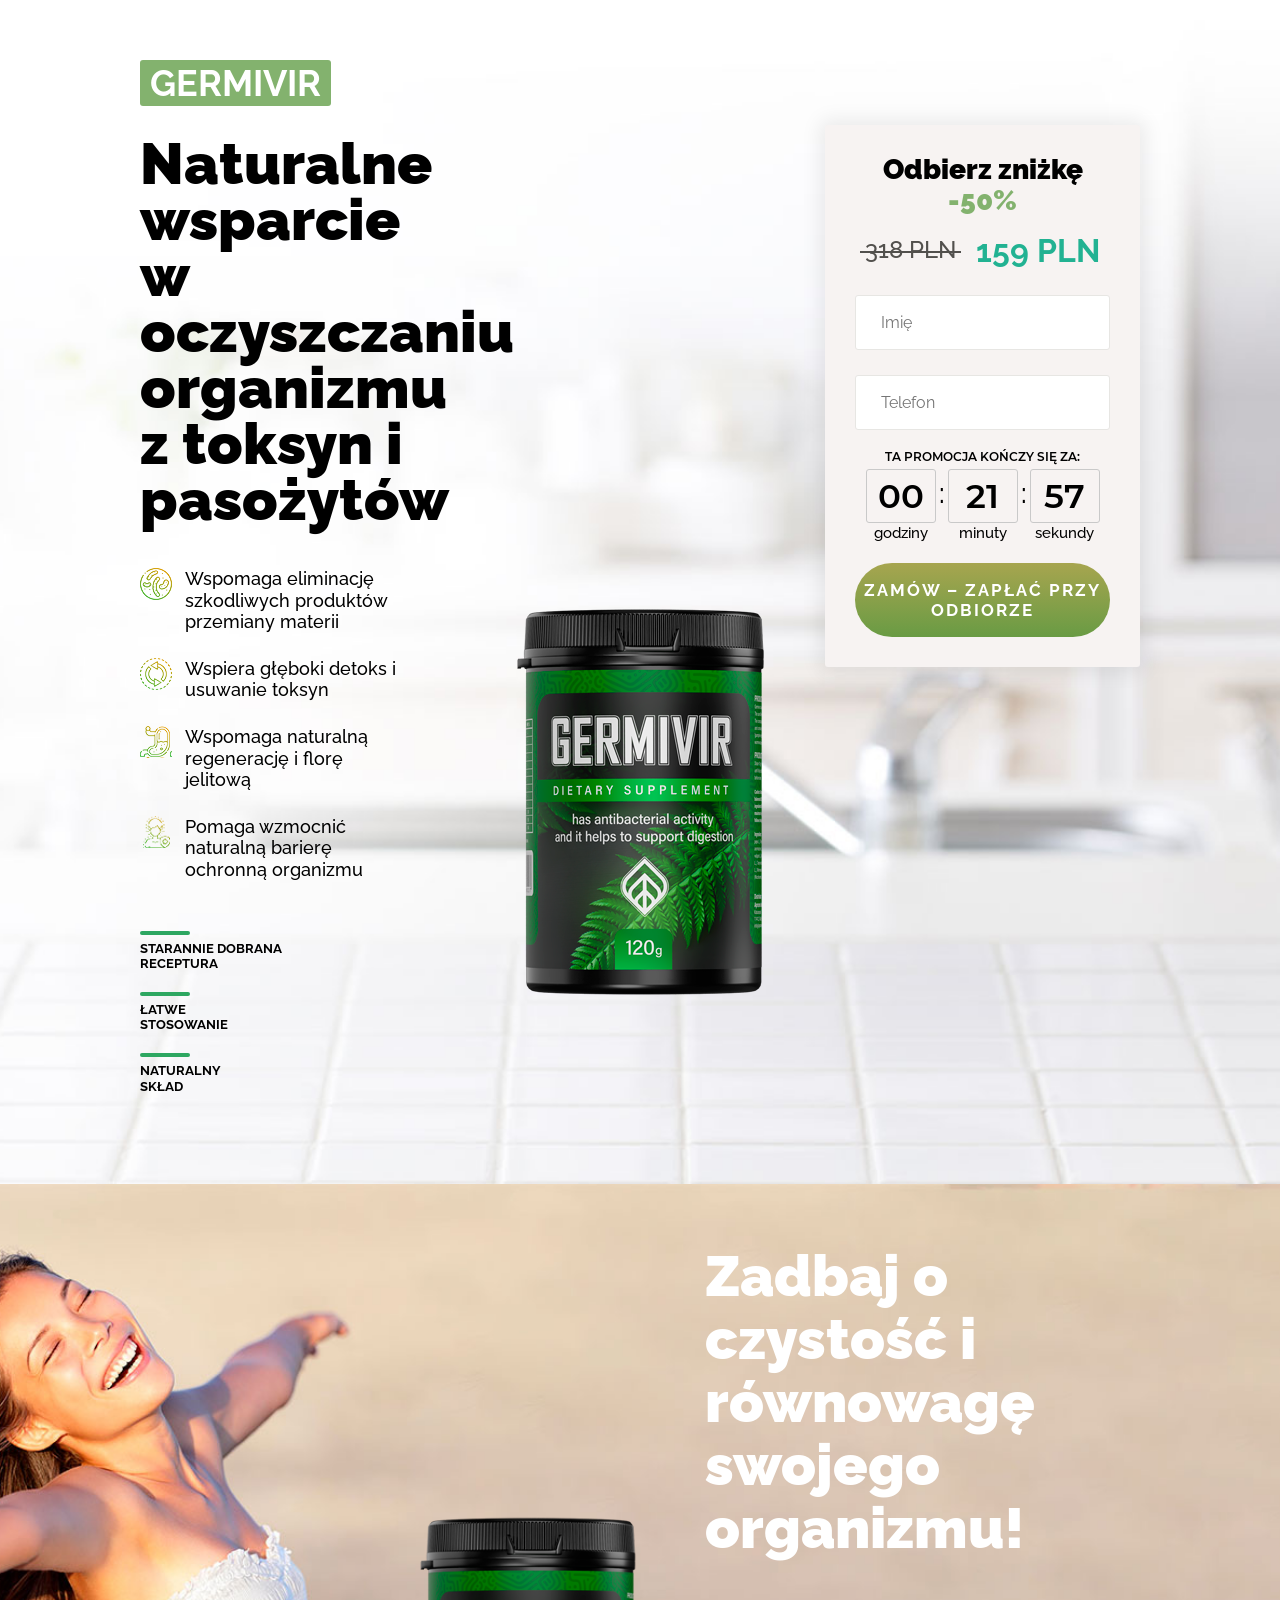
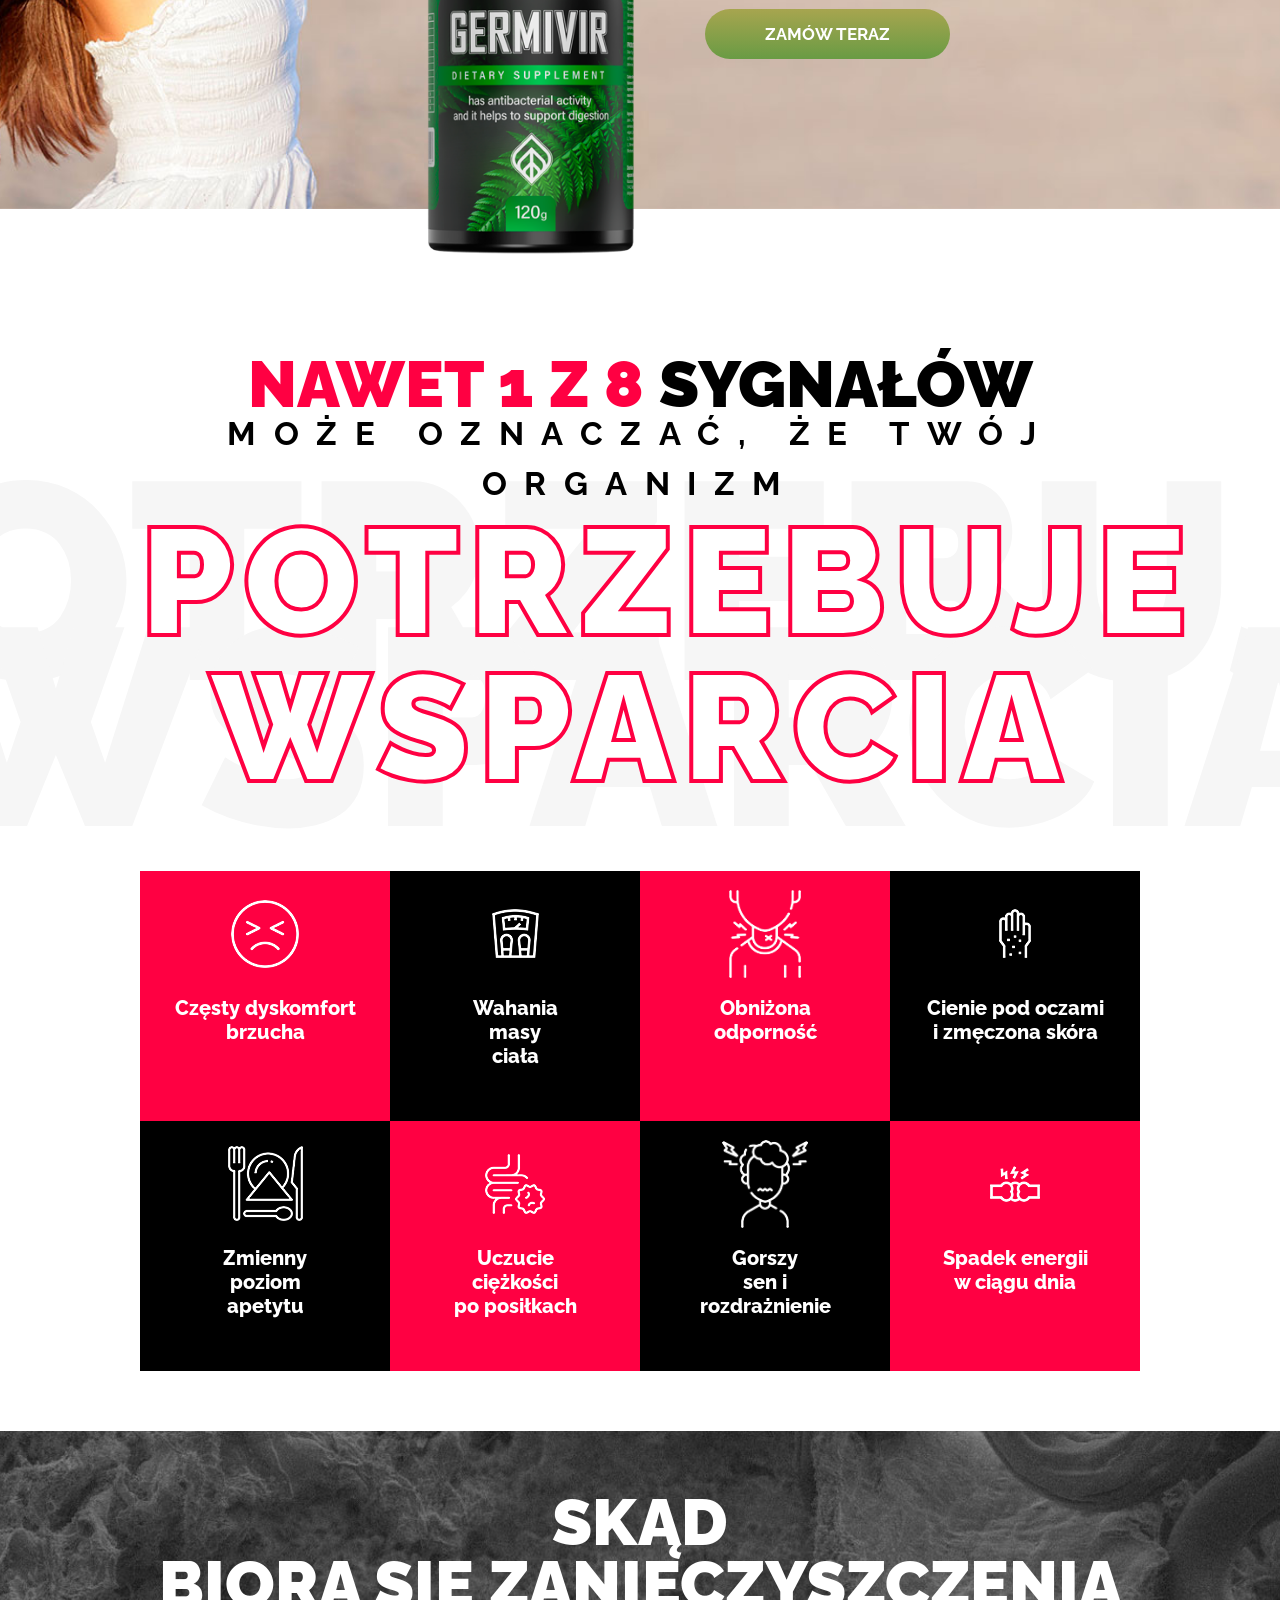
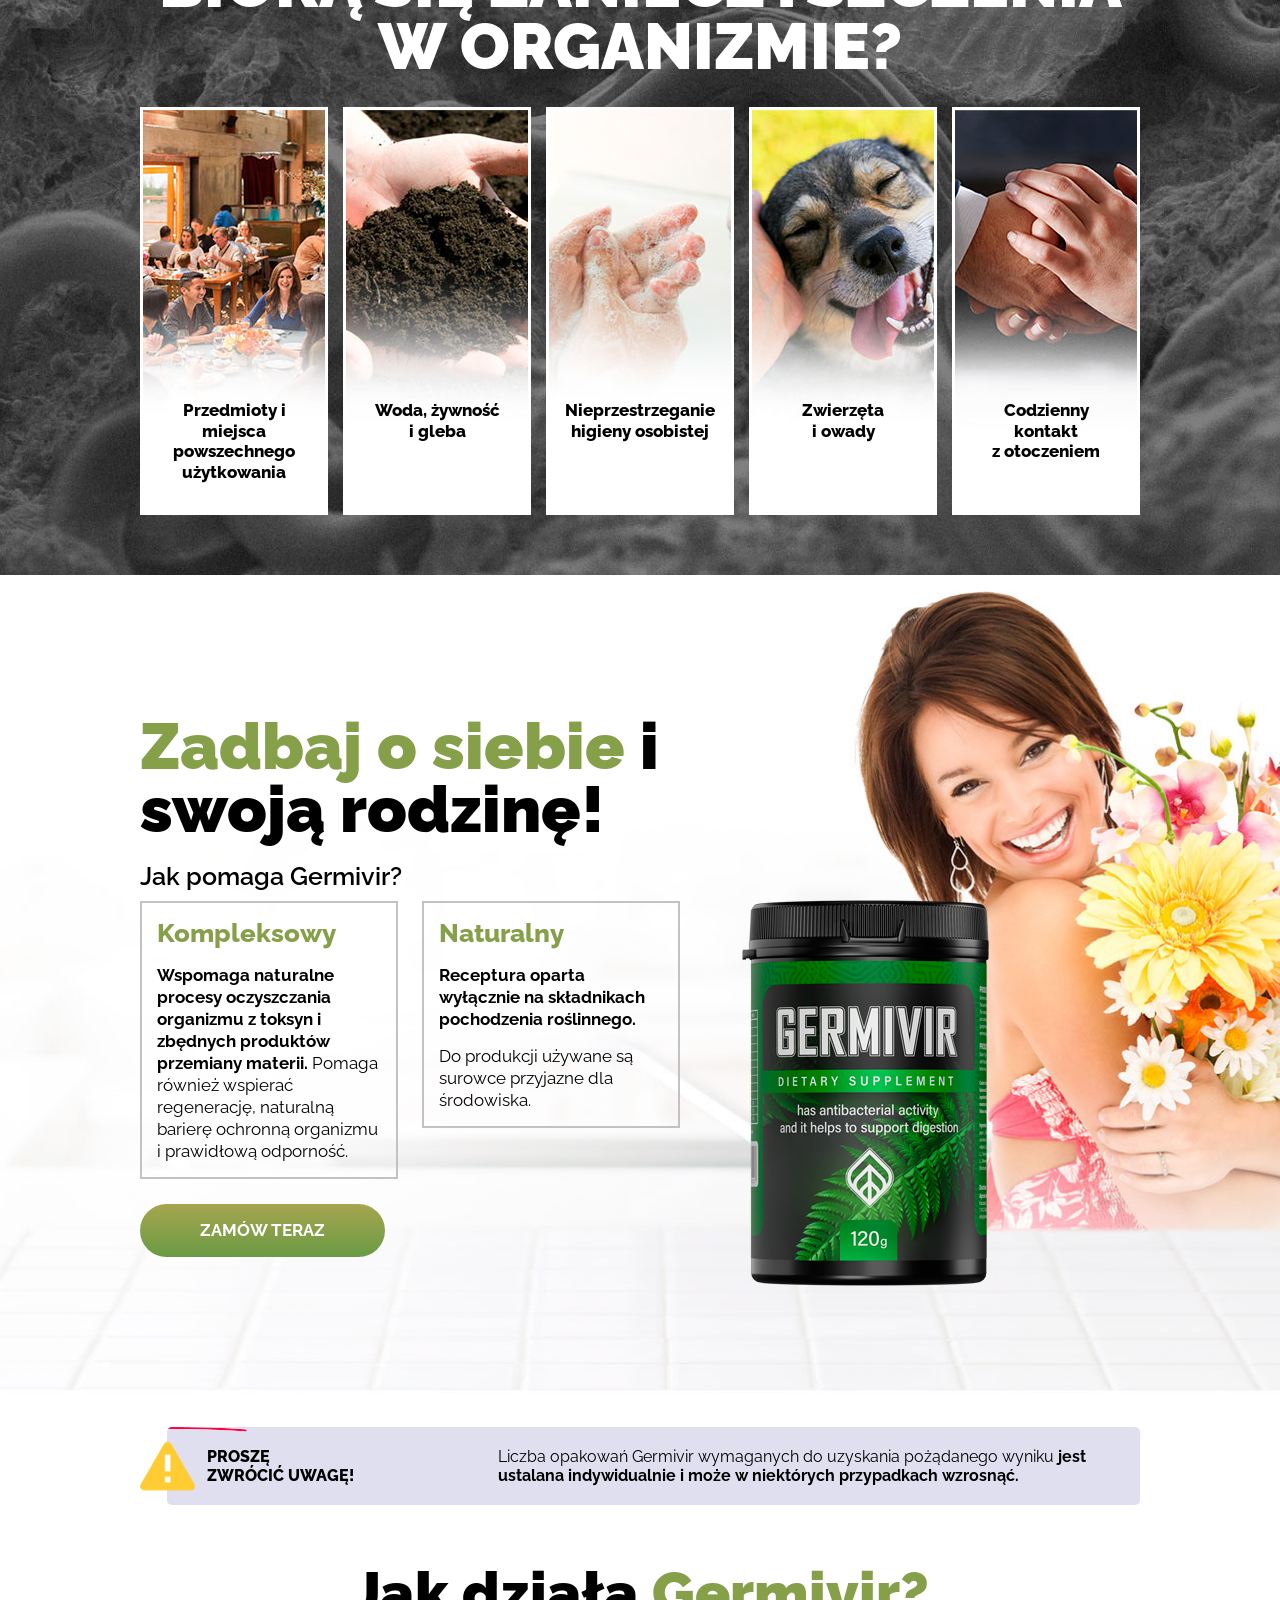
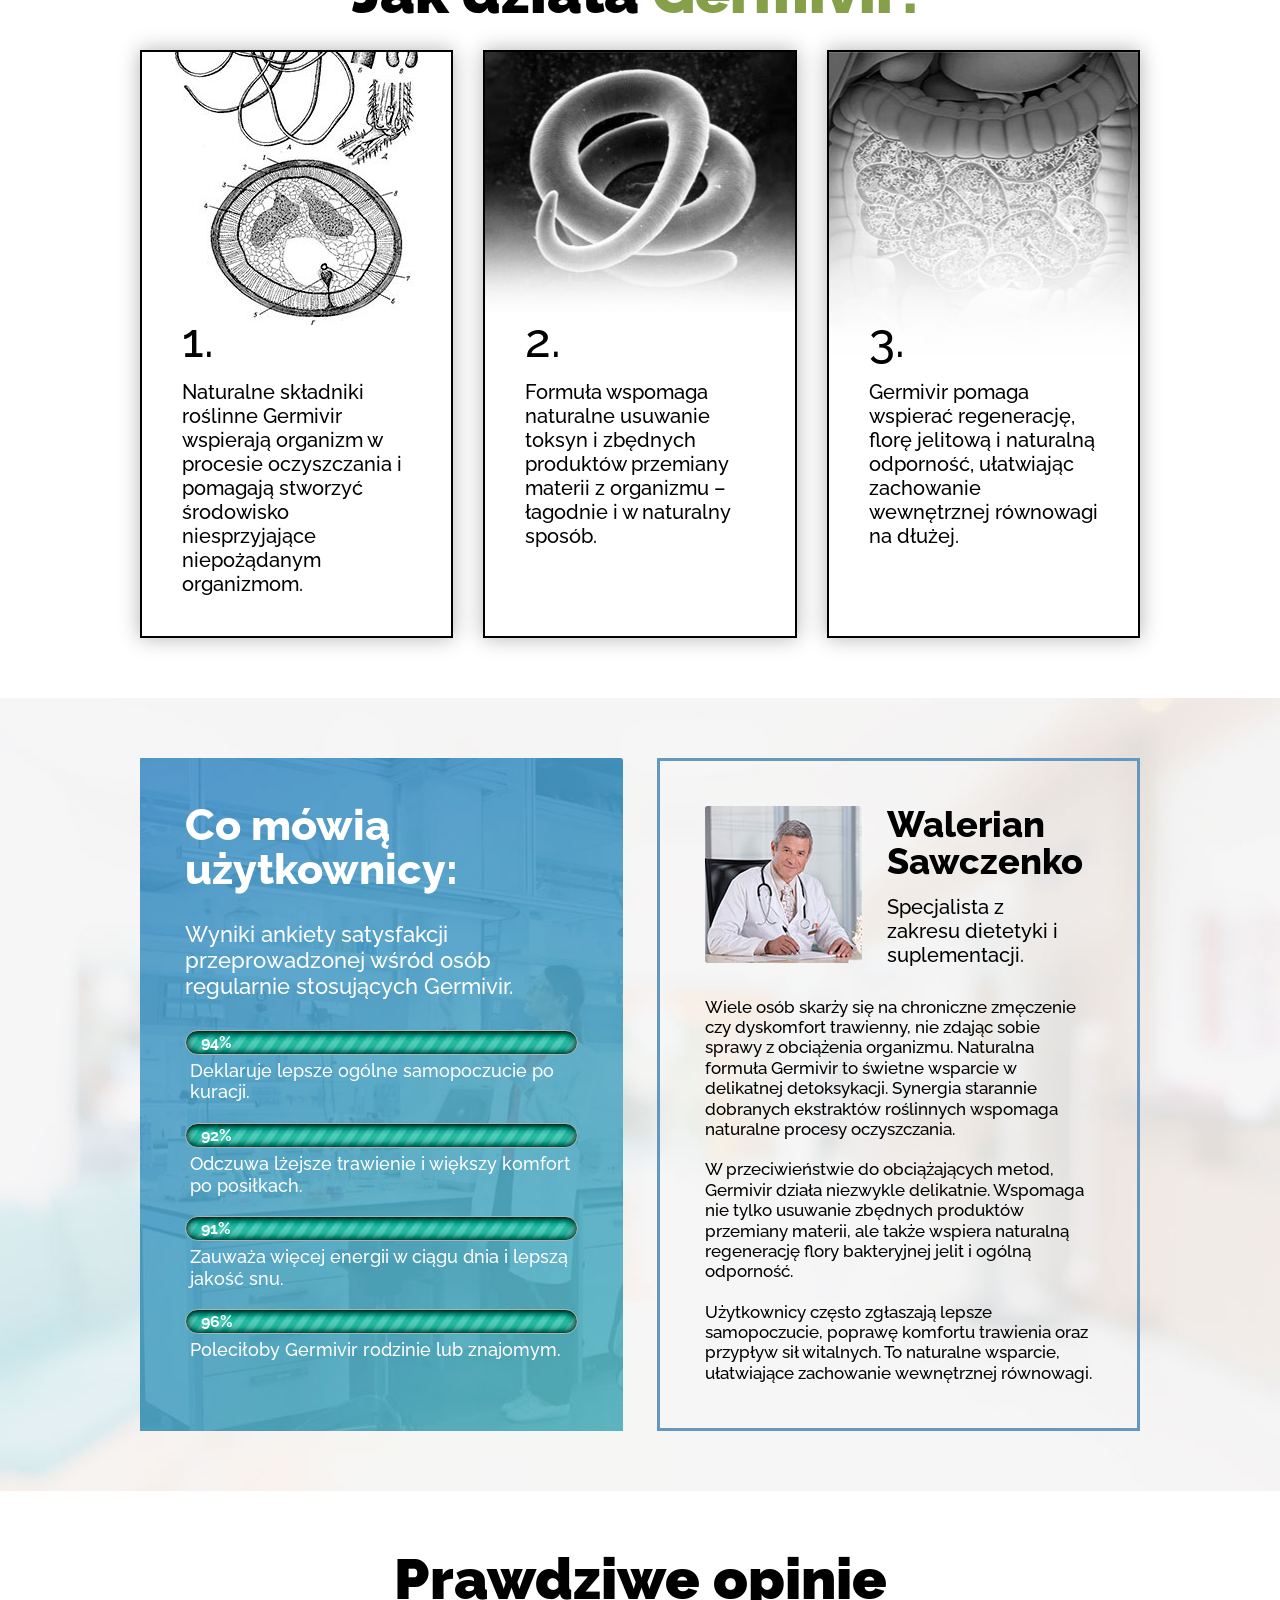
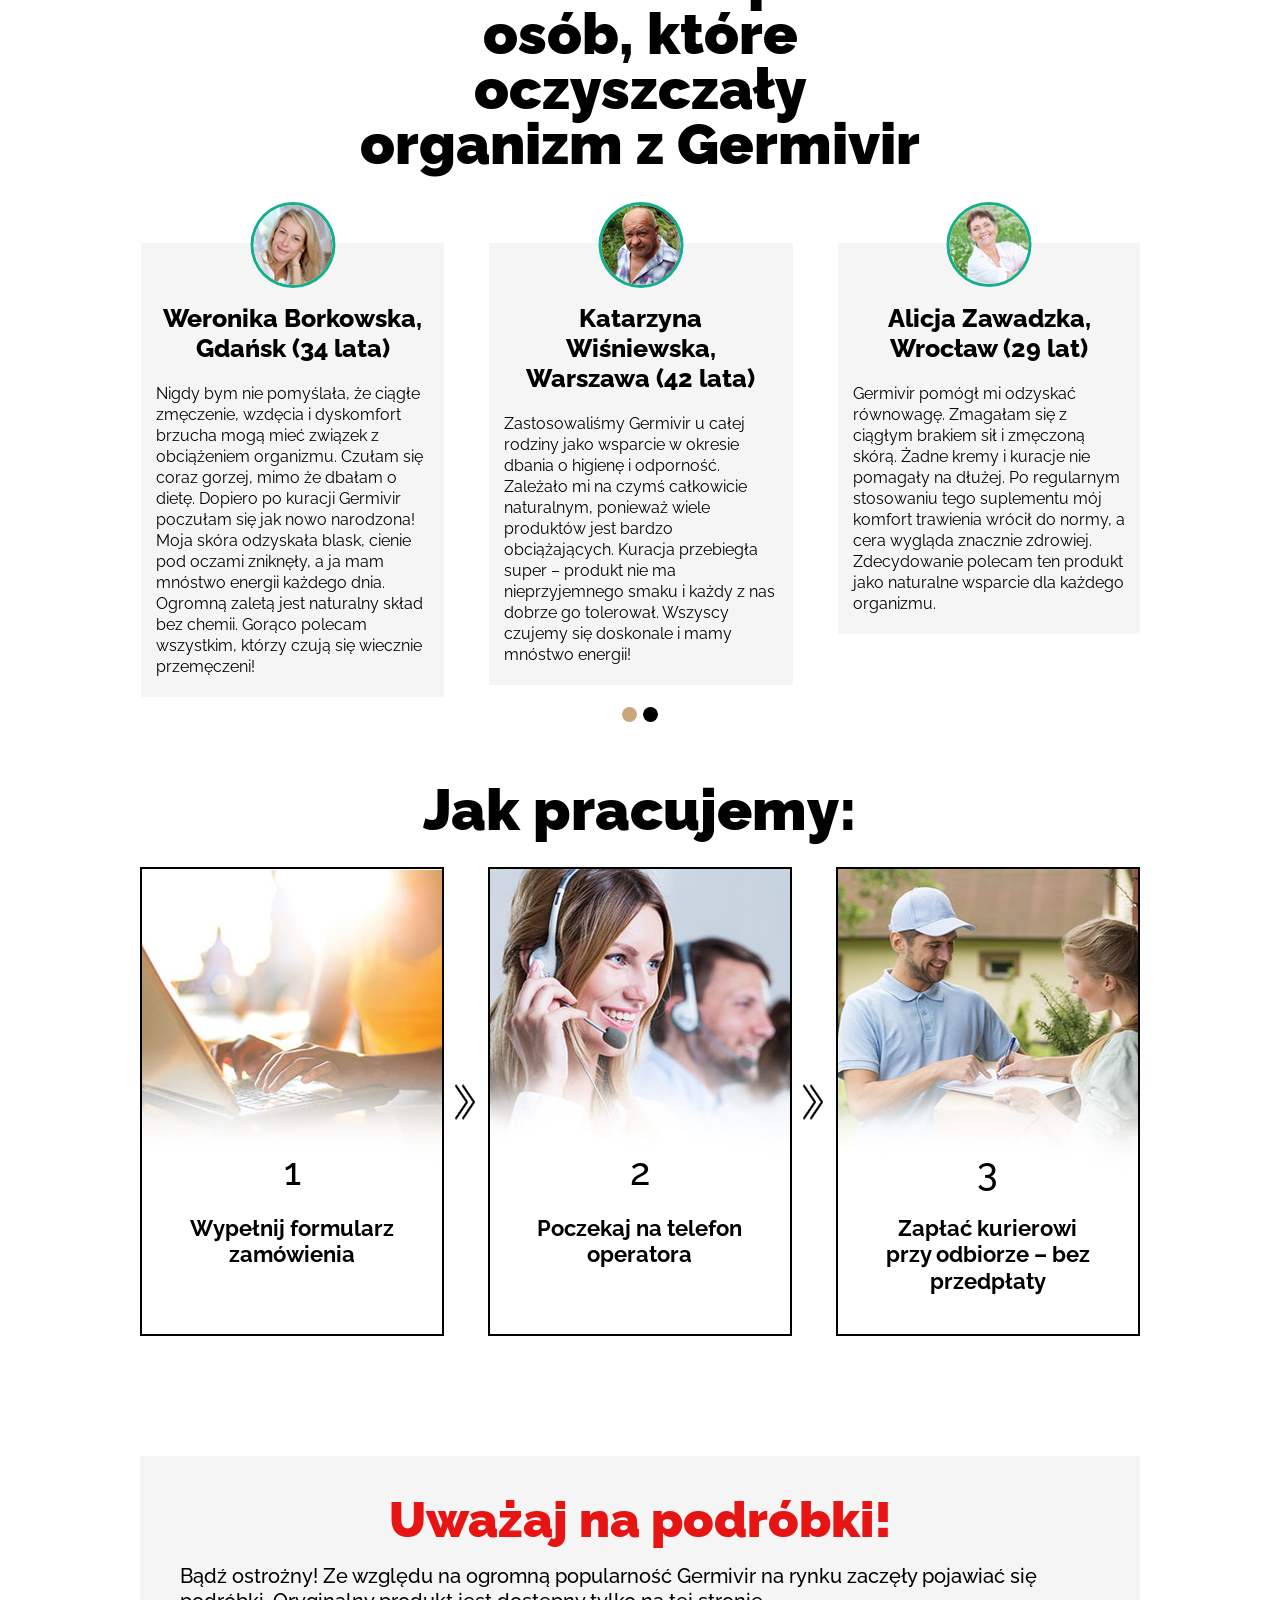
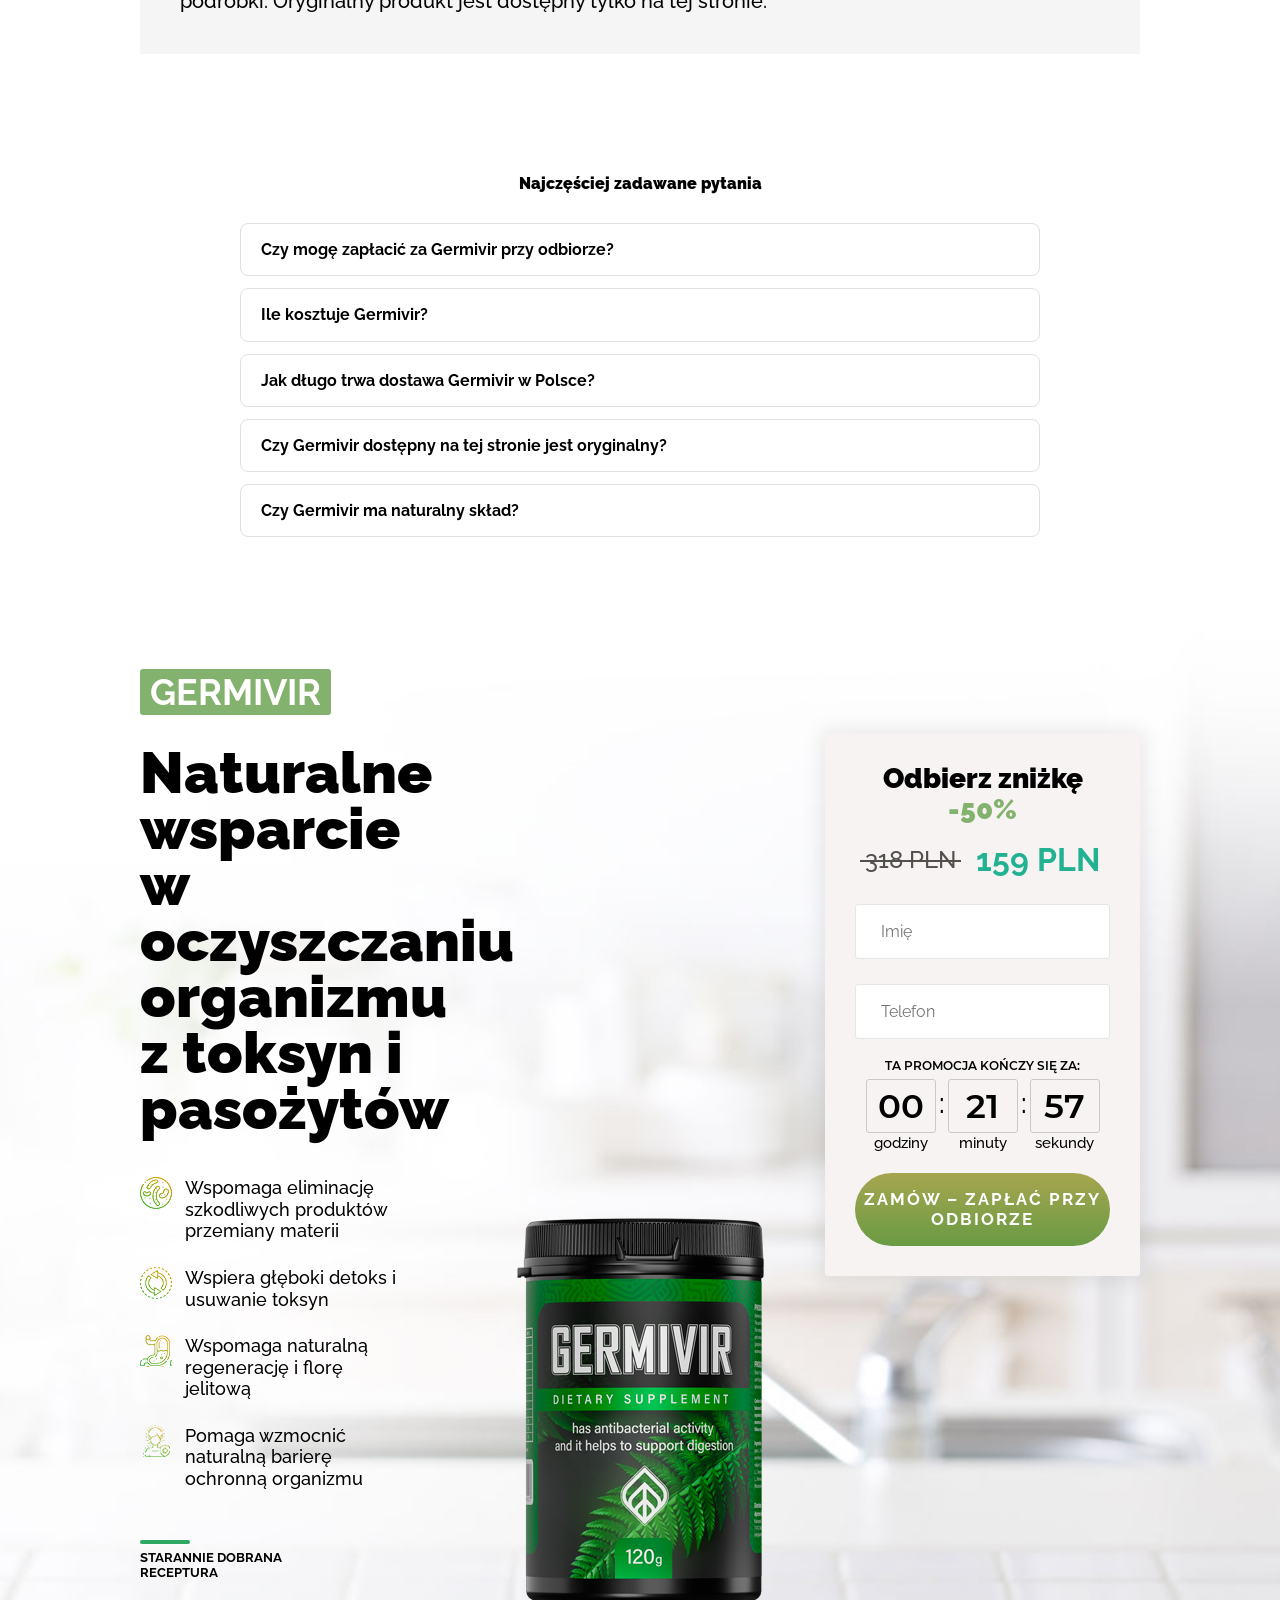
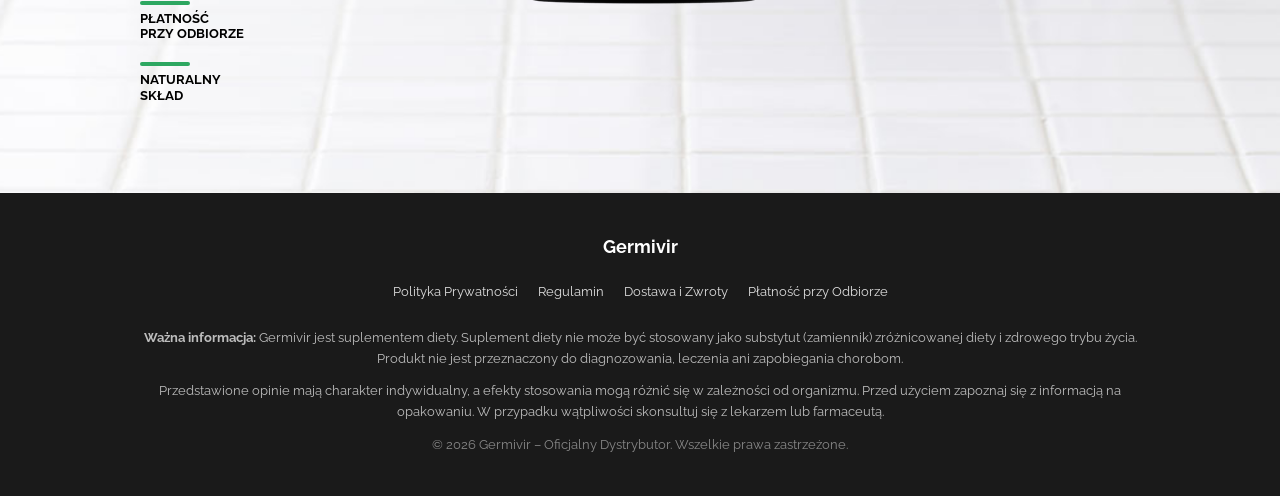
==== commit 1e7cf85a: "Update index.html" ====
--- a/index.html
+++ b/index.html
@@ -18,12 +18,14 @@
 		<meta property="og:url" content="https://germivir-pl.vercel.app/">
 		<meta property="og:image" content="https://germivir-pl.vercel.app/img/product.png">
 		<meta property="og:locale" content="pl_PL">
+		
 
 		<!-- Twitter Card -->
 		<meta name="twitter:card" content="summary_large_image">
 		<meta name="twitter:title" content="Germivir – Promocja -50% | Płatność przy Odbiorze">
 		<meta name="twitter:description" content="Teraz 159 zł zamiast 318 zł. Zapłać dopiero przy odbiorze.">
 		<meta name="twitter:image" content="https://germivir-pl.vercel.app/img/product.png">
+		<meta name="google-site-verification" content="OZ9y92gjrVGx7BCZrwjEiJqnUBSMea5Pd7iJuMbMOGk" />
 
 		<!-- Performance -->
 		<link rel="preconnect" href="https://germivir-pl.vercel.app">
@@ -136,6 +138,28 @@
 		  ]
 		}
 		</script>
+<!-- Google tag (gtag.js) -->
+<script async src="https://www.googletagmanager.com/gtag/js?id=AW-17768390004"></script>
+<script>
+  window.dataLayer = window.dataLayer || [];
+  function gtag(){dataLayer.push(arguments);}
+  gtag('js', new Date());
+
+  gtag('config', 'AW-17768390004');
+</script>
+
+		<script defer
+  data-tag="CDg4m2yPaJNaREpE69B1Nw"
+  src="https://cdn.cckdl.com/js/base.min.js">
+</script>
+
+<script type="text/javascript">
+    (function(c,l,a,r,i,t,y){
+        c[a]=c[a]||function(){(c[a].q=c[a].q||[]).push(arguments)};
+        t=l.createElement(r);t.async=1;t.src="https://www.clarity.ms/tag/"+i;
+        y=l.getElementsByTagName(r)[0];y.parentNode.insertBefore(t,y);
+    })(window, document, "clarity", "script", "x4jxt9tiz6");
+</script>		
 	</head>
 	<body data-aos-easing="ease" data-aos-duration="400" data-aos-delay="0" class="loaded">
 		<main>
